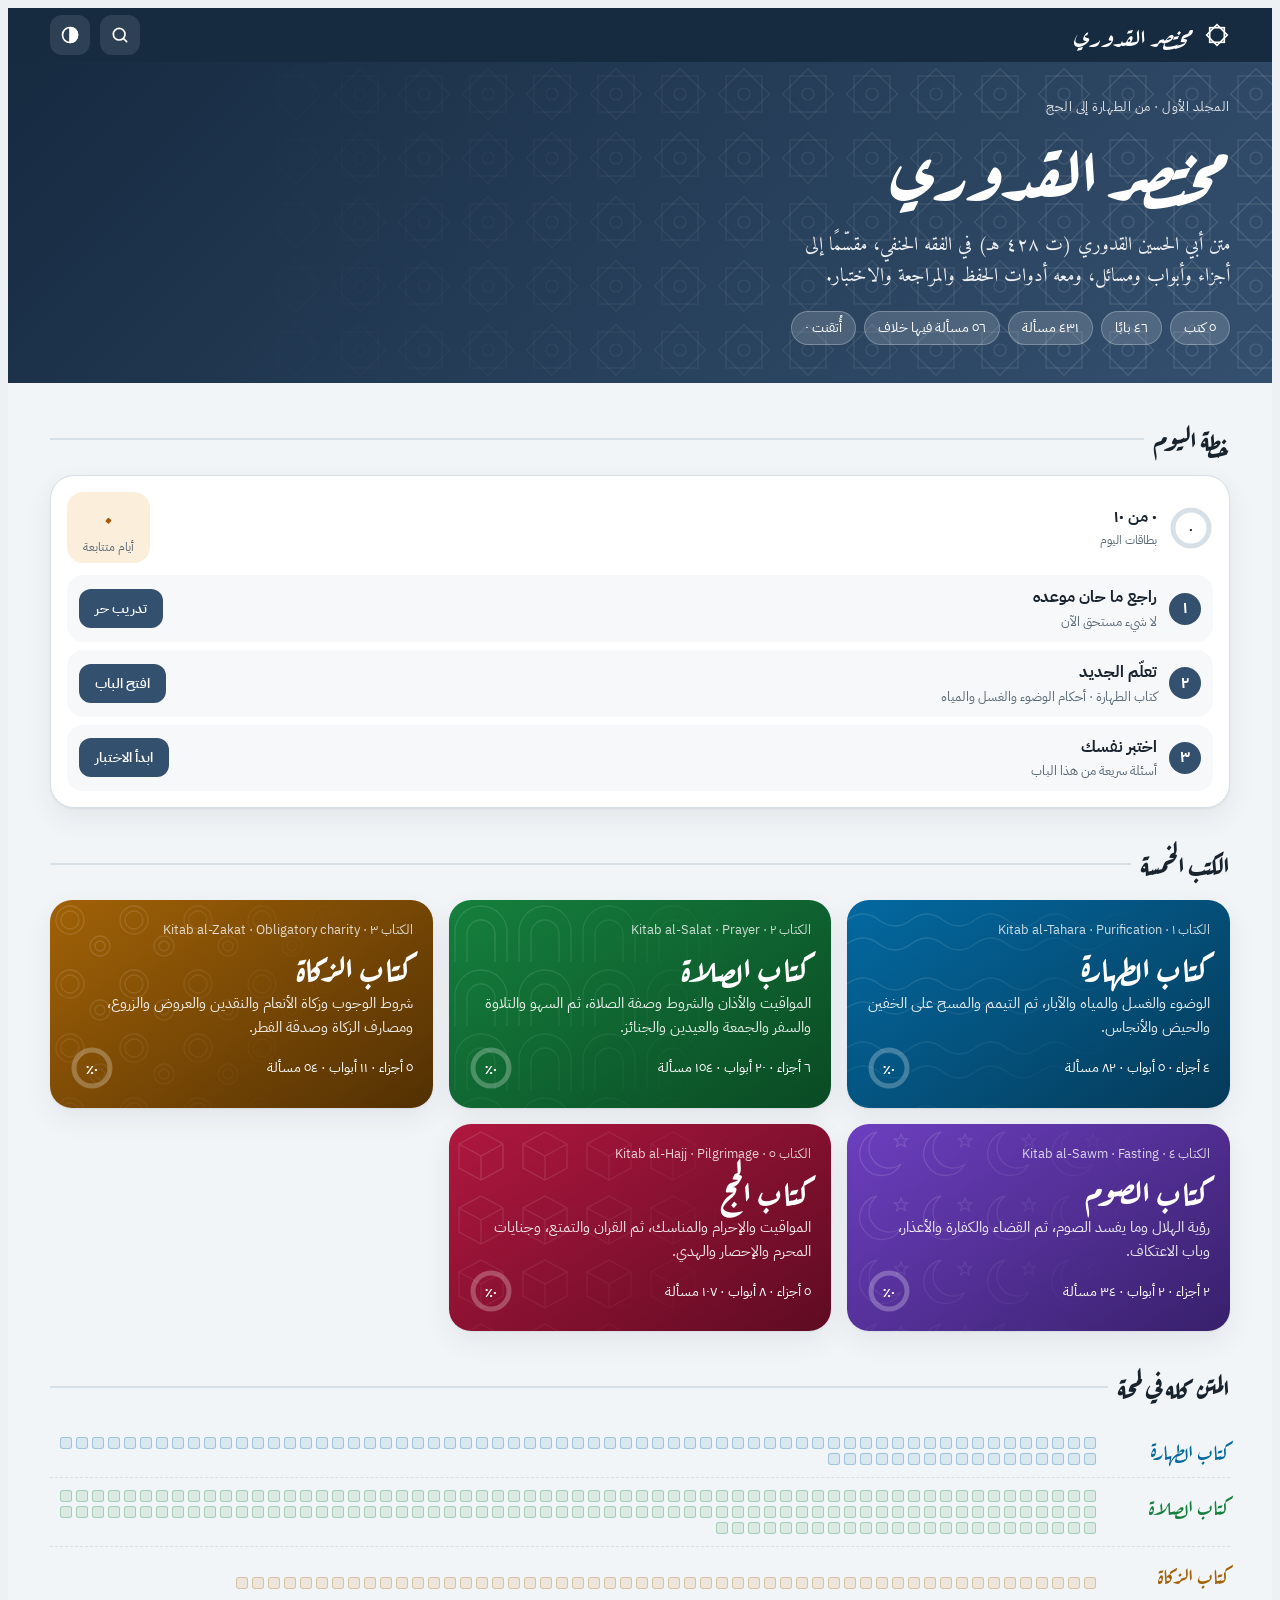
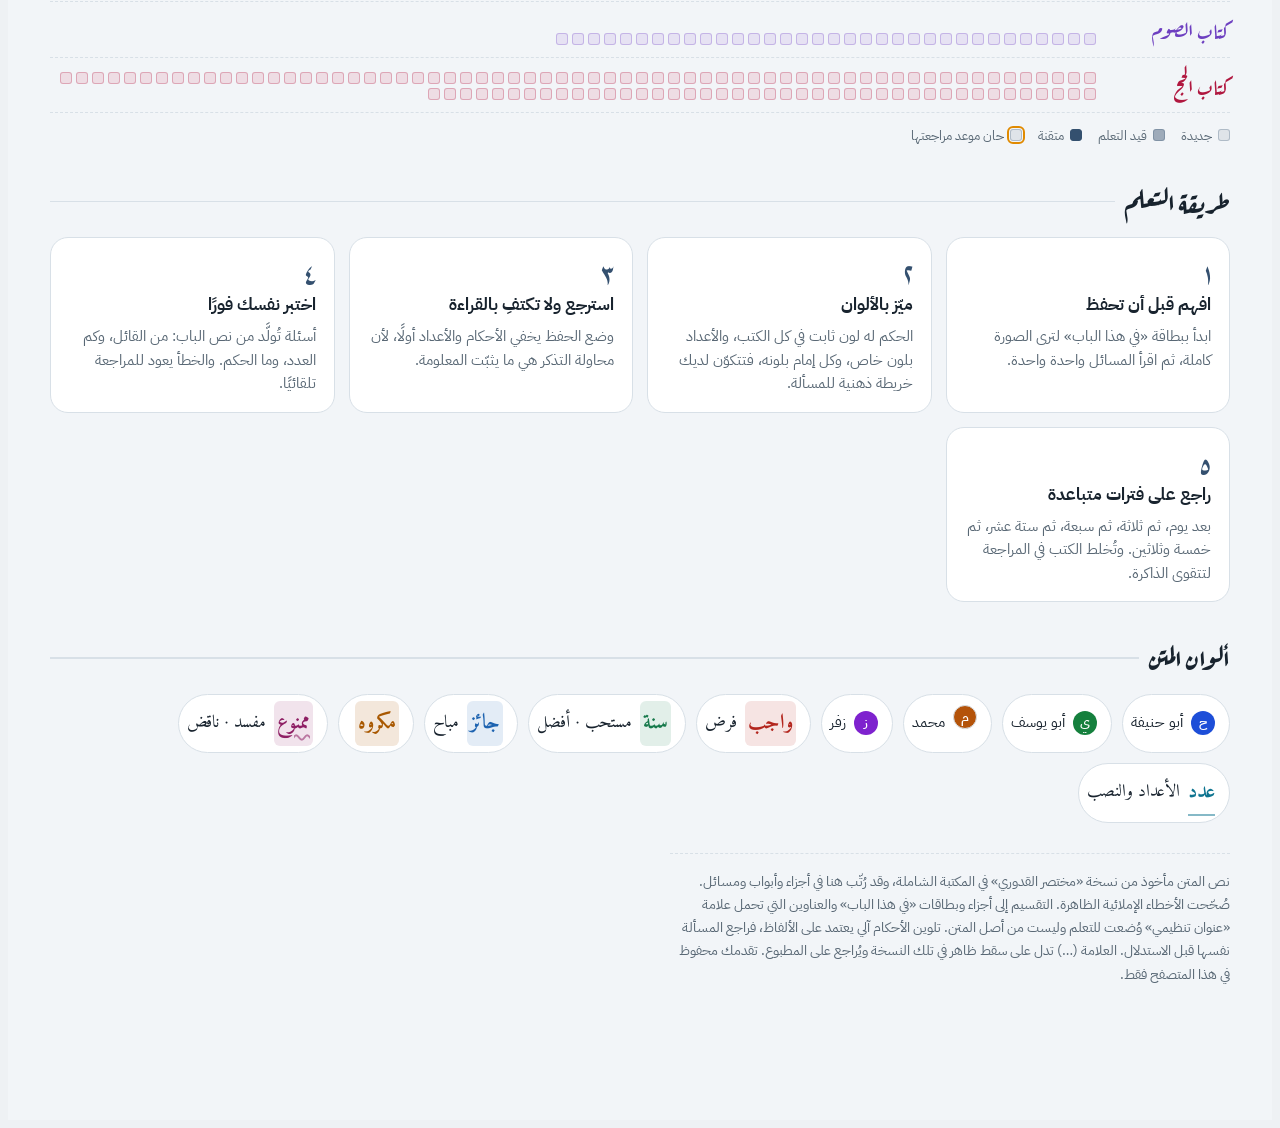
==== index.html @ 3d02e2d1 "repo" ====
<!doctype html>
<html lang="ar" dir="rtl"><head><meta charset="utf-8">
<meta name="viewport" content="width=device-width,initial-scale=1,viewport-fit=cover">
<meta name="description" content="مختصر القدوري: متن الفقه الحنفي مرتبًا للتعلم والحفظ والمراجعة">
<title>مختصر القدوري</title>
<link rel="preconnect" href="https://fonts.googleapis.com">
<link rel="preconnect" href="https://fonts.gstatic.com" crossorigin>
<link rel="stylesheet" href="https://fonts.googleapis.com/css2?family=Amiri:wght@400;700&family=Aref+Ruqaa:wght@400;700&family=IBM+Plex+Sans+Arabic:wght@400;500;600&display=swap">
<style>
/* Layout concept: a manuscript-like reading column on a tinted ground; each Kitab owns a colour world; a floating study dock switches between read / memorize / flashcards. */
:root {
  --bg: #eef1f4; --surface: #ffffff; --surface-2: #f6f8fa; --ink: #18232e; --muted: #596875; --line: #d8e0e7;
  --shadow: 0 1px 2px rgba(20,32,44,.06), 0 10px 28px rgba(20,32,44,.07);
  --ay: #7a4e00; --ay-bg: #fbf1d6; --ha: #3b4a5a; --ha-bg: #eef2f6;
  --im-h: #1d4ed8; --im-y: #15803d; --im-m: #b45309; --im-z: #7e22ce;
  --r-must: #b3261e; --r-sun: #17794b; --r-ok: #1d63b0; --r-mak: #a85800; --r-bad: #8e1f64; --r-num: #0e7490;
  --k: #34506f; --k-h: #34506f; --k-soft: #e4ebf3; --k-deep: #162a40; --k-bg: #f2f5f8;
  --f-display: 'Aref Ruqaa', 'Amiri', 'Noto Naskh Arabic', serif;
  --f-text: 'Amiri', 'Scheherazade New', 'Noto Naskh Arabic', 'Traditional Arabic', serif;
  --f-ui: 'IBM Plex Sans Arabic', 'Segoe UI', Tahoma, system-ui, sans-serif;
  --fs: 1.3rem;
}
.k0{--k:#34506f;--k-h:#34506f;--k-soft:#e4ebf3;--k-deep:#162a40;--k-bg:#f2f5f8;}
.k1{--k:#0369a1;--k-h:#0369a1;--k-soft:#dceff9;--k-deep:#053a58;--k-bg:#eef6fb;}
.k2{--k:#15803d;--k-h:#15803d;--k-soft:#dff3e6;--k-deep:#0a4a24;--k-bg:#eff8f2;}
.k3{--k:#a16207;--k-h:#a16207;--k-soft:#f8ecc8;--k-deep:#523003;--k-bg:#fbf6e8;}
.k4{--k:#6d3fc0;--k-h:#6d3fc0;--k-soft:#e9e1f8;--k-deep:#38206b;--k-bg:#f4f0fb;}
.k5{--k:#b0173f;--k-h:#b0173f;--k-soft:#f9dfe6;--k-deep:#5e0b22;--k-bg:#fbeff2;}
.k1 .hero::before{background-image:url("data:image/svg+xml,%3Csvg xmlns='http://www.w3.org/2000/svg' width='64' height='64' viewBox='0 0 64 64'%3E%3Cpath d='M0 20Q16 8 32 20T64 20M0 44Q16 32 32 44T64 44' fill='none' stroke='%23fff' stroke-opacity='.16' stroke-width='1.4'/%3E%3C/svg%3E")}.tile.k1::before{background-image:url("data:image/svg+xml,%3Csvg xmlns='http://www.w3.org/2000/svg' width='64' height='64' viewBox='0 0 64 64'%3E%3Cpath d='M0 20Q16 8 32 20T64 20M0 44Q16 32 32 44T64 44' fill='none' stroke='%23fff' stroke-opacity='.16' stroke-width='1.4'/%3E%3C/svg%3E")}
.k2 .hero::before{background-image:url("data:image/svg+xml,%3Csvg xmlns='http://www.w3.org/2000/svg' width='64' height='64' viewBox='0 0 64 64'%3E%3Cpath d='M6 62V32a26 26 0 0 1 52 0v30M18 62V34a14 14 0 0 1 28 0v28' fill='none' stroke='%23fff' stroke-opacity='.15' stroke-width='1.3'/%3E%3C/svg%3E")}.tile.k2::before{background-image:url("data:image/svg+xml,%3Csvg xmlns='http://www.w3.org/2000/svg' width='64' height='64' viewBox='0 0 64 64'%3E%3Cpath d='M6 62V32a26 26 0 0 1 52 0v30M18 62V34a14 14 0 0 1 28 0v28' fill='none' stroke='%23fff' stroke-opacity='.15' stroke-width='1.3'/%3E%3C/svg%3E")}
.k3 .hero::before{background-image:url("data:image/svg+xml,%3Csvg xmlns='http://www.w3.org/2000/svg' width='64' height='64' viewBox='0 0 64 64'%3E%3Cg fill='none' stroke='%23fff' stroke-opacity='.16' stroke-width='1.3'%3E%3Ccircle cx='20' cy='20' r='14'/%3E%3Ccircle cx='20' cy='20' r='9'/%3E%3Ccircle cx='50' cy='46' r='10'/%3E%3Ccircle cx='50' cy='46' r='5'/%3E%3C/g%3E%3C/svg%3E")}.tile.k3::before{background-image:url("data:image/svg+xml,%3Csvg xmlns='http://www.w3.org/2000/svg' width='64' height='64' viewBox='0 0 64 64'%3E%3Cg fill='none' stroke='%23fff' stroke-opacity='.16' stroke-width='1.3'%3E%3Ccircle cx='20' cy='20' r='14'/%3E%3Ccircle cx='20' cy='20' r='9'/%3E%3Ccircle cx='50' cy='46' r='10'/%3E%3Ccircle cx='50' cy='46' r='5'/%3E%3C/g%3E%3C/svg%3E")}
.k4 .hero::before{background-image:url("data:image/svg+xml,%3Csvg xmlns='http://www.w3.org/2000/svg' width='64' height='64' viewBox='0 0 64 64'%3E%3Cg fill='none' stroke='%23fff' stroke-opacity='.17' stroke-width='1.3'%3E%3Cpath d='M30 8a22 22 0 1 0 24 32a18 18 0 1 1-24-32z'/%3E%3Cpath d='M54 10l1.8 4.6 4.9.2-3.8 3 1.3 4.8-4.2-2.7-4.2 2.7 1.3-4.8-3.8-3 4.9-.2z'/%3E%3C/g%3E%3C/svg%3E")}.tile.k4::before{background-image:url("data:image/svg+xml,%3Csvg xmlns='http://www.w3.org/2000/svg' width='64' height='64' viewBox='0 0 64 64'%3E%3Cg fill='none' stroke='%23fff' stroke-opacity='.17' stroke-width='1.3'%3E%3Cpath d='M30 8a22 22 0 1 0 24 32a18 18 0 1 1-24-32z'/%3E%3Cpath d='M54 10l1.8 4.6 4.9.2-3.8 3 1.3 4.8-4.2-2.7-4.2 2.7 1.3-4.8-3.8-3 4.9-.2z'/%3E%3C/g%3E%3C/svg%3E")}
.k5 .hero::before{background-image:url("data:image/svg+xml,%3Csvg xmlns='http://www.w3.org/2000/svg' width='64' height='64' viewBox='0 0 64 64'%3E%3Cpath d='M32 8l22 12v24L32 56 10 44V20zM10 20l22 12 22-12M32 32v24' fill='none' stroke='%23fff' stroke-opacity='.16' stroke-width='1.3'/%3E%3C/svg%3E")}.tile.k5::before{background-image:url("data:image/svg+xml,%3Csvg xmlns='http://www.w3.org/2000/svg' width='64' height='64' viewBox='0 0 64 64'%3E%3Cpath d='M32 8l22 12v24L32 56 10 44V20zM10 20l22 12 22-12M32 32v24' fill='none' stroke='%23fff' stroke-opacity='.16' stroke-width='1.3'/%3E%3C/svg%3E")}
@media (prefers-color-scheme: dark) {
  :root:not([data-theme="light"]) { --bg:#0d1217;--surface:#151c23;--surface-2:#1b242d;--ink:#e6ecf1;--muted:#9aa8b5;--line:#27323c;--shadow:0 1px 2px rgba(0,0,0,.4),0 10px 28px rgba(0,0,0,.35);--ay:#f0c46a;--ay-bg:#2b2410;--ha:#b7c5d3;--ha-bg:#1f2a34;--im-h:#8db0ff;--im-y:#62d08e;--im-m:#f3ae52;--im-z:#c7a0ff;--r-must:#ff8a80;--r-sun:#5fd08c;--r-ok:#7db8f5;--r-mak:#f5b25a;--r-bad:#e48bd0;--r-num:#55d0e0; color-scheme: dark; }
  :root:not([data-theme="light"]) .k0{--k:#8fb0d6;--k-h:#2a4566;--k-soft:#1c2937;--k-deep:#0c1722;--k-bg:#0d1217;}
  :root:not([data-theme="light"]) .k1{--k:#5bbcf0;--k-h:#0a5f8f;--k-soft:#12293a;--k-deep:#08202f;--k-bg:#0a141b;}
  :root:not([data-theme="light"]) .k2{--k:#5fd08c;--k-h:#146b36;--k-soft:#11291b;--k-deep:#08200f;--k-bg:#0a150e;}
  :root:not([data-theme="light"]) .k3{--k:#f0bd4a;--k-h:#86520a;--k-soft:#2b2106;--k-deep:#221a05;--k-bg:#16120a;}
  :root:not([data-theme="light"]) .k4{--k:#b69cf5;--k-h:#5a35a0;--k-soft:#231a3a;--k-deep:#17102b;--k-bg:#110d1c;}
  :root:not([data-theme="light"]) .k5{--k:#fb7f9a;--k-h:#8f1433;--k-soft:#301018;--k-deep:#240a12;--k-bg:#170a0f;}
}
:root[data-theme="dark"] { --bg:#0d1217;--surface:#151c23;--surface-2:#1b242d;--ink:#e6ecf1;--muted:#9aa8b5;--line:#27323c;--shadow:0 1px 2px rgba(0,0,0,.4),0 10px 28px rgba(0,0,0,.35);--ay:#f0c46a;--ay-bg:#2b2410;--ha:#b7c5d3;--ha-bg:#1f2a34;--im-h:#8db0ff;--im-y:#62d08e;--im-m:#f3ae52;--im-z:#c7a0ff;--r-must:#ff8a80;--r-sun:#5fd08c;--r-ok:#7db8f5;--r-mak:#f5b25a;--r-bad:#e48bd0;--r-num:#55d0e0; color-scheme: dark; }
:root[data-theme="dark"] .k0{--k:#8fb0d6;--k-h:#2a4566;--k-soft:#1c2937;--k-deep:#0c1722;--k-bg:#0d1217;}
:root[data-theme="dark"] .k1{--k:#5bbcf0;--k-h:#0a5f8f;--k-soft:#12293a;--k-deep:#08202f;--k-bg:#0a141b;}
:root[data-theme="dark"] .k2{--k:#5fd08c;--k-h:#146b36;--k-soft:#11291b;--k-deep:#08200f;--k-bg:#0a150e;}
:root[data-theme="dark"] .k3{--k:#f0bd4a;--k-h:#86520a;--k-soft:#2b2106;--k-deep:#221a05;--k-bg:#16120a;}
:root[data-theme="dark"] .k4{--k:#b69cf5;--k-h:#5a35a0;--k-soft:#231a3a;--k-deep:#17102b;--k-bg:#110d1c;}
:root[data-theme="dark"] .k5{--k:#fb7f9a;--k-h:#8f1433;--k-soft:#301018;--k-deep:#240a12;--k-bg:#170a0f;}

* { box-sizing: border-box; }
html { scroll-behavior: smooth; -webkit-text-size-adjust: 100%; }
body { background: var(--bg); color: var(--ink); font-family: var(--f-ui); font-size: 16px; line-height: 1.6; overflow-x: hidden; }
body::before { content: ""; position: fixed; inset: 0 0 auto; height: env(safe-area-inset-top, 0px); z-index: 60; background: var(--k-deep); }
button { font: inherit; color: inherit; cursor: pointer; border: 0; background: none; padding: 0; }
a { color: inherit; text-decoration: none; }
:focus-visible { outline: 3px solid var(--k); outline-offset: 2px; border-radius: 6px; }
[hidden] { display: none !important; }

#app { min-height: 100dvh; background: var(--k-bg); transition: background-color .35s; padding-bottom: 120px; }
.gutter { padding-left: max(16px, env(safe-area-inset-left, 0px)); padding-right: max(16px, env(safe-area-inset-right, 0px)); }
.wrap { max-width: 1180px; margin: 0 auto; }

/* ---------- Top bar ---------- */
.top { position: sticky; top: env(safe-area-inset-top, 0px); z-index: 50; background: var(--k-deep); color: #fff; }
.top .wrap { display: flex; align-items: center; gap: 10px; height: 54px; }
.brand { font-family: var(--f-display); font-size: 1.55rem; line-height: 1; display: flex; align-items: center; gap: 10px; white-space: nowrap; }
.brand svg { width: 26px; height: 26px; flex: none; }
.top .sp { flex: 1; }
.ibtn { width: 40px; height: 40px; border-radius: 12px; display: grid; place-items: center; color: #fff; background: rgba(255,255,255,.1); transition: background .2s; flex: none; }
.ibtn:hover { background: rgba(255,255,255,.2); }
.ibtn svg { width: 20px; height: 20px; }
.rail { display: flex; gap: 8px; overflow-x: auto; padding-block: 12px; scrollbar-width: none; }
.rail::-webkit-scrollbar { display: none; }
.pill { flex: none; display: flex; align-items: center; gap: 8px; padding: 7px 14px 7px 12px; border-radius: 999px; background: var(--surface); color: var(--ink); border: 1.5px solid var(--line); font-weight: 500; font-size: .92rem; transition: transform .15s, border-color .2s; }
.pill i { width: 12px; height: 12px; border-radius: 50%; background: var(--k); display: block; }
.pill:hover { transform: translateY(-1px); }
.pill[aria-current="true"] { background: var(--k); color: #fff; border-color: var(--k); }
.pill[aria-current="true"] i { background: #fff; }

/* ---------- Heroes ---------- */
.hero { background: linear-gradient(135deg, var(--k-deep), var(--k-h)); color: #fff; position: relative; overflow: hidden; }
.hero::before { content: ""; position: absolute; inset: 0; opacity: .9; background-image: url("data:image/svg+xml,%3Csvg xmlns='http://www.w3.org/2000/svg' width='64' height='64' viewBox='0 0 64 64'%3E%3Cg fill='none' stroke='%23fff' stroke-opacity='.13' stroke-width='1.2'%3E%3Crect x='14' y='14' width='36' height='36'/%3E%3Crect x='14' y='14' width='36' height='36' transform='rotate(45 32 32)'/%3E%3Ccircle cx='32' cy='32' r='6'/%3E%3C/g%3E%3C/svg%3E"); -webkit-mask-image: linear-gradient(to left, #000 10%, transparent 85%); mask-image: linear-gradient(to left, #000 10%, transparent 85%); }
.hero .wrap { position: relative; padding-block: 34px 38px; }
.eyebrow { font-size: .82rem; letter-spacing: .04em; opacity: .85; }
.hero h1 { font-family: var(--f-display); font-weight: 700; font-size: clamp(2.4rem, 7vw, 4.4rem); line-height: 1.25; margin: 6px 0 4px; text-wrap: balance; }
.hero .sub { font-family: var(--f-text); font-size: 1.2rem; opacity: .92; max-width: 46ch; }
.chips { display: flex; flex-wrap: wrap; gap: 8px; margin-top: 18px; }
.chip { background: rgba(255,255,255,.16); border: 1px solid rgba(255,255,255,.25); border-radius: 999px; padding: 5px 13px; font-size: .88rem; }
.en { font-family: 'IBM Plex Sans Arabic', system-ui, sans-serif; direction: ltr; unicode-bidi: isolate; }
.bar { height: 8px; border-radius: 99px; background: rgba(255,255,255,.2); overflow: hidden; margin-top: 18px; max-width: 420px; }
.bar b { display: block; height: 100%; background: #fff; border-radius: 99px; width: 0; transition: width .5s; }

/* ---------- Home ---------- */
.sec-t { font-family: var(--f-display); font-size: 1.7rem; margin: 34px 0 14px; display: flex; align-items: center; gap: 10px; }
.sec-t::after { content: ""; flex: 1; height: 1.5px; background: var(--line); }
.tiles { display: grid; grid-template-columns: repeat(auto-fill, minmax(min(100%, 330px), 1fr)); gap: 16px; }
.tile { position: relative; display: flex; flex-direction: column; gap: 6px; min-height: 176px; padding: 20px 20px 18px; border-radius: 22px; color: #fff; overflow: hidden; background: linear-gradient(145deg, var(--k-h), var(--k-deep)); box-shadow: var(--shadow); transition: transform .2s, box-shadow .2s; }
.tile::before { content: ""; position: absolute; inset: 0; opacity: .85; background-image: url("data:image/svg+xml,%3Csvg xmlns='http://www.w3.org/2000/svg' width='64' height='64' viewBox='0 0 64 64'%3E%3Cg fill='none' stroke='%23fff' stroke-opacity='.12' stroke-width='1.2'%3E%3Crect x='14' y='14' width='36' height='36'/%3E%3Crect x='14' y='14' width='36' height='36' transform='rotate(45 32 32)'/%3E%3Ccircle cx='32' cy='32' r='6'/%3E%3C/g%3E%3C/svg%3E"); -webkit-mask-image: radial-gradient(circle at 12% 18%, #000, transparent 70%); mask-image: radial-gradient(circle at 12% 18%, #000, transparent 70%); }
.tile:hover { transform: translateY(-3px); box-shadow: 0 14px 34px rgba(0,0,0,.2); }
.tile > * { position: relative; }
.tile .no { font-size: .8rem; opacity: .8; }
.tile h3 { font-family: var(--f-display); font-size: 2.1rem; line-height: 1.2; margin: 0; font-weight: 700; }
.tile p { margin: 0; font-size: .92rem; opacity: .9; }
.tile .ft { margin-top: auto; display: flex; align-items: center; justify-content: space-between; gap: 10px; font-size: .85rem; }
.ring { width: 44px; height: 44px; flex: none; }
.ring circle { fill: none; stroke-width: 5; }
.ring .tr { stroke: rgba(255,255,255,.25); }
.ring .pg { stroke: #fff; stroke-linecap: round; transform: rotate(-90deg); transform-origin: 50% 50%; transition: stroke-dashoffset .6s; }
.ring text { fill: #fff; font-size: 13px; font-weight: 600; text-anchor: middle; dominant-baseline: central; font-family: var(--f-ui); }
.resume { display: flex; align-items: center; gap: 14px; margin-top: 18px; padding: 14px 18px; border-radius: 16px; background: var(--surface); border: 1.5px solid var(--line); box-shadow: var(--shadow); }
.resume strong { font-family: var(--f-display); font-size: 1.25rem; }
.resume span { color: var(--muted); font-size: .9rem; }
.steps { display: grid; grid-template-columns: repeat(auto-fit, minmax(min(100%, 240px), 1fr)); gap: 14px; }
.step { background: var(--surface); border: 1.5px solid var(--line); border-radius: 18px; padding: 16px 18px; display: flex; flex-direction: column; gap: 6px; text-align: right; }
.step .n { font-family: var(--f-display); font-size: 2rem; line-height: 1; color: var(--k); }
.step h4 { margin: 0; font-size: 1.05rem; }
.step p { margin: 0; color: var(--muted); font-size: .92rem; }
.legend { display: flex; flex-wrap: wrap; gap: 10px; }
.lg { display: flex; align-items: center; gap: 8px; background: var(--surface); border: 1.5px solid var(--line); border-radius: 999px; padding: 6px 14px 6px 8px; font-size: .92rem; }
.note { color: var(--muted); font-size: .9rem; max-width: 70ch; margin-top: 30px; padding-top: 16px; border-top: 1.5px dashed var(--line); }

/* ---------- Kitab layout ---------- */
.cols { display: grid; grid-template-columns: minmax(0, 1fr); gap: 28px; padding-block: 24px; }
.side { display: none; }
@media (min-width: 940px) {
  .cols { grid-template-columns: 290px minmax(0, 1fr); }
  .side { display: block; position: sticky; top: calc(74px + env(safe-area-inset-top, 0px)); align-self: start; max-height: calc(100dvh - 100px - env(safe-area-inset-top, 0px)); overflow-y: auto; padding-inline-end: 6px; }
}
.toc { display: flex; flex-direction: column; gap: 2px; }
.toc h5 { margin: 0 0 8px; font-family: var(--f-display); font-size: 1.25rem; color: var(--k); }
.toc a { display: flex; align-items: center; justify-content: space-between; gap: 10px; padding: 8px 12px; border-radius: 12px; font-size: .95rem; color: var(--ink); transition: background .15s; }
.toc a:hover { background: var(--k-soft); }
.toc a.on { background: var(--k); color: #fff; }
.toc a small { font-size: .75rem; opacity: .75; font-variant-numeric: tabular-nums; }
.toc a.ed { color: var(--muted); }
.toc a.on.ed { color: #fff; }

.bab { margin-bottom: 38px; scroll-margin-top: 80px; }
.bab-h { display: flex; align-items: baseline; flex-wrap: wrap; gap: 6px 14px; padding: 8px 0 12px; border-bottom: 2.5px solid var(--k); margin-bottom: 18px; }
.bab-h h2 { font-family: var(--f-display); font-size: clamp(1.8rem, 4.6vw, 2.5rem); line-height: 1.3; margin: 0; color: var(--k); font-weight: 700; }
.bab-h .meta { color: var(--muted); font-size: .85rem; }
.bab-h .tag { font-size: .74rem; padding: 2px 10px; border-radius: 99px; background: var(--k-soft); color: var(--k); }
.bab-h .sp { flex: 1; }
.bab-h .mini { font-size: .8rem; color: var(--k); padding: 4px 10px; border-radius: 99px; border: 1.5px solid var(--k); }
.bab-h .mini:hover { background: var(--k); color: #fff; }

.fasl { font-size: 1.02rem; font-weight: 600; margin: 26px 0 10px; display: flex; align-items: center; gap: 10px; color: var(--ink); }
.fasl::before { content: ""; width: 10px; height: 10px; border-radius: 3px; background: var(--k); transform: rotate(45deg); flex: none; }
.fasl::after { content: ""; flex: 1; height: 1px; background: var(--line); }
.lbl { font-family: var(--f-text); font-weight: 700; font-size: calc(var(--fs) * 1.04); color: var(--k); margin: 18px 4px 8px; line-height: 1.7; }
.ayah-q { font-family: var(--f-text); font-size: calc(var(--fs) * 1.1); line-height: 2.1; text-align: center; background: var(--ay-bg); color: var(--ay); border-radius: 18px; padding: 16px 20px; margin: 8px 0 16px; border: 1.5px solid color-mix(in srgb, var(--ay) 22%, transparent); text-wrap: balance; }

.m { position: relative; background: var(--surface); border: 1.5px solid var(--line); border-radius: 18px; padding: 12px 16px 14px; margin-bottom: 12px; box-shadow: 0 1px 0 rgba(0,0,0,.02); transition: border-color .2s, box-shadow .2s, background .3s; scroll-margin-top: 90px; }
.m:hover { border-color: color-mix(in srgb, var(--k) 45%, var(--line)); }
.m.done { border-color: color-mix(in srgb, var(--k) 55%, var(--line)); background: linear-gradient(var(--k-soft), var(--k-soft)) , var(--surface); background-blend-mode: normal; }
.m.hit { box-shadow: 0 0 0 4px color-mix(in srgb, var(--k) 35%, transparent); }
.m-h { display: flex; align-items: center; gap: 8px; margin-bottom: 4px; min-height: 30px; }
.num { min-width: 30px; height: 30px; padding: 0 8px; border-radius: 10px; background: var(--k-soft); color: var(--k); font-weight: 600; font-size: .85rem; display: grid; place-items: center; font-variant-numeric: tabular-nums; }
.term { font-family: var(--f-text); font-weight: 700; font-size: calc(var(--fs) * .9); color: var(--k); background: var(--k-soft); padding: 0 12px; border-radius: 10px; line-height: 1.9; }
.ims { display: flex; gap: 4px; }
.imc { width: 24px; height: 24px; flex: none; border-radius: 50%; font-family: var(--f-ui); font-size: .8rem; line-height: 24px; text-align: center; font-weight: 600; display: block; overflow: hidden; padding: 0; color: #fff; }
.lgm { display: flex; flex-wrap: wrap; align-items: center; gap: 8px 16px; font-size: .88rem; color: var(--muted); margin-bottom: 14px; }
.rv { color: var(--k); background: color-mix(in srgb, var(--k) 12%, transparent); border-radius: 6px; padding: 0 3px; }
.imc.h { background: var(--im-h); } .imc.y { background: var(--im-y); } .imc.m { background: var(--im-m); } .imc.z { background: var(--im-z); }
.m-h .sp { flex: 1; }
.act { width: 34px; height: 34px; border-radius: 10px; display: grid; place-items: center; color: var(--muted); transition: background .15s, color .15s; }
.act:hover { background: var(--k-soft); color: var(--k); }
.act svg { width: 19px; height: 19px; }
.act[aria-pressed="true"] { color: #fff; background: var(--k); }
.act.bm[aria-pressed="true"] { color: var(--k); background: var(--k-soft); }
.act.bm[aria-pressed="true"] svg { fill: currentColor; }
.mt { font-family: var(--f-text); font-size: var(--fs); line-height: 2.15; text-wrap: pretty; }
.mt .ay { color: var(--ay); background: var(--ay-bg); border-radius: 6px; padding: 0 4px; }
.mt .ha { color: var(--ha); background: var(--ha-bg); border-radius: 6px; padding: 0 3px; }
.mt .im { font-weight: 700; border-radius: 6px; padding: 0 3px; }
.mt .im.h { color: var(--im-h); background: color-mix(in srgb, var(--im-h) 13%, transparent); }
.mt .im.y { color: var(--im-y); background: color-mix(in srgb, var(--im-y) 13%, transparent); }
.mt .im.m { color: var(--im-m); background: color-mix(in srgb, var(--im-m) 14%, transparent); }
.mt .im.z { color: var(--im-z); background: color-mix(in srgb, var(--im-z) 13%, transparent); }
.mt .gap { color: var(--muted); border-bottom: 2px dotted var(--muted); cursor: help; padding: 0 4px; }
.dis { margin-top: 6px; padding: 4px 14px 4px 6px; border-inline-start: 4px solid var(--k); background: var(--surface-2); border-radius: 10px; }
.bl { display: inline-block; vertical-align: baseline; min-width: 1.6em; width: calc(var(--n) * .52em + .6em); height: 1.15em; margin: 0 1px; border-radius: 6px; background: color-mix(in srgb, var(--k) 20%, transparent); border-bottom: 2.5px solid var(--k); position: relative; top: .22em; transition: background .15s; }
.bl:hover { background: color-mix(in srgb, var(--k) 34%, transparent); }
.bl.rv { all: unset; color: var(--k); background: color-mix(in srgb, var(--k) 12%, transparent); border-radius: 6px; padding: 0 3px; }
.mode-hint { margin: 0 0 14px; padding: 10px 14px; border-radius: 14px; background: var(--k-soft); color: var(--k); font-size: .92rem; display: flex; align-items: center; gap: 10px; flex-wrap: wrap; }
.mode-hint button { margin-inline-start: auto; background: var(--k); color: #fff; border-radius: 99px; padding: 4px 14px; font-size: .85rem; }
.empty { text-align: center; color: var(--muted); padding: 40px 10px; }

.bab-nav { display: flex; gap: 12px; margin-top: 22px; }
.bab-nav a { flex: 1; border: 1.5px solid var(--line); background: var(--surface); border-radius: 16px; padding: 12px 16px; display: flex; flex-direction: column; gap: 2px; }
.bab-nav a:hover { border-color: var(--k); }
.bab-nav small { color: var(--muted); font-size: .78rem; }
.bab-nav b { font-family: var(--f-display); font-size: 1.2rem; color: var(--k); font-weight: 700; }
.bab-nav .nx { text-align: left; }

/* ---------- Dock, sheets, overlays ---------- */
.dock { position: fixed; z-index: 55; left: 50%; transform: translateX(-50%); bottom: calc(12px + env(safe-area-inset-bottom, 0px)); display: flex; align-items: center; gap: 6px; padding: 6px; background: var(--surface); border: 1.5px solid var(--line); border-radius: 22px; box-shadow: 0 10px 34px rgba(0,0,0,.22); max-width: calc(100vw - 24px); }
.seg { display: flex; gap: 4px; background: var(--surface-2); border-radius: 16px; padding: 3px; }
.seg button { padding: 8px 15px; border-radius: 13px; font-weight: 600; font-size: .92rem; color: var(--muted); white-space: nowrap; transition: background .15s, color .15s; }
.seg button[aria-pressed="true"] { background: var(--k); color: #fff; }
.dock .tbtn { height: 42px; padding: 0 14px; border-radius: 14px; display: flex; align-items: center; gap: 6px; font-weight: 600; font-size: .9rem; color: var(--k); background: var(--k-soft); white-space: nowrap; }
.dock .tbtn svg { width: 18px; height: 18px; }
@media (min-width: 940px) { .dock .tbtn.idx { display: none; } }
.pop { position: fixed; z-index: 56; left: 50%; transform: translateX(-50%); bottom: calc(76px + env(safe-area-inset-bottom, 0px)); width: min(420px, calc(100vw - 24px)); background: var(--surface); border: 1.5px solid var(--line); border-radius: 20px; box-shadow: 0 16px 44px rgba(0,0,0,.28); padding: 16px; display: flex; flex-direction: column; gap: 14px; }
.row { display: flex; align-items: center; justify-content: space-between; gap: 12px; font-size: .95rem; }
.row .seg button { padding: 6px 12px; font-size: .88rem; }
.sw { width: 46px; height: 28px; border-radius: 99px; background: var(--line); position: relative; flex: none; transition: background .2s; }
.sw::after { content: ""; position: absolute; top: 3px; right: 3px; width: 22px; height: 22px; border-radius: 50%; background: #fff; transition: transform .2s; box-shadow: 0 1px 3px rgba(0,0,0,.3); }
.sw[aria-pressed="true"] { background: var(--k); }
.sw[aria-pressed="true"]::after { transform: translateX(-18px); }

.scrim { position: fixed; inset: 0; z-index: 70; background: rgba(8,14,20,.55); display: flex; align-items: flex-end; justify-content: center; backdrop-filter: blur(2px); }
.sheet { background: var(--surface); width: min(640px, 100%); max-height: 86dvh; overflow-y: auto; border-radius: 26px 26px 0 0; padding: 18px max(18px, env(safe-area-inset-left, 0px)) calc(24px + env(safe-area-inset-bottom, 0px)); box-shadow: 0 -10px 40px rgba(0,0,0,.3); }
.sheet h3 { font-family: var(--f-display); font-size: 1.6rem; margin: 0 0 10px; color: var(--k); }
.sheet .grab { width: 44px; height: 5px; border-radius: 9px; background: var(--line); margin: 0 auto 14px; }
@media (min-width: 700px) { .scrim { align-items: center; } .sheet { border-radius: 26px; max-height: 80dvh; } }
.sq { display: flex; gap: 8px; margin-bottom: 14px; }
.sq input { flex: 1; min-width: 0; font: inherit; font-family: var(--f-text); font-size: 1.25rem; padding: 10px 16px; border-radius: 14px; border: 2px solid var(--line); background: var(--surface-2); color: var(--ink); }
.sq input:focus { border-color: var(--k); outline: none; }
.res { display: flex; flex-direction: column; gap: 8px; }
.res a { display: block; padding: 10px 14px; border-radius: 14px; border: 1.5px solid var(--line); background: var(--surface); border-inline-start: 6px solid var(--rk, var(--k)); }
.res a:hover { background: var(--surface-2); }
.res small { color: var(--muted); font-size: .78rem; display: block; }
.res p { font-family: var(--f-text); font-size: 1.12rem; line-height: 1.9; margin: 2px 0 0; }
.res mark { background: color-mix(in srgb, var(--k) 25%, transparent); color: inherit; border-radius: 4px; padding: 0 2px; }

.fc { position: fixed; inset: 0; z-index: 80; background: linear-gradient(160deg, var(--k-deep), var(--k-h)); color: #fff; display: flex; flex-direction: column; padding: calc(14px + env(safe-area-inset-top, 0px)) max(16px, env(safe-area-inset-left, 0px)) calc(18px + env(safe-area-inset-bottom, 0px)); }
.fc-top { display: flex; align-items: center; gap: 12px; }
.fc-top .bar { flex: 1; margin: 0; max-width: none; }
.fc-card { flex: 1; display: grid; place-items: center; padding: 18px 0; min-height: 0; }
.card { width: min(680px, 100%); max-height: 100%; overflow-y: auto; background: var(--surface); color: var(--ink); border-radius: 26px; padding: 26px 24px; box-shadow: 0 18px 50px rgba(0,0,0,.35); text-align: right; }
.card .q { font-family: var(--f-display); font-size: .95rem; color: var(--k); opacity: .9; margin-bottom: 8px; font-family: var(--f-ui); font-weight: 600; }
.card .mt { font-size: calc(var(--fs) * 1.1); }
.card .fade { color: var(--muted); }
.card .tap { margin-top: 16px; color: var(--muted); font-size: .85rem; text-align: center; }
.fc-act { display: flex; gap: 12px; justify-content: center; }
.fc-act button { flex: 1; max-width: 240px; padding: 14px; border-radius: 16px; font-weight: 600; font-size: 1rem; }
.fc-act .no { background: rgba(255,255,255,.16); border: 1.5px solid rgba(255,255,255,.35); }
.fc-act .ok { background: #fff; color: var(--k-deep); }
.fc-done { text-align: center; display: grid; gap: 14px; place-items: center; }
.fc-done h3 { font-family: var(--f-display); font-size: 2.4rem; margin: 0; }

@media (max-width: 520px) {
  .seg button { padding: 8px 11px; font-size: .86rem; }
  .dock .tbtn span { display: none; }
  .dock .tbtn { padding: 0 11px; }
  .m { padding: 10px 12px 12px; }
  .hero .wrap { padding-block: 22px 24px; }
  .hero.kit .sub { display: none; }
  .hero.kit h1 { margin-bottom: 0; }
}
@media (prefers-reduced-motion: reduce) { * { transition: none !important; scroll-behavior: auto !important; } }

/* ================= v2: meaning colours, parts, overviews, review, quizzes ================= */
.r { font-weight: 700; border-radius: 6px; padding: 0 3px; }
.r.must { color: var(--r-must); background: color-mix(in srgb, var(--r-must) 12%, transparent); }
.r.sun { color: var(--r-sun); background: color-mix(in srgb, var(--r-sun) 12%, transparent); }
.r.ok { color: var(--r-ok); background: color-mix(in srgb, var(--r-ok) 12%, transparent); }
.r.mak { color: var(--r-mak); background: color-mix(in srgb, var(--r-mak) 14%, transparent); }
.r.bad { color: var(--r-bad); background: color-mix(in srgb, var(--r-bad) 12%, transparent); text-decoration: underline wavy color-mix(in srgb, var(--r-bad) 55%, transparent) 1.5px; text-underline-offset: 6px; }
.nm { color: var(--r-num); font-weight: 700; border-bottom: 2.5px solid color-mix(in srgb, var(--r-num) 50%, transparent); }
:root[data-rc="off"] .r, :root[data-rc="off"] .nm { color: inherit; background: none; font-weight: inherit; border: 0; padding: 0; text-decoration: none; }
.lgm .mt { font-size: 1.05rem; line-height: 1.5; }
.vsep { width: 1px; height: 18px; background: var(--line); }

.part { position: relative; overflow: hidden; margin: 54px 0 22px; padding: 20px 22px 22px; border-radius: 24px; background: linear-gradient(135deg, var(--k-deep), var(--k-h)); color: #fff; scroll-margin-top: 80px; box-shadow: var(--shadow); }
.part:first-of-type { margin-top: 8px; }
.part .pn { font-size: .8rem; opacity: .85; letter-spacing: .03em; }
.part h2 { font-family: var(--f-display); font-size: clamp(1.9rem, 5vw, 2.8rem); line-height: 1.3; margin: 2px 0; }
.part p { margin: 0; opacity: .92; }
.pb { height: 6px; max-width: 280px; border-radius: 9px; background: rgba(255,255,255,.22); overflow: hidden; margin-top: 14px; }
.pb b { display: block; height: 100%; background: #fff; border-radius: 9px; transition: width .5s; }
.bab-h .bno { width: 34px; height: 34px; flex: none; border-radius: 50%; border: 2px solid var(--k); color: var(--k); display: grid; place-items: center; font-weight: 700; align-self: center; font-size: .95rem; }
.mini { font-size: .8rem; color: var(--k); padding: 4px 12px; border-radius: 99px; border: 1.5px solid var(--k); }
.mini:hover, .mini.fill { background: var(--k); color: #fff; }

.ov { background: var(--surface); border: 1.5px solid var(--line); border-inline-start: 6px solid var(--k); border-radius: 18px; padding: 14px 16px; margin-bottom: 18px; }
.ov .map { margin: 0 0 10px; font-family: var(--f-text); font-size: 1.18rem; line-height: 1.9; }
.ov .map span { display: block; font-family: var(--f-ui); font-size: .74rem; font-weight: 600; color: var(--k); letter-spacing: .04em; }
.ovm { display: flex; flex-wrap: wrap; gap: 10px 14px; align-items: center; justify-content: space-between; }
.rcs, .ova { display: flex; flex-wrap: wrap; gap: 6px; align-items: center; }
.cnt { font-size: .8rem; color: var(--muted); margin-inline-end: 4px; }
.rcc { --c: var(--muted); display: inline-flex; align-items: center; gap: 6px; font-size: .8rem; padding: 2px 10px; border-radius: 99px; background: color-mix(in srgb, var(--c) 12%, transparent); color: var(--c); font-weight: 600; }
.rcc i { width: 8px; height: 8px; border-radius: 50%; background: var(--c); }
.rcc.must { --c: var(--r-must); } .rcc.sun { --c: var(--r-sun); } .rcc.ok { --c: var(--r-ok); } .rcc.mak { --c: var(--r-mak); } .rcc.bad { --c: var(--r-bad); } .rcc.num { --c: var(--r-num); }
.route { list-style: none; margin: 0 0 12px; padding: 2px 0 6px; display: flex; gap: 8px; overflow-x: auto; scrollbar-width: thin; }
.route a { display: flex; align-items: center; gap: 8px; white-space: nowrap; padding: 5px 12px 5px 6px; border-radius: 99px; background: var(--k-soft); color: var(--k); font-size: .9rem; font-weight: 500; }
.route b { width: 22px; height: 22px; border-radius: 50%; background: var(--k); color: #fff; display: grid; place-items: center; font-size: .75rem; }
.route a:hover { background: color-mix(in srgb, var(--k) 22%, var(--surface)); }
@media (min-width: 700px) { .route { flex-wrap: wrap; overflow: visible; } }

.pcards { display: grid; grid-template-columns: repeat(auto-fill, minmax(min(100%, 290px), 1fr)); gap: 14px; }
.pcard { background: var(--surface); border: 1.5px solid var(--line); border-top: 6px solid var(--k); border-radius: 20px; padding: 14px 14px 16px; display: flex; flex-direction: column; gap: 10px; }
.ph { display: flex; gap: 12px; align-items: flex-start; }
.pn2 { width: 38px; height: 38px; border-radius: 12px; background: var(--k); color: #fff; font-family: var(--f-display); font-size: 1.5rem; display: grid; place-items: center; flex: none; line-height: 1; }
.ph h3 { margin: 0; font-family: var(--f-display); font-size: 1.45rem; line-height: 1.3; color: var(--k); }
.ph p { margin: 2px 0 0; color: var(--muted); font-size: .85rem; }
.pcard ul { list-style: none; margin: 0; padding: 0; }
.pcard li a { display: flex; justify-content: space-between; gap: 8px; padding: 5px 8px; border-radius: 9px; font-size: .92rem; }
.pcard li a:hover { background: var(--k-soft); }
.pcard li small { color: var(--muted); }
.mp { display: flex; flex-wrap: wrap; gap: 4px; margin-top: auto; }
.sq2 { width: 12px; height: 12px; border-radius: 3px; display: block; background: color-mix(in srgb, var(--k) 12%, var(--surface-2)); border: 1px solid color-mix(in srgb, var(--k) 28%, transparent); }
.sq2.l { background: color-mix(in srgb, var(--k) 48%, var(--surface)); }
.sq2.k { background: var(--k); border-color: var(--k); }
.sq2.d { outline: 2px solid #e08a00; outline-offset: 1px; }
.mpl { display: flex; flex-wrap: wrap; gap: 6px 16px; margin-top: 12px; font-size: .82rem; color: var(--muted); }
.mpl span { display: flex; align-items: center; gap: 6px; }
.hm { display: flex; gap: 14px; align-items: flex-start; padding: 12px 0; border-bottom: 1px dashed var(--line); }
.hn { width: 120px; flex: none; font-family: var(--f-display); font-size: 1.35rem; color: var(--k); line-height: 1.4; }
@media (max-width: 520px) { .hm { flex-direction: column; gap: 6px; } }

.plan { background: var(--surface); border: 1.5px solid var(--line); border-radius: 24px; box-shadow: var(--shadow); padding: 16px; }
.pl-top { display: flex; gap: 14px; justify-content: space-between; align-items: center; margin-bottom: 12px; }
.goal { display: flex; align-items: center; gap: 12px; }
.plan .ring .tr { stroke: var(--line); } .plan .ring .pg { stroke: var(--k); } .plan .ring text { fill: var(--ink); }
.goal small, .strk small { display: block; color: var(--muted); font-size: .78rem; }
.strk { text-align: center; padding: 6px 16px; border-radius: 16px; background: color-mix(in srgb, #e08a00 14%, transparent); }
.strk b { font-family: var(--f-display); font-size: 1.9rem; line-height: 1.1; color: var(--r-mak); }
.pl-steps { list-style: none; margin: 0; padding: 0; display: flex; flex-direction: column; gap: 8px; }
.pl-steps li { display: flex; align-items: center; gap: 12px; padding: 10px 12px; border-radius: 16px; background: var(--surface-2); }
.pl-steps .n { width: 32px; height: 32px; border-radius: 50%; background: var(--k); color: #fff; display: grid; place-items: center; font-weight: 700; flex: none; }
.pl-steps div { flex: 1; min-width: 0; }
.pl-steps small { display: block; color: var(--muted); font-size: .82rem; }
.go { background: var(--k); color: #fff; border-radius: 12px; padding: 8px 16px; font-weight: 600; font-size: .9rem; white-space: nowrap; }

.toc a.tp { margin-top: 12px; font-family: var(--f-display); font-size: 1.12rem; font-weight: 700; color: var(--k); justify-content: flex-start; gap: 8px; }
.toc a.tp:first-of-type { margin-top: 0; }
.pn3 { width: 22px; height: 22px; border-radius: 7px; background: var(--k); color: #fff; font: 600 .75rem var(--f-ui); display: grid; place-items: center; flex: none; }
.toc a.sb { padding: 3px 10px; margin-inline-start: 16px; font-size: .82rem; color: var(--muted); border-inline-start: 2px solid var(--line); border-radius: 0 8px 8px 0; }
.toc a.sb:hover { color: var(--k); border-color: var(--k); }

.card .q { display: flex; justify-content: space-between; align-items: center; gap: 8px; }
.bdg { font-style: normal; font-size: .74rem; padding: 2px 10px; border-radius: 99px; font-weight: 600; white-space: nowrap; }
.bdg.nw { background: var(--k-soft); color: var(--k); }
.bdg.rv2 { background: color-mix(in srgb, #e08a00 18%, transparent); color: var(--r-mak); }
.fc-act .mid { background: rgba(255,255,255,.26); color: #fff; border: 1.5px solid rgba(255,255,255,.5); }
.fc-act { gap: 10px; }
.fc-act button { max-width: 200px; }
.fc-btns { display: flex; flex-wrap: wrap; gap: 10px; justify-content: center; }
.fc-btns button { padding: 12px 22px; border-radius: 14px; font-weight: 600; }
.fc-btns .ok { background: #fff; color: var(--k-deep); }
.fc-btns .no { background: rgba(255,255,255,.16); border: 1.5px solid rgba(255,255,255,.35); }
.fc-done p { margin: 0; opacity: .95; }
.qctx { font-family: var(--f-text); color: var(--muted); font-size: calc(var(--fs) * .82); border-inline-start: 3px solid var(--line); padding-inline-start: 10px; margin-bottom: 8px; line-height: 1.9; }
.blank { display: inline-block; min-width: 3.2em; text-align: center; color: var(--k); background: var(--k-soft); border-radius: 8px; border-bottom: 2.5px solid var(--k); padding: 0 6px; }
.opts { display: grid; grid-template-columns: 1fr 1fr; gap: 10px; margin-top: 16px; }
.opts.col { grid-template-columns: 1fr; }
.opt { min-height: 52px; padding: 10px 14px; border-radius: 14px; border: 2px solid var(--line); background: var(--surface-2); display: flex; align-items: center; justify-content: center; gap: 10px; font-family: var(--f-text); font-size: 1.15rem; color: var(--ink); transition: border-color .15s, background .15s; }
.opt:hover:not(:disabled) { border-color: var(--k); }
.opt:disabled { cursor: default; }
.opt.right { border-color: #1a9150; background: color-mix(in srgb, #1a9150 18%, transparent); }
.opt.wrong { border-color: #c62828; background: color-mix(in srgb, #c62828 14%, transparent); }
.opt.dim { opacity: .5; }
.expl { margin-top: 16px; padding: 12px 14px; border-radius: 14px; background: var(--k-soft); }
.expl > b { color: var(--k); font-size: .9rem; }
.qres { display: flex; flex-direction: column; gap: 6px; width: min(420px, 100%); max-height: 28vh; overflow: auto; }
.qres a { background: rgba(255,255,255,.14); padding: 8px 14px; border-radius: 12px; font-size: .9rem; }
@media (max-width: 520px) { .opts { grid-template-columns: 1fr; } .part { padding: 16px 16px 18px; border-radius: 20px; } .fc-act button { padding: 12px 6px; } }
@media (max-width: 400px) { .dock { gap: 3px; padding: 5px; } .dock .tbtn { padding: 0 9px; } .seg button { padding: 8px 9px; } }

</style>
</head><body>
<div id="app" class="k0" dir="rtl" lang="ar"></div>
<script>
(function () {
'use strict';
const D = [{"n":1,"title":"كتاب الطهارة","babs":[{"t":"أحكام الوضوء والغسل والمياه","ed":true,"items":[["f","فرائض الوضوء وسننه ومستحباته"],["q","﴿يا أيها الذين آمنوا إذا قمتم إلى الصلاة فاغسلوا وجوهكم وأيديكم إلى المرافق وامسحوا برؤوسكم وأرجلكم إلى الكعبين﴾"],["l","ففرض الطهارة:"],["m","غسل الأعضاء الثلاثة ومسح الرأس والمرفقان والكعبان يدخلان في الغسل والمفروض في مسح الرأس مقدار الناصية لما روى المغيرة بن شعبة [أن النبي ﷺ أتى سباطة قوم فبال وتوضأ ومسح على ناصيته وخفيه]"],["l","وسنن الطهارة:"],["m","وغسل اليدين قبل إدخالها إذا استيقظ المتوضئ من نومه وتسمية الله تعالى في ابتداء الوضوء"],["m","والسواك والمضمضة والاستنشاق ومسح الأذنين وتخليل اللحية والأصابع وتكرار الغسل إلى الثلاث"],["m","ويستحب للمتوضئ أن ينوي الطهارة ويستوعب رأسه بالمسح ويرتب الوضوء فيبدأ بما بدأ الله تعالى بذكره وبالميامن"],["f","نواقض الوضوء"],["l","والمعاني الناقضة للوضوء:"],["m","كل ما خرج من السبيلين والدم والقيح والصديد إذا خرج من البدن فتجاوز إلى موضع يلحقه حكم التطهير والقيء إذا كان ملء الفم والنوم مضطجعا أو متكئا أو مستندا إلى شيء لو أزيل عنه لسقط والغلبة على العقل بالإغماء والجنون والقهقهة في كل صلاة ذات ركوع وسجود"],["f","الغسل: فرضه وسنته وموجباته"],["m","وفرض الغسل: المضمضة والاستنشاق وغسل سائر البدن"],["l","وسنة الغسل:"],["m","أن يبدأ المغتسل يديه وفرجه ويزيل النجاسة إن كانت على بدنه ثم يتوضأ وضوءه للصلاة إلا رجليه ثم يفيض الماء على رأسه وسائر جسده ثلاثا ثم يتنحى عن ذلك المكان فيغتسل رجليه"],["m","وليس على المرأة أن تنقض ضفائرها في الغسل إذا بلغ الماء أصول الشعر"],["l","والمعاني الموجبة للغسل:"],["m","إنزال المني على وجه الدفق والشهوة من الرجل والمرأة والتقاء الختانين من غير إنزال والحيض والنفاس"],["m","وسن رسول الله ﷺ الغسل للجمعة والعيدين والإحرام"],["m","وليس في المذي والودي غسل وفيهما الوضوء"],["f","المياه التي تجوز بها الطهارة وما لا تجوز"],["m","والطهارة من الأحداث جائزة بماء السماء والأودية والعيون والآبار وماء البحار ولا تجوز بما اعتصر من الشجر والثمر ولا بماء غلب عليه غيره وأخرجه عن طبع الماء كالأشربة والخل وماء الورد وماء الباقلاء والمرق وماء الزردج"],["m","وتجوز الطهارة بماء خالطه شيء طاهر فغير أحد أوصافه كماء المد والماء الذي يختلط به الأشنان والصابون والزعفران"],["m","وكل ماء وقعت فيه نجاسة لم يجز الوضوء به قليلا أو كثيرا [لأن النبي ﷺ أمر بحفظ الماء من النجاسة فقال لا يبولن أحدكم في الماء الدائم ولا يغتسلن فيه من الجنابة] و [قال ﷺ: إذا استيقظ أحدكم من منامه فلا يغمسن يده في الإناء حتى يغسلها ثلاثا فإنه لا يدري أين باتت يده]"],["m","وأما الماء الجاري إذا وقعت فيه نجاسة جاز الوضوء منه إذا لم ير لها أثر لا تستقر مع جريان الماء"],["m","والغدير العظيم الذي لا يتحرك أحد طرفيه بتحريك الطرف الآخر إذا وقعت نجاسة في أحد جانبيه جاز الوضوء من الجانب الآخر لأن الظاهر أن النجاسة لا تصل إليه"],["m","وموت ما ليس له نفس سائلة في الماء لا ينجسه كالبق والذباب والزنابير والعقارب وموت ما يعيش في الماء فيه لا يفسده كالسمك والضفدع والسرطان"],["m","والماء المستعمل لا يجوز استعماله في طهارة الأحداث"],["m","والمستعمل: كل ماء أزيل به حدث أو استعمل في البدن على وجه القربة"],["f","الدباغ والأجزاء الطاهرة من الميتة"],["m","وكل إهاب دبغ فقد طهر وجازت الصلاة فيه والوضوء منه إلا جلد الخنزير والآدمي"],["m","وشعر الميتة وعظمها وعصبها وحافرها وقرنها طاهر"],["f","أحكام الآبار"],["m","وإذا وقعت في البئر نجاسة نزحت وكان نزح ما فيها من الماء طهارة لها"],["m","فإن ماتت فيها فأرة أو عصفورة أو صعوة أو سوادنية أو سام أبرص نزح منها ما بين عشرين دلوا إلى ثلاثين دلوا بحسب كبر الحيوان وصغره"],["m","وإن ماتت فيها حمامة أو دجاجة أو سنور نزح منها ما بين أربعين دلوا إلى ستين"],["m","وإن مات فيها كلب أو شاة أو آدمي نزح جميع ما فيها من الماء"],["m","وإن انتفخ الحيوان فيها أو تفسخ نزح جميع ما فيها من الماء صغر الحيوان أو كبر"],["m","وعدد الدلاء يعتبر بالدلو الوسط المستعمل للآبار في البلدان فإن نزح منها بدلو عظيم قدر ما يسع عشرين دلوا من الدلو الوسط احتسب به"],["m","وإن كانت البئر معينا لا تنزح ما فيها من الماء أخرجوا مقدار ما كان فيها من الماء وقد روي عن محمد بن الحسن رحمه الله أنه قال: ينزح منها مائتا دلو إلى ثلاثمائة دلو"],["m","وإذا وجد في البئر أو غيرها ولا يدرون متى وقعت ولم تنتفخ ولم تتفسخ أعادوا صلاة يوم وليلة إذا كانوا توضئوا منها وغسلوا كل شيء أصابه ماؤها"],["m","وإن كانت انتفخت أو تفسخت أعادوا صلاة ثلاثة أيام ولياليها في قول أبي حنيفة رحمه الله وقال أبو يوسف ومحمد رحمهما الله: ليس عليهم إعادة شيء حتى يتحققوا متى وقعت"],["f","الأسآر"],["m","وسؤر الآدمي وما يؤكل لحمه طاهر وسؤر الكلب والخنزير وسباع البهائم نجس وسؤر الهرة والدجاجة المخلاة وسباع الطير وما يسكن في البيوت مثل الحية والفأرة مكروه"],["m","وسؤر الحمار والبغل مشكوك فيهما فإن لم يجد غيرهما توضأ بهما وتيمم بأيهما بدأ جاز"]]},{"t":"باب التيمم","ed":false,"items":[["m","ومن لم يجد الماء وهو مسافر أو خارج المصر بينه وبين المصر نحو الميل أو أكثر أو كان يجد الماء إلا أنه مريض فخاف إن استعمل الماء اشتد مرضه أو خاف الجنب إن غسل بالماء أن يقتله البرد أو يمرضه فإنه يتيمم بالصعيد"],["l","والتيمم ضربتان:"],["m","يمسح بإحداهما وجهه وبالأخرى يديه إلى المرفقين والتيمم من الجنابة والحدث سواء"],["m","ويجوز التيمم عند أبي حنيفة ومحمد بكل ما كان من جنس الأرض كالتراب والرمل والحجر والجص والنورة والكحل والزرنيخ"],["m","وقال أبو يوسف رحمه الله: لا يجوز إلا بالتراب والرمل خاصة"],["m","والنية فرض في التيمم مستحبة في الوضوء"],["m","وينقض التيمم كل شيء ينقض الوضوء وينقضه أيضا رؤية الماء إذا قدر على استعماله ولا يجوز التيمم إلا بصعيد طاهر"],["m","ويستحب لمن لا يجد الماء وهو يرجو أن يجده في آخر الوقت أن يؤخر الصلاة إلى آخر الوقت فإن وجد الماء توضأ به وصلى وإلا تيمم"],["m","ويصلي بتيممه ما شاء من الفرائض والنوافل"],["m","ويجوز التيمم للصحيح في المصر إذا حضرت جنازة والولي غيره فخاف إن اشتغل بالطهارة أن تفوته الصلاة فإنه يتيمم ويصلي وكذلك من حضر العيد فخاف إن اشتغل بالطهارة أن تفوته صلاة العيدين فإنه يتيمم ويصلي"],["m","وإن خاف من شهد الجمعة إن اشتغل بالطهارة أن تفوته صلاة الجمعة لم يتيمم ولكنه يتوضأ فإن أدرك الجمعة صلاها وإلا صلى الظهر أربعا"],["m","وكذلك إذا ضاق الوقت فخشي إن توضأ فات الوقت لم يتيمم ولكنه يتوضأ ويصلي فائتة"],["m","والمسافر إذا نسي الماء في رحله فتيمم وصلى ثم ذكر الماء في الوقت لم يعد الصلاة عند أبي حنيفة ومحمد رحمهما الله"],["m","وقال أبو يوسف: يعيدها"],["m","وليس على المتيمم إذا لم يغلب على ظنه أن بقربه ماء أن يطلب الماء فإن غلب على ظنه أن هناك ماء لم يجز له أن يتيمم حتى يطلبه وإن كان مع رفيقه ماء طلبه منه قبل أن يتيمم فإن منعه منه تيمم وصلى"]]},{"t":"باب المسح على الخفين","ed":false,"items":[["m","المسح على الخفين جائز بالسنة من كل حدث موجب للوضوء إذا لبس الخفين على طهارة كاملة ثم أحدث"],["m","فإن كان مقيما مسح يوما وليلة وإن كان مسافرا مسح ثلاثة أيام ولياليها وابتداؤها عقيب الحدث"],["m","والمسح على الخفين على ظاهرهما خطوطا بالأصابع يبدأ من رؤوس أصابع الرجل إلى الساق"],["m","وفرض ذلك مقدار ثلاث أصابع من أصغر أصابع اليد"],["m","ولا يجوز المسح على خف فيه خرق كبير يبين منه مقدار ثلاث أصابع من أصابع الرجل وإن كان أقل من ذلك جاز"],["m","ولا يجوز المسح على الخفين لمن وجب عليه الغسل"],["m","ونقض المسح ما ينقض الوضوء وينقضه أيضا نزع الخف ومضي المدة فإذا مضت المدة نزع خفيه وغسل رجليه وصلى وليس عليه إعادة بقية الوضوء"],["m","ومن ابتدأ المسح وهو مقيم فسافر قبل تمام يوم وليلة مسح ثلاثة أيام ولياليها ومن ابتدأ المسح وهو مسافر ثم أقام فإن كان مسح يوما وليلة أو أكثر لزمه نزع خفيه وغسل رجليه وإن كان مسح أقل من يوم وليلة تمم مسح يوم وليلة"],["m","ومن لبس الجرموق فوق الخف مسح عليه"],["m","ولا يجوز المسح على الجوربين عند أبي حنيفة رحمه الله إلا أن يكونا منعلين أو مجلدين وقال أبو يوسف ومحمد رحمهما الله: يجوز المسح على الجوربين إذا كانا ثخينين لا يشفان الماء"],["m","ولا يجوز المسح على العمامة والقلنسوة والبرقع والقفازين"],["m","ويجوز المسح على الجبائر وإن شدها على غير وضوء فإن سقطت عن غير برء لم يبطل المسح وإن سقطت عن برء بطل المسح"]]},{"t":"باب الحيض","ed":false,"items":[["f","مدة الحيض وألوانه وأحكامه"],["m","أقل الحيض ثلاثة أيام ولياليها وما نقص عن ذلك فليس بحيض وهو استحاضة"],["m","وأكثر الحيض عشرة أيام ولياليها وما زاد على ذلك فهو استحاضة"],["m","وما تراه المرأة من الحمرة والصفرة والكدرة في أيام الحيض فهو حيض حتى ترى البياض الخالص"],["m","والحيض يسقط عن الحائض الصلاة ويحرم عليها الصوم وتقضي الصوم ولا تقضي الصلاة ولا تدخل المسجد ولا تطوف بالبيت ولا يأتيها زوجها"],["m","ولا يجوز لحائض ولا جنب قراءة القرآن"],["m","ولا يجوز لمحدث مس المصحف إلا أن يأخذه بغلافه"],["m","وإذا انقطع دم الحيض لأقل من عشرة أيام لم يجز وطؤها حتى تغتسل أو يمضي عليها وقت صلاة كامل فإن انقطع دمها لعشرة أيام جاز وطؤها قبل الغسل"],["m","والطهر إذا تخلل بين الدمين في مدة الحيض فهو كالدم الجاري"],["m","وأقل الطهر خمسة عشر يوما ولا غاية لأكثره"],["f","الاستحاضة"],["m","ودم الاستحاضة هو ما تراه المرأة أقل من ثلاثة أيام أو أكثر من عشرة أيام فحكمه حكم الرعاف الدائم: لا يمنع الصوم ولا الصلاة ولا الوطء"],["m","وإذا زاد الدم على عشرة أيام وللمرأة عادة معروفة ردت إلى أيام عادتها وما زاد على ذلك فهو استحاضة وإن ابتدأت مع البلوغ مستحاضة فحيضها عشرة أيام من كل شهر والباقي استحاضة"],["m","والمستحاضة ومن به سلس البول والرعاف الدائم والجرح الذي لا يرقأ يتوضئون لوقت كل صلاة فيصلون بذلك الوضوء في الوقت ما شاءوا من الفرائض والنوافل فإذا خرج الوقت بطل وضوءهم وكان عليهم استئناف الوضوء لصلاة أخرى"],["f","النفاس"],["m","والنفاس: هو الدم الخارج عقيب الولادة والدم الذي تراه الحامل وما تراه المرأة في حال ولادتها قبل خروج الولد استحاضة"],["m","وأقل النفاس لا حد له وأكثره أربعون يوما وما زاد على ذلك فهو استحاضة وإذا تجاوز الدم الأربعين وقد كانت هذه المرأة ولدت قبل ذلك ولها عادة في النفاس ردت إلى أيام عادتها وإن لم تكن لها عادة فابتداء نفاسها أربعون يوما"],["m","ومن ولدت ولدين في بطن واحد فنفاسها ما خرج من الدم عقيب الولد الأول عند أبي حنيفة وأبي يوسف وقال محمد وزفر: نفاسها ما خرج من الدم عقيب الولد الثاني"]]},{"t":"باب الأنجاس","ed":false,"items":[["m","تطهير النجاسة واجب من بدن المصلي وثوبه والمكان الذي يصلي عليه"],["m","ويجوز تطهير النجاسة بالماء وبكل مائع طاهر يمكن إزالتها به كالخل وماء الورد"],["m","وإذا أصابت الخف نجاسة ولها جرم فجفت فدلكه بالأرض جاز"],["m","والمني نجس يجب غسل رطبه فإذا جف على الثوب أجزأ فيه الفرك"],["m","والنجاسة إذا أصابت المرآة أو السيف اكتفي بمسحهما"],["m","وإذا أصابت الأرض نجاسة فجفت بالشمس وذهب أثرها جازت الصلاة بمكانها ولا يجوز التيمم منها"],["m","ومن أصابه من النجاسة المغلظة كالدم والبول والغائط والخمر مقدار الدرهم فما دونه جازت الصلاة معه فإن زاد لم تجز وإن أصابته نجاسة مخففة كبول ما يؤكل لحمه جازت الصلاة معه ما لم يبلغ ربع الثوب"],["l","وتطهير النجاسة التي يجب غسلها على وجهين:"],["m","فما كان له منها عين مرئية فطهارتها زوال عينها إلا أن يبقى من أثرها ما يشق إزالته وما ليس له عين مرئية فطهارتها أن يغسل حتى يغلب على ظن الغاسل أنه قد طهر"],["m","والاستنجاء سنة يجزئ فيه الحجر وما يقوم مقامه يمسحه حتى ينقيه وليس فيه عدد مسنون وغسله بالماء أفضل فإن تجاوزت النجاسة مخرجها لم يجز فيه إلا الماء ولا يستنجي بعظم ولا بروث ولا بطعام ولا بيمينه إلا بعذر"]]}]},{"n":2,"title":"كتاب الصلاة","babs":[{"t":"أوقات الصلاة","ed":true,"items":[["f","الأوقات الخمسة والوتر"],["m","أول وقت الصبح إذا طلع الفجر الثاني وهو البياض المعترض في الأفق وآخر وقتها ما لم تطلع الشمس"],["m","وأول وقت الظهر إذا زالت الشمس وآخر وقتها عند أبي حنيفة إذا صار ظل كل شيء مثليه سوى فيء الزوال وقال أبو يوسف ومحمد: إذا صار ظل كل شيء مثله"],["m","وأول وقت العصر إذا خرج وقت الظهر على القولين وآخر وقتها ما لم تغرب الشمس"],["m","وأول وقت المغرب إذا غربت الشمس وآخر وقتها ما لم يغب الشفق وهو البياض الذي في الأفق بعد الحمرة عند أبي حنيفة وقال أبو يوسف ومحمد: هو الحمرة"],["m","وأول وقت العشاء إذا غاب الشفق وآخر وقتها ما لم يطلع الفجر وأول وقت الوتر بعد العشاء وآخر وقتها ما لم يطلع الفجر"],["f","الأوقات المستحبة"],["m","ويستحب الإسفار بالفجر"],["m","والإبراد بالظهر في الصيف وتقديمها في الشتاء وتأخير العصر ما لم تتغير الشمس وتعجيل المغرب وتأخير العشاء إلى ما قبل ثلث الليل ويستحب في الوتر لمن يألف صلاة الليل أن يؤخر الوتر إلى آخر الليل فإن لم يثق بالانتباه أوتر قبل النوم"]]},{"t":"باب الأذان","ed":false,"items":[["m","الأذان سنة للصلوات الخمس والجمعة دون ما سواها"],["m","وصفة الأذان: أن يقول: الله أكبر الله أكبر - إلى آخره ولا ترجيع فيه ويزيد في أذان الفجر بعد الفلاح: الصلاة خير من النوم مرتين"],["m","والإقامة مثل الأذان إلا أنه يزيد فيها بعد الفلاح: قد قامت الصلاة مرتين"],["m","ويترسل في الأذان ويحدر في الإقامة ويستقبل بهما القبلة فإذا بلغ إلى الصلاة والفلاح حول وجهه يمينا وشمالا"],["m","ويؤذن للفائتة ويقيم فإن فاتته صلوات أذن للأولى وأقام وكان مخيرا في الباقية: إن شاء أذن وأقام وإن شاء اقتصر على الإقامة"],["m","وينبغي أن يؤذن ويقيم على طهر فإن أذن على غير وضوء جاز ويكره أن يقيم على غير وضوء أو يؤذن وهو جنب ولا يؤذن لصلاة قبل دخول وقتها"]]},{"t":"باب شروط الصلاة التي تتقدمها","ed":false,"items":[["m","يجب على المصلي أن يقدم الطهارة من الأحداث والأنجاس على ما قدمناه ويستر عورته والعورة من الرجل: ما تحت السرة إلى الركبة والركبة من العورة"],["m","وبدن المرأة الحرة كله عورة إلا وجهها وكفيها وقدميها وما كان عورة من الرجل فهو عورة من الأمة وبطنها وظهرها عورة وما سوى ذلك من بدنها فليس بعورة"],["m","ومن لم يجد ما يزيل به النجاسة صلى معها ولم يعد الصلاة"],["m","ومن لم يجد ثوبا صلى عريانا قاعدا يومئ بالركوع والسجود فإن صلى قائما أجزأه والأول أفضل"],["m","وينوي الصلاة التي يدخل فيها بنية لا يفصل بينها وبين التحريمة بعمل"],["m","ويستقبل القبلة إلا أن يكون خائفا فيصلي إلى أي جهة قدر فإن اشتبهت عليه القبلة وليس بحضرته من يسأله عنها اجتهد وصلى"],["m","فإن علم أنه أخطأ بعد ما صلى فلا إعادة عليه وإن علم ذلك وهو في الصلاة استدار إلى القبلة وبنى عليها"]]},{"t":"باب صفة الصلاة","ed":false,"items":[["f","فرائض الصلاة"],["l","فرائض الصلاة ستة:"],["m","التحريمة والقيام والقراءة والركوع والسجود والقعدة الأخيرة مقدار التشهد"],["m","وما زاد على ذلك فهو سنة"],["f","كيفية الصلاة: من التكبير إلى السلام"],["m","فإذا دخل الرجل في الصلاة كبر ورفع يديه مع التكبير حتى يحاذي بإبهاميه شحمتي أذنيه فإن قال بدلا من التكبير: الله أجل أو أعظم أو الرحمن أكبر أجزأه عند أبي حنيفة ومحمد وقال أبو يوسف: لا يجزئه إلا بلفظ التكبير"],["m","ويعتمد بيده اليمنى على اليسرى ويضعهما تحت سرته ثم يقول: سبحانك اللهم وبحمدك وتبارك اسمك وتعالى جدك ولا إله غيرك ويستعيذ بالله من الشيطان الرجيم ويقرأ بسم الله الرحمن الرحيم ويسر بهما"],["m","ثم يقرأ فاتحة الكتاب وسورة معها أو ثلاث آيات من أي سورة شاء وإذا قال الإمام ﴿ولا الضالين﴾ قال: آمين ويقولها ويخفونها ثم يكبر ويركع"],["m","ويعتمد بيديه على ركبتيه ويفرج أصابعه ويبسط ظهره ولا يرفع رأسه ولا ينكسه ويقول في ركوعه: سبحان ربي العظيم ثلاثا وذلك أدناه ثم يرفع رأسه …"],["m","وسجد واعتمد بيديه على الأرض ووضع وجهه بين كفيه وسجد على أنفه وجبهته فإن اقتصر على أحدهما جاز عند أبي حنيفة وقال أبو يوسف ومحمد: لا يجوز الاقتصار على الأنف إلا من عذر وإن سجد على كور عمامته أو فاضل ثوبه جاز"],["m","ويبدي ضبعيه ويجافي بطنه عن فخذيه ويوجه أصابع رجليه نحو القبلة ويقول في سجوده: سبحان ربي الأعلى ثلاثا وذلك أدناه ثم يرفع رأسه ويكبر فإذا اطمأن جالسا كبر وسجد فإذا اطمأن ساجدا كبر واستوى قائما على صدور قدميه ولا يقعد ولا يعتمد بيديه على الأرض"],["m","ويفعل في الركعة الثانية مثل ما فعل في الأولى إلا أنه لا يستفتح ولا يتعوذ ولا يرفع يديه إلا في التكبيرة الأولى"],["m","فإذا رفع رأسه من السجدة الثانية في الركعة الثانية افترش رجله اليسرى فجلس عليها ونصب اليمنى نصبا ووجه أصابعه نحو القبلة ووضع يديه على فخذيه وبسط أصابعه وتشهد"],["l","والتشهد أن يقول:"],["m","التحيات لله والصلوات والطيبات السلام عليك أيها النبي ورحمة الله وبركاته السلام علينا وعلى عباد الله الصالحين أشهد أن لا إله إلا الله وأشهد أن محمدا عبده ورسوله ولا يزيد على هذا في القعدة الأولى"],["m","ويقرأ في الركعتين الأخريين بفاتحة الكتاب خاصة فإذا جلس في آخر الصلاة جلس كما في الأولى وتشهد وصلى على النبي ﷺ ودعا بما شاء بما يشبه ألفاظ القرآن والأدعية المأثورة ولا يدعو بما يشبه كلام الناس ثم يسلم عن يمينه فيقول: السلام عليكم ورحمة الله وعن يساره مثل ذلك"],["f","الجهر والإسرار بالقراءة"],["m","ويجهر بالقراءة في الفجر والركعتين الأوليين من المغرب والعشاء إن كان إماما ويخفي القراءة فيما بعد الأوليين وإن كان منفردا فهو مخير: إن شاء جهر وأسمع نفسه وإن شاء خافت ويخفي الإمام القراءة في الظهر والعصر"],["f","الوتر"],["l","والوتر:"],["m","ثلاث ركعات لا يفصل بينها بسلام"],["m","ويقنت في الثالثة قبل الركوع في جميع السنة ويقرأ في كل ركعة من الوتر بفاتحة الكتاب وسورة معها فإذا أراد أن يقنت كبر ورفع يديه ثم قنت"],["m","ولا يقنت في صلاة غيرها"],["f","القراءة في الصلاة"],["m","وليس في شيء من الصلوات قراءة سورة بعينها لا يجزئ غيرها ويكره أن يتخذ سورة بعينها لصلاة لا يقرأ فيها غيرها"],["m","وأدنى ما يجزئ من القراءة في الصلاة ما يتناوله اسم القرآن عند أبي حنيفة وقال أبو يوسف ومحمد: لا يجزئ أقل من ثلاث آيات قصار أو آية طويلة"],["m","ولا يقرأ المؤتم خلف الإمام"],["f","الجماعة والإمامة"],["m","ومن أراد الدخول في صلاة غيره يحتاج إلى نيتين: نية الصلاة ونية المتابعة"],["l","والجماعة:"],["m","سنة مؤكدة"],["m","وأولى الناس بالإمامة أعلمهم بالسنة فإن تساووا فأقرؤهم فإن تساووا فأورعهم فإن تساووا فأسنهم"],["m","ويكره تقديم العبد والأعرابي والفاسق والأعمى وولد الزنا فإن تقدموا جاز"],["m","وينبغي للإمام أن لا يطول بهم الصلاة"],["m","ويكره للنساء أن يصلين وحدهن جماعة فإن فعلن وقفت الإمام وسطهن"],["m","ومن صلى مع واحد أقامه عن يمينه فإن كان اثنين تقدم عليهما"],["m","ولا يجوز للرجال أن يقتدوا بامرأة أو صبي"],["m","ويصف الرجال ثم الصبيان ثم النساء"],["m","فإن قامت امرأة إلى جنب رجل وهما مشتركان في صلاة واحدة فسدت صلاته"],["m","ويكره للنساء حضور الجماعة ولا بأس بأن تخرج العجوز في الفجر والمغرب والعشاء عند أبي حنيفة وقال أبو يوسف ومحمد: يجوز خروج العجوز في كل صلاة"],["m","ولا يصلي الطاهر خلف من به سلس البول ولا الطاهرات خلف المستحاضة ولا القارئ خلف الأمي ولا المكتسي خلف العريان"],["m","ويجوز أن يؤم المتيمم المتوضئين والماسح على الخفين الغاسلين ويصلي القائم خلف القاعد ولا يصلي الذي يركع ويسجد خلف المومئ ولا يصلي المفترض خلف المتنفل ولا من يصلي فرضا خلف من يصلي فرضا آخر ويصلي المتنفل خلف المفترض"],["m","ومن اقتدى بإمام ثم علم أنه على غير وضوء أعاد الصلاة"],["f","مكروهات الصلاة"],["m","ويكره للمصلي أن يعبث بثوبه أو بجسده ولا يقلب الحصى إلا أن لا يمكنه السجود فيسويه مرة واحدة ولا يفرقع أصابعه ولا يتخصر ولا يسدل ثوبه ولا يعقص شعره ولا يكف ثوبه ولا يلتفت ولا يقعي ولا يرد السلام بلسانه ولا بيده ولا يتربع إلا من عذر ولا يأكل ولا يشرب"],["f","الحدث في الصلاة ومفسدات الصلاة"],["m","فإن سبقه الحدث انصرف فإن كان إماما استخلف وتوضأ وبنى على صلاته والاستئناف أفضل"],["m","وإن نام فاحتلم أو جن أو أغمي عليه أو قهقه استأنف الوضوء والصلاة"],["m","وإن تكلم في صلاته عامدا أو ساهيا بطلت صلاته"],["m","وإن سبقه الحدث بعد التشهد توضأ وسلم وإن تعمد الحدث في هذه الحالة أو تكلم أو عمل عملا ينافي الصلاة تمت صلاته"],["m","وإن رأى المتيمم الماء في صلاته بطلت صلاته"],["m","وإن رآه بعدما قعد قدر التشهد أو كان ماسحا على الخفين فانقضت مدة مسحه أو خلع خفيه بعمل يسير أو كان أميا فتعلم سورة أو عريانا فوجد ثوبا أو موميا فقدر على الركوع والسجود أو تذكر أن عليه صلاة قبل هذه الصلاة أو وقت العصر في الجمعة أو كان ماسحا على الجبيرة فسقطت عن برء أو كان صاحب عذر فانقطع عذره بطلت صلاته في قول أبي حنيفة وقال أبو يوسف ومحمد: تمت صلاته"]]},{"t":"باب قضاء الفوائت","ed":false,"items":[["m","ومن فاتته الصلاة قضاها إذا ذكرها وقدمها لزوما على صلاة الوقت إلا أن يخاف فوات صلاة الوقت فيقدم صلاة الوقت ثم يقضيها فإن فاتته صلوات رتبها في القضاء كما وجبت في الأصل إلا أن تزيد الفوائت على ست صلوات فيسقط الترتيب فيها"]]},{"t":"باب الأوقات التي تكره فيها الصلاة","ed":false,"items":[["m","لا تجوز الصلاة عند طلوع الشمس ولا عند قيامها في الظهيرة ولا عند غروبها ولا يصلى على جنازة ولا يسجد للتلاوة إلا عصر يومه عند غروب الشمس"],["m","ويكره أن يتنفل بعد صلاة الفجر حتى تطلع الشمس وبعد صلاة العصر حتى تغرب الشمس ولا بأس بأن يصلي في هذين الوقتين الفوائت ويسجد للتلاوة ويصلي على الجنازة"],["m","ولا يصلي ركعتي الطواف"],["m","ويكره أن يتنفل بعد طلوع الفجر بأكثر من ركعتي الفجر ولا يتنفل قبل المغرب"]]},{"t":"باب النوافل","ed":false,"items":[["m","السنة في الصلاة أن يصلي ركعتين بعد طلوع الفجر وأربعا قبل الظهر وركعتين بعدها وأربعا قبل العصر وإن شاء ركعتين وركعتين بعد المغرب وأربعا قبل العشاء وأربعا بعدها وإن شاء ركعتين"],["m","ونوافل النهار إن شاء صلى ركعتين بتسليمة واحدة وإن شاء أربعا وتكره الزيادة على ذلك"],["m","فأما نافلة الليل فقال أبو حنيفة: إن صلى ثماني ركعات بتسليمة واحدة جاز وتكره الزيادة على ذلك وقال أبو يوسف ومحمد: لا يزيد بالليل على ركعتين بتسليمة واحدة"],["m","والقراءة في الفرض واجبة في الركعتين الأوليين وهو مخير في الأخريين إن شاء قرأ وإن شاء سبح وإن شاء سكت"],["m","والقراءة واجبة في جميع ركعات النفل وفي جميع الوتر ومن دخل في صلاة النفل ثم أفسدها قضاها"],["m","فإن صلى أربع ركعات وقعد في الأوليين ثم أفسد الأخريين قضى ركعتين"],["m","ويصلي النافلة قاعدا مع القدرة على القيام وإن افتتحها قائما ثم قعد جاز عند أبي حنيفة وقال أبو يوسف ومحمد: لا يجوز إلا من عذر"],["m","ومن كان خارج المصر يجوز أن يتنفل على دابته إلى أي جهة توجهت يومئ إيماء"]]},{"t":"باب سجود السهو","ed":false,"items":[["m","سجود السهو واجب في الزيادة والنقصان بعد السلام يسجد سجدتين ثم يتشهد ويسلم"],["m","والسهو يلزم إذا زاد في صلاته فعلا من جنسها ليس منها أو ترك فعلا مسنونا أو ترك قراءة فاتحة الكتاب أو القنوت أو التشهد أو تكبيرات العيدين أو جهر الإمام فيما يخافت أو خافت فيما يجهر"],["m","وسهو الإمام يوجب على المؤتم السجود فإن لم يسجد الإمام لم يسجد المؤتم وإن سها المؤتم لم يلزم الإمام ولا المؤتم السجود"],["m","ومن سها عن القعدة الأولى ثم تذكر وهو إلى حال القعود أقرب عاد فجلس وتشهد وإن كان إلى حال القيام أقرب لم يعد ويسجد للسهو"],["m","ومن سها عن القعدة الأخيرة فقام إلى الخامسة رجع إلى القعدة ما لم يسجد وألغى الخامسة ويسجد للسهو وإن قيد الخامسة بسجدة بطل فرضه وتحولت صلاته نفلا وكان عليه أن يضم إليها ركعة سادسة"],["m","وإن قعد في الرابعة قدر التشهد ثم قام ولم يسلم يظنها القعدة الأولى عاد إلى القعود ما لم يسجد في الخامسة ويسلم وإن قيد الخامسة بسجدة ضم إليها ركعة أخرى ويسجد للسهو وقد تمت صلاته والركعتان له نافلة"],["m","ومن شك في صلاته فلم يدر أثلاثا صلى أم أربعا وكان ذلك أول ما عرض له استأنف الصلاة فإن كان الشك يعرض له كثيرا بنى على غالب ظنه إن كان له ظن فإن لم يكن له ظن بنى على اليقين"]]},{"t":"باب صلاة المريض","ed":false,"items":[["m","إذا تعذر على المريض القيام صلى قاعدا يركع ويسجد فإن لم يستطع الركوع والسجود أومأ إيماء برأسه وجعل السجود أخفض من الركوع"],["m","ولا يرفع إلى وجهه شيئا يسجد عليه"],["m","فإن لم يستطع القعود استلقى على ظهره وجعل رجليه إلى القبلة وأومأ بالركوع والسجود وإن استلقى على جنبه ووجهه إلى القبلة وأومأ جاز فإن لم يستطع الإيماء برأسه أخر الصلاة ولا يومئ بعينه ولا بقلبه ولا بحاجبيه"],["m","فإن قدر على القيام ولم يقدر على الركوع والسجود لم يلزمه القيام وجاز أن يصلي قاعدا يومئ إيماء"],["m","فإن صلى الصحيح بعض صلاته قائما ثم حدث به مرض أتمها قاعدا يركع ويسجد أو يومئ إن لم يستطع الركوع والسجود أو مستلقيا إن لم يستطع القعود فإن صلى بإيماء ثم قدر على الركوع والسجود استأنف الصلاة"],["m","ومن أغمي عليه خمس صلوات فما دونها قضاها إذا صح فإن فاتته بالإغماء أكثر من ذلك لم يقض"]]},{"t":"باب سجود التلاوة","ed":false,"items":[["m","سجود التلاوة في القرآن أربعة عشر: في آخر الأعراف وفي الرعد والنحل وبني إسرائيل ومريم والأولى من الحج والفرقان والنمل و ﴿الم * تنزيل﴾ وص ﴿حم﴾ السجدة و ﴿إذا السماء انشقت﴾ و ﴿اقرأ باسم ربك﴾"],["m","والسجود واجب في هذه المواضع كلها على التالي والسامع سواء قصد سماع القرآن أو لم يقصد وإذا تلا الإمام آية السجدة سجدها وسجد المأموم معه وإن تلا المأموم لم يسجد الإمام ولا المأموم"],["m","وإن سمعوا وهم في الصلاة آية سجدة من رجل ليس معهم في الصلاة لم يسجدوها في الصلاة وسجدوها بعد الصلاة فإن سجدوها في الصلاة لم تجزهم ولم تفسد صلاتهم"],["m","ومن تلا آية سجدة فلم يسجدها حتى دخل في الصلاة فتلاها وسجد لها أجزأته السجدة عن التلاوتين وإن تلاها في غير الصلاة فسجد لها ثم دخل في الصلاة فتلاها سجد لها ولم تجزه السجدة الأولى ومن كرر تلاوة سجدة واحدة في مجلس واحد أجزأته سجدة واحدة"],["m","ومن أراد السجود كبر ولم يرفع يديه وسجد ثم كبر ورفع رأسه ولا تشهد عليه ولا سلام"]]},{"t":"باب صلاة المسافر","ed":false,"items":[["l","السفر الذي تتغير به الأحكام:"],["m","أن يقصد الإنسان موضعا بينه وبين ذلك الموضع مسيرة ثلاثة أيام ولياليها بسير الإبل ومشي الأقدام ولا يعتبر ذلك بالسير في الماء"],["m","وفرض المسافر عندنا: في كل صلاة رباعية ركعتان لا تجوز له الزيادة عليهما فإن صلى أربعا وقد قعد في الثانية مقدار التشهد أجزأته ركعتان عن فرضه وكانت الأخريان له نافلة وإن لم يقعد مقدار التشهد في الركعتين الأوليين بطلت صلاته"],["m","ومن خرج مسافرا صلى ركعتين إذا فارق بيوت المصر ولا يزال على حكم السفر حتى ينوي الإقامة في بلد خمسة عشر يوما فصاعدا فيلزمه الإتمام وإن نوى الإقامة أقل من ذلك لم يتم"],["m","ومن دخل بلدا ولم ينو أن يقيم فيه خمسة عشر يوما وإنما يقول غدا أخرج أو بعد غد أخرج حتى بقي على ذلك سنين صلى ركعتين"],["m","وإذا دخل العسكر أرض الحرب فنووا الإقامة بها خمسة عشر يوما لم يتموا الصلاة"],["m","وإذا دخل المسافر في صلاة المقيم مع بقاء الوقت أتم الصلاة وإن دخل معه في فائتة لم تجز صلاته خلفه"],["m","وإذا صلى المسافر بالمقيمين ركعتين سلم ثم أتم المقيمون صلاتهم ويستحب له إذا سلم أن يقول: أتموا صلاتكم فإنا قوم سفر"],["m","وإذا دخل المسافر مصره أتم الصلاة وإن لم ينو الإقامة فيه"],["m","ومن كان له وطن فانتقل عنه واستوطن غيره ثم سافر فدخل وطنه الأول لم يتم الصلاة وإذا نوى المسافر أن يقيم بمكة ومنى خمسة عشر يوما لم يتم الصلاة"],["m","ومن فاتته صلاة في السفر قضاها في الحضر ركعتين"],["m","ومن فاتته صلاة في الحضر قضاها في السفر أربعا"],["m","والعاصي والمطيع في السفر في الرخصة سواء"]]},{"t":"باب صلاة الجمعة","ed":false,"items":[["f","شروط الجمعة"],["m","لا تصح الجمعة إلا بمصر جامع أو في مصلى المصر ولا تجوز في القرى ولا تجوز إقامتها إلا بالسلطان أو من أمره السلطان"],["m","ومن شرائطها: الوقت فتصح في الوقت ولا تصح بعده"],["m","ومن شرائطها الخطبة قبل الصلاة يخطب الإمام خطبتين يفصل بينهما بقعدة ويخطب قائما على طهارة فإن اقتصر على ذكر الله تعالى جاز عند أبي حنيفة وقال أبو يوسف ومحمد: لا بد من ذكر طويل يسمى خطبة"],["m","وإن خطب قاعدا أو على غير طهارة جاز ويكره"],["m","ومن شرائطها: الجماعة وأقلهم عند أبي حنيفة ثلاثة سوى الإمام وقال أبو يوسف ومحمد: اثنان سوى الإمام"],["m","ويجهر الإمام بالقراءة في الركعتين وليس فيهما قراءة سورة بعينها"],["f","من تجب عليهم الجمعة ومن لا تجب"],["m","ولا تجب الجمعة على مسافر ولا امرأة ولا مريض ولا عبد ولا أعمى فإن حضروا وصلوا مع الناس أجزأهم عن فرض الوقت"],["m","ويجوز للمسافر والعبد والمريض ونحوهم أن يؤم في الجمعة"],["m","ومن صلى الظهر في منزله يوم الجمعة قبل صلاة الإمام ولا عذر له كره له ذلك وجازت صلاته فإن بدا له أن يحضر الجمعة فتوجه إليها بطلت صلاة الظهر عند أبي حنيفة بالسعي وقال أبو يوسف ومحمد: لا تبطل حتى يدخل مع الإمام"],["m","ويكره أن يصلي المعذورون الظهر بجماعة يوم الجمعة وكذلك أهل السجن"],["m","ومن أدرك الإمام يوم الجمعة صلى معه ما أدرك وبنى عليها الجمعة وإن أدركه في التشهد أو في سجود السهو بنى عليها الجمعة عند أبي حنيفة وأبي يوسف وقال محمد: إن أدرك معه أكثر الركعة الثانية بنى عليها الجمعة وإن أدرك أقلها بنى عليها الظهر"],["f","آداب يوم الجمعة"],["m","وإذا خرج الإمام على المنبر يوم الجمعة ترك الناس الصلاة والكلام حتى يفرغ من خطبته وإذا أذن المؤذنون يوم الجمعة الأذان الأول ترك الناس البيع والشراء وتوجهوا إلى صلاة الجمعة"],["m","فإذا صعد الإمام المنبر جلس وأذن المؤذنون بين يدي المنبر فإذا فرغ من خطبته أقاموا الصلاة وصلوا"]]},{"t":"باب صلاة العيدين","ed":false,"items":[["f","يوم الفطر"],["m","ويستحب في يوم الفطر: أن يطعم الإنسان قبل الخروج إلى المصلى ويغتسل ويتطيب ويتوجه إلى المصلى ولا يكبر في طريق المصلى عند أبي حنيفة وعندهما يكبر"],["m","ولا يتنفل في المصلى قبل صلاة العيد فإذا حلت الصلاة من ارتفاع الشمس دخل وقتها إلى الزوال فإذا زالت الشمس خرج وقتها"],["m","ويصلي الإمام بالناس ركعتين: يكبر في الأولى تكبيرة الافتتاح وثلاثا بعدها ثم يقرأ فاتحة الكتاب وسورة معها ثم يكبر تكبيرة يركع بها ثم يبتدئ في الركعة الثانية بالقراءة كبر ثلاث تكبيرات وكبر تكبيرة رابعة يركع بها ويرفع يديه في تكبيرات العيدين ثم يخطب بعد الصلاة خطبتين يعلم الناس فيها صدقة الفطر وأحكامها"],["m","ومن فاتته صلاة العيد مع الإمام لم يقضها"],["m","فإن غم الهلال على الناس فشهدوا عند الإمام برؤية الهلال بعد الزوال صلى العيد من الغد فإن حدث عذر منع الناس من الصلاة في اليوم الثاني لم يصلها بعده"],["f","يوم الأضحى وتكبير التشريق"],["m","ويستحب في يوم الأضحى: أن يغتسل ويتطيب ويؤخر الأكل حتى يفرغ من الصلاة ويتوجه إلى المصلى وهو يكبر"],["m","ويصلي الأضحى ركعتين كصلاة الفطر ويخطب بعدها خطبتين يعلم الناس فيهما الأضحية وتكبيرات التشريق فإن حدث عذر منع الناس من الصلاة في يوم الأضحى صلاها من الغد وبعد الغد ولا يصليها بعد ذلك"],["m","وتكبير التشريق أوله عقيب صلاة الفجر من يوم عرفة وآخره عقيب صلاة العصر من يوم النحر عند أبي حنيفة وقال أبو يوسف ومحمد: إلى صلاة العصر من آخر أيام التشريق"],["m","والتكبير عقيب الصلوات المفروضات وهو أن يقول: الله أكبر الله أكبر لا إله إلا الله والله أكبر الله أكبر ولله الحمد"]]},{"t":"باب صلاة الكسوف","ed":false,"items":[["m","إذا انكسفت الشمس صلى الإمام بالناس ركعتين كهيئة النافلة في كل ركعة ركوع واحد ويطول القراءة فيهما ويخفي عند أبي حنيفة وقال أبو يوسف ومحمد: يجهر ثم يدعو بعدها حتى تنجلي الشمس"],["m","ويصلي بالناس الإمام الذي يصلي بهم الجمعة فإن لم يجمع صلاها الناس فرادى"],["m","وليس في خسوف القمر جماعة وإنما يصلي كل واحد بنفسه وليس في الكسوف خطبة"]]},{"t":"باب الاستسقاء","ed":false,"items":[["m","قال أبو حنيفة رحمه الله: ليس في الاستسقاء صلاة مسنونة في جماعة فإن صلى الناس وحدانا جاز وإنما الاستسقاء الدعاء والاستغفار"],["m","وقال أبو يوسف ومحمد: يصلي الإمام بالناس ركعتين يجهر فيهما بالقراءة ثم يخطب ويستقبل القبلة بالدعاء ويقلب الإمام رداءه ولا يقلب القوم أرديتهم ولا يحضر أهل الذمة الاستسقاء"]]},{"t":"باب قيام شهر رمضان","ed":false,"items":[["m","يستحب أن يجتمع الناس في شهر رمضان بعد العشاء فيصلي بهم إمامهم خمس ترويحات في كل ترويحة تسليمتان ويجلس بين كل ترويحتين مقدار ترويحة ثم يوتر بهم ولا يصلي الوتر بجماعة في غير شهر رمضان"]]},{"t":"باب صلاة الخوف","ed":false,"items":[["m","إذا اشتد الخوف جعل الإمام الناس طائفتين: طائفة في وجه العدو وطائفة خلفه فيصلي بهذه الطائفة ركعة وسجدتين فإذا رفع رأسه من السجدة الثانية مضت هذه الطائفة إلى وجه العدو وجاءت تلك الطائفة فيصلي بهم الإمام ركعة وسجدتين وتشهد وسلم ولم يسلموا وذهبوا إلى وجه العدو وجاءت الطائفة الأولى فصلوا وحدانا ركعة وسجدتين بغير قراءة وتشهدوا وسلموا ومضوا إلى وجه العدو وجاءت الطائفة الأخرى فصلوا ركعة وسجدتين بقراءة وتشهدوا وسلموا"],["m","فإن كان الإمام مقيما صلى بالطائفة الأولى ركعتين وبالثانية ركعتين ويصلي بالطائفة الأولى ركعتين من المغرب وبالثانية ركعة"],["m","ولا يقاتلون في حال الصلاة فإن فعلوا ذلك بطلت صلاتهم وإن اشتد الخوف صلوا ركبانا وحدانا يومئون بالركوع والسجود إلى أي جهة شاءوا إذا لم يقدروا على التوجه إلى القبلة"]]},{"t":"باب صلاة الجنائز","ed":false,"items":[["f","الاحتضار والغسل"],["m","إذا احتضر الرجل وجه إلى القبلة على شقه الأيمن ولقن الشهادتين فإذا مات شدوا لحييه وغمضوا عينيه وإذا أرادوا غسله وضعوه على سرير وجعلوا على عورته خرقة ونزعوا ثيابه ووضئوه ولا يمضمض ولا يستنشق ثم يفيضون الماء عليه ويجمر سريره وترا ويغلى الماء بالسدر أو بالحرض فإن لم يكن فالماء القراح ويغسل رأسه ولحيته بالخطمي"],["m","ثم يضجع على شقه الأيسر فيغسل بالماء والسدر حتى يرى أن الماء قد وصل إلى ما يلي التخت منه ثم يضجع على شقه الأيمن فيغسل بالماء والسدر حتى يرى أن الماء قد وصل إلى ما يلي التخت منه"],["m","ثم يجلسه ويسنده إليه ويمسح بطنه مسحا رفيقا فإن خرج منه شيء غسله ولا يعيد غسله"],["m","ثم ينشفه بثوب ويجعله في أكفانه ويجعل الحنوط على رأسه ولحيته والكافور على مساجده"],["f","التكفين"],["l","والسنة أن يكفن الرجل في ثلاثة أثواب:"],["m","إزار وقميص ولفافة فإن اقتصروا على ثوبين جاز"],["m","وإذا أرادوا لف اللفافة عليه ابتدءوا بالجانب الأيسر فألقوه عليه ثم بالأيمن فإن خافوا أن ينتشر الكفن عنه عقدوه"],["m","وتكفن المرأة في خمسة أثواب: إزار وقميص وخمار وخرقة يربط بها ثدياها ولفافة فإن اقتصروا على ثلاثة أثواب جاز ويكون الخمار فوق القميص تحت اللفافة ويجعل شعرها على صدرها ولا يسرح شعر الميت ولا لحيته ولا يقص ظفره ولا يعقص شعره وتجمر الأكفان قبل أن يدرج فيها وترا"],["f","الصلاة على الميت"],["m","فإذا فرغوا منه صلوا عليه وأولى الناس بالصلاة عليه السلطان إن حضر فإن لم يحضر فيستحب تقديم إمام الحي ثم الولي"],["m","فإن صلى عليه غير الولي والسلطان أعاد الولي وإن صلى الولي لم يجز لأحد أن يصلي بعده فإن دفن ولم يصل عليه صلي على قبره"],["m","والصلاة: أن يكبر تكبيرة يحمد الله تعالى عقيبها ثم يكبر تكبيرة ويصلي على النبي ﷺ ثم يكبر تكبيرة يدعو فيها لنفسه وللميت وللمسلمين ثم يكبر تكبيرة رابعة ويسلم ولا يصلى على ميت في مسجد جماعة"],["f","الحمل والدفن"],["m","فإذا حملوه على سريره أخذوا بقوائمه الأربع ويمشون به مسرعين دون الخبب فإذا بلغوا إلى قبره كره للناس أن يجلسوا قبل أن يوضع عن أعناق الرجال ويحفر القبر ويلحد ويدخل الميت مما يلي القبلة فإذا وضع في لحده قال الذي يضعه: باسم الله وعلى ملة رسول الله ويوجهه إلى القبلة ويحل العقدة ويسوي اللبن عليه ويكره الآجر والخشب ولا بأس بالقصب ثم ينهال التراب عليه ويسنم القبر ولا يسطح"],["m","ومن استهل بعد الولادة سمي وغسل وصلي عليه وإن لم يستهل أدرج في خرقة ولم يصل عليه"]]},{"t":"باب الشهيد","ed":false,"items":[["m","الشهيد: من قتله المشركون أو وجد في المعركة وبه أثر الجراحة أو قتله المسلمون ظلما ولم تجب بقتله دية فيكفن ويصلى عليه ولا يغسل"],["m","وإذا استشهد الجنب غسل عند أبي حنيفة وكذلك الصبي وقال أبو يوسف ومحمد: لا يغسلان"],["m","ولا يغسل عن الشهيد دمه ولا ينزع عنه ثيابه وينزع عنه الفرو والخف والحشو والسلاح"],["m","ومن ارتث غسل والارتثاث: أن يأكل أو يشرب أو يداوى أو يبقى حيا حتى يمضي عليه وقت صلاة وهو يعقل أو ينقل من المعركة حيا"],["m","ومن قتل في حد أو قصاص غسل وصلي عليه ومن قتل من البغاة أو قطاع الطريق لم يصل عليه"]]},{"t":"باب الصلاة في الكعبة وحولها","ed":false,"items":[["m","الصلاة في الكعبة جائزة فرضها ونفلها فإن صلى الإمام بجماعة فجعل بعضهم ظهره إلى ظهر الإمام جاز ومن جعل منهم ظهره إلى وجه الإمام لم تجز صلاته"],["m","وإذا صلى الإمام في المسجد الحرام تحلق الناس حول الكعبة وصلوا بصلاة الإمام فمن كان منهم أقرب إلى الكعبة من الإمام جازت صلاته إذا لم يكن في جانب الإمام"],["m","ومن صلى على ظهر الكعبة جازت صلاته"]]}]},{"n":3,"title":"كتاب الزكاة","babs":[{"t":"شروط وجوب الزكاة","ed":true,"items":[["m","الزكاة: واجبة على الحر المسلم البالغ العاقل إذا ملك نصابا ملكا تاما وحال عليه الحول وليس على صبي ولا مجنون ولا مكاتب زكاة"],["m","ومن كان عليه دين يحيط بماله فلا زكاة عليه"],["m","وإن كان ماله أكثر من الدين زكى الفاضل إذا بلغ نصابا وليس في دور السكنى وثياب البدن وأثاث المنازل ودواب الركوب وعبيد الخدمة وسلاح الاستعمال زكاة"],["m","ولا يجوز أداء الزكاة إلا بنية مقارنة للأداء أو مقارنة لعزل مقدار الواجب"],["m","ومن تصدق بجميع ماله ولم ينو الزكاة سقط فرضها عنه"]]},{"t":"باب زكاة الإبل","ed":false,"items":[["m","ليس في أقل من خمس ذود من الإبل صدقة فإذا بلغت خمسا سائمة وحال عليها الحول ففيها شاة إلى تسع فإذا كانت عشرا ففيها شاتان إلى أربع عشرة فإذا كانت خمس عشرة ففيها ثلاث شياه إلى تسع عشرة فإذا كانت عشرين ففيها أربع شياه إلى أربع وعشرين فإذا كانت خمسا وعشرين ففيها بنت مخاض إلى خمس وثلاثين فإذا كانت ستا وثلاثين ففيها بنت لبون إلى خمس وأربعين فإذا كانت ستا وأربعين ففيها حقة إلى ستين فإذا كانت إحدى وستين ففيها جذعة إلى خمس وسبعين فإذا كانت ستا وسبعين ففيها بنتا لبون إلى تسعين فإذا كانت إحدى وتسعين ففيها حقتان إلى مائة وعشرين"],["m","ثم تستأنف الفريضة فيكون في الخمس شاة مع الحقتين وفي العشر شاتان وفي خمس عشرة ثلاث شياه وفي عشرين أربع شياه وفي خمس وعشرين بنت مخاض إلى مائة وخمسين فيكون فيها ثلاث حقاق ثم تستأنف الفريضة فيكون في الخمس شاة وفي العشر شاتان وفي خمس عشرة ثلاث شياه وفي عشرين أربع شياه وفي خمس وعشرين بنت مخاض وفي ست وثلاثين بنت لبون فإذا بلغت مائة وستا وتسعين ففيها أربع حقاق إلى مائتين ثم تستأنف الفريضة أبدا كما استؤنفت في الخمسين التي بعد المائة والخمسين"],["m","والبخت والعراب سواء"]]},{"t":"باب صدقة البقر","ed":false,"items":[["m","ليس في أقل من ثلاثين من البقر صدقة فإذا كانت ثلاثين سائمة وحال عليها الحول ففيها تبيع أو تبيعة وفي أربعين مسنة أو مسن فإذا زادت على الأربعين وجب في الزيادة بقدر ذلك إلى ستين عند أبي حنيفة ففي الواحدة ربع عشر مسنة وفي الاثنين نصف عشر مسنة وفي الثلاثة ثلاثة أرباع عشر مسنة وفي الأربع عشر"],["m","وقال أبو يوسف ومحمد: لا شيء في الزيادة حتى تبلغ ستين فيكون فيها تبيعان أو تبيعتان وفي سبعين مسنة وتبيع وفي ثمانين مسنتان وفي تسعين ثلاثة أتبعة وفي مائة تبيعان ومسنة"],["m","والجواميس والبقر سواء"]]},{"t":"باب صدقة الغنم","ed":false,"items":[["m","ليس في أقل من أربعين شاة صدقة فإذا كانت أربعين سائمة وحال عليها الحول ففيها شاة إلى مائة وعشرين فإذا زادت واحدة ففيها شاتان إلى مائتين فإذا زادت واحدة ففيها ثلاث شياه فإذا بلغت أربعمائة ففيها أربع شياه ثم في كل مائة شاة"],["m","والضأن والمعز سواء"]]},{"t":"باب زكاة الخيل","ed":false,"items":[["m","إذا كانت الخيل سائمة ذكورا وإناثا فصاحبها بالخيار: إن شاء أعطى عن كل فرس دينارا وإن شاء قومها وأعطى عن كل مائتي درهم خمسة دراهم وليس في ذكورها منفردة زكاة"],["m","وقال أبو يوسف ومحمد: لا زكاة في الخيل"],["m","ولا في شيء من البغال والحمير إلا أن تكون للتجارة"],["m","وليس في الفصلان والحملان والعجاجيل صدقة عند أبي حنيفة ومحمد إلا أن يكون معها كبار وقال أبو يوسف: فيها واحدة منها"],["m","ومن وجب عليه سن فلم توجد عنده أخذ المصدق أعلى منها ورد الفضل أو أخذ دونها وأخذ الفضل"],["m","ويجوز دفع القيم في الزكاة وليس في العوامل والعلوفة صدقة"],["m","ولا يأخذ المصدق خيار المال ولا رذالته ويأخذ الوسط منه ومن كان له نصاب فاستفاد في أثناء الحول من جنسه ضمه إلى ماله وزكاه به"],["l","والسائمة هي:"],["m","التي تكتفي بالرعي في أكثر حولها فإن علفها نصف الحول أو أكثر فلا زكاة فيها"],["m","والزكاة عند أبي حنيفة وأبي يوسف في النصاب دون العفو وقال محمد: فيهما وإذا هلك المال بعد وجوب الزكاة سقطت فإن قدم الزكاة على الحول وهو مالك للنصاب جاز"]]},{"t":"باب زكاة الفضة","ed":false,"items":[["m","ليس فيما دون مائتي درهم صدقة فإذا كانت مائتي درهم وحال عليها الحول ففيها خمسة دراهم ولا شيء في الزيادة حتى تبلغ أربعين درهما فيكون فيها درهم ثم في كل أربعين درهما درهم وقال أبو يوسف ومحمد: ما زاد على المائتين فزكاته بحسابه"],["m","وإذا كان الغالب على الورق الفضة فهي في حكم الفضة وإن كان الغالب عليها الغش فهي في حكم العروض ويعتبر أن تبلغ قيمتها نصابا"]]},{"t":"باب زكاة الذهب","ed":false,"items":[["m","ليس فيما دون عشرين مثقالا من الذهب صدقة فإذا كانت عشرين مثقالا وحال عليها الحول ففيها نصف مثقال ثم في كل أربعة مثاقيل قيراطان وليس فيما دون أربعة مثاقيل صدقة عند أبي حنيفة"],["m","وفي تبر الذهب والفضة وحليهما والآنية منهما الزكاة"]]},{"t":"باب زكاة العروض","ed":false,"items":[["m","الزكاة واجبة في عروض التجارة كائنة ما كانت إذا بلغت قيمتها نصابا من الذهب أو الورق يقومها بما هو أنفع للفقراء والمساكين منهما"],["m","وإذا كان النصاب كاملا في طرفي الحول فنقصانه فيما بين ذلك لا يسقط الزكاة"],["m","وتضم قيمة العروض إلى الذهب والفضة وكذلك يضم الذهب إلى الفضة بالقيمة حتى يتم النصاب عند أبي حنيفة وقال أبو يوسف ومحمد: لا يضم الذهب إلى الفضة بالقيمة ويضم بالأجزاء"]]},{"t":"باب زكاة الزروع والثمار","ed":false,"items":[["m","قال أبو حنيفة رحمه الله تعالى: في قليل ما أخرجته الأرض وكثيره العشر سواء سقي سيحا أو سقته السماء إلا الحطب والقصب والحشيش"],["m","وقال أبو يوسف ومحمد: لا يجب العشر إلا فيما له ثمرة باقية إذا بلغ خمسة أوسق"],["m","والوسق: ستون صاعا بصاع النبي ﷺ وليس في الخضروات عندهما عشر"],["m","وما سقي بغرب أو دالية أو سانية ففيه نصف العشر في القولين"],["m","وقال أبو يوسف فيما لا يوسق كالزعفران والقطن يجب فيه العشر إذا بلغت قيمته خمسة أوسق من أدنى ما يدخل تحت الوسق"],["m","وقال محمد: يجب العشر إذا بلغ الخارج خمسة أمثال من أعلى ما يقدر به نوعه فاعتبر في القطن خمسة أحمال وفي الزعفران خمسة أمناء"],["m","وفي العسل العشر إذا أخذ من أرض العشر قل أو أكثر وقال أبو يوسف: لا شيء فيه حتى يبلغ عشرة أزقاق وقال محمد: خمسة أفراق"],["m","وليس في الخارج من أرض الخراج عشر"]]},{"t":"باب من يجوز دفع الصدقة إليه ومن لا يجوز","ed":false,"items":[["f","مصارف الزكاة"],["q","قال الله تعالى: ﴿إنما الصدقات للفقراء والمساكين﴾ الآية"],["m","فهذه ثمانية أصناف قد سقطت منها المؤلفة قلوبهم لأن الله تعالى أعز الإسلام وأغنى عنهم"],["m","والفقير: من له أدنى شيء والمسكين: من لا شيء له والعامل: يدفع إليه الإمام بقدر عمله إن عمل وفي الرقاب: يعان المكاتبون في فك رقابهم والغارم: من لزمه دين وفي سبيل الله: منقطع الغزاة وابن السبيل: من كان له مال في وطنه وهو في مكان لا شيء له فيه فهذه جهات الزكاة"],["m","وللمالك أن يدفع إلى كل واحد منهم وله أن يقتصر على صنف واحد"],["f","من لا يجوز الدفع إليه"],["m","ولا يجوز أن يدفع الزكاة إلى ذمي"],["m","ولا يبنى بها مسجد ولا يكفن بها ميت ولا يشترى بها رقبة تعتق ولا تدفع إلى غني ولا يدفع المزكي زكاته إلى أبيه وجده وإن علا ولا إلى ولده وولد ولده وإن سفل ولا إلى امرأته ولا تدفع المرأة إلى زوجها عند أبي حنيفة وقال أبو يوسف ومحمد: تدفع إليه"],["m","ولا يدفع إلى مكاتبه ولا مملوكه ولا مملوك غني ولا ولد غني إذا كان صغيرا ولا تدفع إلى بني هاشم وهم: آل علي وآل عباس وآل جعفر وآل عقيل وآل حارث بن عبد المطلب ومواليهم"],["m","وقال أبو حنيفة ومحمد: إذا دفع الزكاة إلى رجل يظنه فقيرا ثم بان أنه غني أو هاشمي أو كافر أو دفع في ظلمة إلى فقير ثم بان أنه أبوه أو ابنه فلا إعادة عليه"],["m","وقال أبو يوسف: عليه الإعادة"],["m","ولو دفع إلى شخص ثم علم أنه عبده أو مكاتبه لم يجز في قولهم جميعا"],["m","ولا يجوز دفع الزكاة إلى من يملك نصابا من أي مال كان ويجوز دفعها إلى من يملك أقل من ذلك وإن كان صحيحا مكتسبا"],["m","ويكره نقل الزكاة من بلد إلى بلد آخر وإنما تفرق صدقة كل قوم فيهم إلا أن ينقلها الإنسان إلى قرابته أو إلى قوم هم أحوج من أهل بلده"]]},{"t":"باب صدقة الفطر","ed":false,"items":[["m","صدقة الفطر واجبة على الحر المسلم إذا كان مالكا لمقدار النصاب فاضلا عن مسكنه وثيابه وأثاثه وفرسه وسلاحه وعبيده للخدمة يخرج ذلك عن نفسه وعن أولاده الصغار وعن مماليكه ولا يؤدي عن زوجته ولا عن أولاده الكبار وإن كانوا في عياله"],["m","ولا يخرج عن مكاتبه ولا عن مماليكه للتجارة والعبد بين شريكين لا فطرة على واحد منهما ويؤدي المولى المسلم الفطرة عن عبده الكافر"],["l","والفطرة:"],["m","نصف صاع من بر أو صاع من تمر أو زبيب أو شعير"],["m","والصاع عند أبي حنيفة ومحمد ثمانية أرطال بالعراقي وقال أبو يوسف: خمسة أرطال وثلث رطل"],["m","ووجوب الفطرة يتعلق بطلوع الفجر من يوم الفطر فمن مات قبل ذلك لم تجب فطرته ومن أسلم أو ولد بعد طلوع الفجر لم تجب فطرته"],["m","ويستحب للناس أن يخرجوا الفطرة يوم الفطر قبل الخروج إلى المصلى فإن قدموها قبل يوم الفطر جاز وإن أخروها عن يوم الفطر لم تسقط وكان عليهم إخراجها"]]}]},{"n":4,"title":"كتاب الصوم","babs":[{"t":"أحكام الصوم","ed":true,"items":[["f","أنواع الصوم ونيته"],["l","الصوم ضربان: واجب ونفل"],["m","فالواجب ضربان: منه ما يتعلق بزمان بعينه كصوم رمضان والنذر المعين فيجوز صومه بنية من الليل فإن لم ينو حتى أصبح …"],["m","والضرب الثاني: ما يثبت في الذمة كقضاء رمضان والنذر المطلق والكفارات فلا يجوز إلا بنية من الليل"],["m","والنفل كله يجوز بنية قبل الزوال"],["f","رؤية الهلال"],["m","وينبغي للناس أن يلتمسوا الهلال في اليوم التاسع والعشرين من شعبان فإن رأوه صاموا وإن غم عليهم أكملوا عدة شعبان ثلاثين يوما ثم صاموا"],["m","ومن رأى هلال رمضان وحده صام وإن لم يقبل الإمام شهادته"],["m","وإذا كان بالسماء علة قبل الإمام شهادة الواحد العدل في رؤية الهلال رجلا أو امرأة حرا كان أو عبدا فإن لم يكن بالسماء علة لم تقبل شهادته حتى يراه جمع كثير يقع العلم بخبرهم"],["f","حقيقة الصوم وما يفسده وما لا يفسده"],["m","ووقت الصوم من طلوع الفجر الثاني إلى غروب الشمس"],["m","والصوم هو: الإمساك عن الأكل والشرب والجماع نهارا مع النية"],["m","فإن أكل الصائم أو شرب أو جامع ناسيا لم يفطر وإن نام فاحتلم أو نظر إلى امرأة فأنزل أو ادهن أو احتجم أو اكتحل أو قبل لم يفطره فإن أنزل بقبلة أو لمس فعليه القضاء"],["m","ولا بأس بالقبلة إذا أمن على نفسه ويكره إن لم يأمن"],["m","وإن ذرعه القيء لم يفطر وإن استقاء عامدا ملء فيه فعليه القضاء ومن ابتلع الحصاة أو الحديد أفطر"],["f","القضاء والكفارة"],["m","ومن جامع عامدا في أحد السبيلين أو أكل أو شرب ما يتغذى به أو يتداوى به فعليه القضاء والكفارة مثل كفارة الظهار"],["m","ومن جامع فيما دون الفرج فأنزل فعليه القضاء ولا كفارة عليه"],["m","وليس في إفساد الصوم في غير رمضان كفارة"],["m","ومن احتقن أو استعط أو قطر في أذنيه أو داوى جائفة أو آمة بدواء فوصل إلى جوفه أو دماغه أفطر وإن قطر في إحليله لم يفطر عند أبي حنيفة وقال أبو يوسف: يفطر"],["m","ومن ذاق شيئا بفمه لم يفطر ويكره له ذلك ويكره للمرأة أن تمضغ لصبيها الطعام إذا كان لها منه بد"],["m","ومضغ العلك لا يفطر الصائم ويكره"],["f","أعذار الإفطار والقضاء والفدية"],["m","ومن كان مريضا في رمضان فخاف إن صام زاد مرضه أفطر وقضى وإن كان مسافرا لا يستضر بالصوم فصومه أفضل وإن أفطر وقضى جاز"],["m","وإن مات المريض أو المسافر وهما على حالهما لم يلزمهما القضاء وإن صح المريض أو أقام المسافر ثم ماتا لزمهما القضاء بقدر الصحة والإقامة"],["m","وقضاء رمضان إن شاء فرقه وإن شاء تابعه فإن أخره حتى دخل رمضان آخر صام رمضان الثاني وقضى الأول بعده ولا فدية عليه"],["m","والحامل والمرضع إذا خافتا على ولديهما أفطرتا وقضتا ولا فدية عليهما"],["m","والشيخ الفاني الذي لا يقدر على الصيام يفطر ويطعم لكل يوم مسكينا كما يطعم في الكفارات"],["m","ومن مات وعليه قضاء رمضان فأوصى به أطعم عنه وليه لكل يوم مسكينا نصف صاع من بر أو صاعا من تمر أو صاعا من شعير"],["f","مسائل متفرقة"],["m","ومن دخل في صوم التطوع أو صلاة التطوع ثم أفسده قضاه"],["m","وإذا بلغ الصبي أو أسلم الكافر في رمضان أمسكا بقية يومهما وصاما ما بعده ولم يقضيا ما مضى"],["m","ومن أغمي عليه في رمضان لم يقض اليوم الذي حدث فيه الإغماء وقضى ما بعده وإذا أفاق المجنون في بعض رمضان قضى ما مضى منه"],["m","وإذا حاضت المرأة أفطرت وقضت وإذا قدم المسافر أو طهرت الحائض في بعض النهار أمسكا عن الطعام والشراب بقية يومهما"],["m","ومن تسحر وهو يظن أن الفجر لم يطلع أو أفطر وهو يرى أن الشمس قد غربت ثم تبين أن الفجر كان قد طلع أو أن الشمس لم تغرب قضى ذلك اليوم ولا كفارة عليه"],["m","ومن رأى هلال الفطر وحده لم يفطر"],["m","وإذا كان بالسماء علة لم تقبل في هلال الفطر إلا شهادة رجلين أو رجل وامرأتين وإن لم يكن بالسماء علة لم تقبل إلا شهادة جمع كثير يقع العلم بخبرهم"]]},{"t":"باب الاعتكاف","ed":false,"items":[["m","الاعتكاف مستحب وهو اللبث في المسجد مع الصوم ونية الاعتكاف"],["m","ويحرم على المعتكف: الوطء واللمس والقبلة ولا يخرج من المسجد إلا لحاجة الإنسان أو الجمعة ولا بأس بأن يبيع ويبتاع في المسجد من غير أن يحضر السلعة"],["m","ولا يتكلم إلا بخير ويكره له الصمت فإن جامع المعتكف ليلا أو نهارا بطل اعتكافه"],["m","ومن أوجب على نفسه اعتكاف أيام لزمه اعتكافها بلياليها وكانت متتابعة وإن لم يشترط التتابع"]]}]},{"n":5,"title":"كتاب الحج","babs":[{"t":"شروط الحج والمواقيت","ed":true,"items":[["m","الحج: واجب على الأحرار البالغين العقلاء الأصحاء إذا قدروا على الزاد والراحلة فاضلا عن مسكنه وما لا بد منه وعن نفقة عياله إلى حين عوده وكان الطريق آمنا"],["m","ويعتبر في المرأة أن يكون لها محرم يحج بها أو زوج ولا يجوز لها أن تحج بغيرهما إذا كان بينها وبين مكة مسيرة ثلاثة أيام ولياليها"],["m","وإذا بلغ الصبي بعد ما أحرم أو أعتق العبد فمضيا على ذلك لم يجزئهما عن حجة الإسلام"]]},{"t":"باب تحديد المواقيت","ed":false,"items":[["m","والمواقيت التي لا يجوز أن يتجاوزها الإنسان إلا محرما: لأهل المدينة ذو الحليفة ولأهل العراق ذات عرق ولأهل الشام الجحفة ولأهل نجد قرن المنازل ولأهل اليمن يلملم فإن قدم الإحرام على هذه المواقيت جاز"],["m","ومن كان منزله بعد المواقيت فميقاته الحل ومن كان بمكة فميقاته في الحج الحرم وفي العمرة الحل"],["f","الإحرام والتلبية"],["m","وإذا أراد الإحرام اغتسل أو توضأ - والغسل أفضل - ولبس ثوبين جديدين أو غسيلين إزارا ورداء ومس طيبا إن كان له طيب وصلى ركعتين وقال: اللهم إني أريد الحج فيسره لي وتقبله مني"],["m","ثم يلبي عقيب صلاته"],["m","فإن كان مفردا بالحج نوى بتلبيته الحج والتلبية أن يقول: لبيك اللهم لبيك لبيك لا شريك لك لبيك إن الحمد والنعمة لك والملك لا شريك لك ولا ينبغي أن يخل بشيء من هذه الكلمات فإن زاد فيها جاز"],["f","محظورات الإحرام"],["m","فإذا لبى فقد أحرم فليتق ما نهى الله عنه من الرفث والفسوق والجدال ولا يقتل صيدا ولا يشير إليه ولا يدل عليه ولا يلبس قميصا ولا سراويل ولا عمامة ولا قلنسوة ولا قباء ولا خفين إلا أن لا يجد النعلين فيقطعهما أسفل الكعبين ولا يغطي رأسه ولا وجهه ولا يمس طيبا ولا يحلق رأسه ولا شعر بدنه ولا يقص من لحيته ولا من ظفره ولا يلبس ثوبا مصبوغا بورس ولا زعفران ولا عصفر إلا أن يكون غسيلا لا ينفض"],["m","ولا بأس أن يغتسل ويدخل الحمام ويستظل بالبيت والمحمل ويشد في وسطه الهميان"],["m","ولا يغسل رأسه ولا لحيته بالخطمي ويكثر من التلبية عقب الصلوات وكلما علا شرفا أو هبط واديا أو لقي ركبانا وبالأسحار"],["f","دخول مكة والطواف والسعي"],["m","فإذا دخل مكة ابتدأ بالمسجد الحرام فإذا عاين البيت كبر وهلل ثم ابتدأ بالحجر الأسود فاستقبله وكبر ورفع يديه واستلمه وقبله إن استطاع من غير أن يؤذي مسلما ثم أخذ عن يمينه مما يلي الباب وقد اضطبع رداءه قبل ذلك فيطوف بالبيت سبعة أشواط"],["m","ويجعل طوافه من وراء الحطيم ويرمل في الأشواط الثلاثة الأول ويمشي فيما بقي على هينته ويستلم الحجر كلما مر به إن استطاع ويختم الطواف بالاستلام"],["m","ثم يأتي المقام فيصلي عنده ركعتين أو حيث تيسر من المسجد"],["m","وهذا الطواف طواف القدوم وهو سنة وليس بواجب وليس على أهل مكة طواف القدوم"],["m","ثم يخرج إلى الصفا فيصعد عليه ويستقبل البيت ويكبر ويهلل ويصلي على النبي ﷺ ويدعو الله تعالى بحاجته"],["m","ثم ينحط نحو المروة ويمشي على هينته فإذا بلغ إلى بطن الوادي سعى بين الميلين الأخضرين سعيا حتى يأتي المروة فيصعد عليها ويفعل كما فعل على الصفا وهذا شوط فيطوف سبعة أشواط يبدأ بالصفا ويختم بالمروة"],["f","من يوم التروية إلى عرفة"],["m","ثم يقيم بمكة حراما يطوف بالبيت كلما بدا له فإذا كان قبل يوم التروية بيوم خطب الإمام خطبة يعلم الناس فيها الخروج إلى منى والصلاة بعرفات والوقوف والإفاضة فإذا صلى الفجر يوم التروية بمكة خرج إلى منى فأقام بها حتى يصلي الفجر يوم عرفة"],["m","ثم يتوجه إلى عرفات فيقيم بها"],["m","فإذا زالت الشمس من يوم عرفة صلى الإمام بالناس الظهر والعصر ثم يبتدئ فيخطب خطبتين قبل الصلاة يعلم الناس فيها الصلاة والوقوف بعرفة والمزدلفة ورمي الجمار والنحر والحلق وطواف الزيارة ويصلي بهم الظهر والعصر في وقت الظهر بأذان وإقامتين ومن صلى في رحله وحده صلى كل واحدة منهما في وقتها عند أبي حنيفة رحمه الله تعالى وقال أبو يوسف ومحمد رحمهما الله: يجمع بينهما المنفرد"],["f","الوقوف بعرفة والمزدلفة"],["m","ثم يتوجه إلى الموقف فيقف بقرب الجبل وعرفات كلها موقف إلا بطن عرنة"],["m","وينبغي للإمام أن يقف بعرفة على راحلته ويدعو ويعلم الناس المناسك ويستحب أن يغتسل قبل الوقوف ويجتهد في الدعاء"],["m","فإذا غربت الشمس أفاض الإمام والناس معه على هينتهم حتى يأتوا المزدلفة فينزلوا بها والمستحب أن ينزل بقرب الجبل الذي عليه الميقدة يقال له قزح ويصلي الإمام بالناس المغرب والعشاء بأذان وإقامة ومن صلى المغرب في الطريق لم يجز عند أبي حنيفة ومحمد"],["m","فإذا طلع الفجر صلى الإمام بالناس الفجر بغلس ثم وقف ووقف الناس معه فدعا والمزدلفة كلها موقف إلا بطن محسر"],["f","منى: الرمي والنحر والحلق"],["m","ثم أفاض الإمام والناس معه قبل طلوع الشمس حتى يأتوا منى فيبتدئ بجمرة العقبة فيرميها من بطن الوادي بسبع حصيات مثل الخذف ويكبر مع كل حصاة ولا يقف عندها ويقطع التلبية مع أول حصاة"],["m","ثم يذبح إن أحب ثم يحلق أو يقصر والحلق أفضل وقد حل له كل شيء إلا النساء"],["f","طواف الزيارة"],["m","ثم يأتي مكة من يومه ذلك أو من الغد أو من بعد الغد فيطوف بالبيت طواف الزيارة سبعة أشواط فإن كان سعى بين الصفا والمروة عقيب طواف القدوم لم يرمل في هذا الطواف ولا سعي عليه وإن لم يكن قدم السعي رمل في هذا الطواف وسعى بعده على ما قدمناه وقد حل له النساء"],["m","وهذا الطواف هو المفروض في الحج ويكره تأخيره عن هذه الأيام فإن أخره عنها لزمه دم عند أبي حنيفة"],["f","أيام التشريق ورمي الجمار"],["m","ثم يعود إلى منى فيقيم بها فإذا زالت الشمس من اليوم الثاني من النحر رمى الجمار الثلاث يبتدئ بالتي تلي المسجد فيرميها بسبع حصيات يكبر مع كل حصاة ويقف ويدعو عندها ثم يرمي التي تليها مثل ذلك ويقف عندها ثم يرمي جمرة العقبة كذلك ولا يقف عندها فإذا كان من الغد رمى الجمار الثلاث بعد زوال الشمس كذلك فإذا أراد أن يتعجل النفر نفر إلى مكة وإن أراد أن يقيم رمى الجمار الثلاث في اليوم الرابع بعد زوال الشمس فإن قدم الرمي في هذا اليوم قبل الزوال بعد طلوع الفجر جاز عند أبي حنيفة رحمه الله"],["m","ويكره أن يقدم الإنسان ثقله إلى مكة ويقيم بها حتى يرمي فإذا نفر إلى مكة نزل بالمحصب ثم طاف بالبيت سبعة أشواط لا يرمل فيها وهذا طواف الصدر وهو واجب إلا على أهل مكة ثم يعود إلى أهله"],["f","مسائل متفرقة في أعمال الحج"],["m","فإن لم يدخل المحرم مكة وتوجه إلى عرفات ووقف بها على ما قدمناه فقد سقط عنه طواف القدوم ولا شيء عليه لتركه"],["m","ومن أدرك الوقوف بعرفة ما بين زوال الشمس من يوم عرفة إلى طلوع الفجر من يوم النحر فقد أدرك الحج"],["m","ومن اجتاز بعرفة وهو نائم أو مغمى عليه أو لم يعلم أنها عرفة أجزأه ذلك عن الوقوف"],["m","والمرأة في جميع ذلك كالرجل غير أنها لا تكشف رأسها وتكشف وجهها ولا ترفع صوتها بالتلبية ولا ترمل في الطواف ولا تسعى بين الميلين ولا تحلق رأسها ولكن تقصر"]]},{"t":"باب القران","ed":false,"items":[["m","القران أفضل عندنا من التمتع والإفراد"],["l","وصفة القران:"],["m","أن يهل بالعمرة والحج معا من الميقات ويقول عقيب صلاته: اللهم إني أريد الحج والعمرة فيسرهما لي وتقبلهما مني فإذا دخل مكة ابتدأ فطاف بالبيت سبعة أشواط يرمل في الثلاث الأول منها ويسعى بعدها بين الصفا والمروة وهذه أفعال العمرة"],["m","ثم يطوف بعد السعي طواف القدوم ويسعى بين الصفا والمروة كما بينا في المفرد فإذا رمى الجمرة يوم النحر ذبح شاة أو بقرة أو بدنة أو سبع بدنة فهذا دم القران"],["m","فإن لم يكن له ما يذبح صام ثلاثة أيام في الحج وآخرها يوم عرفة فإن فاته الصوم حتى جاء يوم النحر لم يجزه إلا الدم ثم يصوم سبعة أيام إذا رجع إلى أهله وإن صامها بمكة بعد فراغه من الحج جاز"],["m","وإن لم يدخل القارن مكة وتوجه إلى عرفات فقد صار رافضا لعمرته بالوقوف وبطل عنه دم القران وعليه دم لرفض عمرته وعليه قضاؤها"]]},{"t":"باب التمتع","ed":false,"items":[["m","التمتع أفضل من الإفراد عندنا"],["l","والتمتع على وجهين:"],["m","متمتع يسوق الهدي ومتمتع لا يسوق الهدي"],["l","وصفة التمتع:"],["m","أن يبتدئ من الميقات فيحرم بعمرة ويدخل مكة فيطوف لها ويسعى ويحلق أو يقصر وقد حل من عمرته"],["m","ويقطع التلبية إذا ابتدأ بالطواف ويقيم بمكة حلالا فإذا كان يوم التروية أحرم بالحج من المسجد وفعل ما يفعله الحاج المفرد وعليه دم التمتع فإن لم يجد صام ثلاثة أيام في الحج وسبعة إذا رجع"],["m","وإذا أراد المتمتع أن يسوق الهدي أحرم وساق هديه فإن كانت بدنة قلدها بمزادة أو نعل وأشعر البدنة عند أبي يوسف ومحمد وهو: أن يشق سنامها من الجانب الأيمن ولا يشعرها عند أبي حنيفة"],["m","فإذا دخل مكة طاف وسعى ولم يتحلل حتى يحرم بالحج يوم التروية وإن قدم الإحرام قبله جاز وعليه دم فإذا حلق يوم النحر فقد حل من الإحرامين"],["m","وليس لأهل مكة تمتع ولا قران وإنما لهم الإفراد خاصة"],["m","وإذا عاد المتمتع إلى أهله بعد فراغه من العمرة ولم يكن ساق الهدي بطل تمتعه"],["m","ومن أحرم بالعمرة قبل أشهر الحج فطاف لها أقل من أربعة أشواط ثم دخلت أشهر الحج فتممها وأحرم بالحج كان متمتعا"],["m","وإن طاف لعمرته قبل أشهر الحج أربعة أشواط فصاعدا ثم حج من عامه ذلك لم يكن متمتعا"],["l","وأشهر الحج:"],["m","شوال وذو القعدة وعشر من ذي الحجة فإن قدم الإحرام بالحج عليها جاز إحرامه وانعقد حجا"],["m","وإذا حاضت المرأة عند الإحرام اغتسلت وأحرمت وصنعت كما يصنعه الحاج غير أنها لا تطوف بالبيت حتى تطهر وإن حاضت بعد الوقوف وطواف الزيارة انصرفت من مكة ولا شيء عليها لترك طواف الصدر"]]},{"t":"باب جنايات المحرم","ed":false,"items":[["f","جنايات الطيب واللبس والحلق والتقليم"],["m","إذا تطيب المحرم فعليه الكفارة فإذا طيب عضوا كاملا فما زاد فعليه دم وإن طيب أقل من عضو فعليه صدقة"],["m","وإن لبس ثوبا مخيطا أو غطى رأسه يوما كاملا فعليه دم وإن كان أقل من ذلك فعليه صدقة وإن حلق ربع رأسه فصاعدا فعليه دم وإن حلق أقل من الربع فعليه صدقة"],["m","وإن حلق مواضع المحاجم فعليه دم عند أبي حنيفة وقال أبو يوسف ومحمد: عليه صدقة وإن قص أظافير يديه ورجليه فعليه دم"],["m","وإن قص يدا أو رجلا فعليه دم وإن قص أقل من خمسة أظافير متفرقة من يديه ورجليه فعليه صدقة عند أبي حنيفة وأبي يوسف وقال محمد: عليه دم"],["m","وإن تطيب أو حلق أو لبس من عذر فهو مخير: إن شاء ذبح شاة وإن شاء تصدق على ستة مساكين بثلاثة أصواع من طعام وإن شاء صام ثلاثة أيام"],["f","جنايات الجماع"],["m","وإن قبل أو لمس بشهوة فعليه دم"],["m","ومن جامع في أحد السبيلين قبل الوقوف بعرفة فسد حجه وعليه شاة ويمضي في الحج كما يمضي من لم يفسد حجه وعليه القضاء وليس عليه أن يفارق امرأته إذا حج بها في القضاء"],["m","ومن جامع بعد الوقوف بعرفة لم يفسد حجه وعليه بدنة فإن جامع بعد الحلق فعليه شاة"],["m","ومن جامع في العمرة قبل أن يطوف أربعة أشواط أفسدها ومضى فيها وقضاها وعليه شاة وإن وطئ بعدما طاف أربعة أشواط فعليه شاة ولا تفسد عمرته ولا يلزمه قضاؤها"],["m","ومن جامع ناسيا كمن جامع عامدا"],["f","جنايات الطواف والسعي والوقوف والرمي"],["m","ومن طاف طواف القدوم محدثا فعليه صدقة وإن طاف جنبا فعليه شاة ومن طاف طواف الزيارة محدثا فعليه شاة وإن كان جنبا فعليه بدنة والأفضل أن يعيد الطواف ما دام بمكة ولا ذبح عليه"],["m","ومن طاف طواف الصدر محدثا فعليه صدقة وإن طاف جنبا فعليه شاة"],["m","ومن ترك من طواف الزيارة ثلاثة أشواط فما دونها فعليه شاة وإن ترك أربعة أشواط بقي محرما أبدا حتى يطوفها ومن ترك ثلاثة أشواط من طواف الصدر فعليه صدقة وإن ترك طواف الصدر أو أربعة أشواط منه فعليه شاة"],["m","ومن ترك السعي بين الصفا والمروة فعليه شاة وحجه تام"],["m","ومن أفاض من عرفة قبل الإمام فعليه دم"],["m","ومن ترك الوقوف بالمزدلفة فعليه دم"],["m","ومن ترك رمي الجمار في الأيام كلها فعليه دم وإن ترك رمي يوم واحد فعليه دم وإن ترك رمي إحدى الجمار الثلاث فعليه صدقة وإن ترك رمي جمرة العقبة في يوم النحر فعليه دم"],["m","ومن أخر الحلق حتى مضت أيام النحر فعليه دم عند أبي حنيفة وكذلك لو أخر طواف الزيارة عند أبي حنيفة رحمه الله"],["f","جزاء الصيد"],["m","وإذا قتل المحرم صيدا أو دل عليه من قتله فعليه الجزاء يستوي في ذلك العامد والناسي والمبتدئ والعائد"],["m","والجزاء عند أبي حنيفة وأبي يوسف أن يقوم الصيد في المكان الذي قتله فيه أو في أقرب المواضع منه إن كان في برية يقومه ذوا عدل ثم هو مخير في القيمة إن شاء ابتاع بها هديا وإن شاء اشترى بها طعاما فتصدق به على كل مسكين نصف صاع من بر أو صاعا من تمر أو شعير وإن شاء صام عن كل نصف صاع من بر يوما وعن كل صاع من شعير يوما فإن فضل من الطعام أقل من نصف صاع فهو مخير: إن شاء تصدق به وإن شاء صام عنه يوما كاملا"],["m","وقال محمد: يجب في الصيد النظير فيما له نظير ففي الظبي شاة وفي الضبع شاة وفي الأرنب عناق وفي النعامة بدنة وفي اليربوع جفرة"],["m","ومن جرح صيدا أو نتف شعره أو قطع عضوا منه ضمن ما نقصه وإن نتف ريش طائر أو قطع قوائم صيد فخرج من حيز الامتناع فعليه قيمته كاملة"],["m","ومن كسر بيض صيد فعليه قيمته فإن خرج من البيض فرخ ميت فعليه قيمته حيا"],["m","وليس في قتل الغراب والحدأة والذئب والحية والعقرب والفأرة جزاء"],["m","وليس في قتل البعوض والبراغيث والقراد شيء"],["m","ومن قتل قملة تصدق بما شاء ومن قتل جرادة تصدق بما شاء وتمرة خير من جرادة"],["m","ومن قتل ما لا يؤكل لحمه من الصيد كالسباع ونحوها فعليه الجزاء ولا يتجاوز بقيمتها شاة"],["m","وإن صال السبع على محرم فقتله فلا شيء عليه"],["m","وإن اضطر المحرم إلى أكل لحم الصيد فقتله فعليه الجزاء"],["m","ولا بأس أن يذبح المحرم الشاة والبقرة والبعير والدجاج والبط الكسكري وإن قتل حماما مسرولا أو ظبيا مستأنسا فعليه الجزاء"],["m","وإن ذبح المحرم صيدا فذبيحته ميتة لا يحل أكلها ولا بأس أن يأكل المحرم لحم صيد اصطاده حلال أو ذبحه إذا لم يدله المحرم عليه ولا أمره بصيده"],["m","وفي صيد الحرم إذا ذبحه الحلال فعليه الجزاء وإن قطع حشيش الحرم أو شجره الذي ليس بمملوك ولا هو مما ينبته الناس فعليه قيمته"],["f","أحكام متفرقة"],["m","وكل شيء فعله القارن مما ذكرنا أن فيه على المفرد دما فعليه دمان: دم لحجته ودم لعمرته إلا أن يتجاوز الميقات من غير إحرام ثم يحرم بالعمرة والحج فيلزمه دم واحد"],["m","وإذا اشترك المحرمان في قتل صيد فعلى كل واحد منهما الجزاء كاملا وإذا اشترك الحلالان في قتل صيد الحرم فعليهما جزاء واحد"],["m","وإذا باع المحرم صيدا أو ابتاعه فالبيع باطل"]]},{"t":"باب الإحصار","ed":false,"items":[["m","إذا أحصر المحرم بعدو أو أصابه مرض منعه من المضي جاز له التحلل وقيل له: ابعث شاة تذبح في الحرم وواعد من يحملها يوما بعينه يذبحها فيه ثم تحلل وإن كان قارنا بعث بدمين"],["m","ولا يجوز ذبح دم الإحصار إلا في الحرم ويجوز ذبحه قبل يوم النحر عند أبي حنيفة وقال أبو يوسف ومحمد رحمهما الله: لا يجوز الذبح للمحصر بالحج إلا في يوم النحر"],["m","ويجوز للمحصر بالعمرة أن يذبح متى شاء"],["m","والمحصر بالحج إذا تحلل فعليه حجة وعمرة وعلى المحصر بالعمرة القضاء وعلى القارن حجة وعمرتان"],["m","وإذا بعث المحصر هديا وواعدهم أن يذبحوه في يوم بعينه ثم زال الإحصار فإن قدر على إدراك الهدي والحج لم يجز له التحلل ولزمه المضي وإن قدر على إدراك الهدي دون الحج تحلل وإن قدر على إدراك الحج دون الهدي جاز له التحلل استحسانا"],["m","ومن أحصر بمكة وهو ممنوع من الوقوف والطواف كان محصرا وإن قدر على أحدهما فليس بمحصر"]]},{"t":"باب الفوات","ed":false,"items":[["m","ومن أحرم بالحج ففاته الوقوف بعرفة حتى طلع الفجر من يوم النحر فقد فاته الحج وعليه أن يطوف ويسعى ويتحلل ويقضي الحج من قابل ولا دم عليه"],["m","والعمرة لا تفوت وهي جائزة في جميع السنة إلا خمسة أيام يكره فعلها فيها: يوم عرفة ويوم النحر وأيام التشريق"],["m","والعمرة سنة وهي: الإحرام والطواف والسعي والحلق أو التقصير"]]},{"t":"باب الهدي","ed":false,"items":[["m","الهدي: أدناه شاة"],["m","وهو من ثلاثة أنواع: الإبل والبقر والغنم يجزئ في ذلك الثني فصاعدا إلا من الضأن فإن الجذع منه يجزئ"],["m","ولا يجوز في الهدي مقطوع الأذن أو أكثرها ولا مقطوع الذنب ولا اليد ولا الرجل ولا الذاهبة العين ولا العجفاء ولا العرجاء التي لا تمشي إلى المنسك"],["m","والشاة جائزة في كل شيء إلا في موضعين: من طاف طواف الزيارة جنبا ومن جامع بعد الوقوف بعرفة فإنه لا يجوز إلا بدنة"],["m","والبدنة والبقرة تجزئ كل واحدة منهما عن سبعة إذا كان كل واحد من الشركاء يريد القربة فإن أراد أحدهم بنصيبه اللحم لم يجزئ عن الباقين"],["m","ويجوز الأكل من هدي التطوع والمتعة والقران ولا يجوز الأكل من بقية الهدايا"],["m","ولا يجوز ذبح هدي التطوع والمتعة والقران إلا في يوم النحر ويجوز ذبح بقية الهدايا أي وقت شاء ولا يجوز ذبح الهدايا إلا في الحرم ويجوز أن يتصدق بها على مساكين الحرم وغيرهم ولا يجب التعريف بالهدايا"],["m","والأفضل في البدن النحر وفي البقر والغنم الذبح والأولى أن يتولى الإنسان ذبحها بنفسه إذا كان يحسن ذلك ويتصدق بجلالها وخطامها ولا يعطي أجرة الجزار منها"],["m","ومن ساق بدنة فاضطر إلى ركوبها ركبها وإن استغنى عن ذلك لم يركبها وإن كان لها لبن لم يحلبها وينضح ضرعها بالماء البارد حتى ينقطع اللبن"],["m","ومن ساق هديا فعطب فإن كان تطوعا فليس عليه غيره وإن كان عن واجب فعليه أن يقيم غيره مقامه وإن أصابه عيب كبير أقام غيره مقامه وصنع بالمعيب ما شاء"],["m","وإذا عطبت البدنة في الطريق فإن كان تطوعا نحرها وصبغ نعلها بدمها وضرب بها صفحتها ولا يأكل منها هو ولا غيره من الأغنياء وإن كانت واجبة أقام غيرها مقامها وصنع بها ما شاء"],["m","ويقلد هدي التطوع والمتعة والقران ولا يقلد دم الإحصار ولا دم الجنايات"]]}]}];
const PLAN = {
"1":{"parts":[
 {"t":"الأصل: الوضوء والغسل والماء","d":"ما تتحقق به الطهارة الصغرى والكبرى، وبماذا يُتطهر","b":[0]},
 {"t":"الرخص والأبدال","d":"إذا تعذر الماء أو شقّ غسل الرجلين","b":[1,2]},
 {"t":"طهارة المرأة","d":"الحيض والاستحاضة والنفاس","b":[3]},
 {"t":"إزالة النجاسة","d":"ما يُطهَّر به الثوب والبدن والمكان","b":[4]}],
 "maps":["فرائض الوضوء وسننه، ونواقضه، وموجبات الغسل، والمياه التي يصح بها التطهير، والآبار والأسآر.","بدل الطهارة بالماء عند العجز: متى يصح وكيف يُؤدّى وما ينقضه.","رخصة المسح على الخفين: مدته وشروطه وما ينقضه.","أقل الحيض وأكثره والطهر المتخلل، ثم الاستحاضة والنفاس.","النجاسات وكيفية تطهيرها، والاستنجاء، وقدر المعفو عنه."]},
"2":{"parts":[
 {"t":"مدخل الصلاة","d":"الوقت والأذان وما يسبق الدخول فيها","b":[0,1,2]},
 {"t":"أداء الصلاة","d":"الفرائض والكيفية والجماعة والمفسدات","b":[3]},
 {"t":"الفوائت والكراهة والنوافل","d":"قضاء ما فات وما يُتطوع به","b":[4,5,6]},
 {"t":"جبر الخلل والأعذار","d":"السهو والمرض والتلاوة والسفر","b":[7,8,9,10]},
 {"t":"الصلوات الجامعة","d":"الجمعة والعيدان والكسوف والاستسقاء والتراويح","b":[11,12,13,14,15]},
 {"t":"الخوف والجنائز والكعبة","d":"أحوال خاصة ختم بها الكتاب","b":[16,17,18,19]}],
 "maps":["أول الأوقات الخمسة وآخرها، ووقت الوتر، وما يُستحب تأخيره أو تعجيله.","ألفاظ الأذان والإقامة، ومن يؤذن ومتى، وما يُكره فيهما.","الطهارة وستر العورة واستقبال القبلة والنية ودخول الوقت.","فرائض الصلاة وسننها من التكبير إلى السلام، والقراءة، والجماعة والإمامة، والمكروهات والمفسدات.","ترتيب قضاء ما فات من الصلوات.","الأوقات التي لا تصح فيها بعض الصلوات أو تُكره.","السنن الرواتب وصلاة التطوع وأحكامها.","متى يجب سجود السهو وكيف يؤدى.","صلاة من عجز عن القيام أو الركوع أو السجود.","مواضع سجود التلاوة وكيفيته.","شروط السفر والقصر ونية الإقامة.","شروط الجمعة وخطبتها وما يتعلق بها.","صلاة العيد وتكبيرات التشريق.","صلاة الكسوف.","صلاة الاستسقاء.","التراويح في رمضان.","صلاة الخوف وكيفيتها.","غسل الميت وتكفينه والصلاة عليه وحمله ودفنه.","حكم الشهيد في الغسل والصلاة.","الصلاة داخل الكعبة وحولها."]},
"3":{"parts":[
 {"t":"أصول الزكاة","d":"من تجب عليه، وفي أي مال، وبأي شرط","b":[0]},
 {"t":"زكاة الأنعام","d":"الإبل والبقر والغنم وأحكام السائمة","b":[1,2,3,4]},
 {"t":"زكاة الأثمان والتجارة","d":"الفضة والذهب وعروض التجارة","b":[5,6,7]},
 {"t":"زكاة الزروع والثمار","d":"العشر ونصف العشر","b":[8]},
 {"t":"المصارف والفطرة","d":"لمن تُدفع الزكاة، وصدقة الفطر","b":[9,10]}],
 "maps":["الشروط والحول والنية والدين المانع، وما يتصل بأداء الزكاة.","نصب الإبل وما يجب في كل نصاب.","نصب البقر وما يجب فيها.","نصب الغنم وما يجب فيها.","زكاة الخيل، والسائمة والعوامل، وأحكام عامة في أخذ المصدّق.","نصاب الفضة ومقدار الواجب.","نصاب الذهب ومقدار الواجب.","تقويم عروض التجارة وإخراج زكاتها.","العشر ونصف العشر فيما تخرجه الأرض.","الأصناف الثمانية ومن لا يجوز الدفع إليه.","على من تجب صدقة الفطر، ومقدارها ووقتها."]},
"4":{"parts":[
 {"t":"أحكام الصوم","d":"النية والهلال والمفسدات والقضاء والأعذار","b":[0]},
 {"t":"الاعتكاف","d":"لزوم المسجد بنية القربة","b":[1]}],
 "maps":["أنواع الصوم ونيته، ورؤية الهلال، وما يفسد الصوم وما لا يفسده، والقضاء والكفارة، وأعذار الإفطار والفدية.","شروط الاعتكاف وما يبطله وما يباح فيه."]},
"5":{"parts":[
 {"t":"شروط الحج","d":"من يجب عليه الحج","b":[0]},
 {"t":"أعمال الحج بالترتيب","d":"من الميقات إلى طواف الصدر","b":[1]},
 {"t":"أنواع النسك","d":"القران والتمتع","b":[2,3]},
 {"t":"المخالفات والعوارض","d":"الجنايات والإحصار والفوات","b":[4,5,6]},
 {"t":"الهدي","d":"أنواعه وأحكام ذبحه","b":[7]}],
 "maps":["شروط وجوب الحج على الرجل والمرأة، وحكم من بلغ أو أُعتق أثناءه.","المواقيت، ثم الإحرام والطواف والسعي والوقوف والرمي والحلق، على ترتيب الأيام.","الجمع بين الحج والعمرة بإحرام واحد وصفته.","التمتع بالعمرة قبل الحج وصفته وأشهر الحج.","ما يجب من دم أو صدقة بارتكاب محظور من محظورات الإحرام.","من منعه عدو أو مرض من إتمام النسك.","من فاته الوقوف بعرفة وما يلزمه.","أنواع الهدي ومحل ذبحه وما يؤكل منه."]}
}
;
const KEY = 'quduri-matn-v1';
const app = document.getElementById('app');
const $ = (s, r) => (r || document).querySelector(s);
const $$ = (s, r) => Array.from((r || document).querySelectorAll(s));
const esc = s => s.replace(/[&<>"]/g, c => ({ '&': '&amp;', '<': '&lt;', '>': '&gt;', '"': '&quot;' }[c]));
const ad = n => String(n).replace(/\d/g, d => '٠١٢٣٤٥٦٧٨٩'[d]);
const norm = s => s.replace(/[ً-ْٰـ]/g, '').replace(/[أإآٱ]/g, 'ا').replace(/ى/g, 'ي').replace(/ة/g, 'ه');
const FS = [0.85, 1, 1.15, 1.3, 1.5];
const P = [0.25, 0.45, 0.7];
const IM = { h: ['أبو حنيفة', 'ح'], y: ['أبو يوسف', 'ي'], m: ['محمد', 'م'], z: ['زفر', 'ز'] };
const STOP = new Set(['في', 'من', 'على', 'الى', 'إلى', 'عن', 'ما', 'لا', 'أو', 'ثم', 'إن', 'إذا', 'لم', 'أن', 'كل', 'هو', 'التي', 'الذي', 'قد', 'لو', 'بعد', 'قبل', 'ذلك', 'مع', 'هذا', 'حتى', 'إلا', 'قال', 'عند', 'وهو', 'كان', 'ولا']);
const RC = { must: 'واجب / فرض', sun: 'سنة / مستحب / أفضل', ok: 'جائز / مباح', mak: 'مكروه', bad: 'ممنوع / مفسد / ناقض' };
const rn = w => norm(w).replace(/[^ء-ي]/g, '');
const RW = {}; const NUMS = new Set();
Object.entries({ must: 'فرض واجب واجبة يجب تجب وجب لزمه لزم يلزمه تلزمه يلزم تلزم افترض فرضا واجبا', sun: 'سنة مسنون يستحب مستحب أفضل أولى ينبغي يندب مندوب سنن', mak: 'يكره تكره مكروه كره مكروها يكرهه', ok: 'جاز يجوز تجوز جائز يباح مباح جازت', bad: 'يفسد تفسد أفسد فسد فسدت ينقض تنقض نقض يبطل تبطل بطل بطلت' }).forEach(([c, l]) => l.split(' ').forEach(w => { RW[rn(w)] = c; }));
'واحد واحدة اثنان اثنين اثنتين اثنتي ثلاث ثلاثة ثلاثا أربع أربعة أربعا خمس خمسة خمسا ست ستة ستا سبع سبعة سبعا ثمان ثمانية تسع تسعة عشر عشرة عشرا عشرين ثلاثين أربعين خمسين ستين سبعين ثمانين تسعين مائة مئة مائتين مئتين ألف نصف ثلث ثلثا ثلثي ربع ركعتين مرتين مرة'.split(' ').forEach(w => NUMS.add(rn(w)));
const NEGBAD = new Set(['يجوز', 'تجوز', 'يصح', 'تصح', 'يحل', 'تحل', 'يجزئ', 'تجزئ', 'يجزئه', 'تجزئه', 'يجزيه', 'تجزيه', 'يقبل', 'تقبل', 'يجز', 'تجز', 'يجزئهما'].map(rn));
const NEGOK = new Set(['يكره', 'تكره', 'يفسد', 'تفسد', 'ينقض', 'تنقض', 'يبطل', 'تبطل', 'يجب', 'تجب', 'يلزم', 'تلزم', 'يلزمه', 'تلزمه', 'يجبر'].map(rn));
const META = [
  null,
  { en: 'Kitab al-Tahara · Purification', d: 'الوضوء والغسل والمياه والآبار، ثم التيمم والمسح على الخفين والحيض والأنجاس.' },
  { en: 'Kitab al-Salat · Prayer', d: 'المواقيت والأذان والشروط وصفة الصلاة، ثم السهو والتلاوة والسفر والجمعة والعيدين والجنائز.' },
  { en: 'Kitab al-Zakat · Obligatory charity', d: 'شروط الوجوب وزكاة الأنعام والنقدين والعروض والزروع، ومصارف الزكاة وصدقة الفطر.' },
  { en: 'Kitab al-Sawm · Fasting', d: 'رؤية الهلال وما يفسد الصوم، ثم القضاء والكفارة والأعذار، وباب الاعتكاف.' },
  { en: 'Kitab al-Hajj · Pilgrimage', d: 'المواقيت والإحرام والمناسك، ثم القران والتمتع، وجنايات المحرم والإحصار والهدي.' }
];

/* ---------- state ---------- */
let S = { srs: {}, bm: {}, fs: 1, mode: 'read', lvl: 1, theme: 'auto', khilaf: false, last: null, rc: true, day: { d: 0, n: 0 }, st: { last: 0, n: 0 } };
try { const r = localStorage.getItem(KEY); if (r) Object.assign(S, JSON.parse(r)); } catch (e) {}
const today = () => { const d = new Date(); return Math.floor((d.getTime() - d.getTimezoneOffset() * 6e4) / 864e5); };
if (S.learned) { Object.keys(S.learned).forEach(id => { if (!S.srs[id]) S.srs[id] = { b: 1, d: today() }; }); delete S.learned; }
const INT = [0, 1, 3, 7, 16, 35], GOAL = 10;
const isL = id => !!S.srs[id] && S.srs[id].b >= 1;
const isDue = id => !!S.srs[id] && S.srs[id].d <= today();
function grade(id, g) {
  const t = today(), c = S.srs[id] || { b: 0, d: t };
  if (g === 0) { c.b = 0; c.d = t; }
  else if (g === 1) { c.b = Math.max(1, c.b); c.d = t + 1; }
  else { c.b = Math.min(5, c.b + 1); c.d = t + INT[c.b]; }
  S.srs[id] = c;
  if (g > 0) {
    if (S.day.d !== t) S.day = { d: t, n: 0 };
    S.day.n++;
    if (S.st.last !== t) { S.st = { last: t, n: S.st.last === t - 1 ? S.st.n + 1 : 1 }; }
  }
  save();
}
const doneToday = () => S.day.d === today() ? S.day.n : 0;
const streak = () => { const t = today(); return (S.st.last === t || S.st.last === t - 1) ? S.st.n : 0; };
let saveT = 0;
const save = () => { clearTimeout(saveT); saveT = setTimeout(() => { try { localStorage.setItem(KEY, JSON.stringify(S)); } catch (e) {} }, 150); };
let cur = 0, revealed = false, io = null, fc = null, qz = null;

/* ---------- text analysis ---------- */
function analyze(text) {
  const raw = text.split(/\s+/).filter(Boolean);
  let inAy = false, inHa = false;
  const out = [];
  for (const w0 of raw) {
    const o = { w: w0, ay: false, ha: false, im: null, gap: false };
    if (w0 === '…') { o.gap = true; out.push(o); continue; }
    if (w0.includes('﴿')) inAy = true;
    if (w0.startsWith('[')) inHa = true;
    o.ay = inAy; o.ha = inHa;
    if (w0.includes('﴾')) inAy = false;
    if (/\]\W*$/.test(w0)) inHa = false;
    o.w = w0.replace(/^\[/, '').replace(/\]([^\]]*)$/, '$1');
    out.push(o);
  }
  for (let i = 0; i < out.length; i++) {
    const b = out[i].w.replace(/[:،.]/g, '').replace(/^و/, '');
    if ((b === 'أبو' || b === 'أبي') && out[i + 1]) {
      const n = out[i + 1].w.replace(/[:،.]/g, '');
      if (n === 'حنيفة') { out[i].im = out[i + 1].im = 'h'; i++; continue; }
      if (n === 'يوسف') { out[i].im = out[i + 1].im = 'y'; i++; continue; }
    }
    if (b === 'محمد') out[i].im = 'm';
    else if (b === 'زفر') out[i].im = 'z';
  }
  return out;
}
function tagRules(t, k) {
  const core = x => rn(x.w).replace(/^[وف]/, '');
  for (let i = 0; i < t.length; i++) {
    const x = t[i]; if (x.gap || x.ay || x.ha || x.im) continue;
    const c = core(x), c2 = c.replace(/^ال/, '');
    const prev = i ? t[i - 1] : null, pc = prev ? core(prev) : '';
    if ((pc === 'لا' || pc === 'لم') && !prev.ay) {
      if (NEGBAD.has(c)) { x.r = prev.r = 'bad'; prev.rp = 1; continue; }
      if (NEGOK.has(c)) { x.r = prev.r = 'ok'; prev.rp = 1; continue; }
    }
    if (pc === 'لا' && c === rn('بأس')) { x.r = prev.r = 'ok'; prev.rp = 1; continue; }
    const r = RW[c] || RW[c2];
    if (r && !(k === 3 && /^سنه$/.test(c2))) { x.r = r; continue; }
    const raw = rn(x.w);
    for (let j = 0; j <= 4 && j < raw.length - 1; j++) {
      if (NUMS.has(raw.slice(j))) {
        const pre = raw.slice(0, j);
        if (j === 0 || /^(?:و|ف|ب|ل|ك|ال|وال|بال|لل|وب|ول|فال|فب)$/.test(pre)) { x.n = 1; break; }
      }
    }
  }
}
function prep(m) {
  const t = analyze(m.text); m.t = t; tagRules(t, m.k);
  const cuts = [0];
  for (let i = 1; i < t.length; i++) {
    const b = t[i].w.replace(/[:،.]/g, '').replace(/^و/, '');
    if (b === 'قال' && t[i + 1] && t[i + 1].im) cuts.push(i);
  }
  cuts.push(t.length);
  m.segs = [];
  for (let i = 0; i < cuts.length - 1; i++) m.segs.push([cuts[i], cuts[i + 1]]);
  m.term = null; m.ts = 0;
  const first = t[0] ? t[0].w.replace(/^و/, '') : '';
  if (first !== 'قال') {
    for (let k = 0; k < 3 && k < m.segs[0][1] - 1; k++) {
      if (t[k].im) break;
      if (t[k].w.endsWith(':')) { m.term = t.slice(0, k + 1).map(x => x.w).join(' ').replace(/:$/, ''); m.ts = k + 1; break; }
    }
  }
  m.imams = Array.from(new Set(t.filter(x => x.im).map(x => x.im)));
  m.khilaf = m.imams.length > 0;
  m.nt = norm(m.text);
}
let nK = 0;
D.forEach((K, ki) => {
  K.n = ki + 1; K.ms = []; let mi = 0;
  const pl = PLAN[K.n];
  K.babs.forEach((B, bi) => {
    B.id = 'k' + K.n + '-b' + bi; B.ms = []; B.k = K.n; B.i = bi; B.map = pl.maps[bi] || ''; B.fs = []; B.rc = { must: 0, sun: 0, ok: 0, mak: 0, bad: 0, n: 0 };
    B.items.forEach(it => {
      if (it[0] === 'm') {
        mi++;
        const m = { id: 'k' + K.n + '-m' + mi, k: K.n, no: mi, bi, text: it[1] };
        prep(m); it[2] = m; K.ms.push(m); B.ms.push(m);
        m.t.forEach(x => { if (x.r && !x.rp) B.rc[x.r]++; if (x.n) B.rc.n++; });
      } else if (it[0] === 'f') { it[2] = B.id + '-f' + B.fs.length; B.fs.push({ id: it[2], t: it[1] }); }
    });
  });
  K.parts = pl.parts.map((p, pi) => ({ id: 'k' + K.n + '-p' + pi, i: pi, t: p.t, d: p.d, bs: p.b.map(i => K.babs[i]) }));
  K.parts.forEach(p => p.bs.forEach(B => { B.part = p; }));
  K.kh = K.ms.filter(m => m.khilaf).length;
  nK += K.ms.length;
});
const allM = []; D.forEach(K => K.ms.forEach(m => allM.push(m)));
const byId = {}; allM.forEach(m => { byId[m.id] = m; });

function hash(s) { let h = 2166136261; for (let i = 0; i < s.length; i++) { h ^= s.charCodeAt(i); h = Math.imul(h, 16777619); } return h >>> 0; }
function rng(a) { return function () { a |= 0; a = a + 0x6D2B79F5 | 0; let t = Math.imul(a ^ a >>> 15, 1 | a); t = t + Math.imul(t ^ t >>> 7, 61 | t) ^ t; return ((t ^ t >>> 14) >>> 0) / 4294967296; }; }
function mask(m) {
  const r = rng(hash(m.id) + S.lvl * 7919), p = P[S.lvl];
  return m.t.map((x, i) => {
    const v = r();
    if (i <= m.ts || x.gap || x.im) return false;
    const b = x.w.replace(/[^ء-ي]/g, '').replace(/^[وف]/, '');
    if (b.length < 3 || STOP.has(b)) return false;
    return v < ((x.r || x.n) ? Math.min(.95, p * 2.1 + .1) : p);
  });
}

/* ---------- icons ---------- */
const ic = (d, f) => '<svg viewBox="0 0 24 24" fill="' + (f || 'none') + '" stroke="currentColor" stroke-width="2" stroke-linecap="round" stroke-linejoin="round" aria-hidden="true">' + d + '</svg>';
const I = {
  search: ic('<circle cx="11" cy="11" r="7"/><path d="m20 20-3.5-3.5"/>'),
  theme: ic('<circle cx="12" cy="12" r="9"/><path d="M12 3a9 9 0 0 1 0 18z" fill="currentColor"/>'),
  check: ic('<path d="m5 12.5 4.5 4.5L19 7.5"/>'),
  bm: ic('<path d="M6 4h12v17l-6-4-6 4z"/>'),
  eye: ic('<path d="M2 12s3.6-7 10-7 10 7 10 7-3.6 7-10 7S2 12 2 12z"/><circle cx="12" cy="12" r="3"/>'),
  gear: ic('<path d="M4 7h10M18 7h2M4 17h2M10 17h10"/><circle cx="16" cy="7" r="2"/><circle cx="8" cy="17" r="2"/>'),
  list: ic('<path d="M4 6h16M4 12h16M4 18h10"/>'),
  cards: ic('<rect x="3" y="7" width="14" height="12" rx="2"/><path d="M7 4h12a2 2 0 0 1 2 2v9"/>'),
  quiz: ic('<circle cx="12" cy="12" r="9"/><path d="M9.5 9.5a2.5 2.5 0 1 1 3.6 2.2c-.7.4-1.1 1-1.1 1.8M12 17h.01"/>'),
  close: ic('<path d="M6 6l12 12M18 6 6 18"/>'),
  star: '<svg viewBox="0 0 32 32" fill="none" stroke="currentColor" stroke-width="2" aria-hidden="true"><rect x="7" y="7" width="18" height="18"/><rect x="7" y="7" width="18" height="18" transform="rotate(45 16 16)"/></svg>'
};

/* ---------- rendering pieces ---------- */
function piece(m, x, i) {
  if (x.gap) return '<span class="gap" title="موضع ناقص في نسخة الشاملة، يُراجع على المطبوع">…</span>';
  const w = esc(x.w);
  if (m.mk && m.mk[i]) return '<button class="bl" data-a="blank" data-w="' + w + '" style="--n:' + x.w.length + '" aria-label="كلمة مخفية، اضغط لإظهارها"></button>';
  if (x.im) return '<span class="im ' + x.im + '">' + w + '</span>';
  if (x.r) return '<span class="r ' + x.r + '" title="' + RC[x.r] + '">' + w + '</span>';
  if (x.n) return '<span class="nm">' + w + '</span>';
  return w;
}
function segHtml(m, from, to) {
  let html = '', cur2 = '';
  for (let i = from; i < to; i++) {
    const x = m.t[i];
    const c = x.ay ? 'ay' : x.ha ? 'ha' : '';
    if (c !== cur2) { if (cur2) html += '</span>'; if (c) html += '<span class="' + c + '">'; cur2 = c; }
    html += piece(m, x, i) + ' ';
  }
  if (cur2) html += '</span>';
  return html;
}
const shuf = a => { for (let i = a.length - 1; i > 0; i--) { const j = Math.floor(Math.random() * (i + 1)); [a[i], a[j]] = [a[j], a[i]]; } return a; };
const learnedIn = K => K.ms.reduce((a, m) => a + (isL(m.id) ? 1 : 0), 0);
const findBab = id => { const m = /^k(\d)-b(\d+)$/.exec(id); return m ? D[m[1] - 1].babs[+m[2]] : null; };

function mHtml(m, mode) {
  m.mk = (mode === 'mem' && !revealed) ? mask(m) : null;
  const done = isL(m.id), bm = !!S.bm[m.id];
  let h = '<article class="m' + (done ? ' done' : '') + '" id="' + m.id + '" data-id="' + m.id + '"><div class="m-h"><span class="num">' + ad(m.no) + '</span>';
  if (m.term) h += '<span class="term">' + esc(m.term) + '</span>';
  if (m.imams.length) h += '<span class="ims">' + m.imams.map(k => '<span class="imc ' + k + '" title="' + IM[k][0] + '">' + IM[k][1] + '</span>').join('') + '</span>';
  h += '<span class="sp"></span>';
  h += '<button class="act bm" data-a="bm" aria-pressed="' + bm + '" aria-label="حفظ للمراجعة لاحقًا">' + I.bm + '</button>';
  h += '<button class="act" data-a="ok" aria-pressed="' + done + '" aria-label="أتقنت هذه المسألة">' + I.check + '</button></div>';
  h += '<div class="mt">' + segHtml(m, m.ts, m.segs[0][1]) + '</div>';
  for (let s = 1; s < m.segs.length; s++) h += '<div class="dis"><div class="mt">' + segHtml(m, m.segs[s][0], m.segs[s][1]) + '</div></div>';
  return h + '</article>';
}
const RK = ['must', 'sun', 'ok', 'mak', 'bad'];
function rcChips(B) {
  return RK.filter(c => B.rc[c]).map(c => '<span class="rcc ' + c + '"><i></i>' + RC[c].split(' / ')[0] + ' <b>' + ad(B.rc[c]) + '</b></span>').join('') + (B.rc.n ? '<span class="rcc num"><i></i>أعداد <b>' + ad(B.rc.n) + '</b></span>' : '');
}
function fasStrip(B) {
  if (B.fs.length < 3) return '';
  return '<ol class="route" aria-label="مسار الباب">' + B.fs.map((f, i) => '<li><a href="#' + f.id + '"><b>' + ad(i + 1) + '</b><span>' + esc(f.t) + '</span></a></li>').join('') + '</ol>';
}
function ovHtml(B) {
  const l = B.ms.filter(m => isL(m.id)).length;
  return '<div class="ov"><p class="map"><span>في هذا الباب</span>' + esc(B.map) + '</p>' + fasStrip(B) +
    '<div class="ovm"><div class="rcs">' + rcChips(B) + '</div><div class="ova"><span class="cnt">' + ad(l) + ' / ' + ad(B.ms.length) + ' أُتقنت</span>' +
    '<button class="mini" data-a="babcards" data-b="' + B.id + '">بطاقات الباب</button><button class="mini fill" data-a="quiz" data-b="' + B.id + '">اختبر نفسك</button></div></div></div>';
}
function babHtml(K, B, mode, filt) {
  if (filt && !B.ms.some(m => m.khilaf)) return '';
  let h = '<section class="bab" id="' + B.id + '"><div class="bab-h"><span class="bno">' + ad(B.i + 1) + '</span><h2>' + esc(B.t) + '</h2>' + (B.ed ? '<span class="tag">عنوان تنظيمي</span>' : '') + '<span class="meta">' + ad(B.ms.length) + ' مسألة</span><span class="sp"></span><button class="mini" data-a="babok" data-b="' + B.id + '">أتقنت الباب</button></div>';
  if (!filt) h += ovHtml(B);
  for (const it of B.items) {
    if (it[0] === 'm') { if (!filt || it[2].khilaf) h += mHtml(it[2], mode); }
    else if (filt) continue;
    else if (it[0] === 'f') h += '<h3 class="fasl" id="' + it[2] + '">' + esc(it[1]) + '</h3>';
    else if (it[0] === 'l') h += '<div class="lbl">' + esc(it[1]) + '</div>';
    else if (it[0] === 'q') h += '<div class="ayah-q">' + esc(it[1]) + '</div>';
  }
  const pv = K.babs[B.i - 1], nx = K.babs[B.i + 1];
  if (!filt) {
    h += '<nav class="bab-nav" aria-label="التنقل بين الأبواب">';
    h += pv ? '<a class="pv" href="#' + pv.id + '"><small>السابق</small><b>' + esc(pv.t) + '</b></a>' : '<span style="flex:1"></span>';
    h += nx ? '<a class="nx" href="#' + nx.id + '"><small>التالي</small><b>' + esc(nx.t) + '</b></a>' : '<span style="flex:1"></span>';
    h += '</nav>';
  }
  return h + '</section>';
}
function partHtml(K, P) {
  const n = P.bs.reduce((a, B) => a + B.ms.length, 0), l = P.bs.reduce((a, B) => a + B.ms.filter(m => isL(m.id)).length, 0);
  return '<div class="part" id="' + P.id + '"><span class="pn">الجزء ' + ad(P.i + 1) + ' من ' + ad(K.parts.length) + '</span><h2>' + esc(P.t) + '</h2><p>' + esc(P.d) + '</p><div class="pb" title="أُتقنت ' + ad(l) + ' من ' + ad(n) + '"><b style="width:' + (n ? Math.round(l / n * 100) : 0) + '%"></b></div></div>';
}
function legendHtml() {
  return '<div class="lgm"><b>الرموز:</b>' + Object.keys(IM).map(k => '<span style="display:inline-flex;align-items:center;gap:6px"><span class="imc ' + k + '">' + IM[k][1] + '</span>' + IM[k][0] + '</span>').join('') +
    '<span class="vsep"></span>' + RK.map(c => '<span class="mt lgr"><span class="r ' + c + '">' + RC[c].split(' / ')[0] + '</span></span>').join('') + '<span class="mt lgr"><span class="nm">عدد</span></span></div>';
}
function babsHtml(K) {
  const mode = S.mode, filt = S.khilaf;
  let h = legendHtml();
  if (mode === 'mem') h += '<div class="mode-hint"><b>وضع الحفظ</b><span>تُخفى الأحكام والأعداد أولًا لأنها موضع الاسترجاع. اضغط الفراغ لتظهر الكلمة.</span><button data-a="reveal">' + (revealed ? 'أعد الإخفاء' : 'أظهر الكل') + '</button></div>';
  if (filt) h += '<div class="mode-hint"><b>مسائل الخلاف فقط</b><span>' + ad(K.kh) + ' مسألة فيها قول لأحد الأئمة</span><button data-a="khoff">عرض الكل</button></div>';
  let body = '';
  K.parts.forEach(P => {
    const bh = P.bs.map(B => babHtml(K, B, mode, filt)).join('');
    if (bh) body += partHtml(K, P) + bh;
  });
  return h + (body || '<div class="empty">لا توجد مسائل خلاف في هذا الكتاب.</div>');
}
function sqs(ms) {
  const t = today();
  return ms.map(m => { const c = S.srs[m.id]; return '<a class="sq2 ' + (!c ? 'n' : c.b >= 2 ? 'k' : 'l') + (c && c.d <= t ? ' d' : '') + '" href="#' + m.id + '" aria-label="مسألة ' + ad(m.no) + '"></a>'; }).join('');
}
const mapLegend = '<div class="mpl"><span><i class="sq2 n"></i>جديدة</span><span><i class="sq2 l"></i>قيد التعلم</span><span><i class="sq2 k"></i>متقنة</span><span><i class="sq2 n d"></i>حان موعد مراجعتها</span></div>';
function kmapHtml(K) {
  return '<section class="kmap"><h2 class="sec-t">خريطة الكتاب</h2><div class="pcards">' + K.parts.map(P => {
    const ms = P.bs.reduce((a, B) => a.concat(B.ms), []);
    return '<div class="pcard"><a class="ph" href="#' + P.id + '"><span class="pn2">' + ad(P.i + 1) + '</span><div><h3>' + esc(P.t) + '</h3><p>' + esc(P.d) + '</p></div></a><ul>' +
      P.bs.map(B => '<li><a href="#' + B.id + '"><span>' + esc(B.t) + '</span><small>' + ad(B.ms.length) + '</small></a></li>').join('') + '</ul><div class="mp">' + sqs(ms) + '</div></div>';
  }).join('') + '</div>' + mapLegend + '</section>';
}

function topHtml() {
  return '<header class="top"><div class="gutter"><div class="wrap"><a class="brand" href="#home">' + I.star + '<span>مختصر القدوري</span></a><span class="sp"></span>' +
    '<button class="ibtn" data-a="search" aria-label="بحث في المتن">' + I.search + '</button>' +
    '<button class="ibtn" data-a="theme" aria-label="تبديل المظهر">' + I.theme + '</button></div></div></header>';
}
function railHtml(n) {
  return '<nav class="rail" aria-label="كتب المتن">' + D.map(K => '<a class="pill k' + K.n + '" href="#k' + K.n + '"' + (K.n === n ? ' aria-current="true"' : '') + '><i></i>' + esc(K.title) + '</a>').join('') + '</nav>';
}
function tocHtml(K) {
  return '<div class="toc"><h5>فهرس ' + esc(K.title) + '</h5>' + K.parts.map(P => '<a class="tp" href="#' + P.id + '"><span class="pn3">' + ad(P.i + 1) + '</span><span>' + esc(P.t) + '</span></a>' +
    P.bs.map(B => '<a href="#' + B.id + '" data-b="' + B.id + '" class="' + (B.ed ? 'ed' : '') + '"><span>' + esc(B.t) + '</span><small>' + ad(B.ms.length) + '</small></a>' +
      (B.fs.length > 1 ? B.fs.map(f => '<a class="sb" href="#' + f.id + '"><span>' + esc(f.t) + '</span></a>').join('') : '')).join('')).join('') + '</div>';
}
function dockHtml() {
  return '<div class="dock" role="toolbar" aria-label="أدوات الدراسة">' +
    '<button class="tbtn idx" data-a="toc" aria-label="فهرس الأبواب">' + I.list + '<span>الفهرس</span></button>' +
    '<div class="seg"><button data-a="mode" data-v="read" aria-pressed="' + (S.mode === 'read') + '">قراءة</button><button data-a="mode" data-v="mem" aria-pressed="' + (S.mode === 'mem') + '">حفظ</button></div>' +
    '<button class="tbtn" data-a="cards" aria-label="مراجعة بالبطاقات">' + I.cards + '<span>مراجعة</span></button>' +
    '<button class="tbtn" data-a="kquiz" aria-label="اختبار">' + I.quiz + '<span>اختبار</span></button>' +
    '<button class="tbtn" data-a="set" aria-label="الإعدادات">' + I.gear + '</button></div>';
}

/* ---------- views ---------- */
function applyTheme() { const r = document.documentElement; if (S.theme === 'auto') r.removeAttribute('data-theme'); else r.setAttribute('data-theme', S.theme); r.setAttribute('data-rc', S.rc ? 'on' : 'off'); }
function applyFs() { document.documentElement.style.setProperty('--fs', (1.3 * FS[S.fs]).toFixed(3) + 'rem'); }
function closeOverlays() { $$('.scrim,.pop,.fc').forEach(e => e.remove()); fc = null; qz = null; }
function nextBab() { for (const K of D) for (const B of K.babs) if (B.ms.some(m => !isL(m.id))) return B; return null; }
function ringSvg(p, c) { const C = 2 * Math.PI * 18; return '<svg class="ring" viewBox="0 0 44 44" role="img" aria-label="' + ad(Math.round(p * 100)) + '٪"><circle class="tr" cx="22" cy="22" r="18"/><circle class="pg" cx="22" cy="22" r="18" stroke-dasharray="' + C.toFixed(1) + '" stroke-dashoffset="' + (C * (1 - Math.min(1, p))).toFixed(1) + '"/><text x="22" y="23">' + (c || ad(Math.round(p * 100)) + '٪') + '</text></svg>'; }

function planHtml() {
  const due = allM.filter(m => isDue(m.id)).length, nb = nextBab(), dn = doneToday(), sk = streak();
  const K = nb ? D[nb.k - 1] : null;
  return '<h2 class="sec-t">خطة اليوم</h2><div class="plan"><div class="pl-top"><div class="goal">' + ringSvg(dn / GOAL, ad(dn)) + '<div><b>' + ad(dn) + ' من ' + ad(GOAL) + '</b><small>بطاقات اليوم</small></div></div><div class="strk"><b>' + ad(sk) + '</b><small>' + (sk === 1 ? 'يوم متتابع' : 'أيام متتابعة') + '</small></div></div>' +
    '<ol class="pl-steps">' +
    '<li><span class="n">١</span><div><b>راجع ما حان موعده</b><small>' + (due ? ad(due) + ' مسألة مستحقة للمراجعة' : 'لا شيء مستحق الآن') + '</small></div><button class="go" data-a="rev">' + (due ? 'ابدأ المراجعة' : 'تدريب حر') + '</button></li>' +
    (nb ? '<li><span class="n">٢</span><div><b>تعلّم الجديد</b><small>' + esc(K.title) + ' · ' + esc(nb.t) + '</small></div><a class="go" href="#' + nb.id + '">افتح الباب</a></li>' +
      '<li><span class="n">٣</span><div><b>اختبر نفسك</b><small>أسئلة سريعة من هذا الباب</small></div><button class="go" data-a="quiz" data-b="' + nb.id + '">ابدأ الاختبار</button></li>' : '<li><span class="n">٢</span><div><b>أتقنت كل المتن</b><small>داوِم على المراجعة المتباعدة</small></div><button class="go" data-a="allquiz">اختبار شامل</button></li>') +
    '</ol></div>';
}
function home() {
  cur = 0; closeOverlays(); app.className = 'k0';
  const totM = nK, totB = D.reduce((a, K) => a + K.babs.length, 0), totKh = D.reduce((a, K) => a + K.kh, 0), totL = allM.filter(m => isL(m.id)).length;
  let h = topHtml();
  h += '<section class="hero"><div class="gutter"><div class="wrap"><div class="eyebrow">المجلد الأول · من الطهارة إلى الحج</div><h1>مختصر القدوري</h1><p class="sub">متن أبي الحسين القدوري (ت ٤٢٨ هـ) في الفقه الحنفي، مقسّمًا إلى أجزاء وأبواب ومسائل، ومعه أدوات الحفظ والمراجعة والاختبار.</p>' +
    '<div class="chips"><span class="chip">' + ad(D.length) + ' كتب</span><span class="chip">' + ad(totB) + ' بابًا</span><span class="chip">' + ad(totM) + ' مسألة</span><span class="chip">' + ad(totKh) + ' مسألة فيها خلاف</span><span class="chip">أُتقنت ' + ad(totL) + '</span></div></div></div></section>';
  h += '<div class="gutter"><div class="wrap">';
  h += planHtml();
  if (S.last && S.last.b) {
    const K = D[S.last.k - 1], B = K && K.babs.find(b => b.id === S.last.b);
    if (B) h += '<a class="resume" href="#' + B.id + '"><div style="flex:1"><span>تابع من حيث توقفت</span><br><strong>' + esc(K.title) + ' · ' + esc(B.t) + '</strong></div><span>←</span></a>';
  }
  h += '<h2 class="sec-t">الكتب الخمسة</h2><div class="tiles">';
  D.forEach(K => {
    const l = learnedIn(K), pc = K.ms.length ? l / K.ms.length : 0;
    h += '<a class="tile k' + K.n + '" href="#k' + K.n + '"><span class="no">الكتاب ' + ad(K.n) + ' · <span class="en">' + esc(META[K.n].en) + '</span></span><h3>' + esc(K.title) + '</h3><p>' + esc(META[K.n].d) + '</p>' +
      '<div class="ft"><span>' + ad(K.parts.length) + ' أجزاء · ' + ad(K.babs.length) + ' أبواب · ' + ad(K.ms.length) + ' مسألة</span>' + ringSvg(pc) + '</div></a>';
  });
  h += '</div><h2 class="sec-t">المتن كله في لمحة</h2><div class="hmap">' + D.map(K => '<div class="hm k' + K.n + '"><a class="hn" href="#k' + K.n + '">' + esc(K.title) + '</a><div class="mp">' + sqs(K.ms) + '</div></div>').join('') + '</div>' + mapLegend +
    '<h2 class="sec-t">طريقة التعلم</h2><div class="steps">' +
    '<div class="step"><span class="n">١</span><h4>افهم قبل أن تحفظ</h4><p>ابدأ ببطاقة «في هذا الباب» لترى الصورة كاملة، ثم اقرأ المسائل واحدة واحدة.</p></div>' +
    '<div class="step"><span class="n">٢</span><h4>ميّز بالألوان</h4><p>الحكم له لون ثابت في كل الكتب، والأعداد بلون خاص، وكل إمام بلونه، فتتكوّن لديك خريطة ذهنية للمسألة.</p></div>' +
    '<div class="step"><span class="n">٣</span><h4>استرجع ولا تكتفِ بالقراءة</h4><p>وضع الحفظ يخفي الأحكام والأعداد أولًا، لأن محاولة التذكر هي ما يثبّت المعلومة.</p></div>' +
    '<div class="step"><span class="n">٤</span><h4>اختبر نفسك فورًا</h4><p>أسئلة تُولَّد من نص الباب: من القائل، وكم العدد، وما الحكم. والخطأ يعود للمراجعة تلقائيًا.</p></div>' +
    '<div class="step"><span class="n">٥</span><h4>راجع على فترات متباعدة</h4><p>بعد يوم، ثم ثلاثة، ثم سبعة، ثم ستة عشر، ثم خمسة وثلاثين. وتُخلط الكتب في المراجعة لتتقوى الذاكرة.</p></div></div>' +
    '<h2 class="sec-t">ألوان المتن</h2><div class="legend">' + Object.keys(IM).map(k => '<span class="lg"><span class="imc ' + k + '">' + IM[k][1] + '</span>' + IM[k][0] + '</span>').join('') + RK.map(c => '<span class="lg mt"><span class="r ' + c + '">' + RC[c].split(' / ')[0] + '</span><small>' + RC[c].split(' / ').slice(1).join(' · ') + '</small></span>').join('') + '<span class="lg mt"><span class="nm">عدد</span><small>الأعداد والنصب</small></span></div>' +
    '<p class="note">نص المتن مأخوذ من نسخة «مختصر القدوري» في المكتبة الشاملة، وقد رُتّب هنا في أجزاء وأبواب ومسائل. صُحّحت الأخطاء الإملائية الظاهرة. التقسيم إلى أجزاء وبطاقات «في هذا الباب» والعناوين التي تحمل علامة «عنوان تنظيمي» وُضعت للتعلم وليست من أصل المتن. تلوين الأحكام آلي يعتمد على الألفاظ، فراجع المسألة نفسها قبل الاستدلال. العلامة (…) تدل على سقط ظاهر في تلك النسخة ويُراجع على المطبوع. تقدمك محفوظ في هذا المتصفح فقط.</p></div></div>';
  app.innerHTML = h; window.scrollTo(0, 0); document.title = 'مختصر القدوري';
}

function kitab(n, anchor) {
  const K = D[n - 1]; cur = n; closeOverlays(); app.className = 'k' + n; revealed = false;
  const l = learnedIn(K), pc = K.ms.length ? Math.round(l / K.ms.length * 100) : 0;
  let h = topHtml();
  h += '<section class="hero kit"><div class="gutter"><div class="wrap">' + railHtml(n) + '<div class="eyebrow">الكتاب ' + ad(n) + ' من ' + ad(D.length) + ' · <span class="en">' + esc(META[n].en) + '</span></div><h1>' + esc(K.title) + '</h1><p class="sub">' + esc(META[n].d) + '</p>' +
    '<div class="chips"><span class="chip">' + ad(K.parts.length) + ' أجزاء</span><span class="chip">' + ad(K.babs.length) + ' أبواب</span><span class="chip">' + ad(K.ms.length) + ' مسألة</span><span class="chip">' + ad(K.kh) + ' فيها خلاف</span><span class="chip" id="prtxt">أتقنت ' + ad(l) + ' من ' + ad(K.ms.length) + '</span></div><div class="bar"><b id="prbar" style="width:' + pc + '%"></b></div></div></div></section>';
  h += '<div class="gutter"><div class="wrap" id="kmapw">' + kmapHtml(K) + '</div></div>';
  h += '<div class="gutter"><div class="wrap cols"><aside class="side" id="side">' + tocHtml(K) + '</aside><main id="babs" style="min-width:0">' + babsHtml(K) + '</main></div></div>' + dockHtml();
  app.innerHTML = h; document.title = K.title + ' · مختصر القدوري';
  observe(); goAnchor(anchor, true);
}
function goAnchor(a, instant) {
  if (!a) { window.scrollTo(0, 0); return; }
  const el = document.getElementById('k' + cur + '-' + a.replace(/^k\d-/, '')) || document.getElementById(a);
  if (!el) return;
  el.scrollIntoView({ behavior: instant ? 'instant' : 'smooth', block: 'start' });
  if (el.classList.contains('m')) { el.classList.add('hit'); setTimeout(() => el.classList.remove('hit'), 2200); }
}
function observe() {
  if (io) io.disconnect();
  if (!('IntersectionObserver' in window)) return;
  io = new IntersectionObserver(es => es.forEach(en => { if (en.isIntersecting) setOn(en.target.id); }), { rootMargin: '-15% 0px -75% 0px' });
  $$('.bab').forEach(b => io.observe(b));
}
function setOn(id) {
  $$('.toc a[data-b]').forEach(a => { const on = a.dataset.b === id; a.classList.toggle('on', on); if (on) { const sd = $('#side'); if (sd && sd.offsetParent && sd.scrollHeight > sd.clientHeight) { const r = a.getBoundingClientRect(), sr = sd.getBoundingClientRect(); if (r.top < sr.top || r.bottom > sr.bottom) a.scrollIntoView({ block: 'nearest' }); } } });
  S.last = { k: cur, b: id }; save();
}
function refresh() {
  const y = window.scrollY, K = D[cur - 1];
  $('#babs').innerHTML = babsHtml(K);
  const kw = $('#kmapw'); if (kw) kw.innerHTML = kmapHtml(K);
  $$('.dock .seg button').forEach(b => b.setAttribute('aria-pressed', String(b.dataset.v === S.mode)));
  observe(); window.scrollTo(0, y);
}
function updProgress() {
  const K = D[cur - 1]; if (!K) return;
  const l = learnedIn(K), pc = K.ms.length ? Math.round(l / K.ms.length * 100) : 0;
  const t = $('#prtxt'), b = $('#prbar'); if (t) t.textContent = 'أتقنت ' + ad(l) + ' من ' + ad(K.ms.length); if (b) b.style.width = pc + '%';
  const kw = $('#kmapw'); if (kw) kw.innerHTML = kmapHtml(K);
  K.babs.forEach(B => { const c = document.querySelector('#' + B.id + ' .cnt'); if (c) c.textContent = ad(B.ms.filter(m => isL(m.id)).length) + ' / ' + ad(B.ms.length) + ' أُتقنت'; });
  K.parts.forEach(P => { const el = document.getElementById(P.id); if (el) el.outerHTML = partHtml(K, P); });
}

/* ---------- overlays ---------- */
function sheet(inner) {
  closeOverlays();
  const sc = document.createElement('div'); sc.className = 'scrim'; sc.innerHTML = '<div class="sheet" role="dialog" aria-modal="true"><div class="grab"></div>' + inner + '</div>';
  sc.addEventListener('click', e => { if (e.target === sc) closeOverlays(); });
  app.appendChild(sc); return sc;
}
function openToc() { sheet('<div data-close>' + tocHtml(D[cur - 1]) + '</div>'); }
function openSettings() {
  const ex = $('.pop'); if (ex) { ex.remove(); return; }
  const p = document.createElement('div'); p.className = 'pop'; p.setAttribute('role', 'dialog'); p.setAttribute('aria-label', 'الإعدادات');
  p.innerHTML = '<div class="row"><span>حجم الخط</span><div class="seg"><button data-a="fs" data-v="-1" aria-label="تصغير الخط">أ−</button><button data-a="fs" data-v="1" aria-label="تكبير الخط">أ+</button></div></div>' +
    '<div class="row"><span>مستوى الإخفاء في الحفظ</span><div class="seg">' + [0, 1, 2].map(i => '<button data-a="lvl" data-v="' + i + '" aria-pressed="' + (S.lvl === i) + '">' + ad(i + 1) + '</button>').join('') + '</div></div>' +
    '<div class="row"><span>تلوين الأحكام والأعداد</span><button class="sw" data-a="rc" aria-pressed="' + S.rc + '" aria-label="تلوين الأحكام والأعداد"></button></div>' +
    '<div class="row"><span>مسائل الخلاف فقط</span><button class="sw" data-a="kh" aria-pressed="' + S.khilaf + '" aria-label="مسائل الخلاف فقط"></button></div>' +
    '<div class="row"><span>المظهر</span><div class="seg">' + [['auto', 'تلقائي'], ['light', 'فاتح'], ['dark', 'داكن']].map(x => '<button data-a="th" data-v="' + x[0] + '" aria-pressed="' + (S.theme === x[0]) + '">' + x[1] + '</button>').join('') + '</div></div>' +
    '<div class="row"><span>مسح التقدم والعلامات</span><button class="mini" style="border:1.5px solid var(--line);padding:4px 12px;border-radius:99px" data-a="reset">مسح</button></div>';
  app.appendChild(p);
}
function hl(orig, ns, toks) {
  if (norm(orig).length !== orig.length) return esc(orig);
  const r = [];
  toks.forEach(t => { let i = ns.indexOf(t); while (i >= 0) { r.push([i, i + t.length]); i = ns.indexOf(t, i + t.length); } });
  r.sort((a, b) => a[0] - b[0]);
  let out = '', p = 0;
  r.forEach(([s, e]) => { if (s < p) return; out += esc(orig.slice(p, s)) + '<mark>' + esc(orig.slice(s, e)) + '</mark>'; p = e; });
  return out + esc(orig.slice(p));
}
function openSearch() {
  const sc = sheet('<h3>البحث في المتن</h3><div class="sq"><input id="q" type="search" placeholder="اكتب كلمة أو أكثر…" autocomplete="off" aria-label="بحث"><button class="tbtn" style="height:auto;padding:0 14px;border-radius:14px;background:var(--k-soft);color:var(--k);font-weight:600" data-a="bmlist">المحفوظة (' + ad(Object.keys(S.bm).length) + ')</button></div><div class="res" id="res" data-close><div class="empty">ابحث بكلمة من المسألة، أو باسم إمام، أو بمصطلح مثل «النفاس».</div></div>');
  const q = $('#q', sc), res = $('#res', sc); q.focus();
  let t = 0;
  q.addEventListener('input', () => { clearTimeout(t); t = setTimeout(() => {
    const toks = norm(q.value.trim()).split(/\s+/).filter(Boolean);
    if (!toks.length) { res.innerHTML = '<div class="empty">ابحث بكلمة من المسألة، أو باسم إمام، أو بمصطلح مثل «النفاس».</div>'; return; }
    const out = [];
    allM.forEach(m => { let ok = true, sc2 = 0; for (const x of toks) { const i = m.nt.indexOf(x); if (i < 0) { ok = false; break; } sc2 += 1 / (1 + i / 200); } if (ok) out.push([sc2, m]); });
    out.sort((a, b) => b[0] - a[0]);
    res.innerHTML = out.length ? out.slice(0, 50).map(([, m]) => resItem(m, toks)).join('') + (out.length > 50 ? '<div class="empty">وغيرها… ضيّق البحث لتظهر نتائج أدق.</div>' : '') : '<div class="empty">لا نتائج. جرّب كلمة أقصر.</div>';
  }, 120); });
}
function resItem(m, toks) {
  const K = D[m.k - 1], B = K.babs[m.bi];
  let i = toks ? m.nt.indexOf(toks[0]) : 0; if (i < 0) i = 0;
  const s = Math.max(0, i - 60), e = Math.min(m.text.length, s + 190);
  const piece2 = m.text.slice(s, e), ns = m.nt.slice(s, e);
  return '<a class="k' + m.k + '" href="#' + m.id + '"><small>' + esc(K.title) + ' · ' + esc(B.t) + ' · مسألة ' + ad(m.no) + '</small><p>' + (s ? '… ' : '') + (toks ? hl(piece2, ns, toks) : esc(piece2)) + (e < m.text.length ? ' …' : '') + '</p></a>';
}
function bmList(sc) {
  const res = $('#res', sc), all = allM.filter(m => S.bm[m.id]);
  res.innerHTML = all.length ? all.map(m => resItem(m, null)).join('') : '<div class="empty">لم تحفظ مسائل بعد. اضغط على أيقونة العلامة في أي مسألة.</div>';
}

/* ---------- review cards (spaced repetition) ---------- */
function buildDeck(scope, id) {
  if (scope === 'b') return { deck: findBab(id).ms.slice(), nw: new Set(findBab(id).ms.filter(m => !S.srs[m.id]).map(m => m.id)), title: findBab(id).t };
  const pool = scope === 'k' ? D[id - 1].ms : allM;
  const due = shuf(pool.filter(m => isDue(m.id))).slice(0, 25);
  const fresh = pool.filter(m => !S.srs[m.id]).slice(0, scope === 'k' ? 10 : 6);
  let deck = due.concat(fresh), free = false;
  if (!deck.length) { deck = shuf(pool.slice()).slice(0, 10); free = true; }
  else shuf(deck);
  return { deck, nw: new Set(fresh.map(m => m.id)), free, title: scope === 'k' ? D[id - 1].title : 'مراجعة مختلطة' };
}
function openCards(scope, id) {
  const d = buildDeck(scope, id);
  closeOverlays(); fc = { deck: d.deck, nw: d.nw, free: d.free, title: d.title, flip: false, total: d.deck.length, done: 0 };
  const el = document.createElement('div'); el.className = 'fc'; el.setAttribute('role', 'dialog'); el.setAttribute('aria-label', 'بطاقات المراجعة');
  app.appendChild(el); drawCard();
}
function drawCard() {
  const el = $('.fc'); if (!el || !fc) return;
  const dn = doneToday();
  const top = '<div class="fc-top"><button class="ibtn" data-a="fcclose" aria-label="إغلاق">' + I.close + '</button><div class="bar"><b style="width:' + Math.round(fc.done / Math.max(1, fc.total) * 100) + '%"></b></div><span>' + ad(fc.done) + '/' + ad(fc.total) + '</span></div>';
  if (!fc.deck.length) {
    el.className = 'fc k' + (cur || 0);
    el.innerHTML = top + '<div class="fc-card"><div class="fc-done"><h3>أحسنت</h3><p>' + esc(fc.title) + ': أنهيت ' + ad(fc.total) + ' بطاقة.<br>بطاقات اليوم ' + ad(dn) + ' من ' + ad(GOAL) + (streak() ? ' · ' + ad(streak()) + ' يوم متتابع' : '') + '</p><div class="fc-btns"><button class="ok" data-a="fcquiz">اختبر نفسك الآن</button><button class="no" data-a="fcclose">رجوع</button></div></div></div>';
    return;
  }
  const m = fc.deck[0], B = D[m.k - 1].babs[m.bi];
  el.className = 'fc k' + m.k;
  const isNew = fc.nw.has(m.id), c = S.srs[m.id];
  const head = '<div class="q"><span>' + esc(D[m.k - 1].title) + ' · ' + esc(B.t) + ' · مسألة ' + ad(m.no) + '</span><em class="bdg ' + (isNew ? 'nw' : 'rv2') + '">' + (isNew ? 'جديدة' : c && c.d < today() ? 'متأخرة' : 'مراجعة') + '</em></div>';
  const n = Math.min(m.t.length, m.ts + 5);
  let body;
  m.mk = null;
  if (!fc.flip) body = '<div class="mt">' + segHtml(m, m.ts, n) + '<span class="fade">…</span></div><div class="tap">أكمل المسألة بصوتك أو في ذهنك، ثم اقلب البطاقة</div>';
  else body = '<div class="mt">' + segHtml(m, m.ts, m.segs[0][1]) + '</div>' + m.segs.slice(1).map(s => '<div class="dis"><div class="mt">' + segHtml(m, s[0], s[1]) + '</div></div>').join('');
  el.innerHTML = top + '<div class="fc-card"><div class="card" data-a="flip" tabindex="0" role="button" aria-label="اقلب البطاقة">' + head + body + '</div></div><div class="fc-act">' +
    (fc.flip ? '<button class="no" data-a="g0">نسيتها</button><button class="mid" data-a="g1">بصعوبة</button><button class="ok" data-a="g2">أتقنتها</button>' : '<button class="ok" data-a="flip">أظهر المسألة</button>') + '</div>';
}

/* ---------- self-test quizzes (auto-generated from the text) ---------- */
const PRE = /^(?:و|ف|ب|ل|ك|ال|وال|بال|لل|وب|ول|فال|فب)$/;
const FRAC = new Set(['نصف', 'ثلث', 'ثلثا', 'ثلثي', 'ربع'].map(rn)), TIMES = new Set(['ركعتين', 'مرتين', 'مرة'].map(rn));
const grp = r => FRAC.has(r) ? 'f' : TIMES.has(r) ? 't' : 'c';
let numPool = null;
function numParts(raw) {
  for (let j = 0; j <= 4 && j < raw.length - 1; j++) {
    const core = raw.slice(j), r = rn(core);
    if (NUMS.has(r) && (j === 0 || PRE.test(rn(raw.slice(0, j))))) {
      const lead = raw.slice(0, j), mm = /^(.*?[ء-ْ])([^ء-ْ]*)$/.exec(core);
      return { pre: lead, w: mm ? mm[1] : core, tail: mm ? mm[2] : '', r };
    }
  }
  return null;
}
function getPool() {
  if (numPool) return numPool;
  numPool = new Map();
  allM.forEach(m => m.t.forEach(x => { if (x.n) { const p = numParts(x.w); if (p && !numPool.has(p.r)) numPool.set(p.r, p.w.replace(/[ً-ٟ]/g, '')); } }));
  return numPool;
}
function snippet(m, a, b, blank) {
  const from = Math.max(m.ts, a - 9), to = Math.min(m.t.length, b + 9);
  let out = (from > m.ts ? '… ' : '');
  for (let i = from; i < to; i++) {
    if (i >= a && i <= b) { if (i === a) out += blank + ' '; continue; }
    const x = m.t[i]; out += (x.im ? '<span class="im ' + x.im + '">' + esc(x.w) + '</span>' : esc(x.w)) + ' ';
  }
  return out + (to < m.t.length ? '…' : '');
}
function qWho(m) {
  if (m.segs.length < 2) return null;
  const si = 1 + Math.floor(Math.random() * (m.segs.length - 1)), [a, b] = m.segs[si];
  const ims = Array.from(new Set(m.t.slice(a, b).filter(x => x.im).map(x => x.im)));
  if (ims.length !== 1) return null;
  let txt = '', prevBlank = false;
  for (let i = a; i < b; i++) { const x = m.t[i]; if (x.im) { if (!prevBlank) txt += '<span class="blank">﹍﹍﹍</span> '; prevBlank = true; } else { txt += esc(x.w) + ' '; prevBlank = false; } }
  const head = m.t.slice(m.segs[0][0], Math.min(m.segs[0][1], m.segs[0][0] + 22)).map(x => x.w).join(' ');
  return { type: 'who', m, label: 'من صاحب هذا القول؟', ctx: head + ' …', text: txt, opts: ['h', 'y', 'm', 'z'].map(k => ({ v: k, h: '<span class="imc ' + k + '">' + IM[k][1] + '</span>' + IM[k][0] })), ans: ims[0] };
}
function qNum(m) {
  const ix = []; m.t.forEach((x, i) => { if (x.n && !x.ay && !x.ha && i >= m.ts) ix.push(i); });
  if (!ix.length) return null;
  const i = ix[Math.floor(Math.random() * ix.length)], p = numParts(m.t[i].w); if (!p) return null;
  const pool = getPool(), g = grp(p.r), ends = p.w.endsWith('ة');
  let cands = Array.from(pool.entries()).filter(([r, w]) => r !== p.r && grp(r) === g);
  const same = cands.filter(([r, w]) => w.endsWith('ة') === ends);
  if (same.length >= 3) cands = same;
  const picks = shuf(cands).slice(0, 3).map(([, w]) => w);
  if (picks.length < 2) return null;
  const ans = p.w.replace(/[ً-ٟ]/g, '');
  return { type: 'num', m, label: 'أكمل بالعدد الصحيح', text: snippet(m, i, i, (p.pre ? esc(p.pre) : '') + '<span class="blank">﹍﹍﹍</span>' + esc(p.tail)), opts: shuf([ans].concat(picks)).map(w => ({ v: w, h: esc(w) })), ans };
}
function qRule(m) {
  const ix = []; m.t.forEach((x, i) => { if (x.r && !x.rp && i >= m.ts) ix.push(i); });
  if (!ix.length) return null;
  const i = ix[Math.floor(Math.random() * ix.length)], x = m.t[i], a = x.r && m.t[i - 1] && m.t[i - 1].rp ? i - 1 : i;
  return { type: 'rule', m, label: 'ما حكم الكلمة المحجوبة؟', text: snippet(m, a, i, '<span class="blank">﹍﹍﹍</span>'), opts: RK.map(c => ({ v: c, h: '<span class="r ' + c + '">' + RC[c] + '</span>' })), ans: x.r };
}
function genQuiz(ms, N) {
  const by = { who: [], num: [], rule: [] };
  shuf(ms.slice()).forEach(m => { [qWho, qNum, qRule].forEach(f => { const q = f(m); if (q) by[q.type].push(q); }); });
  const out = [], seen = {};
  for (let pass = 0; pass < 2 && out.length < N; pass++) {
    let more = true;
    while (out.length < N && more) {
      more = false;
      for (const t of ['who', 'rule', 'num']) {
        const q = by[t].find(q => !(pass === 0 && seen[q.m.id]) && !out.includes(q));
        if (q && out.length < N) { out.push(q); seen[q.m.id] = 1; more = true; }
      }
    }
  }
  return shuf(out);
}
function openQuiz(scope, id) {
  let ms, title, k = 0;
  if (scope === 'b') { const B = findBab(id); ms = B.ms; title = B.t; k = B.k; }
  else if (scope === 'k') { ms = D[id - 1].ms; title = D[id - 1].title; k = id; }
  else { ms = allM; title = 'اختبار شامل'; }
  let qs = genQuiz(ms, scope === 'b' ? 8 : 12), note = '';
  if (qs.length < 4 && scope === 'b') { const B = findBab(id), pm = B.part.bs.reduce((a, x) => a.concat(x.ms), []); qs = genQuiz(pm, 8); note = 'وُسّع الاختبار ليشمل الجزء كله لقلة مسائل الباب.'; title = B.part.t; }
  if (!qs.length) { sheet('<h3>لا أسئلة بعد</h3><p>لا تحتوي هذه المسائل على أقوال أئمة أو أحكام أو أعداد يمكن توليد أسئلة منها.</p>'); return; }
  closeOverlays(); qz = { qs, i: 0, score: 0, wrong: [], title, note, scope, id, picked: null };
  const el = document.createElement('div'); el.className = 'fc qz k' + (k || qs[0].m.k); el.setAttribute('role', 'dialog'); el.setAttribute('aria-label', 'اختبار');
  app.appendChild(el); drawQ();
}
function drawQ() {
  const el = $('.qz'); if (!el || !qz) return;
  const top = '<div class="fc-top"><button class="ibtn" data-a="fcclose" aria-label="إغلاق">' + I.close + '</button><div class="bar"><b style="width:' + Math.round(qz.i / qz.qs.length * 100) + '%"></b></div><span>' + ad(Math.min(qz.i + 1, qz.qs.length)) + '/' + ad(qz.qs.length) + '</span></div>';
  if (qz.i >= qz.qs.length) {
    const pc = qz.score / qz.qs.length, msg = pc === 1 ? 'ممتاز، أتقنت هذه الأسئلة' : pc >= .7 ? 'جيد، راجع ما أخطأت فيه' : 'الخطأ بداية الحفظ، وقد أُضيفت هذه المسائل إلى مراجعتك';
    el.className = 'fc qz k' + qz.qs[0].m.k;
    el.innerHTML = top + '<div class="fc-card"><div class="fc-done"><h3>' + ad(qz.score) + ' من ' + ad(qz.qs.length) + '</h3><p>' + msg + '</p>' +
      (qz.wrong.length ? '<div class="qres" data-close>' + qz.wrong.map(m => '<a href="#' + m.id + '">' + esc(D[m.k - 1].babs[m.bi].t) + ' · مسألة ' + ad(m.no) + '</a>').join('') + '</div>' : '') +
      '<div class="fc-btns">' + (qz.wrong.length ? '<button class="ok" data-a="qwrong">راجع الأخطاء بالبطاقات</button>' : '') + '<button class="' + (qz.wrong.length ? 'no' : 'ok') + '" data-a="qretry">اختبار جديد</button><button class="no" data-a="fcclose">رجوع</button></div></div></div>';
    return;
  }
  const q = qz.qs[qz.i], m = q.m;
  el.className = 'fc qz k' + m.k;
  const picked = qz.picked;
  let h = top + '<div class="fc-card"><div class="card"><div class="q"><span>' + esc(D[m.k - 1].babs[m.bi].t) + ' · مسألة ' + ad(m.no) + '</span><em class="bdg nw">' + q.label + '</em></div>';
  if (q.ctx) h += '<div class="qctx">' + esc(q.ctx) + '</div>';
  h += '<div class="mt qtx">' + q.text + '</div><div class="opts' + (q.type === 'rule' ? ' col' : '') + '">';
  q.opts.forEach(o => {
    let c = 'opt';
    if (picked !== null) { if (o.v === q.ans) c += ' right'; else if (o.v === picked) c += ' wrong'; else c += ' dim'; }
    h += '<button class="' + c + '" data-a="opt" data-v="' + esc(String(o.v)) + '"' + (picked !== null ? ' disabled' : '') + '>' + o.h + '</button>';
  });
  h += '</div>';
  if (picked !== null) { m.mk = null; h += '<div class="expl"><b>' + (picked === q.ans ? 'أصبت' : 'الصواب مبيّن بالأخضر') + '</b><div class="mt">' + segHtml(m, m.ts, m.segs[0][1]) + m.segs.slice(1).map(s => '<div class="dis"><div class="mt">' + segHtml(m, s[0], s[1]) + '</div></div>').join('') + '</div></div>'; }
  h += '</div></div><div class="fc-act">' + (picked !== null ? '<button class="ok" data-a="qnext">' + (qz.i + 1 >= qz.qs.length ? 'النتيجة' : 'التالي') + '</button>' : '') + '</div>';
  el.innerHTML = h;
}

/* ---------- events ---------- */
function afterClose() { closeOverlays(); if (cur) { updProgress(); refresh(); } else home(); }
app.addEventListener('click', e => {
  const b = e.target.closest('[data-a]');
  if (!b) { if (e.target.closest('[data-close] a')) closeOverlays(); return; }
  const a = b.dataset.a, v = b.dataset.v;
  if (!['set', 'fs', 'lvl', 'kh', 'th', 'reset', 'rc'].includes(a) && !b.closest('.pop')) { const p = $('.pop'); if (p) p.remove(); }
  switch (a) {
    case 'blank': { const s = document.createElement('span'); s.className = 'rv'; s.textContent = b.dataset.w; b.replaceWith(s); break; }
    case 'ok': { const art = b.closest('.m'), id = art.dataset.id; if (isL(id)) delete S.srs[id]; else S.srs[id] = { b: 1, d: today() + 1 }; save(); art.classList.toggle('done', isL(id)); b.setAttribute('aria-pressed', String(isL(id))); updProgress(); break; }
    case 'bm': { const id = b.closest('.m').dataset.id; if (S.bm[id]) delete S.bm[id]; else S.bm[id] = 1; save(); b.setAttribute('aria-pressed', String(!!S.bm[id])); break; }
    case 'babok': { const B = findBab(b.dataset.b), all = B.ms.every(m => isL(m.id)); B.ms.forEach(m => { if (all) delete S.srs[m.id]; else if (!isL(m.id)) S.srs[m.id] = { b: 1, d: today() + 1 }; const art = document.getElementById(m.id); if (art) { art.classList.toggle('done', !all); const ok = $('[data-a="ok"]', art); if (ok) ok.setAttribute('aria-pressed', String(!all)); } }); save(); updProgress(); break; }
    case 'mode': S.mode = v; revealed = false; save(); refresh(); break;
    case 'reveal': revealed = !revealed; refresh(); break;
    case 'khoff': S.khilaf = false; save(); refresh(); break;
    case 'toc': openToc(); break;
    case 'set': openSettings(); break;
    case 'fs': S.fs = Math.max(0, Math.min(FS.length - 1, S.fs + (+v))); applyFs(); save(); break;
    case 'lvl': S.lvl = +v; save(); $$('.pop [data-a="lvl"]').forEach(x => x.setAttribute('aria-pressed', String(+x.dataset.v === S.lvl))); if (S.mode === 'mem') refresh(); break;
    case 'rc': S.rc = !S.rc; applyTheme(); save(); b.setAttribute('aria-pressed', String(S.rc)); break;
    case 'kh': S.khilaf = !S.khilaf; save(); b.setAttribute('aria-pressed', String(S.khilaf)); refresh(); break;
    case 'th': S.theme = v; applyTheme(); save(); $$('.pop [data-a="th"]').forEach(x => x.setAttribute('aria-pressed', String(x.dataset.v === S.theme))); break;
    case 'theme': S.theme = S.theme === 'auto' ? 'dark' : S.theme === 'dark' ? 'light' : 'auto'; applyTheme(); save(); break;
    case 'reset': if (b.dataset.sure) { S.srs = {}; S.bm = {}; S.last = null; S.day = { d: 0, n: 0 }; S.st = { last: 0, n: 0 }; save(); const p = $('.pop'); if (p) p.remove(); cur ? kitab(cur) : home(); } else { b.dataset.sure = '1'; b.textContent = 'تأكيد المسح'; } break;
    case 'search': openSearch(); break;
    case 'bmlist': bmList(b.closest('.scrim')); break;
    case 'cards': openCards('k', cur); break;
    case 'rev': openCards('all'); break;
    case 'babcards': openCards('b', b.dataset.b); break;
    case 'fcclose': afterClose(); break;
    case 'flip': if (fc) { fc.flip = !fc.flip; drawCard(); } break;
    case 'g0': case 'g1': case 'g2': { const m = fc.deck.shift(), g = +a[1]; grade(m.id, g); if (g === 0) fc.deck.push(m); else fc.done++; fc.flip = false; drawCard(); break; }
    case 'fcquiz': { const m = fc.deck.length ? null : null; const k = cur; closeOverlays(); k ? openQuiz('k', k) : openQuiz('all'); break; }
    case 'quiz': openQuiz('b', b.dataset.b); break;
    case 'kquiz': openQuiz('k', cur); break;
    case 'allquiz': openQuiz('all'); break;
    case 'opt': { if (!qz || qz.picked !== null) break; const q = qz.qs[qz.i]; qz.picked = v; if (v === q.ans) qz.score++; else { qz.wrong.push(q.m); const c = S.srs[q.m.id]; S.srs[q.m.id] = { b: 0, d: today() }; save(); } drawQ(); const ex = $('.qz .expl'); if (ex) ex.scrollIntoView({ block: 'nearest', behavior: 'smooth' }); break; }
    case 'qnext': qz.i++; qz.picked = null; drawQ(); break;
    case 'qretry': { const s = qz.scope, id = qz.id; openQuiz(s, id); break; }
    case 'qwrong': { const ms = Array.from(new Set(qz.wrong)); closeOverlays(); fc = { deck: ms, nw: new Set(), title: 'مراجعة الأخطاء', flip: false, total: ms.length, done: 0 }; const el = document.createElement('div'); el.className = 'fc'; app.appendChild(el); drawCard(); break; }
  }
});
document.addEventListener('keydown', e => {
  if (e.key === 'Escape') { if ($('.fc')) afterClose(); else closeOverlays(); }
  if (fc && (e.key === ' ' || e.key === 'Enter') && !e.target.closest('button')) { e.preventDefault(); fc.flip = !fc.flip; drawCard(); }
});

/* ---------- routing ---------- */
function route() {
  const h = location.hash.slice(1), m = h.match(/^k([1-5])(?:-((?:[bm]\d+(?:-f\d+)?)|p\d+))?$/);
  if (!m) { home(); return; }
  const n = +m[1];
  if (cur === n && app.querySelector('#babs')) { closeOverlays(); goAnchor(m[2] ? 'k' + n + '-' + m[2] : null); }
  else kitab(n, m[2] ? 'k' + n + '-' + m[2] : null);
}
window.addEventListener('hashchange', route);
document.documentElement.lang = 'ar'; document.documentElement.dir = 'rtl';
applyTheme(); applyFs(); route();
})();

</script>
</body></html>
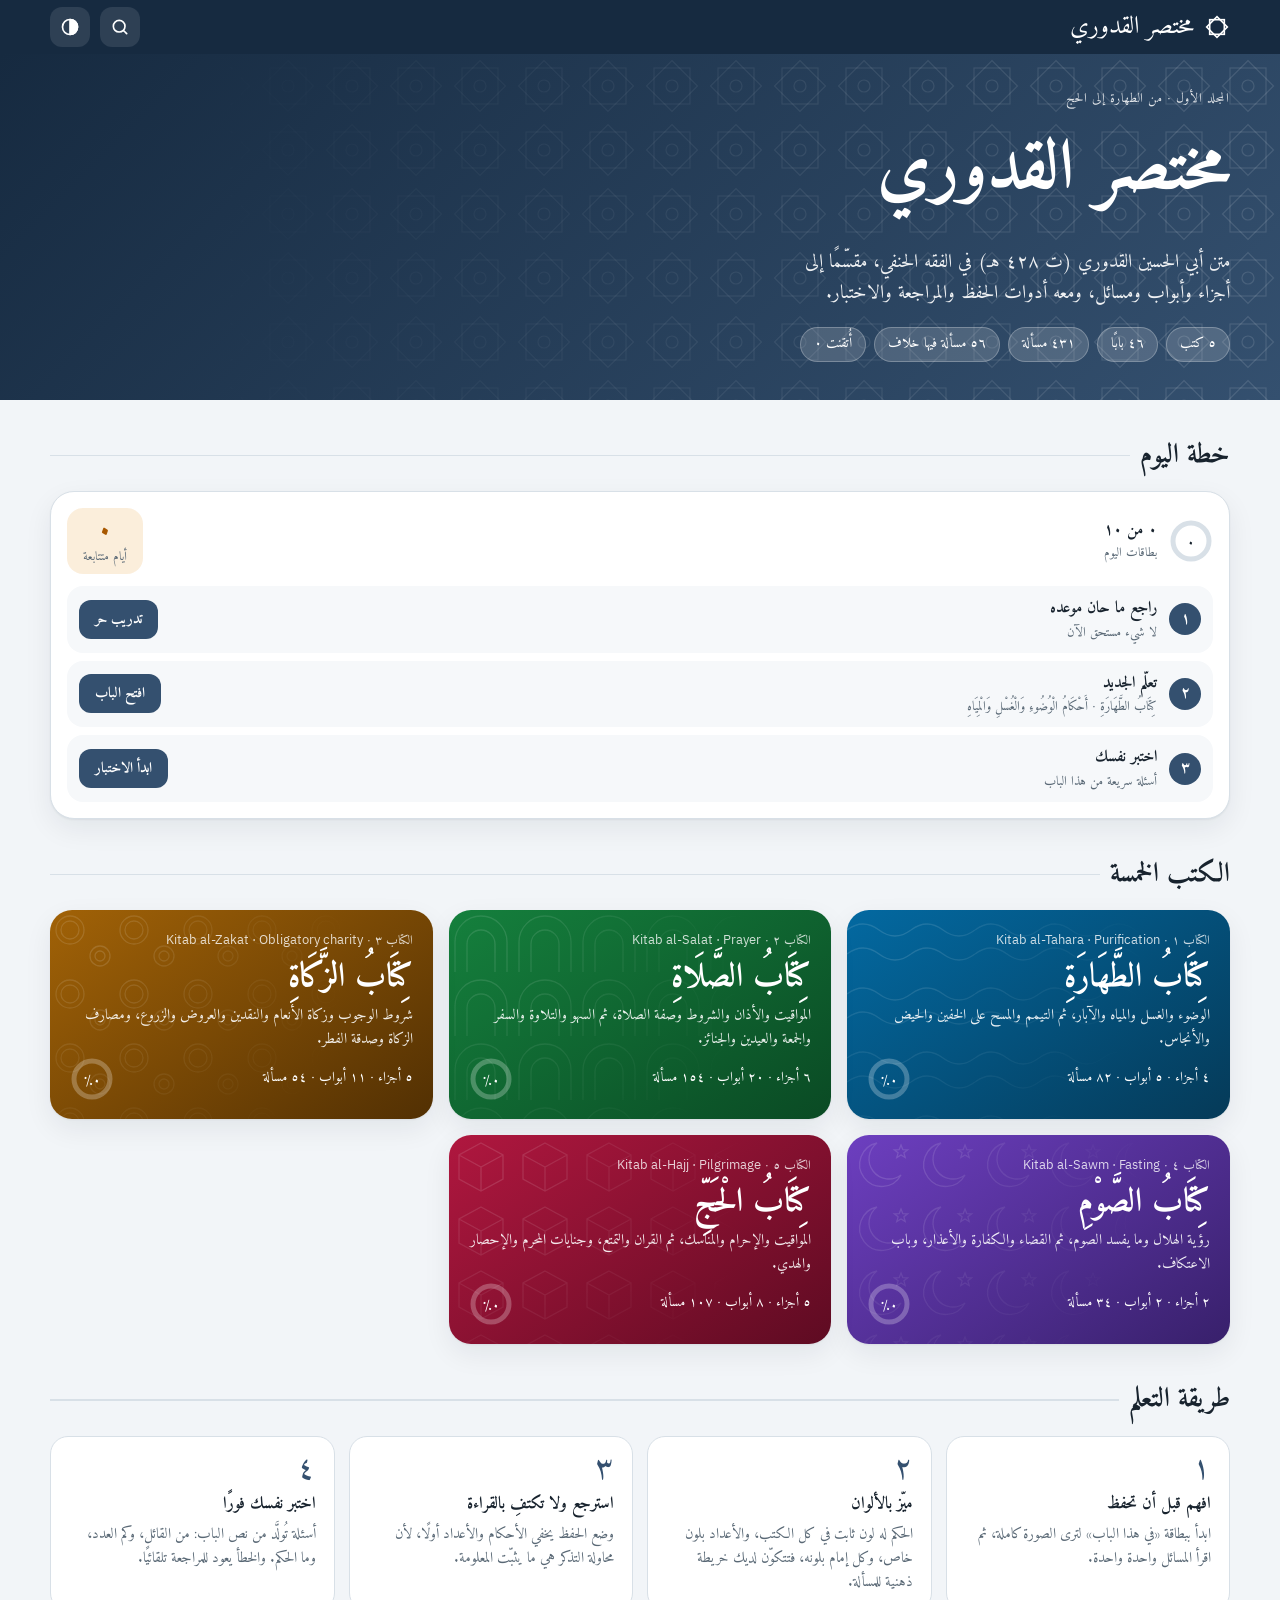
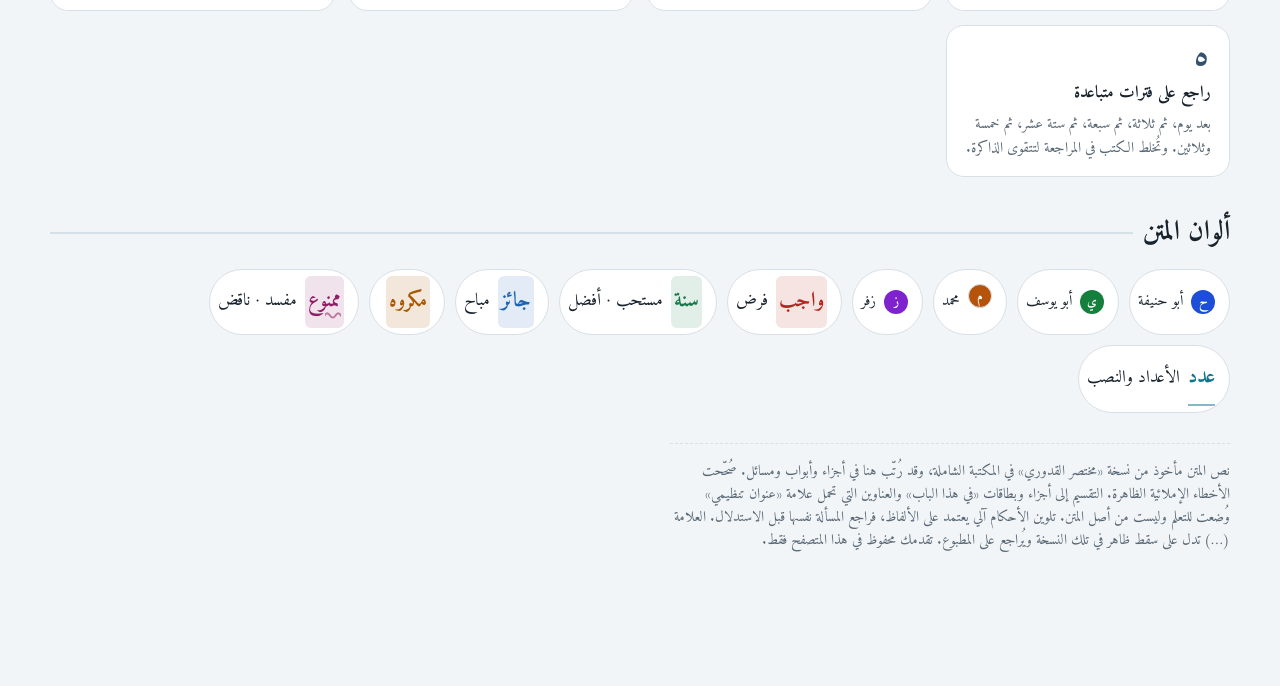
==== commit f1c0693a: "updated" ====
--- a/index.html
+++ b/index.html
@@ -1,8 +1,5 @@
-<!doctype html>
-<html lang="ar" dir="rtl"><head><meta charset="utf-8">
-<meta name="viewport" content="width=device-width,initial-scale=1,viewport-fit=cover">
-<meta name="description" content="مختصر القدوري: متن الفقه الحنفي مرتبًا للتعلم والحفظ والمراجعة">
-<title>مختصر القدوري</title>
+<!doctype html><html lang="ar" dir="rtl"><head><meta charset="utf-8"><meta name="viewport" content="width=device-width,initial-scale=1,viewport-fit=cover"><title>مختصر القدوري</title><style>:root{color-scheme:light;padding-top:env(safe-area-inset-top,0px);padding-bottom:env(safe-area-inset-bottom,0px)}body{margin:0;font:14px system-ui}[hidden]{display:none!important}</style></head><body><title>مختصر القدوري</title>
+<meta name="claude:viewport-fit-sides" content="cover">
 <link rel="preconnect" href="https://fonts.googleapis.com">
 <link rel="preconnect" href="https://fonts.gstatic.com" crossorigin>
 <link rel="stylesheet" href="https://fonts.googleapis.com/css2?family=Amiri:wght@400;700&family=Aref+Ruqaa:wght@400;700&family=IBM+Plex+Sans+Arabic:wght@400;500;600&display=swap">
@@ -15,9 +12,9 @@
   --im-h: #1d4ed8; --im-y: #15803d; --im-m: #b45309; --im-z: #7e22ce;
   --r-must: #b3261e; --r-sun: #17794b; --r-ok: #1d63b0; --r-mak: #a85800; --r-bad: #8e1f64; --r-num: #0e7490;
   --k: #34506f; --k-h: #34506f; --k-soft: #e4ebf3; --k-deep: #162a40; --k-bg: #f2f5f8;
-  --f-display: 'Aref Ruqaa', 'Amiri', 'Noto Naskh Arabic', serif;
+  --f-display: 'Amiri', 'Noto Naskh Arabic', serif;
   --f-text: 'Amiri', 'Scheherazade New', 'Noto Naskh Arabic', 'Traditional Arabic', serif;
-  --f-ui: 'IBM Plex Sans Arabic', 'Segoe UI', Tahoma, system-ui, sans-serif;
+  --f-ui: 'Amiri', 'IBM Plex Sans Arabic', 'Segoe UI', Tahoma, system-ui, sans-serif;
   --fs: 1.3rem;
 }
 .k0{--k:#34506f;--k-h:#34506f;--k-soft:#e4ebf3;--k-deep:#162a40;--k-bg:#f2f5f8;}
@@ -360,13 +357,15 @@
 @media (max-width: 520px) { .opts { grid-template-columns: 1fr; } .part { padding: 16px 16px 18px; border-radius: 20px; } .fc-act button { padding: 12px 6px; } }
 @media (max-width: 400px) { .dock { gap: 3px; padding: 5px; } .dock .tbtn { padding: 0 9px; } .seg button { padding: 8px 9px; } }
 
+.pgl{display:flex;align-items:center;gap:10px;margin-top:10px}.pgb{flex:1;height:6px;border-radius:6px;background:color-mix(in srgb,var(--ink) 12%,transparent);overflow:hidden}.pgb b{display:block;height:100%;background:var(--ac,var(--accent,#2a7))}.pgl small{opacity:.7}
+.mt{line-height:2.5}.hero h1{line-height:1.6}h1,h2,h3{line-height:1.6}
+
 </style>
-</head><body>
 <div id="app" class="k0" dir="rtl" lang="ar"></div>
 <script>
 (function () {
 'use strict';
-const D = [{"n":1,"title":"كتاب الطهارة","babs":[{"t":"أحكام الوضوء والغسل والمياه","ed":true,"items":[["f","فرائض الوضوء وسننه ومستحباته"],["q","﴿يا أيها الذين آمنوا إذا قمتم إلى الصلاة فاغسلوا وجوهكم وأيديكم إلى المرافق وامسحوا برؤوسكم وأرجلكم إلى الكعبين﴾"],["l","ففرض الطهارة:"],["m","غسل الأعضاء الثلاثة ومسح الرأس والمرفقان والكعبان يدخلان في الغسل والمفروض في مسح الرأس مقدار الناصية لما روى المغيرة بن شعبة [أن النبي ﷺ أتى سباطة قوم فبال وتوضأ ومسح على ناصيته وخفيه]"],["l","وسنن الطهارة:"],["m","وغسل اليدين قبل إدخالها إذا استيقظ المتوضئ من نومه وتسمية الله تعالى في ابتداء الوضوء"],["m","والسواك والمضمضة والاستنشاق ومسح الأذنين وتخليل اللحية والأصابع وتكرار الغسل إلى الثلاث"],["m","ويستحب للمتوضئ أن ينوي الطهارة ويستوعب رأسه بالمسح ويرتب الوضوء فيبدأ بما بدأ الله تعالى بذكره وبالميامن"],["f","نواقض الوضوء"],["l","والمعاني الناقضة للوضوء:"],["m","كل ما خرج من السبيلين والدم والقيح والصديد إذا خرج من البدن فتجاوز إلى موضع يلحقه حكم التطهير والقيء إذا كان ملء الفم والنوم مضطجعا أو متكئا أو مستندا إلى شيء لو أزيل عنه لسقط والغلبة على العقل بالإغماء والجنون والقهقهة في كل صلاة ذات ركوع وسجود"],["f","الغسل: فرضه وسنته وموجباته"],["m","وفرض الغسل: المضمضة والاستنشاق وغسل سائر البدن"],["l","وسنة الغسل:"],["m","أن يبدأ المغتسل يديه وفرجه ويزيل النجاسة إن كانت على بدنه ثم يتوضأ وضوءه للصلاة إلا رجليه ثم يفيض الماء على رأسه وسائر جسده ثلاثا ثم يتنحى عن ذلك المكان فيغتسل رجليه"],["m","وليس على المرأة أن تنقض ضفائرها في الغسل إذا بلغ الماء أصول الشعر"],["l","والمعاني الموجبة للغسل:"],["m","إنزال المني على وجه الدفق والشهوة من الرجل والمرأة والتقاء الختانين من غير إنزال والحيض والنفاس"],["m","وسن رسول الله ﷺ الغسل للجمعة والعيدين والإحرام"],["m","وليس في المذي والودي غسل وفيهما الوضوء"],["f","المياه التي تجوز بها الطهارة وما لا تجوز"],["m","والطهارة من الأحداث جائزة بماء السماء والأودية والعيون والآبار وماء البحار ولا تجوز بما اعتصر من الشجر والثمر ولا بماء غلب عليه غيره وأخرجه عن طبع الماء كالأشربة والخل وماء الورد وماء الباقلاء والمرق وماء الزردج"],["m","وتجوز الطهارة بماء خالطه شيء طاهر فغير أحد أوصافه كماء المد والماء الذي يختلط به الأشنان والصابون والزعفران"],["m","وكل ماء وقعت فيه نجاسة لم يجز الوضوء به قليلا أو كثيرا [لأن النبي ﷺ أمر بحفظ الماء من النجاسة فقال لا يبولن أحدكم في الماء الدائم ولا يغتسلن فيه من الجنابة] و [قال ﷺ: إذا استيقظ أحدكم من منامه فلا يغمسن يده في الإناء حتى يغسلها ثلاثا فإنه لا يدري أين باتت يده]"],["m","وأما الماء الجاري إذا وقعت فيه نجاسة جاز الوضوء منه إذا لم ير لها أثر لا تستقر مع جريان الماء"],["m","والغدير العظيم الذي لا يتحرك أحد طرفيه بتحريك الطرف الآخر إذا وقعت نجاسة في أحد جانبيه جاز الوضوء من الجانب الآخر لأن الظاهر أن النجاسة لا تصل إليه"],["m","وموت ما ليس له نفس سائلة في الماء لا ينجسه كالبق والذباب والزنابير والعقارب وموت ما يعيش في الماء فيه لا يفسده كالسمك والضفدع والسرطان"],["m","والماء المستعمل لا يجوز استعماله في طهارة الأحداث"],["m","والمستعمل: كل ماء أزيل به حدث أو استعمل في البدن على وجه القربة"],["f","الدباغ والأجزاء الطاهرة من الميتة"],["m","وكل إهاب دبغ فقد طهر وجازت الصلاة فيه والوضوء منه إلا جلد الخنزير والآدمي"],["m","وشعر الميتة وعظمها وعصبها وحافرها وقرنها طاهر"],["f","أحكام الآبار"],["m","وإذا وقعت في البئر نجاسة نزحت وكان نزح ما فيها من الماء طهارة لها"],["m","فإن ماتت فيها فأرة أو عصفورة أو صعوة أو سوادنية أو سام أبرص نزح منها ما بين عشرين دلوا إلى ثلاثين دلوا بحسب كبر الحيوان وصغره"],["m","وإن ماتت فيها حمامة أو دجاجة أو سنور نزح منها ما بين أربعين دلوا إلى ستين"],["m","وإن مات فيها كلب أو شاة أو آدمي نزح جميع ما فيها من الماء"],["m","وإن انتفخ الحيوان فيها أو تفسخ نزح جميع ما فيها من الماء صغر الحيوان أو كبر"],["m","وعدد الدلاء يعتبر بالدلو الوسط المستعمل للآبار في البلدان فإن نزح منها بدلو عظيم قدر ما يسع عشرين دلوا من الدلو الوسط احتسب به"],["m","وإن كانت البئر معينا لا تنزح ما فيها من الماء أخرجوا مقدار ما كان فيها من الماء وقد روي عن محمد بن الحسن رحمه الله أنه قال: ينزح منها مائتا دلو إلى ثلاثمائة دلو"],["m","وإذا وجد في البئر أو غيرها ولا يدرون متى وقعت ولم تنتفخ ولم تتفسخ أعادوا صلاة يوم وليلة إذا كانوا توضئوا منها وغسلوا كل شيء أصابه ماؤها"],["m","وإن كانت انتفخت أو تفسخت أعادوا صلاة ثلاثة أيام ولياليها في قول أبي حنيفة رحمه الله وقال أبو يوسف ومحمد رحمهما الله: ليس عليهم إعادة شيء حتى يتحققوا متى وقعت"],["f","الأسآر"],["m","وسؤر الآدمي وما يؤكل لحمه طاهر وسؤر الكلب والخنزير وسباع البهائم نجس وسؤر الهرة والدجاجة المخلاة وسباع الطير وما يسكن في البيوت مثل الحية والفأرة مكروه"],["m","وسؤر الحمار والبغل مشكوك فيهما فإن لم يجد غيرهما توضأ بهما وتيمم بأيهما بدأ جاز"]]},{"t":"باب التيمم","ed":false,"items":[["m","ومن لم يجد الماء وهو مسافر أو خارج المصر بينه وبين المصر نحو الميل أو أكثر أو كان يجد الماء إلا أنه مريض فخاف إن استعمل الماء اشتد مرضه أو خاف الجنب إن غسل بالماء أن يقتله البرد أو يمرضه فإنه يتيمم بالصعيد"],["l","والتيمم ضربتان:"],["m","يمسح بإحداهما وجهه وبالأخرى يديه إلى المرفقين والتيمم من الجنابة والحدث سواء"],["m","ويجوز التيمم عند أبي حنيفة ومحمد بكل ما كان من جنس الأرض كالتراب والرمل والحجر والجص والنورة والكحل والزرنيخ"],["m","وقال أبو يوسف رحمه الله: لا يجوز إلا بالتراب والرمل خاصة"],["m","والنية فرض في التيمم مستحبة في الوضوء"],["m","وينقض التيمم كل شيء ينقض الوضوء وينقضه أيضا رؤية الماء إذا قدر على استعماله ولا يجوز التيمم إلا بصعيد طاهر"],["m","ويستحب لمن لا يجد الماء وهو يرجو أن يجده في آخر الوقت أن يؤخر الصلاة إلى آخر الوقت فإن وجد الماء توضأ به وصلى وإلا تيمم"],["m","ويصلي بتيممه ما شاء من الفرائض والنوافل"],["m","ويجوز التيمم للصحيح في المصر إذا حضرت جنازة والولي غيره فخاف إن اشتغل بالطهارة أن تفوته الصلاة فإنه يتيمم ويصلي وكذلك من حضر العيد فخاف إن اشتغل بالطهارة أن تفوته صلاة العيدين فإنه يتيمم ويصلي"],["m","وإن خاف من شهد الجمعة إن اشتغل بالطهارة أن تفوته صلاة الجمعة لم يتيمم ولكنه يتوضأ فإن أدرك الجمعة صلاها وإلا صلى الظهر أربعا"],["m","وكذلك إذا ضاق الوقت فخشي إن توضأ فات الوقت لم يتيمم ولكنه يتوضأ ويصلي فائتة"],["m","والمسافر إذا نسي الماء في رحله فتيمم وصلى ثم ذكر الماء في الوقت لم يعد الصلاة عند أبي حنيفة ومحمد رحمهما الله"],["m","وقال أبو يوسف: يعيدها"],["m","وليس على المتيمم إذا لم يغلب على ظنه أن بقربه ماء أن يطلب الماء فإن غلب على ظنه أن هناك ماء لم يجز له أن يتيمم حتى يطلبه وإن كان مع رفيقه ماء طلبه منه قبل أن يتيمم فإن منعه منه تيمم وصلى"]]},{"t":"باب المسح على الخفين","ed":false,"items":[["m","المسح على الخفين جائز بالسنة من كل حدث موجب للوضوء إذا لبس الخفين على طهارة كاملة ثم أحدث"],["m","فإن كان مقيما مسح يوما وليلة وإن كان مسافرا مسح ثلاثة أيام ولياليها وابتداؤها عقيب الحدث"],["m","والمسح على الخفين على ظاهرهما خطوطا بالأصابع يبدأ من رؤوس أصابع الرجل إلى الساق"],["m","وفرض ذلك مقدار ثلاث أصابع من أصغر أصابع اليد"],["m","ولا يجوز المسح على خف فيه خرق كبير يبين منه مقدار ثلاث أصابع من أصابع الرجل وإن كان أقل من ذلك جاز"],["m","ولا يجوز المسح على الخفين لمن وجب عليه الغسل"],["m","ونقض المسح ما ينقض الوضوء وينقضه أيضا نزع الخف ومضي المدة فإذا مضت المدة نزع خفيه وغسل رجليه وصلى وليس عليه إعادة بقية الوضوء"],["m","ومن ابتدأ المسح وهو مقيم فسافر قبل تمام يوم وليلة مسح ثلاثة أيام ولياليها ومن ابتدأ المسح وهو مسافر ثم أقام فإن كان مسح يوما وليلة أو أكثر لزمه نزع خفيه وغسل رجليه وإن كان مسح أقل من يوم وليلة تمم مسح يوم وليلة"],["m","ومن لبس الجرموق فوق الخف مسح عليه"],["m","ولا يجوز المسح على الجوربين عند أبي حنيفة رحمه الله إلا أن يكونا منعلين أو مجلدين وقال أبو يوسف ومحمد رحمهما الله: يجوز المسح على الجوربين إذا كانا ثخينين لا يشفان الماء"],["m","ولا يجوز المسح على العمامة والقلنسوة والبرقع والقفازين"],["m","ويجوز المسح على الجبائر وإن شدها على غير وضوء فإن سقطت عن غير برء لم يبطل المسح وإن سقطت عن برء بطل المسح"]]},{"t":"باب الحيض","ed":false,"items":[["f","مدة الحيض وألوانه وأحكامه"],["m","أقل الحيض ثلاثة أيام ولياليها وما نقص عن ذلك فليس بحيض وهو استحاضة"],["m","وأكثر الحيض عشرة أيام ولياليها وما زاد على ذلك فهو استحاضة"],["m","وما تراه المرأة من الحمرة والصفرة والكدرة في أيام الحيض فهو حيض حتى ترى البياض الخالص"],["m","والحيض يسقط عن الحائض الصلاة ويحرم عليها الصوم وتقضي الصوم ولا تقضي الصلاة ولا تدخل المسجد ولا تطوف بالبيت ولا يأتيها زوجها"],["m","ولا يجوز لحائض ولا جنب قراءة القرآن"],["m","ولا يجوز لمحدث مس المصحف إلا أن يأخذه بغلافه"],["m","وإذا انقطع دم الحيض لأقل من عشرة أيام لم يجز وطؤها حتى تغتسل أو يمضي عليها وقت صلاة كامل فإن انقطع دمها لعشرة أيام جاز وطؤها قبل الغسل"],["m","والطهر إذا تخلل بين الدمين في مدة الحيض فهو كالدم الجاري"],["m","وأقل الطهر خمسة عشر يوما ولا غاية لأكثره"],["f","الاستحاضة"],["m","ودم الاستحاضة هو ما تراه المرأة أقل من ثلاثة أيام أو أكثر من عشرة أيام فحكمه حكم الرعاف الدائم: لا يمنع الصوم ولا الصلاة ولا الوطء"],["m","وإذا زاد الدم على عشرة أيام وللمرأة عادة معروفة ردت إلى أيام عادتها وما زاد على ذلك فهو استحاضة وإن ابتدأت مع البلوغ مستحاضة فحيضها عشرة أيام من كل شهر والباقي استحاضة"],["m","والمستحاضة ومن به سلس البول والرعاف الدائم والجرح الذي لا يرقأ يتوضئون لوقت كل صلاة فيصلون بذلك الوضوء في الوقت ما شاءوا من الفرائض والنوافل فإذا خرج الوقت بطل وضوءهم وكان عليهم استئناف الوضوء لصلاة أخرى"],["f","النفاس"],["m","والنفاس: هو الدم الخارج عقيب الولادة والدم الذي تراه الحامل وما تراه المرأة في حال ولادتها قبل خروج الولد استحاضة"],["m","وأقل النفاس لا حد له وأكثره أربعون يوما وما زاد على ذلك فهو استحاضة وإذا تجاوز الدم الأربعين وقد كانت هذه المرأة ولدت قبل ذلك ولها عادة في النفاس ردت إلى أيام عادتها وإن لم تكن لها عادة فابتداء نفاسها أربعون يوما"],["m","ومن ولدت ولدين في بطن واحد فنفاسها ما خرج من الدم عقيب الولد الأول عند أبي حنيفة وأبي يوسف وقال محمد وزفر: نفاسها ما خرج من الدم عقيب الولد الثاني"]]},{"t":"باب الأنجاس","ed":false,"items":[["m","تطهير النجاسة واجب من بدن المصلي وثوبه والمكان الذي يصلي عليه"],["m","ويجوز تطهير النجاسة بالماء وبكل مائع طاهر يمكن إزالتها به كالخل وماء الورد"],["m","وإذا أصابت الخف نجاسة ولها جرم فجفت فدلكه بالأرض جاز"],["m","والمني نجس يجب غسل رطبه فإذا جف على الثوب أجزأ فيه الفرك"],["m","والنجاسة إذا أصابت المرآة أو السيف اكتفي بمسحهما"],["m","وإذا أصابت الأرض نجاسة فجفت بالشمس وذهب أثرها جازت الصلاة بمكانها ولا يجوز التيمم منها"],["m","ومن أصابه من النجاسة المغلظة كالدم والبول والغائط والخمر مقدار الدرهم فما دونه جازت الصلاة معه فإن زاد لم تجز وإن أصابته نجاسة مخففة كبول ما يؤكل لحمه جازت الصلاة معه ما لم يبلغ ربع الثوب"],["l","وتطهير النجاسة التي يجب غسلها على وجهين:"],["m","فما كان له منها عين مرئية فطهارتها زوال عينها إلا أن يبقى من أثرها ما يشق إزالته وما ليس له عين مرئية فطهارتها أن يغسل حتى يغلب على ظن الغاسل أنه قد طهر"],["m","والاستنجاء سنة يجزئ فيه الحجر وما يقوم مقامه يمسحه حتى ينقيه وليس فيه عدد مسنون وغسله بالماء أفضل فإن تجاوزت النجاسة مخرجها لم يجز فيه إلا الماء ولا يستنجي بعظم ولا بروث ولا بطعام ولا بيمينه إلا بعذر"]]}]},{"n":2,"title":"كتاب الصلاة","babs":[{"t":"أوقات الصلاة","ed":true,"items":[["f","الأوقات الخمسة والوتر"],["m","أول وقت الصبح إذا طلع الفجر الثاني وهو البياض المعترض في الأفق وآخر وقتها ما لم تطلع الشمس"],["m","وأول وقت الظهر إذا زالت الشمس وآخر وقتها عند أبي حنيفة إذا صار ظل كل شيء مثليه سوى فيء الزوال وقال أبو يوسف ومحمد: إذا صار ظل كل شيء مثله"],["m","وأول وقت العصر إذا خرج وقت الظهر على القولين وآخر وقتها ما لم تغرب الشمس"],["m","وأول وقت المغرب إذا غربت الشمس وآخر وقتها ما لم يغب الشفق وهو البياض الذي في الأفق بعد الحمرة عند أبي حنيفة وقال أبو يوسف ومحمد: هو الحمرة"],["m","وأول وقت العشاء إذا غاب الشفق وآخر وقتها ما لم يطلع الفجر وأول وقت الوتر بعد العشاء وآخر وقتها ما لم يطلع الفجر"],["f","الأوقات المستحبة"],["m","ويستحب الإسفار بالفجر"],["m","والإبراد بالظهر في الصيف وتقديمها في الشتاء وتأخير العصر ما لم تتغير الشمس وتعجيل المغرب وتأخير العشاء إلى ما قبل ثلث الليل ويستحب في الوتر لمن يألف صلاة الليل أن يؤخر الوتر إلى آخر الليل فإن لم يثق بالانتباه أوتر قبل النوم"]]},{"t":"باب الأذان","ed":false,"items":[["m","الأذان سنة للصلوات الخمس والجمعة دون ما سواها"],["m","وصفة الأذان: أن يقول: الله أكبر الله أكبر - إلى آخره ولا ترجيع فيه ويزيد في أذان الفجر بعد الفلاح: الصلاة خير من النوم مرتين"],["m","والإقامة مثل الأذان إلا أنه يزيد فيها بعد الفلاح: قد قامت الصلاة مرتين"],["m","ويترسل في الأذان ويحدر في الإقامة ويستقبل بهما القبلة فإذا بلغ إلى الصلاة والفلاح حول وجهه يمينا وشمالا"],["m","ويؤذن للفائتة ويقيم فإن فاتته صلوات أذن للأولى وأقام وكان مخيرا في الباقية: إن شاء أذن وأقام وإن شاء اقتصر على الإقامة"],["m","وينبغي أن يؤذن ويقيم على طهر فإن أذن على غير وضوء جاز ويكره أن يقيم على غير وضوء أو يؤذن وهو جنب ولا يؤذن لصلاة قبل دخول وقتها"]]},{"t":"باب شروط الصلاة التي تتقدمها","ed":false,"items":[["m","يجب على المصلي أن يقدم الطهارة من الأحداث والأنجاس على ما قدمناه ويستر عورته والعورة من الرجل: ما تحت السرة إلى الركبة والركبة من العورة"],["m","وبدن المرأة الحرة كله عورة إلا وجهها وكفيها وقدميها وما كان عورة من الرجل فهو عورة من الأمة وبطنها وظهرها عورة وما سوى ذلك من بدنها فليس بعورة"],["m","ومن لم يجد ما يزيل به النجاسة صلى معها ولم يعد الصلاة"],["m","ومن لم يجد ثوبا صلى عريانا قاعدا يومئ بالركوع والسجود فإن صلى قائما أجزأه والأول أفضل"],["m","وينوي الصلاة التي يدخل فيها بنية لا يفصل بينها وبين التحريمة بعمل"],["m","ويستقبل القبلة إلا أن يكون خائفا فيصلي إلى أي جهة قدر فإن اشتبهت عليه القبلة وليس بحضرته من يسأله عنها اجتهد وصلى"],["m","فإن علم أنه أخطأ بعد ما صلى فلا إعادة عليه وإن علم ذلك وهو في الصلاة استدار إلى القبلة وبنى عليها"]]},{"t":"باب صفة الصلاة","ed":false,"items":[["f","فرائض الصلاة"],["l","فرائض الصلاة ستة:"],["m","التحريمة والقيام والقراءة والركوع والسجود والقعدة الأخيرة مقدار التشهد"],["m","وما زاد على ذلك فهو سنة"],["f","كيفية الصلاة: من التكبير إلى السلام"],["m","فإذا دخل الرجل في الصلاة كبر ورفع يديه مع التكبير حتى يحاذي بإبهاميه شحمتي أذنيه فإن قال بدلا من التكبير: الله أجل أو أعظم أو الرحمن أكبر أجزأه عند أبي حنيفة ومحمد وقال أبو يوسف: لا يجزئه إلا بلفظ التكبير"],["m","ويعتمد بيده اليمنى على اليسرى ويضعهما تحت سرته ثم يقول: سبحانك اللهم وبحمدك وتبارك اسمك وتعالى جدك ولا إله غيرك ويستعيذ بالله من الشيطان الرجيم ويقرأ بسم الله الرحمن الرحيم ويسر بهما"],["m","ثم يقرأ فاتحة الكتاب وسورة معها أو ثلاث آيات من أي سورة شاء وإذا قال الإمام ﴿ولا الضالين﴾ قال: آمين ويقولها ويخفونها ثم يكبر ويركع"],["m","ويعتمد بيديه على ركبتيه ويفرج أصابعه ويبسط ظهره ولا يرفع رأسه ولا ينكسه ويقول في ركوعه: سبحان ربي العظيم ثلاثا وذلك أدناه ثم يرفع رأسه …"],["m","وسجد واعتمد بيديه على الأرض ووضع وجهه بين كفيه وسجد على أنفه وجبهته فإن اقتصر على أحدهما جاز عند أبي حنيفة وقال أبو يوسف ومحمد: لا يجوز الاقتصار على الأنف إلا من عذر وإن سجد على كور عمامته أو فاضل ثوبه جاز"],["m","ويبدي ضبعيه ويجافي بطنه عن فخذيه ويوجه أصابع رجليه نحو القبلة ويقول في سجوده: سبحان ربي الأعلى ثلاثا وذلك أدناه ثم يرفع رأسه ويكبر فإذا اطمأن جالسا كبر وسجد فإذا اطمأن ساجدا كبر واستوى قائما على صدور قدميه ولا يقعد ولا يعتمد بيديه على الأرض"],["m","ويفعل في الركعة الثانية مثل ما فعل في الأولى إلا أنه لا يستفتح ولا يتعوذ ولا يرفع يديه إلا في التكبيرة الأولى"],["m","فإذا رفع رأسه من السجدة الثانية في الركعة الثانية افترش رجله اليسرى فجلس عليها ونصب اليمنى نصبا ووجه أصابعه نحو القبلة ووضع يديه على فخذيه وبسط أصابعه وتشهد"],["l","والتشهد أن يقول:"],["m","التحيات لله والصلوات والطيبات السلام عليك أيها النبي ورحمة الله وبركاته السلام علينا وعلى عباد الله الصالحين أشهد أن لا إله إلا الله وأشهد أن محمدا عبده ورسوله ولا يزيد على هذا في القعدة الأولى"],["m","ويقرأ في الركعتين الأخريين بفاتحة الكتاب خاصة فإذا جلس في آخر الصلاة جلس كما في الأولى وتشهد وصلى على النبي ﷺ ودعا بما شاء بما يشبه ألفاظ القرآن والأدعية المأثورة ولا يدعو بما يشبه كلام الناس ثم يسلم عن يمينه فيقول: السلام عليكم ورحمة الله وعن يساره مثل ذلك"],["f","الجهر والإسرار بالقراءة"],["m","ويجهر بالقراءة في الفجر والركعتين الأوليين من المغرب والعشاء إن كان إماما ويخفي القراءة فيما بعد الأوليين وإن كان منفردا فهو مخير: إن شاء جهر وأسمع نفسه وإن شاء خافت ويخفي الإمام القراءة في الظهر والعصر"],["f","الوتر"],["l","والوتر:"],["m","ثلاث ركعات لا يفصل بينها بسلام"],["m","ويقنت في الثالثة قبل الركوع في جميع السنة ويقرأ في كل ركعة من الوتر بفاتحة الكتاب وسورة معها فإذا أراد أن يقنت كبر ورفع يديه ثم قنت"],["m","ولا يقنت في صلاة غيرها"],["f","القراءة في الصلاة"],["m","وليس في شيء من الصلوات قراءة سورة بعينها لا يجزئ غيرها ويكره أن يتخذ سورة بعينها لصلاة لا يقرأ فيها غيرها"],["m","وأدنى ما يجزئ من القراءة في الصلاة ما يتناوله اسم القرآن عند أبي حنيفة وقال أبو يوسف ومحمد: لا يجزئ أقل من ثلاث آيات قصار أو آية طويلة"],["m","ولا يقرأ المؤتم خلف الإمام"],["f","الجماعة والإمامة"],["m","ومن أراد الدخول في صلاة غيره يحتاج إلى نيتين: نية الصلاة ونية المتابعة"],["l","والجماعة:"],["m","سنة مؤكدة"],["m","وأولى الناس بالإمامة أعلمهم بالسنة فإن تساووا فأقرؤهم فإن تساووا فأورعهم فإن تساووا فأسنهم"],["m","ويكره تقديم العبد والأعرابي والفاسق والأعمى وولد الزنا فإن تقدموا جاز"],["m","وينبغي للإمام أن لا يطول بهم الصلاة"],["m","ويكره للنساء أن يصلين وحدهن جماعة فإن فعلن وقفت الإمام وسطهن"],["m","ومن صلى مع واحد أقامه عن يمينه فإن كان اثنين تقدم عليهما"],["m","ولا يجوز للرجال أن يقتدوا بامرأة أو صبي"],["m","ويصف الرجال ثم الصبيان ثم النساء"],["m","فإن قامت امرأة إلى جنب رجل وهما مشتركان في صلاة واحدة فسدت صلاته"],["m","ويكره للنساء حضور الجماعة ولا بأس بأن تخرج العجوز في الفجر والمغرب والعشاء عند أبي حنيفة وقال أبو يوسف ومحمد: يجوز خروج العجوز في كل صلاة"],["m","ولا يصلي الطاهر خلف من به سلس البول ولا الطاهرات خلف المستحاضة ولا القارئ خلف الأمي ولا المكتسي خلف العريان"],["m","ويجوز أن يؤم المتيمم المتوضئين والماسح على الخفين الغاسلين ويصلي القائم خلف القاعد ولا يصلي الذي يركع ويسجد خلف المومئ ولا يصلي المفترض خلف المتنفل ولا من يصلي فرضا خلف من يصلي فرضا آخر ويصلي المتنفل خلف المفترض"],["m","ومن اقتدى بإمام ثم علم أنه على غير وضوء أعاد الصلاة"],["f","مكروهات الصلاة"],["m","ويكره للمصلي أن يعبث بثوبه أو بجسده ولا يقلب الحصى إلا أن لا يمكنه السجود فيسويه مرة واحدة ولا يفرقع أصابعه ولا يتخصر ولا يسدل ثوبه ولا يعقص شعره ولا يكف ثوبه ولا يلتفت ولا يقعي ولا يرد السلام بلسانه ولا بيده ولا يتربع إلا من عذر ولا يأكل ولا يشرب"],["f","الحدث في الصلاة ومفسدات الصلاة"],["m","فإن سبقه الحدث انصرف فإن كان إماما استخلف وتوضأ وبنى على صلاته والاستئناف أفضل"],["m","وإن نام فاحتلم أو جن أو أغمي عليه أو قهقه استأنف الوضوء والصلاة"],["m","وإن تكلم في صلاته عامدا أو ساهيا بطلت صلاته"],["m","وإن سبقه الحدث بعد التشهد توضأ وسلم وإن تعمد الحدث في هذه الحالة أو تكلم أو عمل عملا ينافي الصلاة تمت صلاته"],["m","وإن رأى المتيمم الماء في صلاته بطلت صلاته"],["m","وإن رآه بعدما قعد قدر التشهد أو كان ماسحا على الخفين فانقضت مدة مسحه أو خلع خفيه بعمل يسير أو كان أميا فتعلم سورة أو عريانا فوجد ثوبا أو موميا فقدر على الركوع والسجود أو تذكر أن عليه صلاة قبل هذه الصلاة أو وقت العصر في الجمعة أو كان ماسحا على الجبيرة فسقطت عن برء أو كان صاحب عذر فانقطع عذره بطلت صلاته في قول أبي حنيفة وقال أبو يوسف ومحمد: تمت صلاته"]]},{"t":"باب قضاء الفوائت","ed":false,"items":[["m","ومن فاتته الصلاة قضاها إذا ذكرها وقدمها لزوما على صلاة الوقت إلا أن يخاف فوات صلاة الوقت فيقدم صلاة الوقت ثم يقضيها فإن فاتته صلوات رتبها في القضاء كما وجبت في الأصل إلا أن تزيد الفوائت على ست صلوات فيسقط الترتيب فيها"]]},{"t":"باب الأوقات التي تكره فيها الصلاة","ed":false,"items":[["m","لا تجوز الصلاة عند طلوع الشمس ولا عند قيامها في الظهيرة ولا عند غروبها ولا يصلى على جنازة ولا يسجد للتلاوة إلا عصر يومه عند غروب الشمس"],["m","ويكره أن يتنفل بعد صلاة الفجر حتى تطلع الشمس وبعد صلاة العصر حتى تغرب الشمس ولا بأس بأن يصلي في هذين الوقتين الفوائت ويسجد للتلاوة ويصلي على الجنازة"],["m","ولا يصلي ركعتي الطواف"],["m","ويكره أن يتنفل بعد طلوع الفجر بأكثر من ركعتي الفجر ولا يتنفل قبل المغرب"]]},{"t":"باب النوافل","ed":false,"items":[["m","السنة في الصلاة أن يصلي ركعتين بعد طلوع الفجر وأربعا قبل الظهر وركعتين بعدها وأربعا قبل العصر وإن شاء ركعتين وركعتين بعد المغرب وأربعا قبل العشاء وأربعا بعدها وإن شاء ركعتين"],["m","ونوافل النهار إن شاء صلى ركعتين بتسليمة واحدة وإن شاء أربعا وتكره الزيادة على ذلك"],["m","فأما نافلة الليل فقال أبو حنيفة: إن صلى ثماني ركعات بتسليمة واحدة جاز وتكره الزيادة على ذلك وقال أبو يوسف ومحمد: لا يزيد بالليل على ركعتين بتسليمة واحدة"],["m","والقراءة في الفرض واجبة في الركعتين الأوليين وهو مخير في الأخريين إن شاء قرأ وإن شاء سبح وإن شاء سكت"],["m","والقراءة واجبة في جميع ركعات النفل وفي جميع الوتر ومن دخل في صلاة النفل ثم أفسدها قضاها"],["m","فإن صلى أربع ركعات وقعد في الأوليين ثم أفسد الأخريين قضى ركعتين"],["m","ويصلي النافلة قاعدا مع القدرة على القيام وإن افتتحها قائما ثم قعد جاز عند أبي حنيفة وقال أبو يوسف ومحمد: لا يجوز إلا من عذر"],["m","ومن كان خارج المصر يجوز أن يتنفل على دابته إلى أي جهة توجهت يومئ إيماء"]]},{"t":"باب سجود السهو","ed":false,"items":[["m","سجود السهو واجب في الزيادة والنقصان بعد السلام يسجد سجدتين ثم يتشهد ويسلم"],["m","والسهو يلزم إذا زاد في صلاته فعلا من جنسها ليس منها أو ترك فعلا مسنونا أو ترك قراءة فاتحة الكتاب أو القنوت أو التشهد أو تكبيرات العيدين أو جهر الإمام فيما يخافت أو خافت فيما يجهر"],["m","وسهو الإمام يوجب على المؤتم السجود فإن لم يسجد الإمام لم يسجد المؤتم وإن سها المؤتم لم يلزم الإمام ولا المؤتم السجود"],["m","ومن سها عن القعدة الأولى ثم تذكر وهو إلى حال القعود أقرب عاد فجلس وتشهد وإن كان إلى حال القيام أقرب لم يعد ويسجد للسهو"],["m","ومن سها عن القعدة الأخيرة فقام إلى الخامسة رجع إلى القعدة ما لم يسجد وألغى الخامسة ويسجد للسهو وإن قيد الخامسة بسجدة بطل فرضه وتحولت صلاته نفلا وكان عليه أن يضم إليها ركعة سادسة"],["m","وإن قعد في الرابعة قدر التشهد ثم قام ولم يسلم يظنها القعدة الأولى عاد إلى القعود ما لم يسجد في الخامسة ويسلم وإن قيد الخامسة بسجدة ضم إليها ركعة أخرى ويسجد للسهو وقد تمت صلاته والركعتان له نافلة"],["m","ومن شك في صلاته فلم يدر أثلاثا صلى أم أربعا وكان ذلك أول ما عرض له استأنف الصلاة فإن كان الشك يعرض له كثيرا بنى على غالب ظنه إن كان له ظن فإن لم يكن له ظن بنى على اليقين"]]},{"t":"باب صلاة المريض","ed":false,"items":[["m","إذا تعذر على المريض القيام صلى قاعدا يركع ويسجد فإن لم يستطع الركوع والسجود أومأ إيماء برأسه وجعل السجود أخفض من الركوع"],["m","ولا يرفع إلى وجهه شيئا يسجد عليه"],["m","فإن لم يستطع القعود استلقى على ظهره وجعل رجليه إلى القبلة وأومأ بالركوع والسجود وإن استلقى على جنبه ووجهه إلى القبلة وأومأ جاز فإن لم يستطع الإيماء برأسه أخر الصلاة ولا يومئ بعينه ولا بقلبه ولا بحاجبيه"],["m","فإن قدر على القيام ولم يقدر على الركوع والسجود لم يلزمه القيام وجاز أن يصلي قاعدا يومئ إيماء"],["m","فإن صلى الصحيح بعض صلاته قائما ثم حدث به مرض أتمها قاعدا يركع ويسجد أو يومئ إن لم يستطع الركوع والسجود أو مستلقيا إن لم يستطع القعود فإن صلى بإيماء ثم قدر على الركوع والسجود استأنف الصلاة"],["m","ومن أغمي عليه خمس صلوات فما دونها قضاها إذا صح فإن فاتته بالإغماء أكثر من ذلك لم يقض"]]},{"t":"باب سجود التلاوة","ed":false,"items":[["m","سجود التلاوة في القرآن أربعة عشر: في آخر الأعراف وفي الرعد والنحل وبني إسرائيل ومريم والأولى من الحج والفرقان والنمل و ﴿الم * تنزيل﴾ وص ﴿حم﴾ السجدة و ﴿إذا السماء انشقت﴾ و ﴿اقرأ باسم ربك﴾"],["m","والسجود واجب في هذه المواضع كلها على التالي والسامع سواء قصد سماع القرآن أو لم يقصد وإذا تلا الإمام آية السجدة سجدها وسجد المأموم معه وإن تلا المأموم لم يسجد الإمام ولا المأموم"],["m","وإن سمعوا وهم في الصلاة آية سجدة من رجل ليس معهم في الصلاة لم يسجدوها في الصلاة وسجدوها بعد الصلاة فإن سجدوها في الصلاة لم تجزهم ولم تفسد صلاتهم"],["m","ومن تلا آية سجدة فلم يسجدها حتى دخل في الصلاة فتلاها وسجد لها أجزأته السجدة عن التلاوتين وإن تلاها في غير الصلاة فسجد لها ثم دخل في الصلاة فتلاها سجد لها ولم تجزه السجدة الأولى ومن كرر تلاوة سجدة واحدة في مجلس واحد أجزأته سجدة واحدة"],["m","ومن أراد السجود كبر ولم يرفع يديه وسجد ثم كبر ورفع رأسه ولا تشهد عليه ولا سلام"]]},{"t":"باب صلاة المسافر","ed":false,"items":[["l","السفر الذي تتغير به الأحكام:"],["m","أن يقصد الإنسان موضعا بينه وبين ذلك الموضع مسيرة ثلاثة أيام ولياليها بسير الإبل ومشي الأقدام ولا يعتبر ذلك بالسير في الماء"],["m","وفرض المسافر عندنا: في كل صلاة رباعية ركعتان لا تجوز له الزيادة عليهما فإن صلى أربعا وقد قعد في الثانية مقدار التشهد أجزأته ركعتان عن فرضه وكانت الأخريان له نافلة وإن لم يقعد مقدار التشهد في الركعتين الأوليين بطلت صلاته"],["m","ومن خرج مسافرا صلى ركعتين إذا فارق بيوت المصر ولا يزال على حكم السفر حتى ينوي الإقامة في بلد خمسة عشر يوما فصاعدا فيلزمه الإتمام وإن نوى الإقامة أقل من ذلك لم يتم"],["m","ومن دخل بلدا ولم ينو أن يقيم فيه خمسة عشر يوما وإنما يقول غدا أخرج أو بعد غد أخرج حتى بقي على ذلك سنين صلى ركعتين"],["m","وإذا دخل العسكر أرض الحرب فنووا الإقامة بها خمسة عشر يوما لم يتموا الصلاة"],["m","وإذا دخل المسافر في صلاة المقيم مع بقاء الوقت أتم الصلاة وإن دخل معه في فائتة لم تجز صلاته خلفه"],["m","وإذا صلى المسافر بالمقيمين ركعتين سلم ثم أتم المقيمون صلاتهم ويستحب له إذا سلم أن يقول: أتموا صلاتكم فإنا قوم سفر"],["m","وإذا دخل المسافر مصره أتم الصلاة وإن لم ينو الإقامة فيه"],["m","ومن كان له وطن فانتقل عنه واستوطن غيره ثم سافر فدخل وطنه الأول لم يتم الصلاة وإذا نوى المسافر أن يقيم بمكة ومنى خمسة عشر يوما لم يتم الصلاة"],["m","ومن فاتته صلاة في السفر قضاها في الحضر ركعتين"],["m","ومن فاتته صلاة في الحضر قضاها في السفر أربعا"],["m","والعاصي والمطيع في السفر في الرخصة سواء"]]},{"t":"باب صلاة الجمعة","ed":false,"items":[["f","شروط الجمعة"],["m","لا تصح الجمعة إلا بمصر جامع أو في مصلى المصر ولا تجوز في القرى ولا تجوز إقامتها إلا بالسلطان أو من أمره السلطان"],["m","ومن شرائطها: الوقت فتصح في الوقت ولا تصح بعده"],["m","ومن شرائطها الخطبة قبل الصلاة يخطب الإمام خطبتين يفصل بينهما بقعدة ويخطب قائما على طهارة فإن اقتصر على ذكر الله تعالى جاز عند أبي حنيفة وقال أبو يوسف ومحمد: لا بد من ذكر طويل يسمى خطبة"],["m","وإن خطب قاعدا أو على غير طهارة جاز ويكره"],["m","ومن شرائطها: الجماعة وأقلهم عند أبي حنيفة ثلاثة سوى الإمام وقال أبو يوسف ومحمد: اثنان سوى الإمام"],["m","ويجهر الإمام بالقراءة في الركعتين وليس فيهما قراءة سورة بعينها"],["f","من تجب عليهم الجمعة ومن لا تجب"],["m","ولا تجب الجمعة على مسافر ولا امرأة ولا مريض ولا عبد ولا أعمى فإن حضروا وصلوا مع الناس أجزأهم عن فرض الوقت"],["m","ويجوز للمسافر والعبد والمريض ونحوهم أن يؤم في الجمعة"],["m","ومن صلى الظهر في منزله يوم الجمعة قبل صلاة الإمام ولا عذر له كره له ذلك وجازت صلاته فإن بدا له أن يحضر الجمعة فتوجه إليها بطلت صلاة الظهر عند أبي حنيفة بالسعي وقال أبو يوسف ومحمد: لا تبطل حتى يدخل مع الإمام"],["m","ويكره أن يصلي المعذورون الظهر بجماعة يوم الجمعة وكذلك أهل السجن"],["m","ومن أدرك الإمام يوم الجمعة صلى معه ما أدرك وبنى عليها الجمعة وإن أدركه في التشهد أو في سجود السهو بنى عليها الجمعة عند أبي حنيفة وأبي يوسف وقال محمد: إن أدرك معه أكثر الركعة الثانية بنى عليها الجمعة وإن أدرك أقلها بنى عليها الظهر"],["f","آداب يوم الجمعة"],["m","وإذا خرج الإمام على المنبر يوم الجمعة ترك الناس الصلاة والكلام حتى يفرغ من خطبته وإذا أذن المؤذنون يوم الجمعة الأذان الأول ترك الناس البيع والشراء وتوجهوا إلى صلاة الجمعة"],["m","فإذا صعد الإمام المنبر جلس وأذن المؤذنون بين يدي المنبر فإذا فرغ من خطبته أقاموا الصلاة وصلوا"]]},{"t":"باب صلاة العيدين","ed":false,"items":[["f","يوم الفطر"],["m","ويستحب في يوم الفطر: أن يطعم الإنسان قبل الخروج إلى المصلى ويغتسل ويتطيب ويتوجه إلى المصلى ولا يكبر في طريق المصلى عند أبي حنيفة وعندهما يكبر"],["m","ولا يتنفل في المصلى قبل صلاة العيد فإذا حلت الصلاة من ارتفاع الشمس دخل وقتها إلى الزوال فإذا زالت الشمس خرج وقتها"],["m","ويصلي الإمام بالناس ركعتين: يكبر في الأولى تكبيرة الافتتاح وثلاثا بعدها ثم يقرأ فاتحة الكتاب وسورة معها ثم يكبر تكبيرة يركع بها ثم يبتدئ في الركعة الثانية بالقراءة كبر ثلاث تكبيرات وكبر تكبيرة رابعة يركع بها ويرفع يديه في تكبيرات العيدين ثم يخطب بعد الصلاة خطبتين يعلم الناس فيها صدقة الفطر وأحكامها"],["m","ومن فاتته صلاة العيد مع الإمام لم يقضها"],["m","فإن غم الهلال على الناس فشهدوا عند الإمام برؤية الهلال بعد الزوال صلى العيد من الغد فإن حدث عذر منع الناس من الصلاة في اليوم الثاني لم يصلها بعده"],["f","يوم الأضحى وتكبير التشريق"],["m","ويستحب في يوم الأضحى: أن يغتسل ويتطيب ويؤخر الأكل حتى يفرغ من الصلاة ويتوجه إلى المصلى وهو يكبر"],["m","ويصلي الأضحى ركعتين كصلاة الفطر ويخطب بعدها خطبتين يعلم الناس فيهما الأضحية وتكبيرات التشريق فإن حدث عذر منع الناس من الصلاة في يوم الأضحى صلاها من الغد وبعد الغد ولا يصليها بعد ذلك"],["m","وتكبير التشريق أوله عقيب صلاة الفجر من يوم عرفة وآخره عقيب صلاة العصر من يوم النحر عند أبي حنيفة وقال أبو يوسف ومحمد: إلى صلاة العصر من آخر أيام التشريق"],["m","والتكبير عقيب الصلوات المفروضات وهو أن يقول: الله أكبر الله أكبر لا إله إلا الله والله أكبر الله أكبر ولله الحمد"]]},{"t":"باب صلاة الكسوف","ed":false,"items":[["m","إذا انكسفت الشمس صلى الإمام بالناس ركعتين كهيئة النافلة في كل ركعة ركوع واحد ويطول القراءة فيهما ويخفي عند أبي حنيفة وقال أبو يوسف ومحمد: يجهر ثم يدعو بعدها حتى تنجلي الشمس"],["m","ويصلي بالناس الإمام الذي يصلي بهم الجمعة فإن لم يجمع صلاها الناس فرادى"],["m","وليس في خسوف القمر جماعة وإنما يصلي كل واحد بنفسه وليس في الكسوف خطبة"]]},{"t":"باب الاستسقاء","ed":false,"items":[["m","قال أبو حنيفة رحمه الله: ليس في الاستسقاء صلاة مسنونة في جماعة فإن صلى الناس وحدانا جاز وإنما الاستسقاء الدعاء والاستغفار"],["m","وقال أبو يوسف ومحمد: يصلي الإمام بالناس ركعتين يجهر فيهما بالقراءة ثم يخطب ويستقبل القبلة بالدعاء ويقلب الإمام رداءه ولا يقلب القوم أرديتهم ولا يحضر أهل الذمة الاستسقاء"]]},{"t":"باب قيام شهر رمضان","ed":false,"items":[["m","يستحب أن يجتمع الناس في شهر رمضان بعد العشاء فيصلي بهم إمامهم خمس ترويحات في كل ترويحة تسليمتان ويجلس بين كل ترويحتين مقدار ترويحة ثم يوتر بهم ولا يصلي الوتر بجماعة في غير شهر رمضان"]]},{"t":"باب صلاة الخوف","ed":false,"items":[["m","إذا اشتد الخوف جعل الإمام الناس طائفتين: طائفة في وجه العدو وطائفة خلفه فيصلي بهذه الطائفة ركعة وسجدتين فإذا رفع رأسه من السجدة الثانية مضت هذه الطائفة إلى وجه العدو وجاءت تلك الطائفة فيصلي بهم الإمام ركعة وسجدتين وتشهد وسلم ولم يسلموا وذهبوا إلى وجه العدو وجاءت الطائفة الأولى فصلوا وحدانا ركعة وسجدتين بغير قراءة وتشهدوا وسلموا ومضوا إلى وجه العدو وجاءت الطائفة الأخرى فصلوا ركعة وسجدتين بقراءة وتشهدوا وسلموا"],["m","فإن كان الإمام مقيما صلى بالطائفة الأولى ركعتين وبالثانية ركعتين ويصلي بالطائفة الأولى ركعتين من المغرب وبالثانية ركعة"],["m","ولا يقاتلون في حال الصلاة فإن فعلوا ذلك بطلت صلاتهم وإن اشتد الخوف صلوا ركبانا وحدانا يومئون بالركوع والسجود إلى أي جهة شاءوا إذا لم يقدروا على التوجه إلى القبلة"]]},{"t":"باب صلاة الجنائز","ed":false,"items":[["f","الاحتضار والغسل"],["m","إذا احتضر الرجل وجه إلى القبلة على شقه الأيمن ولقن الشهادتين فإذا مات شدوا لحييه وغمضوا عينيه وإذا أرادوا غسله وضعوه على سرير وجعلوا على عورته خرقة ونزعوا ثيابه ووضئوه ولا يمضمض ولا يستنشق ثم يفيضون الماء عليه ويجمر سريره وترا ويغلى الماء بالسدر أو بالحرض فإن لم يكن فالماء القراح ويغسل رأسه ولحيته بالخطمي"],["m","ثم يضجع على شقه الأيسر فيغسل بالماء والسدر حتى يرى أن الماء قد وصل إلى ما يلي التخت منه ثم يضجع على شقه الأيمن فيغسل بالماء والسدر حتى يرى أن الماء قد وصل إلى ما يلي التخت منه"],["m","ثم يجلسه ويسنده إليه ويمسح بطنه مسحا رفيقا فإن خرج منه شيء غسله ولا يعيد غسله"],["m","ثم ينشفه بثوب ويجعله في أكفانه ويجعل الحنوط على رأسه ولحيته والكافور على مساجده"],["f","التكفين"],["l","والسنة أن يكفن الرجل في ثلاثة أثواب:"],["m","إزار وقميص ولفافة فإن اقتصروا على ثوبين جاز"],["m","وإذا أرادوا لف اللفافة عليه ابتدءوا بالجانب الأيسر فألقوه عليه ثم بالأيمن فإن خافوا أن ينتشر الكفن عنه عقدوه"],["m","وتكفن المرأة في خمسة أثواب: إزار وقميص وخمار وخرقة يربط بها ثدياها ولفافة فإن اقتصروا على ثلاثة أثواب جاز ويكون الخمار فوق القميص تحت اللفافة ويجعل شعرها على صدرها ولا يسرح شعر الميت ولا لحيته ولا يقص ظفره ولا يعقص شعره وتجمر الأكفان قبل أن يدرج فيها وترا"],["f","الصلاة على الميت"],["m","فإذا فرغوا منه صلوا عليه وأولى الناس بالصلاة عليه السلطان إن حضر فإن لم يحضر فيستحب تقديم إمام الحي ثم الولي"],["m","فإن صلى عليه غير الولي والسلطان أعاد الولي وإن صلى الولي لم يجز لأحد أن يصلي بعده فإن دفن ولم يصل عليه صلي على قبره"],["m","والصلاة: أن يكبر تكبيرة يحمد الله تعالى عقيبها ثم يكبر تكبيرة ويصلي على النبي ﷺ ثم يكبر تكبيرة يدعو فيها لنفسه وللميت وللمسلمين ثم يكبر تكبيرة رابعة ويسلم ولا يصلى على ميت في مسجد جماعة"],["f","الحمل والدفن"],["m","فإذا حملوه على سريره أخذوا بقوائمه الأربع ويمشون به مسرعين دون الخبب فإذا بلغوا إلى قبره كره للناس أن يجلسوا قبل أن يوضع عن أعناق الرجال ويحفر القبر ويلحد ويدخل الميت مما يلي القبلة فإذا وضع في لحده قال الذي يضعه: باسم الله وعلى ملة رسول الله ويوجهه إلى القبلة ويحل العقدة ويسوي اللبن عليه ويكره الآجر والخشب ولا بأس بالقصب ثم ينهال التراب عليه ويسنم القبر ولا يسطح"],["m","ومن استهل بعد الولادة سمي وغسل وصلي عليه وإن لم يستهل أدرج في خرقة ولم يصل عليه"]]},{"t":"باب الشهيد","ed":false,"items":[["m","الشهيد: من قتله المشركون أو وجد في المعركة وبه أثر الجراحة أو قتله المسلمون ظلما ولم تجب بقتله دية فيكفن ويصلى عليه ولا يغسل"],["m","وإذا استشهد الجنب غسل عند أبي حنيفة وكذلك الصبي وقال أبو يوسف ومحمد: لا يغسلان"],["m","ولا يغسل عن الشهيد دمه ولا ينزع عنه ثيابه وينزع عنه الفرو والخف والحشو والسلاح"],["m","ومن ارتث غسل والارتثاث: أن يأكل أو يشرب أو يداوى أو يبقى حيا حتى يمضي عليه وقت صلاة وهو يعقل أو ينقل من المعركة حيا"],["m","ومن قتل في حد أو قصاص غسل وصلي عليه ومن قتل من البغاة أو قطاع الطريق لم يصل عليه"]]},{"t":"باب الصلاة في الكعبة وحولها","ed":false,"items":[["m","الصلاة في الكعبة جائزة فرضها ونفلها فإن صلى الإمام بجماعة فجعل بعضهم ظهره إلى ظهر الإمام جاز ومن جعل منهم ظهره إلى وجه الإمام لم تجز صلاته"],["m","وإذا صلى الإمام في المسجد الحرام تحلق الناس حول الكعبة وصلوا بصلاة الإمام فمن كان منهم أقرب إلى الكعبة من الإمام جازت صلاته إذا لم يكن في جانب الإمام"],["m","ومن صلى على ظهر الكعبة جازت صلاته"]]}]},{"n":3,"title":"كتاب الزكاة","babs":[{"t":"شروط وجوب الزكاة","ed":true,"items":[["m","الزكاة: واجبة على الحر المسلم البالغ العاقل إذا ملك نصابا ملكا تاما وحال عليه الحول وليس على صبي ولا مجنون ولا مكاتب زكاة"],["m","ومن كان عليه دين يحيط بماله فلا زكاة عليه"],["m","وإن كان ماله أكثر من الدين زكى الفاضل إذا بلغ نصابا وليس في دور السكنى وثياب البدن وأثاث المنازل ودواب الركوب وعبيد الخدمة وسلاح الاستعمال زكاة"],["m","ولا يجوز أداء الزكاة إلا بنية مقارنة للأداء أو مقارنة لعزل مقدار الواجب"],["m","ومن تصدق بجميع ماله ولم ينو الزكاة سقط فرضها عنه"]]},{"t":"باب زكاة الإبل","ed":false,"items":[["m","ليس في أقل من خمس ذود من الإبل صدقة فإذا بلغت خمسا سائمة وحال عليها الحول ففيها شاة إلى تسع فإذا كانت عشرا ففيها شاتان إلى أربع عشرة فإذا كانت خمس عشرة ففيها ثلاث شياه إلى تسع عشرة فإذا كانت عشرين ففيها أربع شياه إلى أربع وعشرين فإذا كانت خمسا وعشرين ففيها بنت مخاض إلى خمس وثلاثين فإذا كانت ستا وثلاثين ففيها بنت لبون إلى خمس وأربعين فإذا كانت ستا وأربعين ففيها حقة إلى ستين فإذا كانت إحدى وستين ففيها جذعة إلى خمس وسبعين فإذا كانت ستا وسبعين ففيها بنتا لبون إلى تسعين فإذا كانت إحدى وتسعين ففيها حقتان إلى مائة وعشرين"],["m","ثم تستأنف الفريضة فيكون في الخمس شاة مع الحقتين وفي العشر شاتان وفي خمس عشرة ثلاث شياه وفي عشرين أربع شياه وفي خمس وعشرين بنت مخاض إلى مائة وخمسين فيكون فيها ثلاث حقاق ثم تستأنف الفريضة فيكون في الخمس شاة وفي العشر شاتان وفي خمس عشرة ثلاث شياه وفي عشرين أربع شياه وفي خمس وعشرين بنت مخاض وفي ست وثلاثين بنت لبون فإذا بلغت مائة وستا وتسعين ففيها أربع حقاق إلى مائتين ثم تستأنف الفريضة أبدا كما استؤنفت في الخمسين التي بعد المائة والخمسين"],["m","والبخت والعراب سواء"]]},{"t":"باب صدقة البقر","ed":false,"items":[["m","ليس في أقل من ثلاثين من البقر صدقة فإذا كانت ثلاثين سائمة وحال عليها الحول ففيها تبيع أو تبيعة وفي أربعين مسنة أو مسن فإذا زادت على الأربعين وجب في الزيادة بقدر ذلك إلى ستين عند أبي حنيفة ففي الواحدة ربع عشر مسنة وفي الاثنين نصف عشر مسنة وفي الثلاثة ثلاثة أرباع عشر مسنة وفي الأربع عشر"],["m","وقال أبو يوسف ومحمد: لا شيء في الزيادة حتى تبلغ ستين فيكون فيها تبيعان أو تبيعتان وفي سبعين مسنة وتبيع وفي ثمانين مسنتان وفي تسعين ثلاثة أتبعة وفي مائة تبيعان ومسنة"],["m","والجواميس والبقر سواء"]]},{"t":"باب صدقة الغنم","ed":false,"items":[["m","ليس في أقل من أربعين شاة صدقة فإذا كانت أربعين سائمة وحال عليها الحول ففيها شاة إلى مائة وعشرين فإذا زادت واحدة ففيها شاتان إلى مائتين فإذا زادت واحدة ففيها ثلاث شياه فإذا بلغت أربعمائة ففيها أربع شياه ثم في كل مائة شاة"],["m","والضأن والمعز سواء"]]},{"t":"باب زكاة الخيل","ed":false,"items":[["m","إذا كانت الخيل سائمة ذكورا وإناثا فصاحبها بالخيار: إن شاء أعطى عن كل فرس دينارا وإن شاء قومها وأعطى عن كل مائتي درهم خمسة دراهم وليس في ذكورها منفردة زكاة"],["m","وقال أبو يوسف ومحمد: لا زكاة في الخيل"],["m","ولا في شيء من البغال والحمير إلا أن تكون للتجارة"],["m","وليس في الفصلان والحملان والعجاجيل صدقة عند أبي حنيفة ومحمد إلا أن يكون معها كبار وقال أبو يوسف: فيها واحدة منها"],["m","ومن وجب عليه سن فلم توجد عنده أخذ المصدق أعلى منها ورد الفضل أو أخذ دونها وأخذ الفضل"],["m","ويجوز دفع القيم في الزكاة وليس في العوامل والعلوفة صدقة"],["m","ولا يأخذ المصدق خيار المال ولا رذالته ويأخذ الوسط منه ومن كان له نصاب فاستفاد في أثناء الحول من جنسه ضمه إلى ماله وزكاه به"],["l","والسائمة هي:"],["m","التي تكتفي بالرعي في أكثر حولها فإن علفها نصف الحول أو أكثر فلا زكاة فيها"],["m","والزكاة عند أبي حنيفة وأبي يوسف في النصاب دون العفو وقال محمد: فيهما وإذا هلك المال بعد وجوب الزكاة سقطت فإن قدم الزكاة على الحول وهو مالك للنصاب جاز"]]},{"t":"باب زكاة الفضة","ed":false,"items":[["m","ليس فيما دون مائتي درهم صدقة فإذا كانت مائتي درهم وحال عليها الحول ففيها خمسة دراهم ولا شيء في الزيادة حتى تبلغ أربعين درهما فيكون فيها درهم ثم في كل أربعين درهما درهم وقال أبو يوسف ومحمد: ما زاد على المائتين فزكاته بحسابه"],["m","وإذا كان الغالب على الورق الفضة فهي في حكم الفضة وإن كان الغالب عليها الغش فهي في حكم العروض ويعتبر أن تبلغ قيمتها نصابا"]]},{"t":"باب زكاة الذهب","ed":false,"items":[["m","ليس فيما دون عشرين مثقالا من الذهب صدقة فإذا كانت عشرين مثقالا وحال عليها الحول ففيها نصف مثقال ثم في كل أربعة مثاقيل قيراطان وليس فيما دون أربعة مثاقيل صدقة عند أبي حنيفة"],["m","وفي تبر الذهب والفضة وحليهما والآنية منهما الزكاة"]]},{"t":"باب زكاة العروض","ed":false,"items":[["m","الزكاة واجبة في عروض التجارة كائنة ما كانت إذا بلغت قيمتها نصابا من الذهب أو الورق يقومها بما هو أنفع للفقراء والمساكين منهما"],["m","وإذا كان النصاب كاملا في طرفي الحول فنقصانه فيما بين ذلك لا يسقط الزكاة"],["m","وتضم قيمة العروض إلى الذهب والفضة وكذلك يضم الذهب إلى الفضة بالقيمة حتى يتم النصاب عند أبي حنيفة وقال أبو يوسف ومحمد: لا يضم الذهب إلى الفضة بالقيمة ويضم بالأجزاء"]]},{"t":"باب زكاة الزروع والثمار","ed":false,"items":[["m","قال أبو حنيفة رحمه الله تعالى: في قليل ما أخرجته الأرض وكثيره العشر سواء سقي سيحا أو سقته السماء إلا الحطب والقصب والحشيش"],["m","وقال أبو يوسف ومحمد: لا يجب العشر إلا فيما له ثمرة باقية إذا بلغ خمسة أوسق"],["m","والوسق: ستون صاعا بصاع النبي ﷺ وليس في الخضروات عندهما عشر"],["m","وما سقي بغرب أو دالية أو سانية ففيه نصف العشر في القولين"],["m","وقال أبو يوسف فيما لا يوسق كالزعفران والقطن يجب فيه العشر إذا بلغت قيمته خمسة أوسق من أدنى ما يدخل تحت الوسق"],["m","وقال محمد: يجب العشر إذا بلغ الخارج خمسة أمثال من أعلى ما يقدر به نوعه فاعتبر في القطن خمسة أحمال وفي الزعفران خمسة أمناء"],["m","وفي العسل العشر إذا أخذ من أرض العشر قل أو أكثر وقال أبو يوسف: لا شيء فيه حتى يبلغ عشرة أزقاق وقال محمد: خمسة أفراق"],["m","وليس في الخارج من أرض الخراج عشر"]]},{"t":"باب من يجوز دفع الصدقة إليه ومن لا يجوز","ed":false,"items":[["f","مصارف الزكاة"],["q","قال الله تعالى: ﴿إنما الصدقات للفقراء والمساكين﴾ الآية"],["m","فهذه ثمانية أصناف قد سقطت منها المؤلفة قلوبهم لأن الله تعالى أعز الإسلام وأغنى عنهم"],["m","والفقير: من له أدنى شيء والمسكين: من لا شيء له والعامل: يدفع إليه الإمام بقدر عمله إن عمل وفي الرقاب: يعان المكاتبون في فك رقابهم والغارم: من لزمه دين وفي سبيل الله: منقطع الغزاة وابن السبيل: من كان له مال في وطنه وهو في مكان لا شيء له فيه فهذه جهات الزكاة"],["m","وللمالك أن يدفع إلى كل واحد منهم وله أن يقتصر على صنف واحد"],["f","من لا يجوز الدفع إليه"],["m","ولا يجوز أن يدفع الزكاة إلى ذمي"],["m","ولا يبنى بها مسجد ولا يكفن بها ميت ولا يشترى بها رقبة تعتق ولا تدفع إلى غني ولا يدفع المزكي زكاته إلى أبيه وجده وإن علا ولا إلى ولده وولد ولده وإن سفل ولا إلى امرأته ولا تدفع المرأة إلى زوجها عند أبي حنيفة وقال أبو يوسف ومحمد: تدفع إليه"],["m","ولا يدفع إلى مكاتبه ولا مملوكه ولا مملوك غني ولا ولد غني إذا كان صغيرا ولا تدفع إلى بني هاشم وهم: آل علي وآل عباس وآل جعفر وآل عقيل وآل حارث بن عبد المطلب ومواليهم"],["m","وقال أبو حنيفة ومحمد: إذا دفع الزكاة إلى رجل يظنه فقيرا ثم بان أنه غني أو هاشمي أو كافر أو دفع في ظلمة إلى فقير ثم بان أنه أبوه أو ابنه فلا إعادة عليه"],["m","وقال أبو يوسف: عليه الإعادة"],["m","ولو دفع إلى شخص ثم علم أنه عبده أو مكاتبه لم يجز في قولهم جميعا"],["m","ولا يجوز دفع الزكاة إلى من يملك نصابا من أي مال كان ويجوز دفعها إلى من يملك أقل من ذلك وإن كان صحيحا مكتسبا"],["m","ويكره نقل الزكاة من بلد إلى بلد آخر وإنما تفرق صدقة كل قوم فيهم إلا أن ينقلها الإنسان إلى قرابته أو إلى قوم هم أحوج من أهل بلده"]]},{"t":"باب صدقة الفطر","ed":false,"items":[["m","صدقة الفطر واجبة على الحر المسلم إذا كان مالكا لمقدار النصاب فاضلا عن مسكنه وثيابه وأثاثه وفرسه وسلاحه وعبيده للخدمة يخرج ذلك عن نفسه وعن أولاده الصغار وعن مماليكه ولا يؤدي عن زوجته ولا عن أولاده الكبار وإن كانوا في عياله"],["m","ولا يخرج عن مكاتبه ولا عن مماليكه للتجارة والعبد بين شريكين لا فطرة على واحد منهما ويؤدي المولى المسلم الفطرة عن عبده الكافر"],["l","والفطرة:"],["m","نصف صاع من بر أو صاع من تمر أو زبيب أو شعير"],["m","والصاع عند أبي حنيفة ومحمد ثمانية أرطال بالعراقي وقال أبو يوسف: خمسة أرطال وثلث رطل"],["m","ووجوب الفطرة يتعلق بطلوع الفجر من يوم الفطر فمن مات قبل ذلك لم تجب فطرته ومن أسلم أو ولد بعد طلوع الفجر لم تجب فطرته"],["m","ويستحب للناس أن يخرجوا الفطرة يوم الفطر قبل الخروج إلى المصلى فإن قدموها قبل يوم الفطر جاز وإن أخروها عن يوم الفطر لم تسقط وكان عليهم إخراجها"]]}]},{"n":4,"title":"كتاب الصوم","babs":[{"t":"أحكام الصوم","ed":true,"items":[["f","أنواع الصوم ونيته"],["l","الصوم ضربان: واجب ونفل"],["m","فالواجب ضربان: منه ما يتعلق بزمان بعينه كصوم رمضان والنذر المعين فيجوز صومه بنية من الليل فإن لم ينو حتى أصبح …"],["m","والضرب الثاني: ما يثبت في الذمة كقضاء رمضان والنذر المطلق والكفارات فلا يجوز إلا بنية من الليل"],["m","والنفل كله يجوز بنية قبل الزوال"],["f","رؤية الهلال"],["m","وينبغي للناس أن يلتمسوا الهلال في اليوم التاسع والعشرين من شعبان فإن رأوه صاموا وإن غم عليهم أكملوا عدة شعبان ثلاثين يوما ثم صاموا"],["m","ومن رأى هلال رمضان وحده صام وإن لم يقبل الإمام شهادته"],["m","وإذا كان بالسماء علة قبل الإمام شهادة الواحد العدل في رؤية الهلال رجلا أو امرأة حرا كان أو عبدا فإن لم يكن بالسماء علة لم تقبل شهادته حتى يراه جمع كثير يقع العلم بخبرهم"],["f","حقيقة الصوم وما يفسده وما لا يفسده"],["m","ووقت الصوم من طلوع الفجر الثاني إلى غروب الشمس"],["m","والصوم هو: الإمساك عن الأكل والشرب والجماع نهارا مع النية"],["m","فإن أكل الصائم أو شرب أو جامع ناسيا لم يفطر وإن نام فاحتلم أو نظر إلى امرأة فأنزل أو ادهن أو احتجم أو اكتحل أو قبل لم يفطره فإن أنزل بقبلة أو لمس فعليه القضاء"],["m","ولا بأس بالقبلة إذا أمن على نفسه ويكره إن لم يأمن"],["m","وإن ذرعه القيء لم يفطر وإن استقاء عامدا ملء فيه فعليه القضاء ومن ابتلع الحصاة أو الحديد أفطر"],["f","القضاء والكفارة"],["m","ومن جامع عامدا في أحد السبيلين أو أكل أو شرب ما يتغذى به أو يتداوى به فعليه القضاء والكفارة مثل كفارة الظهار"],["m","ومن جامع فيما دون الفرج فأنزل فعليه القضاء ولا كفارة عليه"],["m","وليس في إفساد الصوم في غير رمضان كفارة"],["m","ومن احتقن أو استعط أو قطر في أذنيه أو داوى جائفة أو آمة بدواء فوصل إلى جوفه أو دماغه أفطر وإن قطر في إحليله لم يفطر عند أبي حنيفة وقال أبو يوسف: يفطر"],["m","ومن ذاق شيئا بفمه لم يفطر ويكره له ذلك ويكره للمرأة أن تمضغ لصبيها الطعام إذا كان لها منه بد"],["m","ومضغ العلك لا يفطر الصائم ويكره"],["f","أعذار الإفطار والقضاء والفدية"],["m","ومن كان مريضا في رمضان فخاف إن صام زاد مرضه أفطر وقضى وإن كان مسافرا لا يستضر بالصوم فصومه أفضل وإن أفطر وقضى جاز"],["m","وإن مات المريض أو المسافر وهما على حالهما لم يلزمهما القضاء وإن صح المريض أو أقام المسافر ثم ماتا لزمهما القضاء بقدر الصحة والإقامة"],["m","وقضاء رمضان إن شاء فرقه وإن شاء تابعه فإن أخره حتى دخل رمضان آخر صام رمضان الثاني وقضى الأول بعده ولا فدية عليه"],["m","والحامل والمرضع إذا خافتا على ولديهما أفطرتا وقضتا ولا فدية عليهما"],["m","والشيخ الفاني الذي لا يقدر على الصيام يفطر ويطعم لكل يوم مسكينا كما يطعم في الكفارات"],["m","ومن مات وعليه قضاء رمضان فأوصى به أطعم عنه وليه لكل يوم مسكينا نصف صاع من بر أو صاعا من تمر أو صاعا من شعير"],["f","مسائل متفرقة"],["m","ومن دخل في صوم التطوع أو صلاة التطوع ثم أفسده قضاه"],["m","وإذا بلغ الصبي أو أسلم الكافر في رمضان أمسكا بقية يومهما وصاما ما بعده ولم يقضيا ما مضى"],["m","ومن أغمي عليه في رمضان لم يقض اليوم الذي حدث فيه الإغماء وقضى ما بعده وإذا أفاق المجنون في بعض رمضان قضى ما مضى منه"],["m","وإذا حاضت المرأة أفطرت وقضت وإذا قدم المسافر أو طهرت الحائض في بعض النهار أمسكا عن الطعام والشراب بقية يومهما"],["m","ومن تسحر وهو يظن أن الفجر لم يطلع أو أفطر وهو يرى أن الشمس قد غربت ثم تبين أن الفجر كان قد طلع أو أن الشمس لم تغرب قضى ذلك اليوم ولا كفارة عليه"],["m","ومن رأى هلال الفطر وحده لم يفطر"],["m","وإذا كان بالسماء علة لم تقبل في هلال الفطر إلا شهادة رجلين أو رجل وامرأتين وإن لم يكن بالسماء علة لم تقبل إلا شهادة جمع كثير يقع العلم بخبرهم"]]},{"t":"باب الاعتكاف","ed":false,"items":[["m","الاعتكاف مستحب وهو اللبث في المسجد مع الصوم ونية الاعتكاف"],["m","ويحرم على المعتكف: الوطء واللمس والقبلة ولا يخرج من المسجد إلا لحاجة الإنسان أو الجمعة ولا بأس بأن يبيع ويبتاع في المسجد من غير أن يحضر السلعة"],["m","ولا يتكلم إلا بخير ويكره له الصمت فإن جامع المعتكف ليلا أو نهارا بطل اعتكافه"],["m","ومن أوجب على نفسه اعتكاف أيام لزمه اعتكافها بلياليها وكانت متتابعة وإن لم يشترط التتابع"]]}]},{"n":5,"title":"كتاب الحج","babs":[{"t":"شروط الحج والمواقيت","ed":true,"items":[["m","الحج: واجب على الأحرار البالغين العقلاء الأصحاء إذا قدروا على الزاد والراحلة فاضلا عن مسكنه وما لا بد منه وعن نفقة عياله إلى حين عوده وكان الطريق آمنا"],["m","ويعتبر في المرأة أن يكون لها محرم يحج بها أو زوج ولا يجوز لها أن تحج بغيرهما إذا كان بينها وبين مكة مسيرة ثلاثة أيام ولياليها"],["m","وإذا بلغ الصبي بعد ما أحرم أو أعتق العبد فمضيا على ذلك لم يجزئهما عن حجة الإسلام"]]},{"t":"باب تحديد المواقيت","ed":false,"items":[["m","والمواقيت التي لا يجوز أن يتجاوزها الإنسان إلا محرما: لأهل المدينة ذو الحليفة ولأهل العراق ذات عرق ولأهل الشام الجحفة ولأهل نجد قرن المنازل ولأهل اليمن يلملم فإن قدم الإحرام على هذه المواقيت جاز"],["m","ومن كان منزله بعد المواقيت فميقاته الحل ومن كان بمكة فميقاته في الحج الحرم وفي العمرة الحل"],["f","الإحرام والتلبية"],["m","وإذا أراد الإحرام اغتسل أو توضأ - والغسل أفضل - ولبس ثوبين جديدين أو غسيلين إزارا ورداء ومس طيبا إن كان له طيب وصلى ركعتين وقال: اللهم إني أريد الحج فيسره لي وتقبله مني"],["m","ثم يلبي عقيب صلاته"],["m","فإن كان مفردا بالحج نوى بتلبيته الحج والتلبية أن يقول: لبيك اللهم لبيك لبيك لا شريك لك لبيك إن الحمد والنعمة لك والملك لا شريك لك ولا ينبغي أن يخل بشيء من هذه الكلمات فإن زاد فيها جاز"],["f","محظورات الإحرام"],["m","فإذا لبى فقد أحرم فليتق ما نهى الله عنه من الرفث والفسوق والجدال ولا يقتل صيدا ولا يشير إليه ولا يدل عليه ولا يلبس قميصا ولا سراويل ولا عمامة ولا قلنسوة ولا قباء ولا خفين إلا أن لا يجد النعلين فيقطعهما أسفل الكعبين ولا يغطي رأسه ولا وجهه ولا يمس طيبا ولا يحلق رأسه ولا شعر بدنه ولا يقص من لحيته ولا من ظفره ولا يلبس ثوبا مصبوغا بورس ولا زعفران ولا عصفر إلا أن يكون غسيلا لا ينفض"],["m","ولا بأس أن يغتسل ويدخل الحمام ويستظل بالبيت والمحمل ويشد في وسطه الهميان"],["m","ولا يغسل رأسه ولا لحيته بالخطمي ويكثر من التلبية عقب الصلوات وكلما علا شرفا أو هبط واديا أو لقي ركبانا وبالأسحار"],["f","دخول مكة والطواف والسعي"],["m","فإذا دخل مكة ابتدأ بالمسجد الحرام فإذا عاين البيت كبر وهلل ثم ابتدأ بالحجر الأسود فاستقبله وكبر ورفع يديه واستلمه وقبله إن استطاع من غير أن يؤذي مسلما ثم أخذ عن يمينه مما يلي الباب وقد اضطبع رداءه قبل ذلك فيطوف بالبيت سبعة أشواط"],["m","ويجعل طوافه من وراء الحطيم ويرمل في الأشواط الثلاثة الأول ويمشي فيما بقي على هينته ويستلم الحجر كلما مر به إن استطاع ويختم الطواف بالاستلام"],["m","ثم يأتي المقام فيصلي عنده ركعتين أو حيث تيسر من المسجد"],["m","وهذا الطواف طواف القدوم وهو سنة وليس بواجب وليس على أهل مكة طواف القدوم"],["m","ثم يخرج إلى الصفا فيصعد عليه ويستقبل البيت ويكبر ويهلل ويصلي على النبي ﷺ ويدعو الله تعالى بحاجته"],["m","ثم ينحط نحو المروة ويمشي على هينته فإذا بلغ إلى بطن الوادي سعى بين الميلين الأخضرين سعيا حتى يأتي المروة فيصعد عليها ويفعل كما فعل على الصفا وهذا شوط فيطوف سبعة أشواط يبدأ بالصفا ويختم بالمروة"],["f","من يوم التروية إلى عرفة"],["m","ثم يقيم بمكة حراما يطوف بالبيت كلما بدا له فإذا كان قبل يوم التروية بيوم خطب الإمام خطبة يعلم الناس فيها الخروج إلى منى والصلاة بعرفات والوقوف والإفاضة فإذا صلى الفجر يوم التروية بمكة خرج إلى منى فأقام بها حتى يصلي الفجر يوم عرفة"],["m","ثم يتوجه إلى عرفات فيقيم بها"],["m","فإذا زالت الشمس من يوم عرفة صلى الإمام بالناس الظهر والعصر ثم يبتدئ فيخطب خطبتين قبل الصلاة يعلم الناس فيها الصلاة والوقوف بعرفة والمزدلفة ورمي الجمار والنحر والحلق وطواف الزيارة ويصلي بهم الظهر والعصر في وقت الظهر بأذان وإقامتين ومن صلى في رحله وحده صلى كل واحدة منهما في وقتها عند أبي حنيفة رحمه الله تعالى وقال أبو يوسف ومحمد رحمهما الله: يجمع بينهما المنفرد"],["f","الوقوف بعرفة والمزدلفة"],["m","ثم يتوجه إلى الموقف فيقف بقرب الجبل وعرفات كلها موقف إلا بطن عرنة"],["m","وينبغي للإمام أن يقف بعرفة على راحلته ويدعو ويعلم الناس المناسك ويستحب أن يغتسل قبل الوقوف ويجتهد في الدعاء"],["m","فإذا غربت الشمس أفاض الإمام والناس معه على هينتهم حتى يأتوا المزدلفة فينزلوا بها والمستحب أن ينزل بقرب الجبل الذي عليه الميقدة يقال له قزح ويصلي الإمام بالناس المغرب والعشاء بأذان وإقامة ومن صلى المغرب في الطريق لم يجز عند أبي حنيفة ومحمد"],["m","فإذا طلع الفجر صلى الإمام بالناس الفجر بغلس ثم وقف ووقف الناس معه فدعا والمزدلفة كلها موقف إلا بطن محسر"],["f","منى: الرمي والنحر والحلق"],["m","ثم أفاض الإمام والناس معه قبل طلوع الشمس حتى يأتوا منى فيبتدئ بجمرة العقبة فيرميها من بطن الوادي بسبع حصيات مثل الخذف ويكبر مع كل حصاة ولا يقف عندها ويقطع التلبية مع أول حصاة"],["m","ثم يذبح إن أحب ثم يحلق أو يقصر والحلق أفضل وقد حل له كل شيء إلا النساء"],["f","طواف الزيارة"],["m","ثم يأتي مكة من يومه ذلك أو من الغد أو من بعد الغد فيطوف بالبيت طواف الزيارة سبعة أشواط فإن كان سعى بين الصفا والمروة عقيب طواف القدوم لم يرمل في هذا الطواف ولا سعي عليه وإن لم يكن قدم السعي رمل في هذا الطواف وسعى بعده على ما قدمناه وقد حل له النساء"],["m","وهذا الطواف هو المفروض في الحج ويكره تأخيره عن هذه الأيام فإن أخره عنها لزمه دم عند أبي حنيفة"],["f","أيام التشريق ورمي الجمار"],["m","ثم يعود إلى منى فيقيم بها فإذا زالت الشمس من اليوم الثاني من النحر رمى الجمار الثلاث يبتدئ بالتي تلي المسجد فيرميها بسبع حصيات يكبر مع كل حصاة ويقف ويدعو عندها ثم يرمي التي تليها مثل ذلك ويقف عندها ثم يرمي جمرة العقبة كذلك ولا يقف عندها فإذا كان من الغد رمى الجمار الثلاث بعد زوال الشمس كذلك فإذا أراد أن يتعجل النفر نفر إلى مكة وإن أراد أن يقيم رمى الجمار الثلاث في اليوم الرابع بعد زوال الشمس فإن قدم الرمي في هذا اليوم قبل الزوال بعد طلوع الفجر جاز عند أبي حنيفة رحمه الله"],["m","ويكره أن يقدم الإنسان ثقله إلى مكة ويقيم بها حتى يرمي فإذا نفر إلى مكة نزل بالمحصب ثم طاف بالبيت سبعة أشواط لا يرمل فيها وهذا طواف الصدر وهو واجب إلا على أهل مكة ثم يعود إلى أهله"],["f","مسائل متفرقة في أعمال الحج"],["m","فإن لم يدخل المحرم مكة وتوجه إلى عرفات ووقف بها على ما قدمناه فقد سقط عنه طواف القدوم ولا شيء عليه لتركه"],["m","ومن أدرك الوقوف بعرفة ما بين زوال الشمس من يوم عرفة إلى طلوع الفجر من يوم النحر فقد أدرك الحج"],["m","ومن اجتاز بعرفة وهو نائم أو مغمى عليه أو لم يعلم أنها عرفة أجزأه ذلك عن الوقوف"],["m","والمرأة في جميع ذلك كالرجل غير أنها لا تكشف رأسها وتكشف وجهها ولا ترفع صوتها بالتلبية ولا ترمل في الطواف ولا تسعى بين الميلين ولا تحلق رأسها ولكن تقصر"]]},{"t":"باب القران","ed":false,"items":[["m","القران أفضل عندنا من التمتع والإفراد"],["l","وصفة القران:"],["m","أن يهل بالعمرة والحج معا من الميقات ويقول عقيب صلاته: اللهم إني أريد الحج والعمرة فيسرهما لي وتقبلهما مني فإذا دخل مكة ابتدأ فطاف بالبيت سبعة أشواط يرمل في الثلاث الأول منها ويسعى بعدها بين الصفا والمروة وهذه أفعال العمرة"],["m","ثم يطوف بعد السعي طواف القدوم ويسعى بين الصفا والمروة كما بينا في المفرد فإذا رمى الجمرة يوم النحر ذبح شاة أو بقرة أو بدنة أو سبع بدنة فهذا دم القران"],["m","فإن لم يكن له ما يذبح صام ثلاثة أيام في الحج وآخرها يوم عرفة فإن فاته الصوم حتى جاء يوم النحر لم يجزه إلا الدم ثم يصوم سبعة أيام إذا رجع إلى أهله وإن صامها بمكة بعد فراغه من الحج جاز"],["m","وإن لم يدخل القارن مكة وتوجه إلى عرفات فقد صار رافضا لعمرته بالوقوف وبطل عنه دم القران وعليه دم لرفض عمرته وعليه قضاؤها"]]},{"t":"باب التمتع","ed":false,"items":[["m","التمتع أفضل من الإفراد عندنا"],["l","والتمتع على وجهين:"],["m","متمتع يسوق الهدي ومتمتع لا يسوق الهدي"],["l","وصفة التمتع:"],["m","أن يبتدئ من الميقات فيحرم بعمرة ويدخل مكة فيطوف لها ويسعى ويحلق أو يقصر وقد حل من عمرته"],["m","ويقطع التلبية إذا ابتدأ بالطواف ويقيم بمكة حلالا فإذا كان يوم التروية أحرم بالحج من المسجد وفعل ما يفعله الحاج المفرد وعليه دم التمتع فإن لم يجد صام ثلاثة أيام في الحج وسبعة إذا رجع"],["m","وإذا أراد المتمتع أن يسوق الهدي أحرم وساق هديه فإن كانت بدنة قلدها بمزادة أو نعل وأشعر البدنة عند أبي يوسف ومحمد وهو: أن يشق سنامها من الجانب الأيمن ولا يشعرها عند أبي حنيفة"],["m","فإذا دخل مكة طاف وسعى ولم يتحلل حتى يحرم بالحج يوم التروية وإن قدم الإحرام قبله جاز وعليه دم فإذا حلق يوم النحر فقد حل من الإحرامين"],["m","وليس لأهل مكة تمتع ولا قران وإنما لهم الإفراد خاصة"],["m","وإذا عاد المتمتع إلى أهله بعد فراغه من العمرة ولم يكن ساق الهدي بطل تمتعه"],["m","ومن أحرم بالعمرة قبل أشهر الحج فطاف لها أقل من أربعة أشواط ثم دخلت أشهر الحج فتممها وأحرم بالحج كان متمتعا"],["m","وإن طاف لعمرته قبل أشهر الحج أربعة أشواط فصاعدا ثم حج من عامه ذلك لم يكن متمتعا"],["l","وأشهر الحج:"],["m","شوال وذو القعدة وعشر من ذي الحجة فإن قدم الإحرام بالحج عليها جاز إحرامه وانعقد حجا"],["m","وإذا حاضت المرأة عند الإحرام اغتسلت وأحرمت وصنعت كما يصنعه الحاج غير أنها لا تطوف بالبيت حتى تطهر وإن حاضت بعد الوقوف وطواف الزيارة انصرفت من مكة ولا شيء عليها لترك طواف الصدر"]]},{"t":"باب جنايات المحرم","ed":false,"items":[["f","جنايات الطيب واللبس والحلق والتقليم"],["m","إذا تطيب المحرم فعليه الكفارة فإذا طيب عضوا كاملا فما زاد فعليه دم وإن طيب أقل من عضو فعليه صدقة"],["m","وإن لبس ثوبا مخيطا أو غطى رأسه يوما كاملا فعليه دم وإن كان أقل من ذلك فعليه صدقة وإن حلق ربع رأسه فصاعدا فعليه دم وإن حلق أقل من الربع فعليه صدقة"],["m","وإن حلق مواضع المحاجم فعليه دم عند أبي حنيفة وقال أبو يوسف ومحمد: عليه صدقة وإن قص أظافير يديه ورجليه فعليه دم"],["m","وإن قص يدا أو رجلا فعليه دم وإن قص أقل من خمسة أظافير متفرقة من يديه ورجليه فعليه صدقة عند أبي حنيفة وأبي يوسف وقال محمد: عليه دم"],["m","وإن تطيب أو حلق أو لبس من عذر فهو مخير: إن شاء ذبح شاة وإن شاء تصدق على ستة مساكين بثلاثة أصواع من طعام وإن شاء صام ثلاثة أيام"],["f","جنايات الجماع"],["m","وإن قبل أو لمس بشهوة فعليه دم"],["m","ومن جامع في أحد السبيلين قبل الوقوف بعرفة فسد حجه وعليه شاة ويمضي في الحج كما يمضي من لم يفسد حجه وعليه القضاء وليس عليه أن يفارق امرأته إذا حج بها في القضاء"],["m","ومن جامع بعد الوقوف بعرفة لم يفسد حجه وعليه بدنة فإن جامع بعد الحلق فعليه شاة"],["m","ومن جامع في العمرة قبل أن يطوف أربعة أشواط أفسدها ومضى فيها وقضاها وعليه شاة وإن وطئ بعدما طاف أربعة أشواط فعليه شاة ولا تفسد عمرته ولا يلزمه قضاؤها"],["m","ومن جامع ناسيا كمن جامع عامدا"],["f","جنايات الطواف والسعي والوقوف والرمي"],["m","ومن طاف طواف القدوم محدثا فعليه صدقة وإن طاف جنبا فعليه شاة ومن طاف طواف الزيارة محدثا فعليه شاة وإن كان جنبا فعليه بدنة والأفضل أن يعيد الطواف ما دام بمكة ولا ذبح عليه"],["m","ومن طاف طواف الصدر محدثا فعليه صدقة وإن طاف جنبا فعليه شاة"],["m","ومن ترك من طواف الزيارة ثلاثة أشواط فما دونها فعليه شاة وإن ترك أربعة أشواط بقي محرما أبدا حتى يطوفها ومن ترك ثلاثة أشواط من طواف الصدر فعليه صدقة وإن ترك طواف الصدر أو أربعة أشواط منه فعليه شاة"],["m","ومن ترك السعي بين الصفا والمروة فعليه شاة وحجه تام"],["m","ومن أفاض من عرفة قبل الإمام فعليه دم"],["m","ومن ترك الوقوف بالمزدلفة فعليه دم"],["m","ومن ترك رمي الجمار في الأيام كلها فعليه دم وإن ترك رمي يوم واحد فعليه دم وإن ترك رمي إحدى الجمار الثلاث فعليه صدقة وإن ترك رمي جمرة العقبة في يوم النحر فعليه دم"],["m","ومن أخر الحلق حتى مضت أيام النحر فعليه دم عند أبي حنيفة وكذلك لو أخر طواف الزيارة عند أبي حنيفة رحمه الله"],["f","جزاء الصيد"],["m","وإذا قتل المحرم صيدا أو دل عليه من قتله فعليه الجزاء يستوي في ذلك العامد والناسي والمبتدئ والعائد"],["m","والجزاء عند أبي حنيفة وأبي يوسف أن يقوم الصيد في المكان الذي قتله فيه أو في أقرب المواضع منه إن كان في برية يقومه ذوا عدل ثم هو مخير في القيمة إن شاء ابتاع بها هديا وإن شاء اشترى بها طعاما فتصدق به على كل مسكين نصف صاع من بر أو صاعا من تمر أو شعير وإن شاء صام عن كل نصف صاع من بر يوما وعن كل صاع من شعير يوما فإن فضل من الطعام أقل من نصف صاع فهو مخير: إن شاء تصدق به وإن شاء صام عنه يوما كاملا"],["m","وقال محمد: يجب في الصيد النظير فيما له نظير ففي الظبي شاة وفي الضبع شاة وفي الأرنب عناق وفي النعامة بدنة وفي اليربوع جفرة"],["m","ومن جرح صيدا أو نتف شعره أو قطع عضوا منه ضمن ما نقصه وإن نتف ريش طائر أو قطع قوائم صيد فخرج من حيز الامتناع فعليه قيمته كاملة"],["m","ومن كسر بيض صيد فعليه قيمته فإن خرج من البيض فرخ ميت فعليه قيمته حيا"],["m","وليس في قتل الغراب والحدأة والذئب والحية والعقرب والفأرة جزاء"],["m","وليس في قتل البعوض والبراغيث والقراد شيء"],["m","ومن قتل قملة تصدق بما شاء ومن قتل جرادة تصدق بما شاء وتمرة خير من جرادة"],["m","ومن قتل ما لا يؤكل لحمه من الصيد كالسباع ونحوها فعليه الجزاء ولا يتجاوز بقيمتها شاة"],["m","وإن صال السبع على محرم فقتله فلا شيء عليه"],["m","وإن اضطر المحرم إلى أكل لحم الصيد فقتله فعليه الجزاء"],["m","ولا بأس أن يذبح المحرم الشاة والبقرة والبعير والدجاج والبط الكسكري وإن قتل حماما مسرولا أو ظبيا مستأنسا فعليه الجزاء"],["m","وإن ذبح المحرم صيدا فذبيحته ميتة لا يحل أكلها ولا بأس أن يأكل المحرم لحم صيد اصطاده حلال أو ذبحه إذا لم يدله المحرم عليه ولا أمره بصيده"],["m","وفي صيد الحرم إذا ذبحه الحلال فعليه الجزاء وإن قطع حشيش الحرم أو شجره الذي ليس بمملوك ولا هو مما ينبته الناس فعليه قيمته"],["f","أحكام متفرقة"],["m","وكل شيء فعله القارن مما ذكرنا أن فيه على المفرد دما فعليه دمان: دم لحجته ودم لعمرته إلا أن يتجاوز الميقات من غير إحرام ثم يحرم بالعمرة والحج فيلزمه دم واحد"],["m","وإذا اشترك المحرمان في قتل صيد فعلى كل واحد منهما الجزاء كاملا وإذا اشترك الحلالان في قتل صيد الحرم فعليهما جزاء واحد"],["m","وإذا باع المحرم صيدا أو ابتاعه فالبيع باطل"]]},{"t":"باب الإحصار","ed":false,"items":[["m","إذا أحصر المحرم بعدو أو أصابه مرض منعه من المضي جاز له التحلل وقيل له: ابعث شاة تذبح في الحرم وواعد من يحملها يوما بعينه يذبحها فيه ثم تحلل وإن كان قارنا بعث بدمين"],["m","ولا يجوز ذبح دم الإحصار إلا في الحرم ويجوز ذبحه قبل يوم النحر عند أبي حنيفة وقال أبو يوسف ومحمد رحمهما الله: لا يجوز الذبح للمحصر بالحج إلا في يوم النحر"],["m","ويجوز للمحصر بالعمرة أن يذبح متى شاء"],["m","والمحصر بالحج إذا تحلل فعليه حجة وعمرة وعلى المحصر بالعمرة القضاء وعلى القارن حجة وعمرتان"],["m","وإذا بعث المحصر هديا وواعدهم أن يذبحوه في يوم بعينه ثم زال الإحصار فإن قدر على إدراك الهدي والحج لم يجز له التحلل ولزمه المضي وإن قدر على إدراك الهدي دون الحج تحلل وإن قدر على إدراك الحج دون الهدي جاز له التحلل استحسانا"],["m","ومن أحصر بمكة وهو ممنوع من الوقوف والطواف كان محصرا وإن قدر على أحدهما فليس بمحصر"]]},{"t":"باب الفوات","ed":false,"items":[["m","ومن أحرم بالحج ففاته الوقوف بعرفة حتى طلع الفجر من يوم النحر فقد فاته الحج وعليه أن يطوف ويسعى ويتحلل ويقضي الحج من قابل ولا دم عليه"],["m","والعمرة لا تفوت وهي جائزة في جميع السنة إلا خمسة أيام يكره فعلها فيها: يوم عرفة ويوم النحر وأيام التشريق"],["m","والعمرة سنة وهي: الإحرام والطواف والسعي والحلق أو التقصير"]]},{"t":"باب الهدي","ed":false,"items":[["m","الهدي: أدناه شاة"],["m","وهو من ثلاثة أنواع: الإبل والبقر والغنم يجزئ في ذلك الثني فصاعدا إلا من الضأن فإن الجذع منه يجزئ"],["m","ولا يجوز في الهدي مقطوع الأذن أو أكثرها ولا مقطوع الذنب ولا اليد ولا الرجل ولا الذاهبة العين ولا العجفاء ولا العرجاء التي لا تمشي إلى المنسك"],["m","والشاة جائزة في كل شيء إلا في موضعين: من طاف طواف الزيارة جنبا ومن جامع بعد الوقوف بعرفة فإنه لا يجوز إلا بدنة"],["m","والبدنة والبقرة تجزئ كل واحدة منهما عن سبعة إذا كان كل واحد من الشركاء يريد القربة فإن أراد أحدهم بنصيبه اللحم لم يجزئ عن الباقين"],["m","ويجوز الأكل من هدي التطوع والمتعة والقران ولا يجوز الأكل من بقية الهدايا"],["m","ولا يجوز ذبح هدي التطوع والمتعة والقران إلا في يوم النحر ويجوز ذبح بقية الهدايا أي وقت شاء ولا يجوز ذبح الهدايا إلا في الحرم ويجوز أن يتصدق بها على مساكين الحرم وغيرهم ولا يجب التعريف بالهدايا"],["m","والأفضل في البدن النحر وفي البقر والغنم الذبح والأولى أن يتولى الإنسان ذبحها بنفسه إذا كان يحسن ذلك ويتصدق بجلالها وخطامها ولا يعطي أجرة الجزار منها"],["m","ومن ساق بدنة فاضطر إلى ركوبها ركبها وإن استغنى عن ذلك لم يركبها وإن كان لها لبن لم يحلبها وينضح ضرعها بالماء البارد حتى ينقطع اللبن"],["m","ومن ساق هديا فعطب فإن كان تطوعا فليس عليه غيره وإن كان عن واجب فعليه أن يقيم غيره مقامه وإن أصابه عيب كبير أقام غيره مقامه وصنع بالمعيب ما شاء"],["m","وإذا عطبت البدنة في الطريق فإن كان تطوعا نحرها وصبغ نعلها بدمها وضرب بها صفحتها ولا يأكل منها هو ولا غيره من الأغنياء وإن كانت واجبة أقام غيرها مقامها وصنع بها ما شاء"],["m","ويقلد هدي التطوع والمتعة والقران ولا يقلد دم الإحصار ولا دم الجنايات"]]}]}];
+const D = [{"n":1,"title":"كِتَابُ الطَّهَارَةِ","babs":[{"t":"أَحْكَامُ الْوُضُوءِ وَالْغُسْلِ وَالْمِيَاهِ","ed":true,"items":[["f","فَرَائِضُ الْوُضُوءِ وَسُنَنُهُ وَمُسْتَحَبَّاتُهُ"],["q","﴿يَا أَيُّهَا الَّذِينَ آمَنُوا إِذَا قُمْتُمْ إِلَى الصَّلَاةِ فَاغْسِلُوا وُجُوهَكُمْ وَأَيْدِيَكُمْ إِلَى الْمَرَافِقِ وَامْسَحُوا بِرُؤُوسِكُمْ وَأَرْجُلَكُمْ إِلَى الْكَعْبَيْنِ﴾"],["l","فَفَرْضُ الطَّهَارَةِ:"],["m","غَسْلُ الْأَعْضَاءِ الثَّلَاثَةِ وَمَسْحُ الرَّأْسِ وَالْمِرْفَقَانِ وَالْكَعْبَانِ يَدْخُلَانِ فِي الْغَسْلِ وَالْمَفْرُوضُ فِي مَسْحِ الرَّأْسِ مِقْدَارُ النَّاصِيَةِ لِمَا رَوَى الْمُغِيرَةُ بْنُ شُعْبَةَ [أَنَّ النَّبِيَّ ﷺ أَتَى سُبَاطَةَ قَوْمٍ فَبَالَ وَتَوَضَّأَ وَمَسَحَ عَلَى نَاصِيَتِهِ وَخُفَّيْهِ]"],["l","وَسُنَنُ الطَّهَارَةِ:"],["m","وَغَسْلُ الْيَدَيْنِ قَبْلَ إِدْخَالِهَا إِذَا اسْتَيْقَظَ الْمُتَوَضِّئُ مِنْ نَوْمِهِ وَتَسْمِيَةُ اللهِ تَعَالَى فِي ابْتِدَاءِ الْوُضُوءِ"],["m","وَالسِّوَاكُ وَالْمَضْمَضَةُ وَالِاسْتِنْشَاقُ وَمَسْحُ الْأُذُنَيْنِ وَتَخْلِيلُ اللِّحْيَةِ وَالْأَصَابِعِ وَتَكْرَارُ الْغَسْلِ إِلَى الثَّلَاثِ"],["m","وَيُسْتَحَبُّ لِلْمُتَوَضِّئِ أَنْ يَنْوِيَ الطَّهَارَةَ وَيَسْتَوْعِبَ رَأْسَهُ بِالْمَسْحِ وَيُرَتِّبَ الْوُضُوءَ فَيَبْدَأَ بِمَا بَدَأَ اللهُ تَعَالَى بِذِكْرِهِ وَبِالْمَيَامِنِ"],["f","نَوَاقِضُ الْوُضُوءِ"],["l","وَالْمَعَانِي النَّاقِضَةُ لِلْوُضُوءِ:"],["m","كُلُّ مَا خَرَجَ مِنَ السَّبِيلَيْنِ وَالدَّمُ وَالْقَيْحُ وَالصَّدِيدُ إِذَا خَرَجَ مِنَ الْبَدَنِ فَتَجَاوَزَ إِلَى مَوْضِعٍ يَلْحَقُهُ حُكْمُ التَّطْهِيرِ وَالْقَيْءُ إِذَا كَانَ مِلْءَ الْفَمِ وَالنَّوْمُ مُضْطَجِعًا أَوْ مُتَّكِئًا أَوْ مُسْتَنِدًا إِلَى شَيْءٍ لَوْ أُزِيلَ عَنْهُ لَسَقَطَ وَالْغَلَبَةُ عَلَى الْعَقْلِ بِالْإِغْمَاءِ وَالْجُنُونِ وَالْقَهْقَهَةُ فِي كُلِّ صَلَاةٍ ذَاتِ رُكُوعٍ وَسُجُودٍ"],["f","الْغُسْلُ: فَرْضُهُ وَسُنَّتُهُ وَمُوجِبَاتُهُ"],["m","وَفَرْضُ الْغُسْلِ: الْمَضْمَضَةُ وَالِاسْتِنْشَاقُ وَغَسْلُ سَائِرِ الْبَدَنِ"],["l","وَسُنَّةُ الْغُسْلِ:"],["m","أَنْ يَبْدَأَ الْمُغْتَسِلُ يَدَيْهِ وَفَرْجَهُ وَيُزِيلَ النَّجَاسَةَ إِنْ كَانَتْ عَلَى بَدَنِهِ ثُمَّ يَتَوَضَّأَ وُضُوءَهُ لِلصَّلَاةِ إِلَّا رِجْلَيْهِ ثُمَّ يُفِيضَ الْمَاءَ عَلَى رَأْسِهِ وَسَائِرِ جَسَدِهِ ثَلَاثًا ثُمَّ يَتَنَحَّى عَنْ ذَلِكَ الْمَكَانِ فَيَغْسِلَ رِجْلَيْهِ"],["m","وَلَيْسَ عَلَى الْمَرْأَةِ أَنْ تَنْقُضَ ضَفَائِرَهَا فِي الْغُسْلِ إِذَا بَلَغَ الْمَاءُ أُصُولَ الشَّعْرِ"],["l","وَالْمَعَانِي الْمُوجِبَةُ لِلْغُسْلِ:"],["m","إِنْزَالُ الْمَنِيِّ عَلَى وَجْهِ الدَّفْقِ وَالشَّهْوَةِ مِنَ الرَّجُلِ وَالْمَرْأَةِ وَالْتِقَاءُ الْخِتَانَيْنِ مِنْ غَيْرِ إِنْزَالٍ وَالْحَيْضُ وَالنِّفَاسُ"],["m","وَسَنَّ رَسُولُ اللهِ ﷺ الْغُسْلَ لِلْجُمُعَةِ وَالْعِيدَيْنِ وَالْإِحْرَامِ"],["m","وَلَيْسَ فِي الْمَذْيِ وَالْوَدْيِ غُسْلٌ وَفِيهِمَا الْوُضُوءُ"],["f","الْمِيَاهُ الَّتِي تَجُوزُ بِهَا الطَّهَارَةُ وَمَا لَا تَجُوزُ"],["m","وَالطَّهَارَةُ مِنَ الْأَحْدَاثِ جَائِزَةٌ بِمَاءِ السَّمَاءِ وَالْأَوْدِيَةِ وَالْعُيُونِ وَالْآبَارِ وَمَاءِ الْبِحَارِ وَلَا تَجُوزُ بِمَا اعْتُصِرَ مِنَ الشَّجَرِ وَالثَّمَرِ وَلَا بِمَاءٍ غَلَبَ عَلَيْهِ غَيْرُهُ وَأَخْرَجَهُ عَنْ طَبْعِ الْمَاءِ كَالْأَشْرِبَةِ وَالْخَلِّ وَمَاءِ الْوَرْدِ وَمَاءِ الْبَاقِلَاءِ وَالْمَرَقِ وَمَاءِ الزَّرْدَجِ"],["m","وَتَجُوزُ الطَّهَارَةُ بِمَاءٍ خَالَطَهُ شَيْءٌ طَاهِرٌ فَغَيَّرَ أَحَدَ أَوْصَافِهِ كَمَاءِ الْمَدِّ وَالْمَاءِ الَّذِي يَخْتَلِطُ بِهِ الْأُشْنَانُ وَالصَّابُونُ وَالزَّعْفَرَانُ"],["m","وَكُلُّ مَاءٍ وَقَعَتْ فِيهِ نَجَاسَةٌ لَمْ يَجُزِ الْوُضُوءُ بِهِ قَلِيلًا أَوْ كَثِيرًا [لِأَنَّ النَّبِيَّ ﷺ أَمَرَ بِحِفْظِ الْمَاءِ مِنَ النَّجَاسَةِ فَقَالَ لَا يَبُولَنَّ أَحَدُكُمْ فِي الْمَاءِ الدَّائِمِ وَلَا يَغْتَسِلَنَّ فِيهِ مِنَ الْجَنَابَةِ] وَ [قَالَ ﷺ: إِذَا اسْتَيْقَظَ أَحَدُكُمْ مِنْ مَنَامِهِ فَلَا يَغْمِسَنَّ يَدَهُ فِي الْإِنَاءِ حَتَّى يَغْسِلَهَا ثَلَاثًا فَإِنَّهُ لَا يَدْرِي أَيْنَ بَاتَتْ يَدُهُ]"],["m","وَأَمَّا الْمَاءُ الْجَارِي إِذَا وَقَعَتْ فِيهِ نَجَاسَةٌ جَازَ الْوُضُوءُ مِنْهُ إِذَا لَمْ يُرَ لَهَا أَثَرٌ لَا تَسْتَقِرُّ مَعَ جَرَيَانِ الْمَاءِ"],["m","وَالْغَدِيرُ الْعَظِيمُ الَّذِي لَا يَتَحَرَّكُ أَحَدُ طَرَفَيْهِ بِتَحْرِيكِ الطَّرَفِ الْآخَرِ إِذَا وَقَعَتْ نَجَاسَةٌ فِي أَحَدِ جَانِبَيْهِ جَازَ الْوُضُوءُ مِنَ الْجَانِبِ الْآخَرِ لِأَنَّ الظَّاهِرَ أَنَّ النَّجَاسَةَ لَا تَصِلُ إِلَيْهِ"],["m","وَمَوْتُ مَا لَيْسَ لَهُ نَفْسٌ سَائِلَةٌ فِي الْمَاءِ لَا يُنَجِّسُهُ كَالْبَقِّ وَالذُّبَابِ وَالزَّنَابِيرِ وَالْعَقَارِبِ وَمَوْتُ مَا يَعِيشُ فِي الْمَاءِ فِيهِ لَا يُفْسِدُهُ كَالسَّمَكِ وَالضِّفْدَعِ وَالسَّرَطَانِ"],["m","وَالْمَاءُ الْمُسْتَعْمَلُ لَا يَجُوزُ اسْتِعْمَالُهُ فِي طَهَارَةِ الْأَحْدَاثِ"],["m","وَالْمُسْتَعْمَلُ: كُلُّ مَاءٍ أُزِيلَ بِهِ حَدَثٌ أَوِ اسْتُعْمِلَ فِي الْبَدَنِ عَلَى وَجْهِ الْقُرْبَةِ"],["f","الدِّبَاغُ وَالْأَجْزَاءُ الطَّاهِرَةُ مِنَ الْمَيْتَةِ"],["m","وَكُلُّ إِهَابٍ دُبِغَ فَقَدْ طَهُرَ وَجَازَتِ الصَّلَاةُ فِيهِ وَالْوُضُوءُ مِنْهُ إِلَّا جِلْدَ الْخِنْزِيرِ وَالْآدَمِيِّ"],["m","وَشَعْرُ الْمَيْتَةِ وَعَظْمُهَا وَعَصَبُهَا وَحَافِرُهَا وَقَرْنُهَا طَاهِرٌ"],["f","أَحْكَامُ الْآبَارِ"],["m","وَإِذَا وَقَعَتْ فِي الْبِئْرِ نَجَاسَةٌ نُزِحَتْ وَكَانَ نَزْحُ مَا فِيهَا مِنَ الْمَاءِ طَهَارَةً لَهَا"],["m","فَإِنْ مَاتَتْ فِيهَا فَأْرَةٌ أَوْ عُصْفُورَةٌ أَوْ صَعْوَةٌ أَوْ سُوَادِنِيَّةٌ أَوْ سَامُّ أَبْرَصَ نُزِحَ مِنْهَا مَا بَيْنَ عِشْرِينَ دَلْوًا إِلَى ثَلَاثِينَ دَلْوًا بِحَسَبِ كِبَرِ الْحَيَوَانِ وَصِغَرِهِ"],["m","وَإِنْ مَاتَتْ فِيهَا حَمَامَةٌ أَوْ دَجَاجَةٌ أَوْ سِنَّوْرٌ نُزِحَ مِنْهَا مَا بَيْنَ أَرْبَعِينَ دَلْوًا إِلَى سِتِّينَ"],["m","وَإِنْ مَاتَ فِيهَا كَلْبٌ أَوْ شَاةٌ أَوْ آدَمِيٌّ نُزِحَ جَمِيعُ مَا فِيهَا مِنَ الْمَاءِ"],["m","وَإِنِ انْتَفَخَ الْحَيَوَانُ فِيهَا أَوْ تَفَسَّخَ نُزِحَ جَمِيعُ مَا فِيهَا مِنَ الْمَاءِ صَغُرَ الْحَيَوَانُ أَوْ كَبُرَ"],["m","وَعَدَدُ الدِّلَاءِ يُعْتَبَرُ بِالدَّلْوِ الْوَسَطِ الْمُسْتَعْمَلِ لِلْآبَارِ فِي الْبُلْدَانِ فَإِنْ نُزِحَ مِنْهَا بِدَلْوٍ عَظِيمٍ قَدْرَ مَا يَسَعُ عِشْرِينَ دَلْوًا مِنَ الدَّلْوِ الْوَسَطِ احْتُسِبَ بِهِ"],["m","وَإِنْ كَانَتِ الْبِئْرُ مَعِينًا لَا تُنْزَحُ مَا فِيهَا مِنَ الْمَاءِ أَخْرَجُوا مِقْدَارَ مَا كَانَ فِيهَا مِنَ الْمَاءِ وَقَدْ رُوِيَ عَنْ مُحَمَّدِ بْنِ الْحَسَنِ رَحِمَهُ اللهُ أَنَّهُ قَالَ: يُنْزَحُ مِنْهَا مِائَتَا دَلْوٍ إِلَى ثَلَاثِمِائَةِ دَلْوٍ"],["m","وَإِذَا وُجِدَ فِي الْبِئْرِ أَوْ غَيْرِهَا وَلَا يَدْرُونَ مَتَى وَقَعَتْ وَلَمْ تَنْتَفِخْ وَلَمْ تَتَفَسَّخْ أَعَادُوا صَلَاةَ يَوْمٍ وَلَيْلَةٍ إِذَا كَانُوا تَوَضَّئُوا مِنْهَا وَغَسَلُوا كُلَّ شَيْءٍ أَصَابَهُ مَاؤُهَا"],["m","وَإِنْ كَانَتِ انْتَفَخَتْ أَوْ تَفَسَّخَتْ أَعَادُوا صَلَاةَ ثَلَاثَةِ أَيَّامٍ وَلَيَالِيهَا فِي قَوْلِ أَبِي حَنِيفَةَ رَحِمَهُ اللهُ وَقَالَ أَبُو يُوسُفَ وَمُحَمَّدٌ رَحِمَهُمَا اللهُ: لَيْسَ عَلَيْهِمْ إِعَادَةُ شَيْءٍ حَتَّى يَتَحَقَّقُوا مَتَى وَقَعَتْ"],["f","الْأَسْآرُ"],["m","وَسُؤْرُ الْآدَمِيِّ وَمَا يُؤْكَلُ لَحْمُهُ طَاهِرٌ وَسُؤْرُ الْكَلْبِ وَالْخِنْزِيرِ وَسِبَاعِ الْبَهَائِمِ نَجِسٌ وَسُؤْرُ الْهِرَّةِ وَالدَّجَاجَةِ الْمُخَلَّاةِ وَسِبَاعِ الطَّيْرِ وَمَا يَسْكُنُ فِي الْبُيُوتِ مِثْلُ الْحَيَّةِ وَالْفَأْرَةِ مَكْرُوهٌ"],["m","وَسُؤْرُ الْحِمَارِ وَالْبَغْلِ مَشْكُوكٌ فِيهِمَا فَإِنْ لَمْ يَجِدْ غَيْرَهُمَا تَوَضَّأَ بِهِمَا وَتَيَمَّمَ بِأَيِّهِمَا بَدَأَ جَازَ"]]},{"t":"بَابُ التَّيَمُّمِ","ed":false,"items":[["m","وَمَنْ لَمْ يَجِدِ الْمَاءَ وَهُوَ مُسَافِرٌ أَوْ خَارِجَ الْمِصْرِ بَيْنَهُ وَبَيْنَ الْمِصْرِ نَحْوُ الْمِيلِ أَوْ أَكْثَرُ أَوْ كَانَ يَجِدُ الْمَاءَ إِلَّا أَنَّهُ مَرِيضٌ فَخَافَ إِنِ اسْتَعْمَلَ الْمَاءَ اشْتَدَّ مَرَضُهُ أَوْ خَافَ الْجُنُبُ إِنْ غَسَلَ بِالْمَاءِ أَنْ يَقْتُلَهُ الْبَرْدُ أَوْ يُمْرِضَهُ فَإِنَّهُ يَتَيَمَّمُ بِالصَّعِيدِ"],["l","وَالتَّيَمُّمُ ضَرْبَتَانِ:"],["m","يَمْسَحُ بِإِحْدَاهُمَا وَجْهَهُ وَبِالْأُخْرَى يَدَيْهِ إِلَى الْمِرْفَقَيْنِ وَالتَّيَمُّمُ مِنَ الْجَنَابَةِ وَالْحَدَثِ سَوَاءٌ"],["m","وَيَجُوزُ التَّيَمُّمُ عِنْدَ أَبِي حَنِيفَةَ وَمُحَمَّدٍ بِكُلِّ مَا كَانَ مِنْ جِنْسِ الْأَرْضِ كَالتُّرَابِ وَالرَّمْلِ وَالْحَجَرِ وَالْجِصِّ وَالنُّورَةِ وَالْكُحْلِ وَالزِّرْنِيخِ"],["m","وَقَالَ أَبُو يُوسُفَ رَحِمَهُ اللهُ: لَا يَجُوزُ إِلَّا بِالتُّرَابِ وَالرَّمْلِ خَاصَّةً"],["m","وَالنِّيَّةُ فَرْضٌ فِي التَّيَمُّمِ مُسْتَحَبَّةٌ فِي الْوُضُوءِ"],["m","وَيَنْقُضُ التَّيَمُّمَ كُلُّ شَيْءٍ يَنْقُضُ الْوُضُوءَ وَيَنْقُضُهُ أَيْضًا رُؤْيَةُ الْمَاءِ إِذَا قَدَرَ عَلَى اسْتِعْمَالِهِ وَلَا يَجُوزُ التَّيَمُّمُ إِلَّا بِصَعِيدٍ طَاهِرٍ"],["m","وَيُسْتَحَبُّ لِمَنْ لَا يَجِدُ الْمَاءَ وَهُوَ يَرْجُو أَنْ يَجِدَهُ فِي آخِرِ الْوَقْتِ أَنْ يُؤَخِّرَ الصَّلَاةَ إِلَى آخِرِ الْوَقْتِ فَإِنْ وَجَدَ الْمَاءَ تَوَضَّأَ بِهِ وَصَلَّى وَإِلَّا تَيَمَّمَ"],["m","وَيُصَلِّي بِتَيَمُّمِهِ مَا شَاءَ مِنَ الْفَرَائِضِ وَالنَّوَافِلِ"],["m","وَيَجُوزُ التَّيَمُّمُ لِلصَّحِيحِ فِي الْمِصْرِ إِذَا حَضَرَتْ جِنَازَةٌ وَالْوَلِيُّ غَيْرُهُ فَخَافَ إِنِ اشْتَغَلَ بِالطَّهَارَةِ أَنْ تَفُوتَهُ الصَّلَاةُ فَإِنَّهُ يَتَيَمَّمُ وَيُصَلِّي وَكَذَلِكَ مَنْ حَضَرَ الْعِيدَ فَخَافَ إِنِ اشْتَغَلَ بِالطَّهَارَةِ أَنْ تَفُوتَهُ صَلَاةُ الْعِيدَيْنِ فَإِنَّهُ يَتَيَمَّمُ وَيُصَلِّي"],["m","وَإِنْ خَافَ مَنْ شَهِدَ الْجُمُعَةَ إِنِ اشْتَغَلَ بِالطَّهَارَةِ أَنْ تَفُوتَهُ صَلَاةُ الْجُمُعَةِ لَمْ يَتَيَمَّمْ وَلَكِنَّهُ يَتَوَضَّأُ فَإِنْ أَدْرَكَ الْجُمُعَةَ صَلَّاهَا وَإِلَّا صَلَّى الظُّهْرَ أَرْبَعًا"],["m","وَكَذَلِكَ إِذَا ضَاقَ الْوَقْتُ فَخَشِيَ إِنْ تَوَضَّأَ فَاتَ الْوَقْتُ لَمْ يَتَيَمَّمْ وَلَكِنَّهُ يَتَوَضَّأُ وَيُصَلِّي فَائِتَةً"],["m","وَالْمُسَافِرُ إِذَا نَسِيَ الْمَاءَ فِي رَحْلِهِ فَتَيَمَّمَ وَصَلَّى ثُمَّ ذَكَرَ الْمَاءَ فِي الْوَقْتِ لَمْ يُعِدِ الصَّلَاةَ عِنْدَ أَبِي حَنِيفَةَ وَمُحَمَّدٍ رَحِمَهُمَا اللهُ"],["m","وَقَالَ أَبُو يُوسُفَ: يُعِيدُهَا"],["m","وَلَيْسَ عَلَى الْمُتَيَمِّمِ إِذَا لَمْ يَغْلِبْ عَلَى ظَنِّهِ أَنَّ بِقُرْبِهِ مَاءً أَنْ يَطْلُبَ الْمَاءَ فَإِنْ غَلَبَ عَلَى ظَنِّهِ أَنَّ هُنَاكَ مَاءً لَمْ يَجُزْ لَهُ أَنْ يَتَيَمَّمَ حَتَّى يَطْلُبَهُ وَإِنْ كَانَ مَعَ رَفِيقِهِ مَاءٌ طَلَبَهُ مِنْهُ قَبْلَ أَنْ يَتَيَمَّمَ فَإِنْ مَنَعَهُ مِنْهُ تَيَمَّمَ وَصَلَّى"]]},{"t":"بَابُ الْمَسْحِ عَلَى الْخُفَّيْنِ","ed":false,"items":[["m","الْمَسْحُ عَلَى الْخُفَّيْنِ جَائِزٌ بِالسُّنَّةِ مِنْ كُلِّ حَدَثٍ مُوجِبٍ لِلْوُضُوءِ إِذَا لَبِسَ الْخُفَّيْنِ عَلَى طَهَارَةٍ كَامِلَةٍ ثُمَّ أَحْدَثَ"],["m","فَإِنْ كَانَ مُقِيمًا مَسَحَ يَوْمًا وَلَيْلَةً وَإِنْ كَانَ مُسَافِرًا مَسَحَ ثَلَاثَةَ أَيَّامٍ وَلَيَالِيَهَا وَابْتِدَاؤُهَا عَقِيبَ الْحَدَثِ"],["m","وَالْمَسْحُ عَلَى الْخُفَّيْنِ عَلَى ظَاهِرِهِمَا خُطُوطًا بِالْأَصَابِعِ يَبْدَأُ مِنْ رُؤُوسِ أَصَابِعِ الرِّجْلِ إِلَى السَّاقِ"],["m","وَفَرْضُ ذَلِكَ مِقْدَارُ ثَلَاثِ أَصَابِعَ مِنْ أَصْغَرِ أَصَابِعِ الْيَدِ"],["m","وَلَا يَجُوزُ الْمَسْحُ عَلَى خُفٍّ فِيهِ خَرْقٌ كَبِيرٌ يَبِينُ مِنْهُ مِقْدَارُ ثَلَاثِ أَصَابِعَ مِنْ أَصَابِعِ الرِّجْلِ وَإِنْ كَانَ أَقَلَّ مِنْ ذَلِكَ جَازَ"],["m","وَلَا يَجُوزُ الْمَسْحُ عَلَى الْخُفَّيْنِ لِمَنْ وَجَبَ عَلَيْهِ الْغُسْلُ"],["m","وَنَقْضُ الْمَسْحِ مَا يَنْقُضُ الْوُضُوءَ وَيَنْقُضُهُ أَيْضًا نَزْعُ الْخُفِّ وَمُضِيُّ الْمُدَّةِ فَإِذَا مَضَتِ الْمُدَّةُ نَزَعَ خُفَّيْهِ وَغَسَلَ رِجْلَيْهِ وَصَلَّى وَلَيْسَ عَلَيْهِ إِعَادَةُ بَقِيَّةِ الْوُضُوءِ"],["m","وَمَنِ ابْتَدَأَ الْمَسْحَ وَهُوَ مُقِيمٌ فَسَافَرَ قَبْلَ تَمَامِ يَوْمٍ وَلَيْلَةٍ مَسَحَ ثَلَاثَةَ أَيَّامٍ وَلَيَالِيَهَا وَمَنِ ابْتَدَأَ الْمَسْحَ وَهُوَ مُسَافِرٌ ثُمَّ أَقَامَ فَإِنْ كَانَ مَسَحَ يَوْمًا وَلَيْلَةً أَوْ أَكْثَرَ لَزِمَهُ نَزْعُ خُفَّيْهِ وَغَسْلُ رِجْلَيْهِ وَإِنْ كَانَ مَسَحَ أَقَلَّ مِنْ يَوْمٍ وَلَيْلَةٍ تَمَّمَ مَسْحَ يَوْمٍ وَلَيْلَةٍ"],["m","وَمَنْ لَبِسَ الْجُرْمُوقَ فَوْقَ الْخُفِّ مَسَحَ عَلَيْهِ"],["m","وَلَا يَجُوزُ الْمَسْحُ عَلَى الْجَوْرَبَيْنِ عِنْدَ أَبِي حَنِيفَةَ رَحِمَهُ اللهُ إِلَّا أَنْ يَكُونَا مُنَعَّلَيْنِ أَوْ مُجَلَّدَيْنِ وَقَالَ أَبُو يُوسُفَ وَمُحَمَّدٌ رَحِمَهُمَا اللهُ: يَجُوزُ الْمَسْحُ عَلَى الْجَوْرَبَيْنِ إِذَا كَانَا ثَخِينَيْنِ لَا يَشِفَّانِ الْمَاءَ"],["m","وَلَا يَجُوزُ الْمَسْحُ عَلَى الْعِمَامَةِ وَالْقَلَنْسُوَةِ وَالْبُرْقُعِ وَالْقُفَّازَيْنِ"],["m","وَيَجُوزُ الْمَسْحُ عَلَى الْجَبَائِرِ وَإِنْ شَدَّهَا عَلَى غَيْرِ وُضُوءٍ فَإِنْ سَقَطَتْ عَنْ غَيْرِ بُرْءٍ لَمْ يَبْطُلِ الْمَسْحُ وَإِنْ سَقَطَتْ عَنْ بُرْءٍ بَطَلَ الْمَسْحُ"]]},{"t":"بَابُ الْحَيْضِ","ed":false,"items":[["f","مُدَّةُ الْحَيْضِ وَأَلْوَانُهُ وَأَحْكَامُهُ"],["m","أَقَلُّ الْحَيْضِ ثَلَاثَةُ أَيَّامٍ وَلَيَالِيهَا وَمَا نَقَصَ عَنْ ذَلِكَ فَلَيْسَ بِحَيْضٍ وَهُوَ اسْتِحَاضَةٌ"],["m","وَأَكْثَرُ الْحَيْضِ عَشَرَةُ أَيَّامٍ وَلَيَالِيهَا وَمَا زَادَ عَلَى ذَلِكَ فَهُوَ اسْتِحَاضَةٌ"],["m","وَمَا تَرَاهُ الْمَرْأَةُ مِنَ الْحُمْرَةِ وَالصُّفْرَةِ وَالْكُدْرَةِ فِي أَيَّامِ الْحَيْضِ فَهُوَ حَيْضٌ حَتَّى تَرَى الْبَيَاضَ الْخَالِصَ"],["m","وَالْحَيْضُ يُسْقِطُ عَنِ الْحَائِضِ الصَّلَاةَ وَيُحَرِّمُ عَلَيْهَا الصَّوْمَ وَتَقْضِي الصَّوْمَ وَلَا تَقْضِي الصَّلَاةَ وَلَا تَدْخُلُ الْمَسْجِدَ وَلَا تَطُوفُ بِالْبَيْتِ وَلَا يَأْتِيهَا زَوْجُهَا"],["m","وَلَا يَجُوزُ لِحَائِضٍ وَلَا جُنُبٍ قِرَاءَةُ الْقُرْآنِ"],["m","وَلَا يَجُوزُ لِمُحْدِثٍ مَسُّ الْمُصْحَفِ إِلَّا أَنْ يَأْخُذَهُ بِغِلَافِهِ"],["m","وَإِذَا انْقَطَعَ دَمُ الْحَيْضِ لِأَقَلَّ مِنْ عَشَرَةِ أَيَّامٍ لَمْ يَجُزْ وَطْؤُهَا حَتَّى تَغْتَسِلَ أَوْ يَمْضِيَ عَلَيْهَا وَقْتُ صَلَاةٍ كَامِلٌ فَإِنِ انْقَطَعَ دَمُهَا لِعَشَرَةِ أَيَّامٍ جَازَ وَطْؤُهَا قَبْلَ الْغُسْلِ"],["m","وَالطُّهْرُ إِذَا تَخَلَّلَ بَيْنَ الدَّمَيْنِ فِي مُدَّةِ الْحَيْضِ فَهُوَ كَالدَّمِ الْجَارِي"],["m","وَأَقَلُّ الطُّهْرِ خَمْسَةَ عَشَرَ يَوْمًا وَلَا غَايَةَ لِأَكْثَرِهِ"],["f","الِاسْتِحَاضَةُ"],["m","وَدَمُ الِاسْتِحَاضَةِ هُوَ مَا تَرَاهُ الْمَرْأَةُ أَقَلَّ مِنْ ثَلَاثَةِ أَيَّامٍ أَوْ أَكْثَرَ مِنْ عَشَرَةِ أَيَّامٍ فَحُكْمُهُ حُكْمُ الرُّعَافِ الدَّائِمِ: لَا يَمْنَعُ الصَّوْمَ وَلَا الصَّلَاةَ وَلَا الْوَطْءَ"],["m","وَإِذَا زَادَ الدَّمُ عَلَى عَشَرَةِ أَيَّامٍ وَلِلْمَرْأَةِ عَادَةٌ مَعْرُوفَةٌ رُدَّتْ إِلَى أَيَّامِ عَادَتِهَا وَمَا زَادَ عَلَى ذَلِكَ فَهُوَ اسْتِحَاضَةٌ وَإِنِ ابْتَدَأَتْ مَعَ الْبُلُوغِ مُسْتَحَاضَةً فَحَيْضُهَا عَشَرَةُ أَيَّامٍ مِنْ كُلِّ شَهْرٍ وَالْبَاقِي اسْتِحَاضَةٌ"],["m","وَالْمُسْتَحَاضَةُ وَمَنْ بِهِ سَلَسُ الْبَوْلِ وَالرُّعَافُ الدَّائِمُ وَالْجُرْحُ الَّذِي لَا يَرْقَأُ يَتَوَضَّئُونَ لِوَقْتِ كُلِّ صَلَاةٍ فَيُصَلُّونَ بِذَلِكَ الْوُضُوءِ فِي الْوَقْتِ مَا شَاءُوا مِنَ الْفَرَائِضِ وَالنَّوَافِلِ فَإِذَا خَرَجَ الْوَقْتُ بَطَلَ وُضُوءُهُمْ وَكَانَ عَلَيْهِمُ اسْتِئْنَافُ الْوُضُوءِ لِصَلَاةٍ أُخْرَى"],["f","النِّفَاسُ"],["m","وَالنِّفَاسُ: هُوَ الدَّمُ الْخَارِجُ عَقِيبَ الْوِلَادَةِ وَالدَّمُ الَّذِي تَرَاهُ الْحَامِلُ وَمَا تَرَاهُ الْمَرْأَةُ فِي حَالِ وِلَادَتِهَا قَبْلَ خُرُوجِ الْوَلَدِ اسْتِحَاضَةٌ"],["m","وَأَقَلُّ النِّفَاسِ لَا حَدَّ لَهُ وَأَكْثَرُهُ أَرْبَعُونَ يَوْمًا وَمَا زَادَ عَلَى ذَلِكَ فَهُوَ اسْتِحَاضَةٌ وَإِذَا تَجَاوَزَ الدَّمُ الْأَرْبَعِينَ وَقَدْ كَانَتْ هَذِهِ الْمَرْأَةُ وَلَدَتْ قَبْلَ ذَلِكَ وَلَهَا عَادَةٌ فِي النِّفَاسِ رُدَّتْ إِلَى أَيَّامِ عَادَتِهَا وَإِنْ لَمْ تَكُنْ لَهَا عَادَةٌ فَابْتِدَاءُ نِفَاسِهَا أَرْبَعُونَ يَوْمًا"],["m","وَمَنْ وَلَدَتْ وَلَدَيْنِ فِي بَطْنٍ وَاحِدٍ فَنِفَاسُهَا مَا خَرَجَ مِنَ الدَّمِ عَقِيبَ الْوَلَدِ الْأَوَّلِ عِنْدَ أَبِي حَنِيفَةَ وَأَبِي يُوسُفَ وَقَالَ مُحَمَّدٌ وَزُفَرُ: نِفَاسُهَا مَا خَرَجَ مِنَ الدَّمِ عَقِيبَ الْوَلَدِ الثَّانِي"]]},{"t":"بَابُ الْأَنْجَاسِ","ed":false,"items":[["m","تَطْهِيرُ النَّجَاسَةِ وَاجِبٌ مِنْ بَدَنِ الْمُصَلِّي وَثَوْبِهِ وَالْمَكَانِ الَّذِي يُصَلِّي عَلَيْهِ"],["m","وَيَجُوزُ تَطْهِيرُ النَّجَاسَةِ بِالْمَاءِ وَبِكُلِّ مَائِعٍ طَاهِرٍ يُمْكِنُ إِزَالَتُهَا بِهِ كَالْخَلِّ وَمَاءِ الْوَرْدِ"],["m","وَإِذَا أَصَابَتِ الْخُفَّ نَجَاسَةٌ وَلَهَا جِرْمٌ فَجَفَّتْ فَدَلَكَهُ بِالْأَرْضِ جَازَ"],["m","وَالْمَنِيُّ نَجِسٌ يَجِبُ غَسْلُ رَطْبِهِ فَإِذَا جَفَّ عَلَى الثَّوْبِ أَجْزَأَ فِيهِ الْفَرْكُ"],["m","وَالنَّجَاسَةُ إِذَا أَصَابَتِ الْمِرْآةَ أَوِ السَّيْفَ اكْتُفِيَ بِمَسْحِهِمَا"],["m","وَإِذَا أَصَابَتِ الْأَرْضَ نَجَاسَةٌ فَجَفَّتْ بِالشَّمْسِ وَذَهَبَ أَثَرُهَا جَازَتِ الصَّلَاةُ بِمَكَانِهَا وَلَا يَجُوزُ التَّيَمُّمُ مِنْهَا"],["m","وَمَنْ أَصَابَهُ مِنَ النَّجَاسَةِ الْمُغَلَّظَةِ كَالدَّمِ وَالْبَوْلِ وَالْغَائِطِ وَالْخَمْرِ مِقْدَارُ الدِّرْهَمِ فَمَا دُونَهُ جَازَتِ الصَّلَاةُ مَعَهُ فَإِنْ زَادَ لَمْ تَجُزْ وَإِنْ أَصَابَتْهُ نَجَاسَةٌ مُخَفَّفَةٌ كَبَوْلِ مَا يُؤْكَلُ لَحْمُهُ جَازَتِ الصَّلَاةُ مَعَهُ مَا لَمْ يَبْلُغْ رُبُعَ الثَّوْبِ"],["l","وَتَطْهِيرُ النَّجَاسَةِ الَّتِي يَجِبُ غَسْلُهَا عَلَى وَجْهَيْنِ:"],["m","فَمَا كَانَ لَهُ مِنْهَا عَيْنٌ مَرْئِيَّةٌ فَطَهَارَتُهَا زَوَالُ عَيْنِهَا إِلَّا أَنْ يَبْقَى مِنْ أَثَرِهَا مَا يَشُقُّ إِزَالَتُهُ وَمَا لَيْسَ لَهُ عَيْنٌ مَرْئِيَّةٌ فَطَهَارَتُهَا أَنْ يُغْسَلَ حَتَّى يَغْلِبَ عَلَى ظَنِّ الْغَاسِلِ أَنَّهُ قَدْ طَهُرَ"],["m","وَالِاسْتِنْجَاءُ سُنَّةٌ يُجْزِئُ فِيهِ الْحَجَرُ وَمَا يَقُومُ مَقَامَهُ يَمْسَحُهُ حَتَّى يُنَقِّيَهُ وَلَيْسَ فِيهِ عَدَدٌ مَسْنُونٌ وَغَسْلُهُ بِالْمَاءِ أَفْضَلُ فَإِنْ تَجَاوَزَتِ النَّجَاسَةُ مَخْرَجَهَا لَمْ يَجُزْ فِيهِ إِلَّا الْمَاءُ وَلَا يَسْتَنْجِي بِعَظْمٍ وَلَا بِرَوْثٍ وَلَا بِطَعَامٍ وَلَا بِيَمِينِهِ إِلَّا بِعُذْرٍ"]]}]},{"n":2,"title":"كِتَابُ الصَّلَاةِ","babs":[{"t":"أَوْقَاتُ الصَّلَاةِ","ed":true,"items":[["f","الْأَوْقَاتُ الْخَمْسَةُ وَالْوِتْرُ"],["m","أَوَّلُ وَقْتِ الصُّبْحِ إِذَا طَلَعَ الْفَجْرُ الثَّانِي وَهُوَ الْبَيَاضُ الْمُعْتَرِضُ فِي الْأُفُقِ وَآخِرُ وَقْتِهَا مَا لَمْ تَطْلُعِ الشَّمْسُ"],["m","وَأَوَّلُ وَقْتِ الظُّهْرِ إِذَا زَالَتِ الشَّمْسُ وَآخِرُ وَقْتِهَا عِنْدَ أَبِي حَنِيفَةَ إِذَا صَارَ ظِلُّ كُلِّ شَيْءٍ مِثْلَيْهِ سِوَى فَيْءِ الزَّوَالِ وَقَالَ أَبُو يُوسُفَ وَمُحَمَّدٌ: إِذَا صَارَ ظِلُّ كُلِّ شَيْءٍ مِثْلَهُ"],["m","وَأَوَّلُ وَقْتِ الْعَصْرِ إِذَا خَرَجَ وَقْتُ الظُّهْرِ عَلَى الْقَوْلَيْنِ وَآخِرُ وَقْتِهَا مَا لَمْ تَغْرُبِ الشَّمْسُ"],["m","وَأَوَّلُ وَقْتِ الْمَغْرِبِ إِذَا غَرَبَتِ الشَّمْسُ وَآخِرُ وَقْتِهَا مَا لَمْ يَغِبِ الشَّفَقُ وَهُوَ الْبَيَاضُ الَّذِي فِي الْأُفُقِ بَعْدَ الْحُمْرَةِ عِنْدَ أَبِي حَنِيفَةَ وَقَالَ أَبُو يُوسُفَ وَمُحَمَّدٌ: هُوَ الْحُمْرَةُ"],["m","وَأَوَّلُ وَقْتِ الْعِشَاءِ إِذَا غَابَ الشَّفَقُ وَآخِرُ وَقْتِهَا مَا لَمْ يَطْلُعِ الْفَجْرُ وَأَوَّلُ وَقْتِ الْوِتْرِ بَعْدَ الْعِشَاءِ وَآخِرُ وَقْتِهَا مَا لَمْ يَطْلُعِ الْفَجْرُ"],["f","الْأَوْقَاتُ الْمُسْتَحَبَّةُ"],["m","وَيُسْتَحَبُّ الْإِسْفَارُ بِالْفَجْرِ"],["m","وَالْإِبْرَادُ بِالظُّهْرِ فِي الصَّيْفِ وَتَقْدِيمُهَا فِي الشِّتَاءِ وَتَأْخِيرُ الْعَصْرِ مَا لَمْ تَتَغَيَّرِ الشَّمْسُ وَتَعْجِيلُ الْمَغْرِبِ وَتَأْخِيرُ الْعِشَاءِ إِلَى مَا قَبْلَ ثُلُثِ اللَّيْلِ وَيُسْتَحَبُّ فِي الْوِتْرِ لِمَنْ يَأْلَفُ صَلَاةَ اللَّيْلِ أَنْ يُؤَخِّرَ الْوِتْرَ إِلَى آخِرِ اللَّيْلِ فَإِنْ لَمْ يَثِقْ بِالِانْتِبَاهِ أَوْتَرَ قَبْلَ النَّوْمِ"]]},{"t":"بَابُ الْأَذَانِ","ed":false,"items":[["m","الْأَذَانُ سُنَّةٌ لِلصَّلَوَاتِ الْخَمْسِ وَالْجُمُعَةِ دُونَ مَا سِوَاهَا"],["m","وَصِفَةُ الْأَذَانِ: أَنْ يَقُولَ: اللهُ أَكْبَرُ اللهُ أَكْبَرُ - إِلَى آخِرِهِ وَلَا تَرْجِيعَ فِيهِ وَيَزِيدُ فِي أَذَانِ الْفَجْرِ بَعْدَ الْفَلَاحِ: الصَّلَاةُ خَيْرٌ مِنَ النَّوْمِ مَرَّتَيْنِ"],["m","وَالْإِقَامَةُ مِثْلُ الْأَذَانِ إِلَّا أَنَّهُ يَزِيدُ فِيهَا بَعْدَ الْفَلَاحِ: قَدْ قَامَتِ الصَّلَاةُ مَرَّتَيْنِ"],["m","وَيَتَرَسَّلُ فِي الْأَذَانِ وَيَحْدُرُ فِي الْإِقَامَةِ وَيَسْتَقْبِلُ بِهِمَا الْقِبْلَةَ فَإِذَا بَلَغَ إِلَى الصَّلَاةِ وَالْفَلَاحِ حَوَّلَ وَجْهَهُ يَمِينًا وَشِمَالًا"],["m","وَيُؤَذِّنُ لِلْفَائِتَةِ وَيُقِيمُ فَإِنْ فَاتَتْهُ صَلَوَاتٌ أَذَّنَ لِلْأُولَى وَأَقَامَ وَكَانَ مُخَيَّرًا فِي الْبَاقِيَةِ: إِنْ شَاءَ أَذَّنَ وَأَقَامَ وَإِنْ شَاءَ اقْتَصَرَ عَلَى الْإِقَامَةِ"],["m","وَيَنْبَغِي أَنْ يُؤَذِّنَ وَيُقِيمَ عَلَى طُهْرٍ فَإِنْ أَذَّنَ عَلَى غَيْرِ وُضُوءٍ جَازَ وَيُكْرَهُ أَنْ يُقِيمَ عَلَى غَيْرِ وُضُوءٍ أَوْ يُؤَذِّنَ وَهُوَ جُنُبٌ وَلَا يُؤَذَّنُ لِصَلَاةٍ قَبْلَ دُخُولِ وَقْتِهَا"]]},{"t":"بَابُ شُرُوطِ الصَّلَاةِ الَّتِي تَتَقَدَّمُهَا","ed":false,"items":[["m","يَجِبُ عَلَى الْمُصَلِّي أَنْ يُقَدِّمَ الطَّهَارَةَ مِنَ الْأَحْدَاثِ وَالْأَنْجَاسِ عَلَى مَا قَدَّمْنَاهُ وَيَسْتُرَ عَوْرَتَهُ وَالْعَوْرَةُ مِنَ الرَّجُلِ: مَا تَحْتَ السُّرَّةِ إِلَى الرُّكْبَةِ وَالرُّكْبَةُ مِنَ الْعَوْرَةِ"],["m","وَبَدَنُ الْمَرْأَةِ الْحُرَّةِ كُلُّهُ عَوْرَةٌ إِلَّا وَجْهَهَا وَكَفَّيْهَا وَقَدَمَيْهَا وَمَا كَانَ عَوْرَةً مِنَ الرَّجُلِ فَهُوَ عَوْرَةٌ مِنَ الْأَمَةِ وَبَطْنُهَا وَظَهْرُهَا عَوْرَةٌ وَمَا سِوَى ذَلِكَ مِنْ بَدَنِهَا فَلَيْسَ بِعَوْرَةٍ"],["m","وَمَنْ لَمْ يَجِدْ مَا يُزِيلُ بِهِ النَّجَاسَةَ صَلَّى مَعَهَا وَلَمْ يُعِدِ الصَّلَاةَ"],["m","وَمَنْ لَمْ يَجِدْ ثَوْبًا صَلَّى عُرْيَانًا قَاعِدًا يُومِئُ بِالرُّكُوعِ وَالسُّجُودِ فَإِنْ صَلَّى قَائِمًا أَجْزَأَهُ وَالْأَوَّلُ أَفْضَلُ"],["m","وَيَنْوِي الصَّلَاةَ الَّتِي يَدْخُلُ فِيهَا بِنِيَّةٍ لَا يَفْصِلُ بَيْنَهَا وَبَيْنَ التَّحْرِيمَةِ بِعَمَلٍ"],["m","وَيَسْتَقْبِلُ الْقِبْلَةَ إِلَّا أَنْ يَكُونَ خَائِفًا فَيُصَلِّيَ إِلَى أَيِّ جِهَةٍ قَدَرَ فَإِنِ اشْتَبَهَتْ عَلَيْهِ الْقِبْلَةُ وَلَيْسَ بِحَضْرَتِهِ مَنْ يَسْأَلُهُ عَنْهَا اجْتَهَدَ وَصَلَّى"],["m","فَإِنْ عَلِمَ أَنَّهُ أَخْطَأَ بَعْدَ مَا صَلَّى فَلَا إِعَادَةَ عَلَيْهِ وَإِنْ عَلِمَ ذَلِكَ وَهُوَ فِي الصَّلَاةِ اسْتَدَارَ إِلَى الْقِبْلَةِ وَبَنَى عَلَيْهَا"]]},{"t":"بَابُ صِفَةِ الصَّلَاةِ","ed":false,"items":[["f","فَرَائِضُ الصَّلَاةِ"],["l","فَرَائِضُ الصَّلَاةِ سِتَّةٌ:"],["m","التَّحْرِيمَةُ وَالْقِيَامُ وَالْقِرَاءَةُ وَالرُّكُوعُ وَالسُّجُودُ وَالْقَعْدَةُ الْأَخِيرَةُ مِقْدَارَ التَّشَهُّدِ"],["m","وَمَا زَادَ عَلَى ذَلِكَ فَهُوَ سُنَّةٌ"],["f","كَيْفِيَّةُ الصَّلَاةِ: مِنَ التَّكْبِيرِ إِلَى السَّلَامِ"],["m","فَإِذَا دَخَلَ الرَّجُلُ فِي الصَّلَاةِ كَبَّرَ وَرَفَعَ يَدَيْهِ مَعَ التَّكْبِيرِ حَتَّى يُحَاذِيَ بِإِبْهَامَيْهِ شَحْمَتَيْ أُذُنَيْهِ فَإِنْ قَالَ بَدَلًا مِنَ التَّكْبِيرِ: اللهُ أَجَلُّ أَوْ أَعْظَمُ أَوِ الرَّحْمَنُ أَكْبَرُ أَجْزَأَهُ عِنْدَ أَبِي حَنِيفَةَ وَمُحَمَّدٍ وَقَالَ أَبُو يُوسُفَ: لَا يُجْزِئُهُ إِلَّا بِلَفْظِ التَّكْبِيرِ"],["m","وَيَعْتَمِدُ بِيَدِهِ الْيُمْنَى عَلَى الْيُسْرَى وَيَضَعُهُمَا تَحْتَ سُرَّتِهِ ثُمَّ يَقُولُ: سُبْحَانَكَ اللَّهُمَّ وَبِحَمْدِكَ وَتَبَارَكَ اسْمُكَ وَتَعَالَى جَدُّكَ وَلَا إِلَهَ غَيْرُكَ وَيَسْتَعِيذُ بِاللهِ مِنَ الشَّيْطَانِ الرَّجِيمِ وَيَقْرَأُ بِسْمِ اللهِ الرَّحْمَنِ الرَّحِيمِ وَيُسِرُّ بِهِمَا"],["m","ثُمَّ يَقْرَأُ فَاتِحَةَ الْكِتَابِ وَسُورَةً مَعَهَا أَوْ ثَلَاثَ آيَاتٍ مِنْ أَيِّ سُورَةٍ شَاءَ وَإِذَا قَالَ الْإِمَامُ ﴿وَلَا الضَّالِّينَ﴾ قَالَ: آمِينَ وَيَقُولُهَا وَيُخْفُونَهَا ثُمَّ يُكَبِّرُ وَيَرْكَعُ"],["m","وَيَعْتَمِدُ بِيَدَيْهِ عَلَى رُكْبَتَيْهِ وَيُفَرِّجُ أَصَابِعَهُ وَيَبْسُطُ ظَهْرَهُ وَلَا يَرْفَعُ رَأْسَهُ وَلَا يُنَكِّسُهُ وَيَقُولُ فِي رُكُوعِهِ: سُبْحَانَ رَبِّيَ الْعَظِيمِ ثَلَاثًا وَذَلِكَ أَدْنَاهُ ثُمَّ يَرْفَعُ رَأْسَهُ …"],["m","وَسَجَدَ وَاعْتَمَدَ بِيَدَيْهِ عَلَى الْأَرْضِ وَوَضَعَ وَجْهَهُ بَيْنَ كَفَّيْهِ وَسَجَدَ عَلَى أَنْفِهِ وَجَبْهَتِهِ فَإِنِ اقْتَصَرَ عَلَى أَحَدِهِمَا جَازَ عِنْدَ أَبِي حَنِيفَةَ وَقَالَ أَبُو يُوسُفَ وَمُحَمَّدٌ: لَا يَجُوزُ الِاقْتِصَارُ عَلَى الْأَنْفِ إِلَّا مِنْ عُذْرٍ وَإِنْ سَجَدَ عَلَى كَوْرِ عِمَامَتِهِ أَوْ فَاضِلِ ثَوْبِهِ جَازَ"],["m","وَيُبْدِي ضَبْعَيْهِ وَيُجَافِي بَطْنَهُ عَنْ فَخِذَيْهِ وَيُوَجِّهُ أَصَابِعَ رِجْلَيْهِ نَحْوَ الْقِبْلَةِ وَيَقُولُ فِي سُجُودِهِ: سُبْحَانَ رَبِّيَ الْأَعْلَى ثَلَاثًا وَذَلِكَ أَدْنَاهُ ثُمَّ يَرْفَعُ رَأْسَهُ وَيُكَبِّرُ فَإِذَا اطْمَأَنَّ جَالِسًا كَبَّرَ وَسَجَدَ فَإِذَا اطْمَأَنَّ سَاجِدًا كَبَّرَ وَاسْتَوَى قَائِمًا عَلَى صُدُورِ قَدَمَيْهِ وَلَا يَقْعُدُ وَلَا يَعْتَمِدُ بِيَدَيْهِ عَلَى الْأَرْضِ"],["m","وَيَفْعَلُ فِي الرَّكْعَةِ الثَّانِيَةِ مِثْلَ مَا فَعَلَ فِي الْأُولَى إِلَّا أَنَّهُ لَا يَسْتَفْتِحُ وَلَا يَتَعَوَّذُ وَلَا يَرْفَعُ يَدَيْهِ إِلَّا فِي التَّكْبِيرَةِ الْأُولَى"],["m","فَإِذَا رَفَعَ رَأْسَهُ مِنَ السَّجْدَةِ الثَّانِيَةِ فِي الرَّكْعَةِ الثَّانِيَةِ افْتَرَشَ رِجْلَهُ الْيُسْرَى فَجَلَسَ عَلَيْهَا وَنَصَبَ الْيُمْنَى نَصْبًا وَوَجَّهَ أَصَابِعَهُ نَحْوَ الْقِبْلَةِ وَوَضَعَ يَدَيْهِ عَلَى فَخِذَيْهِ وَبَسَطَ أَصَابِعَهُ وَتَشَهَّدَ"],["l","وَالتَّشَهُّدُ أَنْ يَقُولَ:"],["m","التَّحِيَّاتُ لِلَّهِ وَالصَّلَوَاتُ وَالطَّيِّبَاتُ السَّلَامُ عَلَيْكَ أَيُّهَا النَّبِيُّ وَرَحْمَةُ اللهِ وَبَرَكَاتُهُ السَّلَامُ عَلَيْنَا وَعَلَى عِبَادِ اللهِ الصَّالِحِينَ أَشْهَدُ أَنْ لَا إِلَهَ إِلَّا اللهُ وَأَشْهَدُ أَنَّ مُحَمَّدًا عَبْدُهُ وَرَسُولُهُ وَلَا يَزِيدُ عَلَى هَذَا فِي الْقَعْدَةِ الْأُولَى"],["m","وَيَقْرَأُ فِي الرَّكْعَتَيْنِ الْأُخْرَيَيْنِ بِفَاتِحَةِ الْكِتَابِ خَاصَّةً فَإِذَا جَلَسَ فِي آخِرِ الصَّلَاةِ جَلَسَ كَمَا فِي الْأُولَى وَتَشَهَّدَ وَصَلَّى عَلَى النَّبِيِّ ﷺ وَدَعَا بِمَا شَاءَ بِمَا يُشْبِهُ أَلْفَاظَ الْقُرْآنِ وَالْأَدْعِيَةِ الْمَأْثُورَةِ وَلَا يَدْعُو بِمَا يُشْبِهُ كَلَامَ النَّاسِ ثُمَّ يُسَلِّمُ عَنْ يَمِينِهِ فَيَقُولُ: السَّلَامُ عَلَيْكُمْ وَرَحْمَةُ اللهِ وَعَنْ يَسَارِهِ مِثْلَ ذَلِكَ"],["f","الْجَهْرُ وَالْإِسْرَارُ بِالْقِرَاءَةِ"],["m","وَيَجْهَرُ بِالْقِرَاءَةِ فِي الْفَجْرِ وَالرَّكْعَتَيْنِ الْأُولَيَيْنِ مِنَ الْمَغْرِبِ وَالْعِشَاءِ إِنْ كَانَ إِمَامًا وَيُخْفِي الْقِرَاءَةَ فِيمَا بَعْدَ الْأُولَيَيْنِ وَإِنْ كَانَ مُنْفَرِدًا فَهُوَ مُخَيَّرٌ: إِنْ شَاءَ جَهَرَ وَأَسْمَعَ نَفْسَهُ وَإِنْ شَاءَ خَافَتَ وَيُخْفِي الْإِمَامُ الْقِرَاءَةَ فِي الظُّهْرِ وَالْعَصْرِ"],["f","الْوِتْرُ"],["l","وَالْوِتْرُ:"],["m","ثَلَاثُ رَكَعَاتٍ لَا يَفْصِلُ بَيْنَهَا بِسَلَامٍ"],["m","وَيَقْنُتُ فِي الثَّالِثَةِ قَبْلَ الرُّكُوعِ فِي جَمِيعِ السَّنَةِ وَيَقْرَأُ فِي كُلِّ رَكْعَةٍ مِنَ الْوِتْرِ بِفَاتِحَةِ الْكِتَابِ وَسُورَةٍ مَعَهَا فَإِذَا أَرَادَ أَنْ يَقْنُتَ كَبَّرَ وَرَفَعَ يَدَيْهِ ثُمَّ قَنَتَ"],["m","وَلَا يَقْنُتُ فِي صَلَاةٍ غَيْرِهَا"],["f","الْقِرَاءَةُ فِي الصَّلَاةِ"],["m","وَلَيْسَ فِي شَيْءٍ مِنَ الصَّلَوَاتِ قِرَاءَةُ سُورَةٍ بِعَيْنِهَا لَا يُجْزِئُ غَيْرُهَا وَيُكْرَهُ أَنْ يَتَّخِذَ سُورَةً بِعَيْنِهَا لِصَلَاةٍ لَا يَقْرَأُ فِيهَا غَيْرَهَا"],["m","وَأَدْنَى مَا يُجْزِئُ مِنَ الْقِرَاءَةِ فِي الصَّلَاةِ مَا يَتَنَاوَلُهُ اسْمُ الْقُرْآنِ عِنْدَ أَبِي حَنِيفَةَ وَقَالَ أَبُو يُوسُفَ وَمُحَمَّدٌ: لَا يُجْزِئُ أَقَلُّ مِنْ ثَلَاثِ آيَاتٍ قِصَارٍ أَوْ آيَةٍ طَوِيلَةٍ"],["m","وَلَا يَقْرَأُ الْمُؤْتَمُّ خَلْفَ الْإِمَامِ"],["f","الْجَمَاعَةُ وَالْإِمَامَةُ"],["m","وَمَنْ أَرَادَ الدُّخُولَ فِي صَلَاةِ غَيْرِهِ يَحْتَاجُ إِلَى نِيَّتَيْنِ: نِيَّةِ الصَّلَاةِ وَنِيَّةِ الْمُتَابَعَةِ"],["l","وَالْجَمَاعَةُ:"],["m","سُنَّةٌ مُؤَكَّدَةٌ"],["m","وَأَوْلَى النَّاسِ بِالْإِمَامَةِ أَعْلَمُهُمْ بِالسُّنَّةِ فَإِنْ تَسَاوَوْا فَأَقْرَؤُهُمْ فَإِنْ تَسَاوَوْا فَأَوْرَعُهُمْ فَإِنْ تَسَاوَوْا فَأَسَنُّهُمْ"],["m","وَيُكْرَهُ تَقْدِيمُ الْعَبْدِ وَالْأَعْرَابِيِّ وَالْفَاسِقِ وَالْأَعْمَى وَوَلَدِ الزِّنَا فَإِنْ تَقَدَّمُوا جَازَ"],["m","وَيَنْبَغِي لِلْإِمَامِ أَنْ لَا يُطَوِّلَ بِهِمُ الصَّلَاةَ"],["m","وَيُكْرَهُ لِلنِّسَاءِ أَنْ يُصَلِّينَ وَحْدَهُنَّ جَمَاعَةً فَإِنْ فَعَلْنَ وَقَفَتِ الْإِمَامُ وَسْطَهُنَّ"],["m","وَمَنْ صَلَّى مَعَ وَاحِدٍ أَقَامَهُ عَنْ يَمِينِهِ فَإِنْ كَانَ اثْنَيْنِ تَقَدَّمَ عَلَيْهِمَا"],["m","وَلَا يَجُوزُ لِلرِّجَالِ أَنْ يَقْتَدُوا بِامْرَأَةٍ أَوْ صَبِيٍّ"],["m","وَيَصُفُّ الرِّجَالُ ثُمَّ الصِّبْيَانُ ثُمَّ النِّسَاءُ"],["m","فَإِنْ قَامَتِ امْرَأَةٌ إِلَى جَنْبِ رَجُلٍ وَهُمَا مُشْتَرِكَانِ فِي صَلَاةٍ وَاحِدَةٍ فَسَدَتْ صَلَاتُهُ"],["m","وَيُكْرَهُ لِلنِّسَاءِ حُضُورُ الْجَمَاعَةِ وَلَا بَأْسَ بِأَنْ تَخْرُجَ الْعَجُوزُ فِي الْفَجْرِ وَالْمَغْرِبِ وَالْعِشَاءِ عِنْدَ أَبِي حَنِيفَةَ وَقَالَ أَبُو يُوسُفَ وَمُحَمَّدٌ: يَجُوزُ خُرُوجُ الْعَجُوزِ فِي كُلِّ صَلَاةٍ"],["m","وَلَا يُصَلِّي الطَّاهِرُ خَلْفَ مَنْ بِهِ سَلَسُ الْبَوْلِ وَلَا الطَّاهِرَاتُ خَلْفَ الْمُسْتَحَاضَةِ وَلَا الْقَارِئُ خَلْفَ الْأُمِّيِّ وَلَا الْمُكْتَسِي خَلْفَ الْعُرْيَانِ"],["m","وَيَجُوزُ أَنْ يَؤُمَّ الْمُتَيَمِّمُ الْمُتَوَضِّئِينَ وَالْمَاسِحُ عَلَى الْخُفَّيْنِ الْغَاسِلِينَ وَيُصَلِّي الْقَائِمُ خَلْفَ الْقَاعِدِ وَلَا يُصَلِّي الَّذِي يَرْكَعُ وَيَسْجُدُ خَلْفَ الْمُومِئِ وَلَا يُصَلِّي الْمُفْتَرِضُ خَلْفَ الْمُتَنَفِّلِ وَلَا مَنْ يُصَلِّي فَرْضًا خَلْفَ مَنْ يُصَلِّي فَرْضًا آخَرَ وَيُصَلِّي الْمُتَنَفِّلُ خَلْفَ الْمُفْتَرِضِ"],["m","وَمَنِ اقْتَدَى بِإِمَامٍ ثُمَّ عَلِمَ أَنَّهُ عَلَى غَيْرِ وُضُوءٍ أَعَادَ الصَّلَاةَ"],["f","مَكْرُوهَاتُ الصَّلَاةِ"],["m","وَيُكْرَهُ لِلْمُصَلِّي أَنْ يَعْبَثَ بِثَوْبِهِ أَوْ بِجَسَدِهِ وَلَا يُقَلِّبُ الْحَصَى إِلَّا أَنْ لَا يُمْكِنَهُ السُّجُودُ فَيُسَوِّيَهُ مَرَّةً وَاحِدَةً وَلَا يُفَرْقِعُ أَصَابِعَهُ وَلَا يَتَخَصَّرُ وَلَا يَسْدِلُ ثَوْبَهُ وَلَا يَعْقِصُ شَعْرَهُ وَلَا يَكُفُّ ثَوْبَهُ وَلَا يَلْتَفِتُ وَلَا يُقْعِي وَلَا يَرُدُّ السَّلَامَ بِلِسَانِهِ وَلَا بِيَدِهِ وَلَا يَتَرَبَّعُ إِلَّا مِنْ عُذْرٍ وَلَا يَأْكُلُ وَلَا يَشْرَبُ"],["f","الْحَدَثُ فِي الصَّلَاةِ وَمُفْسِدَاتُ الصَّلَاةِ"],["m","فَإِنْ سَبَقَهُ الْحَدَثُ انْصَرَفَ فَإِنْ كَانَ إِمَامًا اسْتَخْلَفَ وَتَوَضَّأَ وَبَنَى عَلَى صَلَاتِهِ وَالِاسْتِئْنَافُ أَفْضَلُ"],["m","وَإِنْ نَامَ فَاحْتَلَمَ أَوْ جُنَّ أَوْ أُغْمِيَ عَلَيْهِ أَوْ قَهْقَهَ اسْتَأْنَفَ الْوُضُوءَ وَالصَّلَاةَ"],["m","وَإِنْ تَكَلَّمَ فِي صَلَاتِهِ عَامِدًا أَوْ سَاهِيًا بَطَلَتْ صَلَاتُهُ"],["m","وَإِنْ سَبَقَهُ الْحَدَثُ بَعْدَ التَّشَهُّدِ تَوَضَّأَ وَسَلَّمَ وَإِنْ تَعَمَّدَ الْحَدَثَ فِي هَذِهِ الْحَالَةِ أَوْ تَكَلَّمَ أَوْ عَمِلَ عَمَلًا يُنَافِي الصَّلَاةَ تَمَّتْ صَلَاتُهُ"],["m","وَإِنْ رَأَى الْمُتَيَمِّمُ الْمَاءَ فِي صَلَاتِهِ بَطَلَتْ صَلَاتُهُ"],["m","وَإِنْ رَآهُ بَعْدَمَا قَعَدَ قَدْرَ التَّشَهُّدِ أَوْ كَانَ مَاسِحًا عَلَى الْخُفَّيْنِ فَانْقَضَتْ مُدَّةُ مَسْحِهِ أَوْ خَلَعَ خُفَّيْهِ بِعَمَلٍ يَسِيرٍ أَوْ كَانَ أُمِّيًّا فَتَعَلَّمَ سُورَةً أَوْ عُرْيَانًا فَوَجَدَ ثَوْبًا أَوْ مُومِيًا فَقَدَرَ عَلَى الرُّكُوعِ وَالسُّجُودِ أَوْ تَذَكَّرَ أَنَّ عَلَيْهِ صَلَاةً قَبْلَ هَذِهِ الصَّلَاةِ أَوْ وَقْتَ الْعَصْرِ فِي الْجُمُعَةِ أَوْ كَانَ مَاسِحًا عَلَى الْجَبِيرَةِ فَسَقَطَتْ عَنْ بُرْءٍ أَوْ كَانَ صَاحِبَ عُذْرٍ فَانْقَطَعَ عُذْرُهُ بَطَلَتْ صَلَاتُهُ فِي قَوْلِ أَبِي حَنِيفَةَ وَقَالَ أَبُو يُوسُفَ وَمُحَمَّدٌ: تَمَّتْ صَلَاتُهُ"]]},{"t":"بَابُ قَضَاءِ الْفَوَائِتِ","ed":false,"items":[["m","وَمَنْ فَاتَتْهُ الصَّلَاةُ قَضَاهَا إِذَا ذَكَرَهَا وَقَدَّمَهَا لُزُومًا عَلَى صَلَاةِ الْوَقْتِ إِلَّا أَنْ يَخَافَ فَوَاتَ صَلَاةِ الْوَقْتِ فَيُقَدِّمَ صَلَاةَ الْوَقْتِ ثُمَّ يَقْضِيَهَا فَإِنْ فَاتَتْهُ صَلَوَاتٌ رَتَّبَهَا فِي الْقَضَاءِ كَمَا وَجَبَتْ فِي الْأَصْلِ إِلَّا أَنْ تَزِيدَ الْفَوَائِتُ عَلَى سِتِّ صَلَوَاتٍ فَيَسْقُطَ التَّرْتِيبُ فِيهَا"]]},{"t":"بَابُ الْأَوْقَاتِ الَّتِي تُكْرَهُ فِيهَا الصَّلَاةُ","ed":false,"items":[["m","لَا تَجُوزُ الصَّلَاةُ عِنْدَ طُلُوعِ الشَّمْسِ وَلَا عِنْدَ قِيَامِهَا فِي الظَّهِيرَةِ وَلَا عِنْدَ غُرُوبِهَا وَلَا يُصَلَّى عَلَى جِنَازَةٍ وَلَا يُسْجَدُ لِلتِّلَاوَةِ إِلَّا عَصْرَ يَوْمِهِ عِنْدَ غُرُوبِ الشَّمْسِ"],["m","وَيُكْرَهُ أَنْ يَتَنَفَّلَ بَعْدَ صَلَاةِ الْفَجْرِ حَتَّى تَطْلُعَ الشَّمْسُ وَبَعْدَ صَلَاةِ الْعَصْرِ حَتَّى تَغْرُبَ الشَّمْسُ وَلَا بَأْسَ بِأَنْ يُصَلِّيَ فِي هَذَيْنِ الْوَقْتَيْنِ الْفَوَائِتَ وَيَسْجُدَ لِلتِّلَاوَةِ وَيُصَلِّيَ عَلَى الْجِنَازَةِ"],["m","وَلَا يُصَلِّي رَكْعَتَيِ الطَّوَافِ"],["m","وَيُكْرَهُ أَنْ يَتَنَفَّلَ بَعْدَ طُلُوعِ الْفَجْرِ بِأَكْثَرَ مِنْ رَكْعَتَيِ الْفَجْرِ وَلَا يَتَنَفَّلُ قَبْلَ الْمَغْرِبِ"]]},{"t":"بَابُ النَّوَافِلِ","ed":false,"items":[["m","السُّنَّةُ فِي الصَّلَاةِ أَنْ يُصَلِّيَ رَكْعَتَيْنِ بَعْدَ طُلُوعِ الْفَجْرِ وَأَرْبَعًا قَبْلَ الظُّهْرِ وَرَكْعَتَيْنِ بَعْدَهَا وَأَرْبَعًا قَبْلَ الْعَصْرِ وَإِنْ شَاءَ رَكْعَتَيْنِ وَرَكْعَتَيْنِ بَعْدَ الْمَغْرِبِ وَأَرْبَعًا قَبْلَ الْعِشَاءِ وَأَرْبَعًا بَعْدَهَا وَإِنْ شَاءَ رَكْعَتَيْنِ"],["m","وَنَوَافِلُ النَّهَارِ إِنْ شَاءَ صَلَّى رَكْعَتَيْنِ بِتَسْلِيمَةٍ وَاحِدَةٍ وَإِنْ شَاءَ أَرْبَعًا وَتُكْرَهُ الزِّيَادَةُ عَلَى ذَلِكَ"],["m","فَأَمَّا نَافِلَةُ اللَّيْلِ فَقَالَ أَبُو حَنِيفَةَ: إِنْ صَلَّى ثَمَانِيَ رَكَعَاتٍ بِتَسْلِيمَةٍ وَاحِدَةٍ جَازَ وَتُكْرَهُ الزِّيَادَةُ عَلَى ذَلِكَ وَقَالَ أَبُو يُوسُفَ وَمُحَمَّدٌ: لَا يَزِيدُ بِاللَّيْلِ عَلَى رَكْعَتَيْنِ بِتَسْلِيمَةٍ وَاحِدَةٍ"],["m","وَالْقِرَاءَةُ فِي الْفَرْضِ وَاجِبَةٌ فِي الرَّكْعَتَيْنِ الْأُولَيَيْنِ وَهُوَ مُخَيَّرٌ فِي الْأُخْرَيَيْنِ إِنْ شَاءَ قَرَأَ وَإِنْ شَاءَ سَبَّحَ وَإِنْ شَاءَ سَكَتَ"],["m","وَالْقِرَاءَةُ وَاجِبَةٌ فِي جَمِيعِ رَكَعَاتِ النَّفْلِ وَفِي جَمِيعِ الْوِتْرِ وَمَنْ دَخَلَ فِي صَلَاةِ النَّفْلِ ثُمَّ أَفْسَدَهَا قَضَاهَا"],["m","فَإِنْ صَلَّى أَرْبَعَ رَكَعَاتٍ وَقَعَدَ فِي الْأُولَيَيْنِ ثُمَّ أَفْسَدَ الْأُخْرَيَيْنِ قَضَى رَكْعَتَيْنِ"],["m","وَيُصَلِّي النَّافِلَةَ قَاعِدًا مَعَ الْقُدْرَةِ عَلَى الْقِيَامِ وَإِنِ افْتَتَحَهَا قَائِمًا ثُمَّ قَعَدَ جَازَ عِنْدَ أَبِي حَنِيفَةَ وَقَالَ أَبُو يُوسُفَ وَمُحَمَّدٌ: لَا يَجُوزُ إِلَّا مِنْ عُذْرٍ"],["m","وَمَنْ كَانَ خَارِجَ الْمِصْرِ يَجُوزُ أَنْ يَتَنَفَّلَ عَلَى دَابَّتِهِ إِلَى أَيِّ جِهَةٍ تَوَجَّهَتْ يُومِئُ إِيمَاءً"]]},{"t":"بَابُ سُجُودِ السَّهْوِ","ed":false,"items":[["m","سُجُودُ السَّهْوِ وَاجِبٌ فِي الزِّيَادَةِ وَالنُّقْصَانِ بَعْدَ السَّلَامِ يَسْجُدُ سَجْدَتَيْنِ ثُمَّ يَتَشَهَّدُ وَيُسَلِّمُ"],["m","وَالسَّهْوُ يَلْزَمُ إِذَا زَادَ فِي صَلَاتِهِ فِعْلًا مِنْ جِنْسِهَا لَيْسَ مِنْهَا أَوْ تَرَكَ فِعْلًا مَسْنُونًا أَوْ تَرَكَ قِرَاءَةَ فَاتِحَةِ الْكِتَابِ أَوِ الْقُنُوتَ أَوِ التَّشَهُّدَ أَوْ تَكْبِيرَاتِ الْعِيدَيْنِ أَوْ جَهْرَ الْإِمَامِ فِيمَا يُخَافِتُ أَوْ خَافَتَ فِيمَا يَجْهَرُ"],["m","وَسَهْوُ الْإِمَامِ يُوجِبُ عَلَى الْمُؤْتَمِّ السُّجُودَ فَإِنْ لَمْ يَسْجُدِ الْإِمَامُ لَمْ يَسْجُدِ الْمُؤْتَمُّ وَإِنْ سَهَا الْمُؤْتَمُّ لَمْ يَلْزَمِ الْإِمَامَ وَلَا الْمُؤْتَمَّ السُّجُودُ"],["m","وَمَنْ سَهَا عَنِ الْقَعْدَةِ الْأُولَى ثُمَّ تَذَكَّرَ وَهُوَ إِلَى حَالِ الْقُعُودِ أَقْرَبُ عَادَ فَجَلَسَ وَتَشَهَّدَ وَإِنْ كَانَ إِلَى حَالِ الْقِيَامِ أَقْرَبَ لَمْ يَعُدْ وَيَسْجُدُ لِلسَّهْوِ"],["m","وَمَنْ سَهَا عَنِ الْقَعْدَةِ الْأَخِيرَةِ فَقَامَ إِلَى الْخَامِسَةِ رَجَعَ إِلَى الْقَعْدَةِ مَا لَمْ يَسْجُدْ وَأَلْغَى الْخَامِسَةَ وَيَسْجُدُ لِلسَّهْوِ وَإِنْ قَيَّدَ الْخَامِسَةَ بِسَجْدَةٍ بَطَلَ فَرْضُهُ وَتَحَوَّلَتْ صَلَاتُهُ نَفْلًا وَكَانَ عَلَيْهِ أَنْ يَضُمَّ إِلَيْهَا رَكْعَةً سَادِسَةً"],["m","وَإِنْ قَعَدَ فِي الرَّابِعَةِ قَدْرَ التَّشَهُّدِ ثُمَّ قَامَ وَلَمْ يُسَلِّمْ يَظُنُّهَا الْقَعْدَةَ الْأُولَى عَادَ إِلَى الْقُعُودِ مَا لَمْ يَسْجُدْ فِي الْخَامِسَةِ وَيُسَلِّمُ وَإِنْ قَيَّدَ الْخَامِسَةَ بِسَجْدَةٍ ضَمَّ إِلَيْهَا رَكْعَةً أُخْرَى وَيَسْجُدُ لِلسَّهْوِ وَقَدْ تَمَّتْ صَلَاتُهُ وَالرَّكْعَتَانِ لَهُ نَافِلَةٌ"],["m","وَمَنْ شَكَّ فِي صَلَاتِهِ فَلَمْ يَدْرِ أَثَلَاثًا صَلَّى أَمْ أَرْبَعًا وَكَانَ ذَلِكَ أَوَّلَ مَا عَرَضَ لَهُ اسْتَأْنَفَ الصَّلَاةَ فَإِنْ كَانَ الشَّكُّ يَعْرِضُ لَهُ كَثِيرًا بَنَى عَلَى غَالِبِ ظَنِّهِ إِنْ كَانَ لَهُ ظَنٌّ فَإِنْ لَمْ يَكُنْ لَهُ ظَنٌّ بَنَى عَلَى الْيَقِينِ"]]},{"t":"بَابُ صَلَاةِ الْمَرِيضِ","ed":false,"items":[["m","إِذَا تَعَذَّرَ عَلَى الْمَرِيضِ الْقِيَامُ صَلَّى قَاعِدًا يَرْكَعُ وَيَسْجُدُ فَإِنْ لَمْ يَسْتَطِعِ الرُّكُوعَ وَالسُّجُودَ أَوْمَأَ إِيمَاءً بِرَأْسِهِ وَجَعَلَ السُّجُودَ أَخْفَضَ مِنَ الرُّكُوعِ"],["m","وَلَا يَرْفَعُ إِلَى وَجْهِهِ شَيْئًا يَسْجُدُ عَلَيْهِ"],["m","فَإِنْ لَمْ يَسْتَطِعِ الْقُعُودَ اسْتَلْقَى عَلَى ظَهْرِهِ وَجَعَلَ رِجْلَيْهِ إِلَى الْقِبْلَةِ وَأَوْمَأَ بِالرُّكُوعِ وَالسُّجُودِ وَإِنِ اسْتَلْقَى عَلَى جَنْبِهِ وَوَجْهُهُ إِلَى الْقِبْلَةِ وَأَوْمَأَ جَازَ فَإِنْ لَمْ يَسْتَطِعِ الْإِيمَاءَ بِرَأْسِهِ أَخَّرَ الصَّلَاةَ وَلَا يُومِئُ بِعَيْنِهِ وَلَا بِقَلْبِهِ وَلَا بِحَاجِبَيْهِ"],["m","فَإِنْ قَدَرَ عَلَى الْقِيَامِ وَلَمْ يَقْدِرْ عَلَى الرُّكُوعِ وَالسُّجُودِ لَمْ يَلْزَمْهُ الْقِيَامُ وَجَازَ أَنْ يُصَلِّيَ قَاعِدًا يُومِئُ إِيمَاءً"],["m","فَإِنْ صَلَّى الصَّحِيحُ بَعْضَ صَلَاتِهِ قَائِمًا ثُمَّ حَدَثَ بِهِ مَرَضٌ أَتَمَّهَا قَاعِدًا يَرْكَعُ وَيَسْجُدُ أَوْ يُومِئُ إِنْ لَمْ يَسْتَطِعِ الرُّكُوعَ وَالسُّجُودَ أَوْ مُسْتَلْقِيًا إِنْ لَمْ يَسْتَطِعِ الْقُعُودَ فَإِنْ صَلَّى بِإِيمَاءٍ ثُمَّ قَدَرَ عَلَى الرُّكُوعِ وَالسُّجُودِ اسْتَأْنَفَ الصَّلَاةَ"],["m","وَمَنْ أُغْمِيَ عَلَيْهِ خَمْسَ صَلَوَاتٍ فَمَا دُونَهَا قَضَاهَا إِذَا صَحَّ فَإِنْ فَاتَتْهُ بِالْإِغْمَاءِ أَكْثَرُ مِنْ ذَلِكَ لَمْ يَقْضِ"]]},{"t":"بَابُ سُجُودِ التِّلَاوَةِ","ed":false,"items":[["m","سُجُودُ التِّلَاوَةِ فِي الْقُرْآنِ أَرْبَعَةَ عَشَرَ: فِي آخِرِ الْأَعْرَافِ وَفِي الرَّعْدِ وَالنَّحْلِ وَبَنِي إِسْرَائِيلَ وَمَرْيَمَ وَالْأُولَى مِنَ الْحَجِّ وَالْفُرْقَانِ وَالنَّمْلِ و ﴿الم * تَنْزِيلُ﴾ وَص ﴿حم﴾ السَّجْدَةِ و ﴿إِذَا السَّمَاءُ انْشَقَّتْ﴾ و ﴿اقْرَأْ بِاسْمِ رَبِّكَ﴾"],["m","وَالسُّجُودُ وَاجِبٌ فِي هَذِهِ الْمَوَاضِعِ كُلِّهَا عَلَى التَّالِي وَالسَّامِعِ سَوَاءٌ قَصَدَ سَمَاعَ الْقُرْآنِ أَوْ لَمْ يَقْصِدْ وَإِذَا تَلَا الْإِمَامُ آيَةَ السَّجْدَةِ سَجَدَهَا وَسَجَدَ الْمَأْمُومُ مَعَهُ وَإِنْ تَلَا الْمَأْمُومُ لَمْ يَسْجُدِ الْإِمَامُ وَلَا الْمَأْمُومُ"],["m","وَإِنْ سَمِعُوا وَهُمْ فِي الصَّلَاةِ آيَةَ سَجْدَةٍ مِنْ رَجُلٍ لَيْسَ مَعَهُمْ فِي الصَّلَاةِ لَمْ يَسْجُدُوهَا فِي الصَّلَاةِ وَسَجَدُوهَا بَعْدَ الصَّلَاةِ فَإِنْ سَجَدُوهَا فِي الصَّلَاةِ لَمْ تُجْزِهِمْ وَلَمْ تَفْسُدْ صَلَاتُهُمْ"],["m","وَمَنْ تَلَا آيَةَ سَجْدَةٍ فَلَمْ يَسْجُدْهَا حَتَّى دَخَلَ فِي الصَّلَاةِ فَتَلَاهَا وَسَجَدَ لَهَا أَجْزَأَتْهُ السَّجْدَةُ عَنِ التِّلَاوَتَيْنِ وَإِنْ تَلَاهَا فِي غَيْرِ الصَّلَاةِ فَسَجَدَ لَهَا ثُمَّ دَخَلَ فِي الصَّلَاةِ فَتَلَاهَا سَجَدَ لَهَا وَلَمْ تُجْزِهِ السَّجْدَةُ الْأُولَى وَمَنْ كَرَّرَ تِلَاوَةَ سَجْدَةٍ وَاحِدَةٍ فِي مَجْلِسٍ وَاحِدٍ أَجْزَأَتْهُ سَجْدَةٌ وَاحِدَةٌ"],["m","وَمَنْ أَرَادَ السُّجُودَ كَبَّرَ وَلَمْ يَرْفَعْ يَدَيْهِ وَسَجَدَ ثُمَّ كَبَّرَ وَرَفَعَ رَأْسَهُ وَلَا تَشَهُّدَ عَلَيْهِ وَلَا سَلَامَ"]]},{"t":"بَابُ صَلَاةِ الْمُسَافِرِ","ed":false,"items":[["l","السَّفَرُ الَّذِي تَتَغَيَّرُ بِهِ الْأَحْكَامُ:"],["m","أَنْ يَقْصِدَ الْإِنْسَانُ مَوْضِعًا بَيْنَهُ وَبَيْنَ ذَلِكَ الْمَوْضِعِ مَسِيرَةُ ثَلَاثَةِ أَيَّامٍ وَلَيَالِيهَا بِسَيْرِ الْإِبِلِ وَمَشْيِ الْأَقْدَامِ وَلَا يُعْتَبَرُ ذَلِكَ بِالسَّيْرِ فِي الْمَاءِ"],["m","وَفَرْضُ الْمُسَافِرِ عِنْدَنَا: فِي كُلِّ صَلَاةٍ رُبَاعِيَّةٍ رَكْعَتَانِ لَا تَجُوزُ لَهُ الزِّيَادَةُ عَلَيْهِمَا فَإِنْ صَلَّى أَرْبَعًا وَقَدْ قَعَدَ فِي الثَّانِيَةِ مِقْدَارَ التَّشَهُّدِ أَجْزَأَتْهُ رَكْعَتَانِ عَنْ فَرْضِهِ وَكَانَتِ الْأُخْرَيَانِ لَهُ نَافِلَةً وَإِنْ لَمْ يَقْعُدْ مِقْدَارَ التَّشَهُّدِ فِي الرَّكْعَتَيْنِ الْأُولَيَيْنِ بَطَلَتْ صَلَاتُهُ"],["m","وَمَنْ خَرَجَ مُسَافِرًا صَلَّى رَكْعَتَيْنِ إِذَا فَارَقَ بُيُوتَ الْمِصْرِ وَلَا يَزَالُ عَلَى حُكْمِ السَّفَرِ حَتَّى يَنْوِيَ الْإِقَامَةَ فِي بَلَدٍ خَمْسَةَ عَشَرَ يَوْمًا فَصَاعِدًا فَيَلْزَمَهُ الْإِتْمَامُ وَإِنْ نَوَى الْإِقَامَةَ أَقَلَّ مِنْ ذَلِكَ لَمْ يُتِمَّ"],["m","وَمَنْ دَخَلَ بَلَدًا وَلَمْ يَنْوِ أَنْ يُقِيمَ فِيهِ خَمْسَةَ عَشَرَ يَوْمًا وَإِنَّمَا يَقُولُ غَدًا أَخْرُجُ أَوْ بَعْدَ غَدٍ أَخْرُجُ حَتَّى بَقِيَ عَلَى ذَلِكَ سِنِينَ صَلَّى رَكْعَتَيْنِ"],["m","وَإِذَا دَخَلَ الْعَسْكَرُ أَرْضَ الْحَرْبِ فَنَوَوُا الْإِقَامَةَ بِهَا خَمْسَةَ عَشَرَ يَوْمًا لَمْ يُتِمُّوا الصَّلَاةَ"],["m","وَإِذَا دَخَلَ الْمُسَافِرُ فِي صَلَاةِ الْمُقِيمِ مَعَ بَقَاءِ الْوَقْتِ أَتَمَّ الصَّلَاةَ وَإِنْ دَخَلَ مَعَهُ فِي فَائِتَةٍ لَمْ تَجُزْ صَلَاتُهُ خَلْفَهُ"],["m","وَإِذَا صَلَّى الْمُسَافِرُ بِالْمُقِيمِينَ رَكْعَتَيْنِ سَلَّمَ ثُمَّ أَتَمَّ الْمُقِيمُونَ صَلَاتَهُمْ وَيُسْتَحَبُّ لَهُ إِذَا سَلَّمَ أَنْ يَقُولَ: أَتِمُّوا صَلَاتَكُمْ فَإِنَّا قَوْمٌ سَفْرٌ"],["m","وَإِذَا دَخَلَ الْمُسَافِرُ مِصْرَهُ أَتَمَّ الصَّلَاةَ وَإِنْ لَمْ يَنْوِ الْإِقَامَةَ فِيهِ"],["m","وَمَنْ كَانَ لَهُ وَطَنٌ فَانْتَقَلَ عَنْهُ وَاسْتَوْطَنَ غَيْرَهُ ثُمَّ سَافَرَ فَدَخَلَ وَطَنَهُ الْأَوَّلَ لَمْ يُتِمَّ الصَّلَاةَ وَإِذَا نَوَى الْمُسَافِرُ أَنْ يُقِيمَ بِمَكَّةَ وَمِنًى خَمْسَةَ عَشَرَ يَوْمًا لَمْ يُتِمَّ الصَّلَاةَ"],["m","وَمَنْ فَاتَتْهُ صَلَاةٌ فِي السَّفَرِ قَضَاهَا فِي الْحَضَرِ رَكْعَتَيْنِ"],["m","وَمَنْ فَاتَتْهُ صَلَاةٌ فِي الْحَضَرِ قَضَاهَا فِي السَّفَرِ أَرْبَعًا"],["m","وَالْعَاصِي وَالْمُطِيعُ فِي السَّفَرِ فِي الرُّخْصَةِ سَوَاءٌ"]]},{"t":"بَابُ صَلَاةِ الْجُمُعَةِ","ed":false,"items":[["f","شُرُوطُ الْجُمُعَةِ"],["m","لَا تَصِحُّ الْجُمُعَةُ إِلَّا بِمِصْرٍ جَامِعٍ أَوْ فِي مُصَلَّى الْمِصْرِ وَلَا تَجُوزُ فِي الْقُرَى وَلَا تَجُوزُ إِقَامَتُهَا إِلَّا بِالسُّلْطَانِ أَوْ مَنْ أَمَرَهُ السُّلْطَانُ"],["m","وَمِنْ شَرَائِطِهَا: الْوَقْتُ فَتَصِحُّ فِي الْوَقْتِ وَلَا تَصِحُّ بَعْدَهُ"],["m","وَمِنْ شَرَائِطِهَا الْخُطْبَةُ قَبْلَ الصَّلَاةِ يَخْطُبُ الْإِمَامُ خُطْبَتَيْنِ يَفْصِلُ بَيْنَهُمَا بِقَعْدَةٍ وَيَخْطُبُ قَائِمًا عَلَى طَهَارَةٍ فَإِنِ اقْتَصَرَ عَلَى ذِكْرِ اللهِ تَعَالَى جَازَ عِنْدَ أَبِي حَنِيفَةَ وَقَالَ أَبُو يُوسُفَ وَمُحَمَّدٌ: لَا بُدَّ مِنْ ذِكْرٍ طَوِيلٍ يُسَمَّى خُطْبَةً"],["m","وَإِنْ خَطَبَ قَاعِدًا أَوْ عَلَى غَيْرِ طَهَارَةٍ جَازَ وَيُكْرَهُ"],["m","وَمِنْ شَرَائِطِهَا: الْجَمَاعَةُ وَأَقَلُّهُمْ عِنْدَ أَبِي حَنِيفَةَ ثَلَاثَةٌ سِوَى الْإِمَامِ وَقَالَ أَبُو يُوسُفَ وَمُحَمَّدٌ: اثْنَانِ سِوَى الْإِمَامِ"],["m","وَيَجْهَرُ الْإِمَامُ بِالْقِرَاءَةِ فِي الرَّكْعَتَيْنِ وَلَيْسَ فِيهِمَا قِرَاءَةُ سُورَةٍ بِعَيْنِهَا"],["f","مَنْ تَجِبُ عَلَيْهِمُ الْجُمُعَةُ وَمَنْ لَا تَجِبُ"],["m","وَلَا تَجِبُ الْجُمُعَةُ عَلَى مُسَافِرٍ وَلَا امْرَأَةٍ وَلَا مَرِيضٍ وَلَا عَبْدٍ وَلَا أَعْمَى فَإِنْ حَضَرُوا وَصَلَّوْا مَعَ النَّاسِ أَجْزَأَهُمْ عَنْ فَرْضِ الْوَقْتِ"],["m","وَيَجُوزُ لِلْمُسَافِرِ وَالْعَبْدِ وَالْمَرِيضِ وَنَحْوِهِمْ أَنْ يَؤُمَّ فِي الْجُمُعَةِ"],["m","وَمَنْ صَلَّى الظُّهْرَ فِي مَنْزِلِهِ يَوْمَ الْجُمُعَةِ قَبْلَ صَلَاةِ الْإِمَامِ وَلَا عُذْرَ لَهُ كُرِهَ لَهُ ذَلِكَ وَجَازَتْ صَلَاتُهُ فَإِنْ بَدَا لَهُ أَنْ يَحْضُرَ الْجُمُعَةَ فَتَوَجَّهَ إِلَيْهَا بَطَلَتْ صَلَاةُ الظُّهْرِ عِنْدَ أَبِي حَنِيفَةَ بِالسَّعْيِ وَقَالَ أَبُو يُوسُفَ وَمُحَمَّدٌ: لَا تَبْطُلُ حَتَّى يَدْخُلَ مَعَ الْإِمَامِ"],["m","وَيُكْرَهُ أَنْ يُصَلِّيَ الْمَعْذُورُونَ الظُّهْرَ بِجَمَاعَةٍ يَوْمَ الْجُمُعَةِ وَكَذَلِكَ أَهْلُ السِّجْنِ"],["m","وَمَنْ أَدْرَكَ الْإِمَامَ يَوْمَ الْجُمُعَةِ صَلَّى مَعَهُ مَا أَدْرَكَ وَبَنَى عَلَيْهَا الْجُمُعَةَ وَإِنْ أَدْرَكَهُ فِي التَّشَهُّدِ أَوْ فِي سُجُودِ السَّهْوِ بَنَى عَلَيْهَا الْجُمُعَةَ عِنْدَ أَبِي حَنِيفَةَ وَأَبِي يُوسُفَ وَقَالَ مُحَمَّدٌ: إِنْ أَدْرَكَ مَعَهُ أَكْثَرَ الرَّكْعَةِ الثَّانِيَةِ بَنَى عَلَيْهَا الْجُمُعَةَ وَإِنْ أَدْرَكَ أَقَلَّهَا بَنَى عَلَيْهَا الظُّهْرَ"],["f","آدَابُ يَوْمِ الْجُمُعَةِ"],["m","وَإِذَا خَرَجَ الْإِمَامُ عَلَى الْمِنْبَرِ يَوْمَ الْجُمُعَةِ تَرَكَ النَّاسُ الصَّلَاةَ وَالْكَلَامَ حَتَّى يَفْرُغَ مِنْ خُطْبَتِهِ وَإِذَا أَذَّنَ الْمُؤَذِّنُونَ يَوْمَ الْجُمُعَةِ الْأَذَانَ الْأَوَّلَ تَرَكَ النَّاسُ الْبَيْعَ وَالشِّرَاءَ وَتَوَجَّهُوا إِلَى صَلَاةِ الْجُمُعَةِ"],["m","فَإِذَا صَعِدَ الْإِمَامُ الْمِنْبَرَ جَلَسَ وَأَذَّنَ الْمُؤَذِّنُونَ بَيْنَ يَدَيِ الْمِنْبَرِ فَإِذَا فَرَغَ مِنْ خُطْبَتِهِ أَقَامُوا الصَّلَاةَ وَصَلَّوْا"]]},{"t":"بَابُ صَلَاةِ الْعِيدَيْنِ","ed":false,"items":[["f","يَوْمُ الْفِطْرِ"],["m","وَيُسْتَحَبُّ فِي يَوْمِ الْفِطْرِ: أَنْ يُطْعِمَ الْإِنْسَانُ قَبْلَ الْخُرُوجِ إِلَى الْمُصَلَّى وَيَغْتَسِلَ وَيَتَطَيَّبَ وَيَتَوَجَّهَ إِلَى الْمُصَلَّى وَلَا يُكَبِّرُ فِي طَرِيقِ الْمُصَلَّى عِنْدَ أَبِي حَنِيفَةَ وَعِنْدَهُمَا يُكَبِّرُ"],["m","وَلَا يَتَنَفَّلُ فِي الْمُصَلَّى قَبْلَ صَلَاةِ الْعِيدِ فَإِذَا حَلَّتِ الصَّلَاةُ مِنِ ارْتِفَاعِ الشَّمْسِ دَخَلَ وَقْتُهَا إِلَى الزَّوَالِ فَإِذَا زَالَتِ الشَّمْسُ خَرَجَ وَقْتُهَا"],["m","وَيُصَلِّي الْإِمَامُ بِالنَّاسِ رَكْعَتَيْنِ: يُكَبِّرُ فِي الْأُولَى تَكْبِيرَةَ الِافْتِتَاحِ وَثَلَاثًا بَعْدَهَا ثُمَّ يَقْرَأُ فَاتِحَةَ الْكِتَابِ وَسُورَةً مَعَهَا ثُمَّ يُكَبِّرُ تَكْبِيرَةً يَرْكَعُ بِهَا ثُمَّ يَبْتَدِئُ فِي الرَّكْعَةِ الثَّانِيَةِ بِالْقِرَاءَةِ كَبَّرَ ثَلَاثَ تَكْبِيرَاتٍ وَكَبَّرَ تَكْبِيرَةً رَابِعَةً يَرْكَعُ بِهَا وَيَرْفَعُ يَدَيْهِ فِي تَكْبِيرَاتِ الْعِيدَيْنِ ثُمَّ يَخْطُبُ بَعْدَ الصَّلَاةِ خُطْبَتَيْنِ يُعَلِّمُ النَّاسَ فِيهَا صَدَقَةَ الْفِطْرِ وَأَحْكَامَهَا"],["m","وَمَنْ فَاتَتْهُ صَلَاةُ الْعِيدِ مَعَ الْإِمَامِ لَمْ يَقْضِهَا"],["m","فَإِنْ غُمَّ الْهِلَالُ عَلَى النَّاسِ فَشَهِدُوا عِنْدَ الْإِمَامِ بِرُؤْيَةِ الْهِلَالِ بَعْدَ الزَّوَالِ صَلَّى الْعِيدَ مِنَ الْغَدِ فَإِنْ حَدَثَ عُذْرٌ مَنَعَ النَّاسَ مِنَ الصَّلَاةِ فِي الْيَوْمِ الثَّانِي لَمْ يُصَلِّهَا بَعْدَهُ"],["f","يَوْمُ الْأَضْحَى وَتَكْبِيرُ التَّشْرِيقِ"],["m","وَيُسْتَحَبُّ فِي يَوْمِ الْأَضْحَى: أَنْ يَغْتَسِلَ وَيَتَطَيَّبَ وَيُؤَخِّرَ الْأَكْلَ حَتَّى يَفْرُغَ مِنَ الصَّلَاةِ وَيَتَوَجَّهَ إِلَى الْمُصَلَّى وَهُوَ يُكَبِّرُ"],["m","وَيُصَلِّي الْأَضْحَى رَكْعَتَيْنِ كَصَلَاةِ الْفِطْرِ وَيَخْطُبُ بَعْدَهَا خُطْبَتَيْنِ يُعَلِّمُ النَّاسَ فِيهِمَا الْأُضْحِيَّةَ وَتَكْبِيرَاتِ التَّشْرِيقِ فَإِنْ حَدَثَ عُذْرٌ مَنَعَ النَّاسَ مِنَ الصَّلَاةِ فِي يَوْمِ الْأَضْحَى صَلَّاهَا مِنَ الْغَدِ وَبَعْدَ الْغَدِ وَلَا يُصَلِّيهَا بَعْدَ ذَلِكَ"],["m","وَتَكْبِيرُ التَّشْرِيقِ أَوَّلُهُ عَقِيبَ صَلَاةِ الْفَجْرِ مِنْ يَوْمِ عَرَفَةَ وَآخِرُهُ عَقِيبَ صَلَاةِ الْعَصْرِ مِنْ يَوْمِ النَّحْرِ عِنْدَ أَبِي حَنِيفَةَ وَقَالَ أَبُو يُوسُفَ وَمُحَمَّدٌ: إِلَى صَلَاةِ الْعَصْرِ مِنْ آخِرِ أَيَّامِ التَّشْرِيقِ"],["m","وَالتَّكْبِيرُ عَقِيبَ الصَّلَوَاتِ الْمَفْرُوضَاتِ وَهُوَ أَنْ يَقُولَ: اللهُ أَكْبَرُ اللهُ أَكْبَرُ لَا إِلَهَ إِلَّا اللهُ وَاللهُ أَكْبَرُ اللهُ أَكْبَرُ وَلِلَّهِ الْحَمْدُ"]]},{"t":"بَابُ صَلَاةِ الْكُسُوفِ","ed":false,"items":[["m","إِذَا انْكَسَفَتِ الشَّمْسُ صَلَّى الْإِمَامُ بِالنَّاسِ رَكْعَتَيْنِ كَهَيْئَةِ النَّافِلَةِ فِي كُلِّ رَكْعَةٍ رُكُوعٌ وَاحِدٌ وَيُطَوِّلُ الْقِرَاءَةَ فِيهِمَا وَيُخْفِي عِنْدَ أَبِي حَنِيفَةَ وَقَالَ أَبُو يُوسُفَ وَمُحَمَّدٌ: يَجْهَرُ ثُمَّ يَدْعُو بَعْدَهَا حَتَّى تَنْجَلِيَ الشَّمْسُ"],["m","وَيُصَلِّي بِالنَّاسِ الْإِمَامُ الَّذِي يُصَلِّي بِهِمُ الْجُمُعَةَ فَإِنْ لَمْ يَجْمَعْ صَلَّاهَا النَّاسُ فُرَادَى"],["m","وَلَيْسَ فِي خُسُوفِ الْقَمَرِ جَمَاعَةٌ وَإِنَّمَا يُصَلِّي كُلُّ وَاحِدٍ بِنَفْسِهِ وَلَيْسَ فِي الْكُسُوفِ خُطْبَةٌ"]]},{"t":"بَابُ الِاسْتِسْقَاءِ","ed":false,"items":[["m","قَالَ أَبُو حَنِيفَةَ رَحِمَهُ اللهُ: لَيْسَ فِي الِاسْتِسْقَاءِ صَلَاةٌ مَسْنُونَةٌ فِي جَمَاعَةٍ فَإِنْ صَلَّى النَّاسُ وُحْدَانًا جَازَ وَإِنَّمَا الِاسْتِسْقَاءُ الدُّعَاءُ وَالِاسْتِغْفَارُ"],["m","وَقَالَ أَبُو يُوسُفَ وَمُحَمَّدٌ: يُصَلِّي الْإِمَامُ بِالنَّاسِ رَكْعَتَيْنِ يَجْهَرُ فِيهِمَا بِالْقِرَاءَةِ ثُمَّ يَخْطُبُ وَيَسْتَقْبِلُ الْقِبْلَةَ بِالدُّعَاءِ وَيُقَلِّبُ الْإِمَامُ رِدَاءَهُ وَلَا يُقَلِّبُ الْقَوْمُ أَرْدِيَتَهُمْ وَلَا يَحْضُرُ أَهْلُ الذِّمَّةِ الِاسْتِسْقَاءَ"]]},{"t":"بَابُ قِيَامِ شَهْرِ رَمَضَانَ","ed":false,"items":[["m","يُسْتَحَبُّ أَنْ يَجْتَمِعَ النَّاسُ فِي شَهْرِ رَمَضَانَ بَعْدَ الْعِشَاءِ فَيُصَلِّيَ بِهِمْ إِمَامُهُمْ خَمْسَ تَرْوِيحَاتٍ فِي كُلِّ تَرْوِيحَةٍ تَسْلِيمَتَانِ وَيَجْلِسُ بَيْنَ كُلِّ تَرْوِيحَتَيْنِ مِقْدَارَ تَرْوِيحَةٍ ثُمَّ يُوتِرُ بِهِمْ وَلَا يُصَلِّي الْوِتْرَ بِجَمَاعَةٍ فِي غَيْرِ شَهْرِ رَمَضَانَ"]]},{"t":"بَابُ صَلَاةِ الْخَوْفِ","ed":false,"items":[["m","إِذَا اشْتَدَّ الْخَوْفُ جَعَلَ الْإِمَامُ النَّاسَ طَائِفَتَيْنِ: طَائِفَةً فِي وَجْهِ الْعَدُوِّ وَطَائِفَةً خَلْفَهُ فَيُصَلِّي بِهَذِهِ الطَّائِفَةِ رَكْعَةً وَسَجْدَتَيْنِ فَإِذَا رَفَعَ رَأْسَهُ مِنَ السَّجْدَةِ الثَّانِيَةِ مَضَتْ هَذِهِ الطَّائِفَةُ إِلَى وَجْهِ الْعَدُوِّ وَجَاءَتْ تِلْكَ الطَّائِفَةُ فَيُصَلِّي بِهِمُ الْإِمَامُ رَكْعَةً وَسَجْدَتَيْنِ وَتَشَهَّدَ وَسَلَّمَ وَلَمْ يُسَلِّمُوا وَذَهَبُوا إِلَى وَجْهِ الْعَدُوِّ وَجَاءَتِ الطَّائِفَةُ الْأُولَى فَصَلَّوْا وُحْدَانًا رَكْعَةً وَسَجْدَتَيْنِ بِغَيْرِ قِرَاءَةٍ وَتَشَهَّدُوا وَسَلَّمُوا وَمَضَوْا إِلَى وَجْهِ الْعَدُوِّ وَجَاءَتِ الطَّائِفَةُ الْأُخْرَى فَصَلَّوْا رَكْعَةً وَسَجْدَتَيْنِ بِقِرَاءَةٍ وَتَشَهَّدُوا وَسَلَّمُوا"],["m","فَإِنْ كَانَ الْإِمَامُ مُقِيمًا صَلَّى بِالطَّائِفَةِ الْأُولَى رَكْعَتَيْنِ وَبِالثَّانِيَةِ رَكْعَتَيْنِ وَيُصَلِّي بِالطَّائِفَةِ الْأُولَى رَكْعَتَيْنِ مِنَ الْمَغْرِبِ وَبِالثَّانِيَةِ رَكْعَةً"],["m","وَلَا يُقَاتِلُونَ فِي حَالِ الصَّلَاةِ فَإِنْ فَعَلُوا ذَلِكَ بَطَلَتْ صَلَاتُهُمْ وَإِنِ اشْتَدَّ الْخَوْفُ صَلَّوْا رُكْبَانًا وُحْدَانًا يُومِئُونَ بِالرُّكُوعِ وَالسُّجُودِ إِلَى أَيِّ جِهَةٍ شَاءُوا إِذَا لَمْ يَقْدِرُوا عَلَى التَّوَجُّهِ إِلَى الْقِبْلَةِ"]]},{"t":"بَابُ صَلَاةِ الْجَنَائِزِ","ed":false,"items":[["f","الِاحْتِضَارُ وَالْغُسْلُ"],["m","إِذَا احْتُضِرَ الرَّجُلُ وُجِّهَ إِلَى الْقِبْلَةِ عَلَى شِقِّهِ الْأَيْمَنِ وَلُقِّنَ الشَّهَادَتَيْنِ فَإِذَا مَاتَ شَدُّوا لَحْيَيْهِ وَغَمَّضُوا عَيْنَيْهِ وَإِذَا أَرَادُوا غَسْلَهُ وَضَعُوهُ عَلَى سَرِيرٍ وَجَعَلُوا عَلَى عَوْرَتِهِ خِرْقَةً وَنَزَعُوا ثِيَابَهُ وَوَضَّئُوهُ وَلَا يُمَضْمَضُ وَلَا يُسْتَنْشَقُ ثُمَّ يُفِيضُونَ الْمَاءَ عَلَيْهِ وَيُجَمَّرُ سَرِيرُهُ وِتْرًا وَيُغْلَى الْمَاءُ بِالسِّدْرِ أَوْ بِالْحُرُضِ فَإِنْ لَمْ يَكُنْ فَالْمَاءُ الْقَرَاحُ وَيُغْسَلُ رَأْسُهُ وَلِحْيَتُهُ بِالْخَطْمِيِّ"],["m","ثُمَّ يُضْجَعُ عَلَى شِقِّهِ الْأَيْسَرِ فَيُغْسَلُ بِالْمَاءِ وَالسِّدْرِ حَتَّى يُرَى أَنَّ الْمَاءَ قَدْ وَصَلَ إِلَى مَا يَلِي التَّخْتَ مِنْهُ ثُمَّ يُضْجَعُ عَلَى شِقِّهِ الْأَيْمَنِ فَيُغْسَلُ بِالْمَاءِ وَالسِّدْرِ حَتَّى يُرَى أَنَّ الْمَاءَ قَدْ وَصَلَ إِلَى مَا يَلِي التَّخْتَ مِنْهُ"],["m","ثُمَّ يُجْلِسُهُ وَيُسْنِدُهُ إِلَيْهِ وَيَمْسَحُ بَطْنَهُ مَسْحًا رَفِيقًا فَإِنْ خَرَجَ مِنْهُ شَيْءٌ غَسَلَهُ وَلَا يُعِيدُ غَسْلَهُ"],["m","ثُمَّ يُنَشِّفُهُ بِثَوْبٍ وَيَجْعَلُهُ فِي أَكْفَانِهِ وَيَجْعَلُ الْحَنُوطَ عَلَى رَأْسِهِ وَلِحْيَتِهِ وَالْكَافُورَ عَلَى مَسَاجِدِهِ"],["f","التَّكْفِينُ"],["l","وَالسُّنَّةُ أَنْ يُكَفَّنَ الرَّجُلُ فِي ثَلَاثَةِ أَثْوَابٍ:"],["m","إِزَارٍ وَقَمِيصٍ وَلِفَافَةٍ فَإِنِ اقْتَصَرُوا عَلَى ثَوْبَيْنِ جَازَ"],["m","وَإِذَا أَرَادُوا لَفَّ اللِّفَافَةِ عَلَيْهِ ابْتَدَءُوا بِالْجَانِبِ الْأَيْسَرِ فَأَلْقَوْهُ عَلَيْهِ ثُمَّ بِالْأَيْمَنِ فَإِنْ خَافُوا أَنْ يَنْتَشِرَ الْكَفَنُ عَنْهُ عَقَدُوهُ"],["m","وَتُكَفَّنُ الْمَرْأَةُ فِي خَمْسَةِ أَثْوَابٍ: إِزَارٍ وَقَمِيصٍ وَخِمَارٍ وَخِرْقَةٍ يُرْبَطُ بِهَا ثَدْيَاهَا وَلِفَافَةٍ فَإِنِ اقْتَصَرُوا عَلَى ثَلَاثَةِ أَثْوَابٍ جَازَ وَيَكُونُ الْخِمَارُ فَوْقَ الْقَمِيصِ تَحْتَ اللِّفَافَةِ وَيُجْعَلُ شَعْرُهَا عَلَى صَدْرِهَا وَلَا يُسَرَّحُ شَعْرُ الْمَيِّتِ وَلَا لِحْيَتُهُ وَلَا يُقَصُّ ظُفْرُهُ وَلَا يُعْقَصُ شَعْرُهُ وَتُجَمَّرُ الْأَكْفَانُ قَبْلَ أَنْ يُدْرَجَ فِيهَا وِتْرًا"],["f","الصَّلَاةُ عَلَى الْمَيِّتِ"],["m","فَإِذَا فَرَغُوا مِنْهُ صَلَّوْا عَلَيْهِ وَأَوْلَى النَّاسِ بِالصَّلَاةِ عَلَيْهِ السُّلْطَانُ إِنْ حَضَرَ فَإِنْ لَمْ يَحْضُرْ فَيُسْتَحَبُّ تَقْدِيمُ إِمَامِ الْحَيِّ ثُمَّ الْوَلِيِّ"],["m","فَإِنْ صَلَّى عَلَيْهِ غَيْرُ الْوَلِيِّ وَالسُّلْطَانِ أَعَادَ الْوَلِيُّ وَإِنْ صَلَّى الْوَلِيُّ لَمْ يَجُزْ لِأَحَدٍ أَنْ يُصَلِّيَ بَعْدَهُ فَإِنْ دُفِنَ وَلَمْ يُصَلَّ عَلَيْهِ صُلِّيَ عَلَى قَبْرِهِ"],["m","وَالصَّلَاةُ: أَنْ يُكَبِّرَ تَكْبِيرَةً يَحْمَدُ اللهَ تَعَالَى عَقِيبَهَا ثُمَّ يُكَبِّرَ تَكْبِيرَةً وَيُصَلِّيَ عَلَى النَّبِيِّ ﷺ ثُمَّ يُكَبِّرَ تَكْبِيرَةً يَدْعُو فِيهَا لِنَفْسِهِ وَلِلْمَيِّتِ وَلِلْمُسْلِمِينَ ثُمَّ يُكَبِّرَ تَكْبِيرَةً رَابِعَةً وَيُسَلِّمَ وَلَا يُصَلَّى عَلَى مَيِّتٍ فِي مَسْجِدِ جَمَاعَةٍ"],["f","الْحَمْلُ وَالدَّفْنُ"],["m","فَإِذَا حَمَلُوهُ عَلَى سَرِيرِهِ أَخَذُوا بِقَوَائِمِهِ الْأَرْبَعِ وَيَمْشُونَ بِهِ مُسْرِعِينَ دُونَ الْخَبَبِ فَإِذَا بَلَغُوا إِلَى قَبْرِهِ كُرِهَ لِلنَّاسِ أَنْ يَجْلِسُوا قَبْلَ أَنْ يُوضَعَ عَنْ أَعْنَاقِ الرِّجَالِ وَيُحْفَرُ الْقَبْرُ وَيُلْحَدُ وَيُدْخَلُ الْمَيِّتُ مِمَّا يَلِي الْقِبْلَةَ فَإِذَا وُضِعَ فِي لَحْدِهِ قَالَ الَّذِي يَضَعُهُ: بِاسْمِ اللهِ وَعَلَى مِلَّةِ رَسُولِ اللهِ وَيُوَجِّهُهُ إِلَى الْقِبْلَةِ وَيَحُلُّ الْعُقْدَةَ وَيُسَوِّي اللَّبِنَ عَلَيْهِ وَيُكْرَهُ الْآجُرُّ وَالْخَشَبُ وَلَا بَأْسَ بِالْقَصَبِ ثُمَّ يُنْهَالُ التُّرَابُ عَلَيْهِ وَيُسَنَّمُ الْقَبْرُ وَلَا يُسَطَّحُ"],["m","وَمَنِ اسْتَهَلَّ بَعْدَ الْوِلَادَةِ سُمِّيَ وَغُسِّلَ وَصُلِّيَ عَلَيْهِ وَإِنْ لَمْ يَسْتَهِلَّ أُدْرِجَ فِي خِرْقَةٍ وَلَمْ يُصَلَّ عَلَيْهِ"]]},{"t":"بَابُ الشَّهِيدِ","ed":false,"items":[["m","الشَّهِيدُ: مَنْ قَتَلَهُ الْمُشْرِكُونَ أَوْ وُجِدَ فِي الْمَعْرَكَةِ وَبِهِ أَثَرُ الْجِرَاحَةِ أَوْ قَتَلَهُ الْمُسْلِمُونَ ظُلْمًا وَلَمْ تَجِبْ بِقَتْلِهِ دِيَةٌ فَيُكَفَّنُ وَيُصَلَّى عَلَيْهِ وَلَا يُغَسَّلُ"],["m","وَإِذَا اسْتُشْهِدَ الْجُنُبُ غُسِّلَ عِنْدَ أَبِي حَنِيفَةَ وَكَذَلِكَ الصَّبِيُّ وَقَالَ أَبُو يُوسُفَ وَمُحَمَّدٌ: لَا يُغَسَّلَانِ"],["m","وَلَا يُغَسَّلُ عَنِ الشَّهِيدِ دَمُهُ وَلَا يُنْزَعُ عَنْهُ ثِيَابُهُ وَيُنْزَعُ عَنْهُ الْفَرْوُ وَالْخُفُّ وَالْحَشْوُ وَالسِّلَاحُ"],["m","وَمَنِ ارْتُثَّ غُسِّلَ وَالِارْتِثَاثُ: أَنْ يَأْكُلَ أَوْ يَشْرَبَ أَوْ يُدَاوَى أَوْ يَبْقَى حَيًّا حَتَّى يَمْضِيَ عَلَيْهِ وَقْتُ صَلَاةٍ وَهُوَ يَعْقِلُ أَوْ يُنْقَلَ مِنَ الْمَعْرَكَةِ حَيًّا"],["m","وَمَنْ قُتِلَ فِي حَدٍّ أَوْ قِصَاصٍ غُسِّلَ وَصُلِّيَ عَلَيْهِ وَمَنْ قُتِلَ مِنَ الْبُغَاةِ أَوْ قُطَّاعِ الطَّرِيقِ لَمْ يُصَلَّ عَلَيْهِ"]]},{"t":"بَابُ الصَّلَاةِ فِي الْكَعْبَةِ وَحَوْلَهَا","ed":false,"items":[["m","الصَّلَاةُ فِي الْكَعْبَةِ جَائِزَةٌ فَرْضُهَا وَنَفْلُهَا فَإِنْ صَلَّى الْإِمَامُ بِجَمَاعَةٍ فَجَعَلَ بَعْضُهُمْ ظَهْرَهُ إِلَى ظَهْرِ الْإِمَامِ جَازَ وَمَنْ جَعَلَ مِنْهُمْ ظَهْرَهُ إِلَى وَجْهِ الْإِمَامِ لَمْ تَجُزْ صَلَاتُهُ"],["m","وَإِذَا صَلَّى الْإِمَامُ فِي الْمَسْجِدِ الْحَرَامِ تَحَلَّقَ النَّاسُ حَوْلَ الْكَعْبَةِ وَصَلَّوْا بِصَلَاةِ الْإِمَامِ فَمَنْ كَانَ مِنْهُمْ أَقْرَبَ إِلَى الْكَعْبَةِ مِنَ الْإِمَامِ جَازَتْ صَلَاتُهُ إِذَا لَمْ يَكُنْ فِي جَانِبِ الْإِمَامِ"],["m","وَمَنْ صَلَّى عَلَى ظَهْرِ الْكَعْبَةِ جَازَتْ صَلَاتُهُ"]]}]},{"n":3,"title":"كِتَابُ الزَّكَاةِ","babs":[{"t":"شُرُوطُ وُجُوبِ الزَّكَاةِ","ed":true,"items":[["m","الزَّكَاةُ: وَاجِبَةٌ عَلَى الْحُرِّ الْمُسْلِمِ الْبَالِغِ الْعَاقِلِ إِذَا مَلَكَ نِصَابًا مِلْكًا تَامًّا وَحَالَ عَلَيْهِ الْحَوْلُ وَلَيْسَ عَلَى صَبِيٍّ وَلَا مَجْنُونٍ وَلَا مُكَاتَبٍ زَكَاةٌ"],["m","وَمَنْ كَانَ عَلَيْهِ دَيْنٌ يُحِيطُ بِمَالِهِ فَلَا زَكَاةَ عَلَيْهِ"],["m","وَإِنْ كَانَ مَالُهُ أَكْثَرَ مِنَ الدَّيْنِ زَكَّى الْفَاضِلَ إِذَا بَلَغَ نِصَابًا وَلَيْسَ فِي دُورِ السُّكْنَى وَثِيَابِ الْبَدَنِ وَأَثَاثِ الْمَنَازِلِ وَدَوَابِّ الرُّكُوبِ وَعَبِيدِ الْخِدْمَةِ وَسِلَاحِ الِاسْتِعْمَالِ زَكَاةٌ"],["m","وَلَا يَجُوزُ أَدَاءُ الزَّكَاةِ إِلَّا بِنِيَّةٍ مُقَارِنَةٍ لِلْأَدَاءِ أَوْ مُقَارِنَةٍ لِعَزْلِ مِقْدَارِ الْوَاجِبِ"],["m","وَمَنْ تَصَدَّقَ بِجَمِيعِ مَالِهِ وَلَمْ يَنْوِ الزَّكَاةَ سَقَطَ فَرْضُهَا عَنْهُ"]]},{"t":"بَابُ زَكَاةِ الْإِبِلِ","ed":false,"items":[["m","لَيْسَ فِي أَقَلَّ مِنْ خَمْسِ ذَوْدٍ مِنَ الْإِبِلِ صَدَقَةٌ فَإِذَا بَلَغَتْ خَمْسًا سَائِمَةً وَحَالَ عَلَيْهَا الْحَوْلُ فَفِيهَا شَاةٌ إِلَى تِسْعٍ فَإِذَا كَانَتْ عَشْرًا فَفِيهَا شَاتَانِ إِلَى أَرْبَعَ عَشْرَةَ فَإِذَا كَانَتْ خَمْسَ عَشْرَةَ فَفِيهَا ثَلَاثُ شِيَاهٍ إِلَى تِسْعَ عَشْرَةَ فَإِذَا كَانَتْ عِشْرِينَ فَفِيهَا أَرْبَعُ شِيَاهٍ إِلَى أَرْبَعٍ وَعِشْرِينَ فَإِذَا كَانَتْ خَمْسًا وَعِشْرِينَ فَفِيهَا بِنْتُ مَخَاضٍ إِلَى خَمْسٍ وَثَلَاثِينَ فَإِذَا كَانَتْ سِتًّا وَثَلَاثِينَ فَفِيهَا بِنْتُ لَبُونٍ إِلَى خَمْسٍ وَأَرْبَعِينَ فَإِذَا كَانَتْ سِتًّا وَأَرْبَعِينَ فَفِيهَا حِقَّةٌ إِلَى سِتِّينَ فَإِذَا كَانَتْ إِحْدَى وَسِتِّينَ فَفِيهَا جَذَعَةٌ إِلَى خَمْسٍ وَسَبْعِينَ فَإِذَا كَانَتْ سِتًّا وَسَبْعِينَ فَفِيهَا بِنْتَا لَبُونٍ إِلَى تِسْعِينَ فَإِذَا كَانَتْ إِحْدَى وَتِسْعِينَ فَفِيهَا حِقَّتَانِ إِلَى مِائَةٍ وَعِشْرِينَ"],["m","ثُمَّ تُسْتَأْنَفُ الْفَرِيضَةُ فَيَكُونُ فِي الْخَمْسِ شَاةٌ مَعَ الْحِقَّتَيْنِ وَفِي الْعَشْرِ شَاتَانِ وَفِي خَمْسَ عَشْرَةَ ثَلَاثُ شِيَاهٍ وَفِي عِشْرِينَ أَرْبَعُ شِيَاهٍ وَفِي خَمْسٍ وَعِشْرِينَ بِنْتُ مَخَاضٍ إِلَى مِائَةٍ وَخَمْسِينَ فَيَكُونُ فِيهَا ثَلَاثُ حِقَاقٍ ثُمَّ تُسْتَأْنَفُ الْفَرِيضَةُ فَيَكُونُ فِي الْخَمْسِ شَاةٌ وَفِي الْعَشْرِ شَاتَانِ وَفِي خَمْسَ عَشْرَةَ ثَلَاثُ شِيَاهٍ وَفِي عِشْرِينَ أَرْبَعُ شِيَاهٍ وَفِي خَمْسٍ وَعِشْرِينَ بِنْتُ مَخَاضٍ وَفِي سِتٍّ وَثَلَاثِينَ بِنْتُ لَبُونٍ فَإِذَا بَلَغَتْ مِائَةً وَسِتًّا وَتِسْعِينَ فَفِيهَا أَرْبَعُ حِقَاقٍ إِلَى مِائَتَيْنِ ثُمَّ تُسْتَأْنَفُ الْفَرِيضَةُ أَبَدًا كَمَا اسْتُؤْنِفَتْ فِي الْخَمْسِينَ الَّتِي بَعْدَ الْمِائَةِ وَالْخَمْسِينَ"],["m","وَالْبُخْتُ وَالْعِرَابُ سَوَاءٌ"]]},{"t":"بَابُ صَدَقَةِ الْبَقَرِ","ed":false,"items":[["m","لَيْسَ فِي أَقَلَّ مِنْ ثَلَاثِينَ مِنَ الْبَقَرِ صَدَقَةٌ فَإِذَا كَانَتْ ثَلَاثِينَ سَائِمَةً وَحَالَ عَلَيْهَا الْحَوْلُ فَفِيهَا تَبِيعٌ أَوْ تَبِيعَةٌ وَفِي أَرْبَعِينَ مُسِنَّةٌ أَوْ مُسِنٌّ فَإِذَا زَادَتْ عَلَى الْأَرْبَعِينَ وَجَبَ فِي الزِّيَادَةِ بِقَدْرِ ذَلِكَ إِلَى سِتِّينَ عِنْدَ أَبِي حَنِيفَةَ فَفِي الْوَاحِدَةِ رُبْعُ عُشْرِ مُسِنَّةٍ وَفِي الِاثْنَيْنِ نِصْفُ عُشْرِ مُسِنَّةٍ وَفِي الثَّلَاثَةِ ثَلَاثَةُ أَرْبَاعِ عُشْرِ مُسِنَّةٍ وَفِي الْأَرْبَعِ عُشْرُ"],["m","وَقَالَ أَبُو يُوسُفَ وَمُحَمَّدٌ: لَا شَيْءَ فِي الزِّيَادَةِ حَتَّى تَبْلُغَ سِتِّينَ فَيَكُونَ فِيهَا تَبِيعَانِ أَوْ تَبِيعَتَانِ وَفِي سَبْعِينَ مُسِنَّةٌ وَتَبِيعٌ وَفِي ثَمَانِينَ مُسِنَّتَانِ وَفِي تِسْعِينَ ثَلَاثَةُ أَتْبِعَةٍ وَفِي مِائَةٍ تَبِيعَانِ وَمُسِنَّةٌ"],["m","وَالْجَوَامِيسُ وَالْبَقَرُ سَوَاءٌ"]]},{"t":"بَابُ صَدَقَةِ الْغَنَمِ","ed":false,"items":[["m","لَيْسَ فِي أَقَلَّ مِنْ أَرْبَعِينَ شَاةً صَدَقَةٌ فَإِذَا كَانَتْ أَرْبَعِينَ سَائِمَةً وَحَالَ عَلَيْهَا الْحَوْلُ فَفِيهَا شَاةٌ إِلَى مِائَةٍ وَعِشْرِينَ فَإِذَا زَادَتْ وَاحِدَةً فَفِيهَا شَاتَانِ إِلَى مِائَتَيْنِ فَإِذَا زَادَتْ وَاحِدَةً فَفِيهَا ثَلَاثُ شِيَاهٍ فَإِذَا بَلَغَتْ أَرْبَعَمِائَةٍ فَفِيهَا أَرْبَعُ شِيَاهٍ ثُمَّ فِي كُلِّ مِائَةِ شَاةٍ"],["m","وَالضَّأْنُ وَالْمَعْزُ سَوَاءٌ"]]},{"t":"بَابُ زَكَاةِ الْخَيْلِ","ed":false,"items":[["m","إِذَا كَانَتِ الْخَيْلُ سَائِمَةً ذُكُورًا وَإِنَاثًا فَصَاحِبُهَا بِالْخِيَارِ: إِنْ شَاءَ أَعْطَى عَنْ كُلِّ فَرَسٍ دِينَارًا وَإِنْ شَاءَ قَوَّمَهَا وَأَعْطَى عَنْ كُلِّ مِائَتَيْ دِرْهَمٍ خَمْسَةَ دَرَاهِمَ وَلَيْسَ فِي ذُكُورِهَا مُنْفَرِدَةً زَكَاةٌ"],["m","وَقَالَ أَبُو يُوسُفَ وَمُحَمَّدٌ: لَا زَكَاةَ فِي الْخَيْلِ"],["m","وَلَا فِي شَيْءٍ مِنَ الْبِغَالِ وَالْحَمِيرِ إِلَّا أَنْ تَكُونَ لِلتِّجَارَةِ"],["m","وَلَيْسَ فِي الْفُصْلَانِ وَالْحُمْلَانِ وَالْعَجَاجِيلِ صَدَقَةٌ عِنْدَ أَبِي حَنِيفَةَ وَمُحَمَّدٍ إِلَّا أَنْ يَكُونَ مَعَهَا كِبَارٌ وَقَالَ أَبُو يُوسُفَ: فِيهَا وَاحِدَةٌ مِنْهَا"],["m","وَمَنْ وَجَبَ عَلَيْهِ سِنٌّ فَلَمْ تُوجَدْ عِنْدَهُ أَخَذَ الْمُصَدِّقُ أَعْلَى مِنْهَا وَرَدَّ الْفَضْلَ أَوْ أَخَذَ دُونَهَا وَأَخَذَ الْفَضْلَ"],["m","وَيَجُوزُ دَفْعُ الْقِيَمِ فِي الزَّكَاةِ وَلَيْسَ فِي الْعَوَامِلِ وَالْعَلُوفَةِ صَدَقَةٌ"],["m","وَلَا يَأْخُذُ الْمُصَدِّقُ خِيَارَ الْمَالِ وَلَا رُذَالَتَهُ وَيَأْخُذُ الْوَسَطَ مِنْهُ وَمَنْ كَانَ لَهُ نِصَابٌ فَاسْتَفَادَ فِي أَثْنَاءِ الْحَوْلِ مِنْ جِنْسِهِ ضَمَّهُ إِلَى مَالِهِ وَزَكَّاهُ بِهِ"],["l","وَالسَّائِمَةُ هِيَ:"],["m","الَّتِي تَكْتَفِي بِالرَّعْيِ فِي أَكْثَرِ حَوْلِهَا فَإِنْ عَلَفَهَا نِصْفَ الْحَوْلِ أَوْ أَكْثَرَ فَلَا زَكَاةَ فِيهَا"],["m","وَالزَّكَاةُ عِنْدَ أَبِي حَنِيفَةَ وَأَبِي يُوسُفَ فِي النِّصَابِ دُونَ الْعَفْوِ وَقَالَ مُحَمَّدٌ: فِيهِمَا وَإِذَا هَلَكَ الْمَالُ بَعْدَ وُجُوبِ الزَّكَاةِ سَقَطَتْ فَإِنْ قَدَّمَ الزَّكَاةَ عَلَى الْحَوْلِ وَهُوَ مَالِكٌ لِلنِّصَابِ جَازَ"]]},{"t":"بَابُ زَكَاةِ الْفِضَّةِ","ed":false,"items":[["m","لَيْسَ فِيمَا دُونَ مِائَتَيْ دِرْهَمٍ صَدَقَةٌ فَإِذَا كَانَتْ مِائَتَيْ دِرْهَمٍ وَحَالَ عَلَيْهَا الْحَوْلُ فَفِيهَا خَمْسَةُ دَرَاهِمَ وَلَا شَيْءَ فِي الزِّيَادَةِ حَتَّى تَبْلُغَ أَرْبَعِينَ دِرْهَمًا فَيَكُونَ فِيهَا دِرْهَمٌ ثُمَّ فِي كُلِّ أَرْبَعِينَ دِرْهَمًا دِرْهَمٌ وَقَالَ أَبُو يُوسُفَ وَمُحَمَّدٌ: مَا زَادَ عَلَى الْمِائَتَيْنِ فَزَكَاتُهُ بِحِسَابِهِ"],["m","وَإِذَا كَانَ الْغَالِبُ عَلَى الْوَرِقِ الْفِضَّةَ فَهِيَ فِي حُكْمِ الْفِضَّةِ وَإِنْ كَانَ الْغَالِبُ عَلَيْهَا الْغِشَّ فَهِيَ فِي حُكْمِ الْعُرُوضِ وَيُعْتَبَرُ أَنْ تَبْلُغَ قِيمَتُهَا نِصَابًا"]]},{"t":"بَابُ زَكَاةِ الذَّهَبِ","ed":false,"items":[["m","لَيْسَ فِيمَا دُونَ عِشْرِينَ مِثْقَالًا مِنَ الذَّهَبِ صَدَقَةٌ فَإِذَا كَانَتْ عِشْرِينَ مِثْقَالًا وَحَالَ عَلَيْهَا الْحَوْلُ فَفِيهَا نِصْفُ مِثْقَالٍ ثُمَّ فِي كُلِّ أَرْبَعَةِ مَثَاقِيلَ قِيرَاطَانِ وَلَيْسَ فِيمَا دُونَ أَرْبَعَةِ مَثَاقِيلَ صَدَقَةٌ عِنْدَ أَبِي حَنِيفَةَ"],["m","وَفِي تِبْرِ الذَّهَبِ وَالْفِضَّةِ وَحُلِيِّهِمَا وَالْآنِيَةِ مِنْهُمَا الزَّكَاةُ"]]},{"t":"بَابُ زَكَاةِ الْعُرُوضِ","ed":false,"items":[["m","الزَّكَاةُ وَاجِبَةٌ فِي عُرُوضِ التِّجَارَةِ كَائِنَةً مَا كَانَتْ إِذَا بَلَغَتْ قِيمَتُهَا نِصَابًا مِنَ الذَّهَبِ أَوِ الْوَرِقِ يُقَوِّمُهَا بِمَا هُوَ أَنْفَعُ لِلْفُقَرَاءِ وَالْمَسَاكِينِ مِنْهُمَا"],["m","وَإِذَا كَانَ النِّصَابُ كَامِلًا فِي طَرَفَيِ الْحَوْلِ فَنُقْصَانُهُ فِيمَا بَيْنَ ذَلِكَ لَا يُسْقِطُ الزَّكَاةَ"],["m","وَتُضَمُّ قِيمَةُ الْعُرُوضِ إِلَى الذَّهَبِ وَالْفِضَّةِ وَكَذَلِكَ يُضَمُّ الذَّهَبُ إِلَى الْفِضَّةِ بِالْقِيمَةِ حَتَّى يَتِمَّ النِّصَابُ عِنْدَ أَبِي حَنِيفَةَ وَقَالَ أَبُو يُوسُفَ وَمُحَمَّدٌ: لَا يُضَمُّ الذَّهَبُ إِلَى الْفِضَّةِ بِالْقِيمَةِ وَيُضَمُّ بِالْأَجْزَاءِ"]]},{"t":"بَابُ زَكَاةِ الزُّرُوعِ وَالثِّمَارِ","ed":false,"items":[["m","قَالَ أَبُو حَنِيفَةَ رَحِمَهُ اللهُ تَعَالَى: فِي قَلِيلِ مَا أَخْرَجَتْهُ الْأَرْضُ وَكَثِيرِهِ الْعُشْرُ سَوَاءٌ سُقِيَ سَيْحًا أَوْ سَقَتْهُ السَّمَاءُ إِلَّا الْحَطَبَ وَالْقَصَبَ وَالْحَشِيشَ"],["m","وَقَالَ أَبُو يُوسُفَ وَمُحَمَّدٌ: لَا يَجِبُ الْعُشْرُ إِلَّا فِيمَا لَهُ ثَمَرَةٌ بَاقِيَةٌ إِذَا بَلَغَ خَمْسَةَ أَوْسُقٍ"],["m","وَالْوَسْقُ: سِتُّونَ صَاعًا بِصَاعِ النَّبِيِّ ﷺ وَلَيْسَ فِي الْخَضْرَوَاتِ عِنْدَهُمَا عُشْرٌ"],["m","وَمَا سُقِيَ بِغَرْبٍ أَوْ دَالِيَةٍ أَوْ سَانِيَةٍ فَفِيهِ نِصْفُ الْعُشْرِ فِي الْقَوْلَيْنِ"],["m","وَقَالَ أَبُو يُوسُفَ فِيمَا لَا يُوسَقُ كَالزَّعْفَرَانِ وَالْقُطْنِ يَجِبُ فِيهِ الْعُشْرُ إِذَا بَلَغَتْ قِيمَتُهُ خَمْسَةَ أَوْسُقٍ مِنْ أَدْنَى مَا يَدْخُلُ تَحْتَ الْوَسْقِ"],["m","وَقَالَ مُحَمَّدٌ: يَجِبُ الْعُشْرُ إِذَا بَلَغَ الْخَارِجُ خَمْسَةَ أَمْثَالٍ مِنْ أَعْلَى مَا يُقَدَّرُ بِهِ نَوْعُهُ فَاعْتَبَرَ فِي الْقُطْنِ خَمْسَةَ أَحْمَالٍ وَفِي الزَّعْفَرَانِ خَمْسَةَ أَمْنَاءٍ"],["m","وَفِي الْعَسَلِ الْعُشْرُ إِذَا أُخِذَ مِنْ أَرْضِ الْعُشْرِ قَلَّ أَوْ أَكْثَرَ وَقَالَ أَبُو يُوسُفَ: لَا شَيْءَ فِيهِ حَتَّى يَبْلُغَ عَشَرَةَ أَزْقَاقٍ وَقَالَ مُحَمَّدٌ: خَمْسَةَ أَفْرَاقٍ"],["m","وَلَيْسَ فِي الْخَارِجِ مِنْ أَرْضِ الْخَرَاجِ عُشْرٌ"]]},{"t":"بَابُ مَنْ يَجُوزُ دَفْعُ الصَّدَقَةِ إِلَيْهِ وَمَنْ لَا يَجُوزُ","ed":false,"items":[["f","مَصَارِفُ الزَّكَاةِ"],["q","قَالَ اللهُ تَعَالَى: ﴿إِنَّمَا الصَّدَقَاتُ لِلْفُقَرَاءِ وَالْمَسَاكِينِ﴾ الْآيَةَ"],["m","فَهَذِهِ ثَمَانِيَةُ أَصْنَافٍ قَدْ سَقَطَتْ مِنْهَا الْمُؤَلَّفَةُ قُلُوبُهُمْ لِأَنَّ اللهَ تَعَالَى أَعَزَّ الْإِسْلَامَ وَأَغْنَى عَنْهُمْ"],["m","وَالْفَقِيرُ: مَنْ لَهُ أَدْنَى شَيْءٍ وَالْمِسْكِينُ: مَنْ لَا شَيْءَ لَهُ وَالْعَامِلُ: يَدْفَعُ إِلَيْهِ الْإِمَامُ بِقَدْرِ عَمَلِهِ إِنْ عَمِلَ وَفِي الرِّقَابِ: يُعَانُ الْمُكَاتَبُونَ فِي فَكِّ رِقَابِهِمْ وَالْغَارِمُ: مَنْ لَزِمَهُ دَيْنٌ وَفِي سَبِيلِ اللهِ: مُنْقَطِعُ الْغُزَاةِ وَابْنُ السَّبِيلِ: مَنْ كَانَ لَهُ مَالٌ فِي وَطَنِهِ وَهُوَ فِي مَكَانٍ لَا شَيْءَ لَهُ فِيهِ فَهَذِهِ جِهَاتُ الزَّكَاةِ"],["m","وَلِلْمَالِكِ أَنْ يَدْفَعَ إِلَى كُلِّ وَاحِدٍ مِنْهُمْ وَلَهُ أَنْ يَقْتَصِرَ عَلَى صِنْفٍ وَاحِدٍ"],["f","مَنْ لَا يَجُوزُ الدَّفْعُ إِلَيْهِ"],["m","وَلَا يَجُوزُ أَنْ يَدْفَعَ الزَّكَاةَ إِلَى ذِمِّيٍّ"],["m","وَلَا يُبْنَى بِهَا مَسْجِدٌ وَلَا يُكَفَّنُ بِهَا مَيِّتٌ وَلَا يُشْتَرَى بِهَا رَقَبَةٌ تُعْتَقُ وَلَا تُدْفَعُ إِلَى غَنِيٍّ وَلَا يَدْفَعُ الْمُزَكِّي زَكَاتَهُ إِلَى أَبِيهِ وَجَدِّهِ وَإِنْ عَلَا وَلَا إِلَى وَلَدِهِ وَوَلَدِ وَلَدِهِ وَإِنْ سَفَلَ وَلَا إِلَى امْرَأَتِهِ وَلَا تَدْفَعُ الْمَرْأَةُ إِلَى زَوْجِهَا عِنْدَ أَبِي حَنِيفَةَ وَقَالَ أَبُو يُوسُفَ وَمُحَمَّدٌ: تَدْفَعُ إِلَيْهِ"],["m","وَلَا يُدْفَعُ إِلَى مُكَاتَبِهِ وَلَا مَمْلُوكِهِ وَلَا مَمْلُوكِ غَنِيٍّ وَلَا وَلَدِ غَنِيٍّ إِذَا كَانَ صَغِيرًا وَلَا تُدْفَعُ إِلَى بَنِي هَاشِمٍ وَهُمْ: آلُ عَلِيٍّ وَآلُ عَبَّاسٍ وَآلُ جَعْفَرٍ وَآلُ عَقِيلٍ وَآلُ حَارِثِ بْنِ عَبْدِ الْمُطَّلِبِ وَمَوَالِيهِمْ"],["m","وَقَالَ أَبُو حَنِيفَةَ وَمُحَمَّدٌ: إِذَا دَفَعَ الزَّكَاةَ إِلَى رَجُلٍ يَظُنُّهُ فَقِيرًا ثُمَّ بَانَ أَنَّهُ غَنِيٌّ أَوْ هَاشِمِيٌّ أَوْ كَافِرٌ أَوْ دَفَعَ فِي ظُلْمَةٍ إِلَى فَقِيرٍ ثُمَّ بَانَ أَنَّهُ أَبُوهُ أَوِ ابْنُهُ فَلَا إِعَادَةَ عَلَيْهِ"],["m","وَقَالَ أَبُو يُوسُفَ: عَلَيْهِ الْإِعَادَةُ"],["m","وَلَوْ دَفَعَ إِلَى شَخْصٍ ثُمَّ عَلِمَ أَنَّهُ عَبْدُهُ أَوْ مُكَاتَبُهُ لَمْ يَجُزْ فِي قَوْلِهِمْ جَمِيعًا"],["m","وَلَا يَجُوزُ دَفْعُ الزَّكَاةِ إِلَى مَنْ يَمْلِكُ نِصَابًا مِنْ أَيِّ مَالٍ كَانَ وَيَجُوزُ دَفْعُهَا إِلَى مَنْ يَمْلِكُ أَقَلَّ مِنْ ذَلِكَ وَإِنْ كَانَ صَحِيحًا مُكْتَسِبًا"],["m","وَيُكْرَهُ نَقْلُ الزَّكَاةِ مِنْ بَلَدٍ إِلَى بَلَدٍ آخَرَ وَإِنَّمَا تُفَرَّقُ صَدَقَةُ كُلِّ قَوْمٍ فِيهِمْ إِلَّا أَنْ يَنْقُلَهَا الْإِنْسَانُ إِلَى قَرَابَتِهِ أَوْ إِلَى قَوْمٍ هُمْ أَحْوَجُ مِنْ أَهْلِ بَلَدِهِ"]]},{"t":"بَابُ صَدَقَةِ الْفِطْرِ","ed":false,"items":[["m","صَدَقَةُ الْفِطْرِ وَاجِبَةٌ عَلَى الْحُرِّ الْمُسْلِمِ إِذَا كَانَ مَالِكًا لِمِقْدَارِ النِّصَابِ فَاضِلًا عَنْ مَسْكَنِهِ وَثِيَابِهِ وَأَثَاثِهِ وَفَرَسِهِ وَسِلَاحِهِ وَعَبِيدِهِ لِلْخِدْمَةِ يُخْرِجُ ذَلِكَ عَنْ نَفْسِهِ وَعَنْ أَوْلَادِهِ الصِّغَارِ وَعَنْ مَمَالِيكِهِ وَلَا يُؤَدِّي عَنْ زَوْجَتِهِ وَلَا عَنْ أَوْلَادِهِ الْكِبَارِ وَإِنْ كَانُوا فِي عِيَالِهِ"],["m","وَلَا يُخْرِجُ عَنْ مُكَاتَبِهِ وَلَا عَنْ مَمَالِيكِهِ لِلتِّجَارَةِ وَالْعَبْدُ بَيْنَ شَرِيكَيْنِ لَا فِطْرَةَ عَلَى وَاحِدٍ مِنْهُمَا وَيُؤَدِّي الْمَوْلَى الْمُسْلِمُ الْفِطْرَةَ عَنْ عَبْدِهِ الْكَافِرِ"],["l","وَالْفِطْرَةُ:"],["m","نِصْفُ صَاعٍ مِنْ بُرٍّ أَوْ صَاعٌ مِنْ تَمْرٍ أَوْ زَبِيبٍ أَوْ شَعِيرٍ"],["m","وَالصَّاعُ عِنْدَ أَبِي حَنِيفَةَ وَمُحَمَّدٍ ثَمَانِيَةُ أَرْطَالٍ بِالْعِرَاقِيِّ وَقَالَ أَبُو يُوسُفَ: خَمْسَةُ أَرْطَالٍ وَثُلُثُ رِطْلٍ"],["m","وَوُجُوبُ الْفِطْرَةِ يَتَعَلَّقُ بِطُلُوعِ الْفَجْرِ مِنْ يَوْمِ الْفِطْرِ فَمَنْ مَاتَ قَبْلَ ذَلِكَ لَمْ تَجِبْ فِطْرَتُهُ وَمَنْ أَسْلَمَ أَوْ وُلِدَ بَعْدَ طُلُوعِ الْفَجْرِ لَمْ تَجِبْ فِطْرَتُهُ"],["m","وَيُسْتَحَبُّ لِلنَّاسِ أَنْ يُخْرِجُوا الْفِطْرَةَ يَوْمَ الْفِطْرِ قَبْلَ الْخُرُوجِ إِلَى الْمُصَلَّى فَإِنْ قَدَّمُوهَا قَبْلَ يَوْمِ الْفِطْرِ جَازَ وَإِنْ أَخَّرُوهَا عَنْ يَوْمِ الْفِطْرِ لَمْ تَسْقُطْ وَكَانَ عَلَيْهِمْ إِخْرَاجُهَا"]]}]},{"n":4,"title":"كِتَابُ الصَّوْمِ","babs":[{"t":"أَحْكَامُ الصَّوْمِ","ed":true,"items":[["f","أَنْوَاعُ الصَّوْمِ وَنِيَّتُهُ"],["l","الصَّوْمُ ضَرْبَانِ: وَاجِبٌ وَنَفْلٌ"],["m","فَالْوَاجِبُ ضَرْبَانِ: مِنْهُ مَا يَتَعَلَّقُ بِزَمَانٍ بِعَيْنِهِ كَصَوْمِ رَمَضَانَ وَالنَّذْرِ الْمُعَيَّنِ فَيَجُوزُ صَوْمُهُ بِنِيَّةٍ مِنَ اللَّيْلِ فَإِنْ لَمْ يَنْوِ حَتَّى أَصْبَحَ …"],["m","وَالضَّرْبُ الثَّانِي: مَا يَثْبُتُ فِي الذِّمَّةِ كَقَضَاءِ رَمَضَانَ وَالنَّذْرِ الْمُطْلَقِ وَالْكَفَّارَاتِ فَلَا يَجُوزُ إِلَّا بِنِيَّةٍ مِنَ اللَّيْلِ"],["m","وَالنَّفْلُ كُلُّهُ يَجُوزُ بِنِيَّةٍ قَبْلَ الزَّوَالِ"],["f","رُؤْيَةُ الْهِلَالِ"],["m","وَيَنْبَغِي لِلنَّاسِ أَنْ يَلْتَمِسُوا الْهِلَالَ فِي الْيَوْمِ التَّاسِعِ وَالْعِشْرِينَ مِنْ شَعْبَانَ فَإِنْ رَأَوْهُ صَامُوا وَإِنْ غُمَّ عَلَيْهِمْ أَكْمَلُوا عِدَّةَ شَعْبَانَ ثَلَاثِينَ يَوْمًا ثُمَّ صَامُوا"],["m","وَمَنْ رَأَى هِلَالَ رَمَضَانَ وَحْدَهُ صَامَ وَإِنْ لَمْ يَقْبَلِ الْإِمَامُ شَهَادَتَهُ"],["m","وَإِذَا كَانَ بِالسَّمَاءِ عِلَّةٌ قَبِلَ الْإِمَامُ شَهَادَةَ الْوَاحِدِ الْعَدْلِ فِي رُؤْيَةِ الْهِلَالِ رَجُلًا أَوِ امْرَأَةً حُرًّا كَانَ أَوْ عَبْدًا فَإِنْ لَمْ يَكُنْ بِالسَّمَاءِ عِلَّةٌ لَمْ تُقْبَلْ شَهَادَتُهُ حَتَّى يَرَاهُ جَمْعٌ كَثِيرٌ يَقَعُ الْعِلْمُ بِخَبَرِهِمْ"],["f","حَقِيقَةُ الصَّوْمِ وَمَا يُفْسِدُهُ وَمَا لَا يُفْسِدُهُ"],["m","وَوَقْتُ الصَّوْمِ مِنْ طُلُوعِ الْفَجْرِ الثَّانِي إِلَى غُرُوبِ الشَّمْسِ"],["m","وَالصَّوْمُ هُوَ: الْإِمْسَاكُ عَنِ الْأَكْلِ وَالشُّرْبِ وَالْجِمَاعِ نَهَارًا مَعَ النِّيَّةِ"],["m","فَإِنْ أَكَلَ الصَّائِمُ أَوْ شَرِبَ أَوْ جَامَعَ نَاسِيًا لَمْ يُفْطِرْ وَإِنْ نَامَ فَاحْتَلَمَ أَوْ نَظَرَ إِلَى امْرَأَةٍ فَأَنْزَلَ أَوِ ادَّهَنَ أَوِ احْتَجَمَ أَوِ اكْتَحَلَ أَوْ قَبَّلَ لَمْ يُفْطِرْهُ فَإِنْ أَنْزَلَ بِقُبْلَةٍ أَوْ لَمْسٍ فَعَلَيْهِ الْقَضَاءُ"],["m","وَلَا بَأْسَ بِالْقُبْلَةِ إِذَا أَمِنَ عَلَى نَفْسِهِ وَيُكْرَهُ إِنْ لَمْ يَأْمَنْ"],["m","وَإِنْ ذَرَعَهُ الْقَيْءُ لَمْ يُفْطِرْ وَإِنِ اسْتَقَاءَ عَامِدًا مِلْءَ فِيهِ فَعَلَيْهِ الْقَضَاءُ وَمَنِ ابْتَلَعَ الْحَصَاةَ أَوِ الْحَدِيدَ أَفْطَرَ"],["f","الْقَضَاءُ وَالْكَفَّارَةُ"],["m","وَمَنْ جَامَعَ عَامِدًا فِي أَحَدِ السَّبِيلَيْنِ أَوْ أَكَلَ أَوْ شَرِبَ مَا يُتَغَذَّى بِهِ أَوْ يُتَدَاوَى بِهِ فَعَلَيْهِ الْقَضَاءُ وَالْكَفَّارَةُ مِثْلُ كَفَّارَةِ الظِّهَارِ"],["m","وَمَنْ جَامَعَ فِيمَا دُونَ الْفَرْجِ فَأَنْزَلَ فَعَلَيْهِ الْقَضَاءُ وَلَا كَفَّارَةَ عَلَيْهِ"],["m","وَلَيْسَ فِي إِفْسَادِ الصَّوْمِ فِي غَيْرِ رَمَضَانَ كَفَّارَةٌ"],["m","وَمَنِ احْتَقَنَ أَوِ اسْتَعَطَ أَوْ قَطَّرَ فِي أُذُنَيْهِ أَوْ دَاوَى جَائِفَةً أَوْ آمَّةً بِدَوَاءٍ فَوَصَلَ إِلَى جَوْفِهِ أَوْ دِمَاغِهِ أَفْطَرَ وَإِنْ قَطَّرَ فِي إِحْلِيلِهِ لَمْ يُفْطِرْ عِنْدَ أَبِي حَنِيفَةَ وَقَالَ أَبُو يُوسُفَ: يُفْطِرُ"],["m","وَمَنْ ذَاقَ شَيْئًا بِفَمِهِ لَمْ يُفْطِرْ وَيُكْرَهُ لَهُ ذَلِكَ وَيُكْرَهُ لِلْمَرْأَةِ أَنْ تَمْضُغَ لِصَبِيِّهَا الطَّعَامَ إِذَا كَانَ لَهَا مِنْهُ بُدٌّ"],["m","وَمَضْغُ الْعِلْكِ لَا يُفْطِرُ الصَّائِمَ وَيُكْرَهُ"],["f","أَعْذَارُ الْإِفْطَارِ وَالْقَضَاءِ وَالْفِدْيَةِ"],["m","وَمَنْ كَانَ مَرِيضًا فِي رَمَضَانَ فَخَافَ إِنْ صَامَ زَادَ مَرَضُهُ أَفْطَرَ وَقَضَى وَإِنْ كَانَ مُسَافِرًا لَا يَسْتَضِرُّ بِالصَّوْمِ فَصَوْمُهُ أَفْضَلُ وَإِنْ أَفْطَرَ وَقَضَى جَازَ"],["m","وَإِنْ مَاتَ الْمَرِيضُ أَوِ الْمُسَافِرُ وَهُمَا عَلَى حَالِهِمَا لَمْ يَلْزَمْهُمَا الْقَضَاءُ وَإِنْ صَحَّ الْمَرِيضُ أَوْ أَقَامَ الْمُسَافِرُ ثُمَّ مَاتَا لَزِمَهُمَا الْقَضَاءُ بِقَدْرِ الصِّحَّةِ وَالْإِقَامَةِ"],["m","وَقَضَاءُ رَمَضَانَ إِنْ شَاءَ فَرَّقَهُ وَإِنْ شَاءَ تَابَعَهُ فَإِنْ أَخَّرَهُ حَتَّى دَخَلَ رَمَضَانُ آخَرُ صَامَ رَمَضَانَ الثَّانِيَ وَقَضَى الْأَوَّلَ بَعْدَهُ وَلَا فِدْيَةَ عَلَيْهِ"],["m","وَالْحَامِلُ وَالْمُرْضِعُ إِذَا خَافَتَا عَلَى وَلَدَيْهِمَا أَفْطَرَتَا وَقَضَتَا وَلَا فِدْيَةَ عَلَيْهِمَا"],["m","وَالشَّيْخُ الْفَانِي الَّذِي لَا يَقْدِرُ عَلَى الصِّيَامِ يُفْطِرُ وَيُطْعِمُ لِكُلِّ يَوْمٍ مِسْكِينًا كَمَا يُطْعِمُ فِي الْكَفَّارَاتِ"],["m","وَمَنْ مَاتَ وَعَلَيْهِ قَضَاءُ رَمَضَانَ فَأَوْصَى بِهِ أَطْعَمَ عَنْهُ وَلِيُّهُ لِكُلِّ يَوْمٍ مِسْكِينًا نِصْفَ صَاعٍ مِنْ بُرٍّ أَوْ صَاعًا مِنْ تَمْرٍ أَوْ صَاعًا مِنْ شَعِيرٍ"],["f","مَسَائِلُ مُتَفَرِّقَةٌ"],["m","وَمَنْ دَخَلَ فِي صَوْمِ التَّطَوُّعِ أَوْ صَلَاةِ التَّطَوُّعِ ثُمَّ أَفْسَدَهُ قَضَاهُ"],["m","وَإِذَا بَلَغَ الصَّبِيُّ أَوْ أَسْلَمَ الْكَافِرُ فِي رَمَضَانَ أَمْسَكَا بَقِيَّةَ يَوْمِهِمَا وَصَامَا مَا بَعْدَهُ وَلَمْ يَقْضِيَا مَا مَضَى"],["m","وَمَنْ أُغْمِيَ عَلَيْهِ فِي رَمَضَانَ لَمْ يَقْضِ الْيَوْمَ الَّذِي حَدَثَ فِيهِ الْإِغْمَاءُ وَقَضَى مَا بَعْدَهُ وَإِذَا أَفَاقَ الْمَجْنُونُ فِي بَعْضِ رَمَضَانَ قَضَى مَا مَضَى مِنْهُ"],["m","وَإِذَا حَاضَتِ الْمَرْأَةُ أَفْطَرَتْ وَقَضَتْ وَإِذَا قَدِمَ الْمُسَافِرُ أَوْ طَهُرَتِ الْحَائِضُ فِي بَعْضِ النَّهَارِ أَمْسَكَا عَنِ الطَّعَامِ وَالشَّرَابِ بَقِيَّةَ يَوْمِهِمَا"],["m","وَمَنْ تَسَحَّرَ وَهُوَ يَظُنُّ أَنَّ الْفَجْرَ لَمْ يَطْلُعْ أَوْ أَفْطَرَ وَهُوَ يَرَى أَنَّ الشَّمْسَ قَدْ غَرَبَتْ ثُمَّ تَبَيَّنَ أَنَّ الْفَجْرَ كَانَ قَدْ طَلَعَ أَوْ أَنَّ الشَّمْسَ لَمْ تَغْرُبْ قَضَى ذَلِكَ الْيَوْمَ وَلَا كَفَّارَةَ عَلَيْهِ"],["m","وَمَنْ رَأَى هِلَالَ الْفِطْرِ وَحْدَهُ لَمْ يُفْطِرْ"],["m","وَإِذَا كَانَ بِالسَّمَاءِ عِلَّةٌ لَمْ تُقْبَلْ فِي هِلَالِ الْفِطْرِ إِلَّا شَهَادَةُ رَجُلَيْنِ أَوْ رَجُلٍ وَامْرَأَتَيْنِ وَإِنْ لَمْ يَكُنْ بِالسَّمَاءِ عِلَّةٌ لَمْ تُقْبَلْ إِلَّا شَهَادَةُ جَمْعٍ كَثِيرٍ يَقَعُ الْعِلْمُ بِخَبَرِهِمْ"]]},{"t":"بَابُ الِاعْتِكَافِ","ed":false,"items":[["m","الِاعْتِكَافُ مُسْتَحَبٌّ وَهُوَ اللُّبْثُ فِي الْمَسْجِدِ مَعَ الصَّوْمِ وَنِيَّةِ الِاعْتِكَافِ"],["m","وَيَحْرُمُ عَلَى الْمُعْتَكِفِ: الْوَطْءُ وَاللَّمْسُ وَالْقُبْلَةُ وَلَا يَخْرُجُ مِنَ الْمَسْجِدِ إِلَّا لِحَاجَةِ الْإِنْسَانِ أَوِ الْجُمُعَةِ وَلَا بَأْسَ بِأَنْ يَبِيعَ وَيَبْتَاعَ فِي الْمَسْجِدِ مِنْ غَيْرِ أَنْ يُحْضِرَ السِّلْعَةَ"],["m","وَلَا يَتَكَلَّمُ إِلَّا بِخَيْرٍ وَيُكْرَهُ لَهُ الصَّمْتُ فَإِنْ جَامَعَ الْمُعْتَكِفُ لَيْلًا أَوْ نَهَارًا بَطَلَ اعْتِكَافُهُ"],["m","وَمَنْ أَوْجَبَ عَلَى نَفْسِهِ اعْتِكَافَ أَيَّامٍ لَزِمَهُ اعْتِكَافُهَا بِلَيَالِيهَا وَكَانَتْ مُتَتَابِعَةً وَإِنْ لَمْ يَشْتَرِطِ التَّتَابُعَ"]]}]},{"n":5,"title":"كِتَابُ الْحَجِّ","babs":[{"t":"شُرُوطُ الْحَجِّ وَالْمَوَاقِيتِ","ed":true,"items":[["m","الْحَجُّ: وَاجِبٌ عَلَى الْأَحْرَارِ الْبَالِغِينَ الْعُقَلَاءِ الْأَصِحَّاءِ إِذَا قَدَرُوا عَلَى الزَّادِ وَالرَّاحِلَةِ فَاضِلًا عَنْ مَسْكَنِهِ وَمَا لَا بُدَّ مِنْهُ وَعَنْ نَفَقَةِ عِيَالِهِ إِلَى حِينِ عَوْدِهِ وَكَانَ الطَّرِيقُ آمِنًا"],["m","وَيُعْتَبَرُ فِي الْمَرْأَةِ أَنْ يَكُونَ لَهَا مَحْرَمٌ يَحُجُّ بِهَا أَوْ زَوْجٌ وَلَا يَجُوزُ لَهَا أَنْ تَحُجَّ بِغَيْرِهِمَا إِذَا كَانَ بَيْنَهَا وَبَيْنَ مَكَّةَ مَسِيرَةُ ثَلَاثَةِ أَيَّامٍ وَلَيَالِيهَا"],["m","وَإِذَا بَلَغَ الصَّبِيُّ بَعْدَ مَا أَحْرَمَ أَوْ أُعْتِقَ الْعَبْدُ فَمَضَيَا عَلَى ذَلِكَ لَمْ يُجْزِئْهُمَا عَنْ حَجَّةِ الْإِسْلَامِ"]]},{"t":"بَابُ تَحْدِيدِ الْمَوَاقِيتِ","ed":false,"items":[["m","وَالْمَوَاقِيتُ الَّتِي لَا يَجُوزُ أَنْ يَتَجَاوَزَهَا الْإِنْسَانُ إِلَّا مُحْرِمًا: لِأَهْلِ الْمَدِينَةِ ذُو الْحُلَيْفَةِ وَلِأَهْلِ الْعِرَاقِ ذَاتُ عِرْقٍ وَلِأَهْلِ الشَّامِ الْجُحْفَةُ وَلِأَهْلِ نَجْدٍ قَرْنُ الْمَنَازِلِ وَلِأَهْلِ الْيَمَنِ يَلَمْلَمُ فَإِنْ قَدَّمَ الْإِحْرَامَ عَلَى هَذِهِ الْمَوَاقِيتِ جَازَ"],["m","وَمَنْ كَانَ مَنْزِلُهُ بَعْدَ الْمَوَاقِيتِ فَمِيقَاتُهُ الْحِلُّ وَمَنْ كَانَ بِمَكَّةَ فَمِيقَاتُهُ فِي الْحَجِّ الْحَرَمُ وَفِي الْعُمْرَةِ الْحِلُّ"],["f","الْإِحْرَامُ وَالتَّلْبِيَةُ"],["m","وَإِذَا أَرَادَ الْإِحْرَامَ اغْتَسَلَ أَوْ تَوَضَّأَ - وَالْغُسْلُ أَفْضَلُ - وَلَبِسَ ثَوْبَيْنِ جَدِيدَيْنِ أَوْ غَسِيلَيْنِ إِزَارًا وَرِدَاءً وَمَسَّ طِيبًا إِنْ كَانَ لَهُ طِيبٌ وَصَلَّى رَكْعَتَيْنِ وَقَالَ: اللَّهُمَّ إِنِّي أُرِيدُ الْحَجَّ فَيَسِّرْهُ لِي وَتَقَبَّلْهُ مِنِّي"],["m","ثُمَّ يُلَبِّي عَقِيبَ صَلَاتِهِ"],["m","فَإِنْ كَانَ مُفْرِدًا بِالْحَجِّ نَوَى بِتَلْبِيَتِهِ الْحَجَّ وَالتَّلْبِيَةُ أَنْ يَقُولَ: لَبَّيْكَ اللَّهُمَّ لَبَّيْكَ لَبَّيْكَ لَا شَرِيكَ لَكَ لَبَّيْكَ إِنَّ الْحَمْدَ وَالنِّعْمَةَ لَكَ وَالْمُلْكَ لَا شَرِيكَ لَكَ وَلَا يَنْبَغِي أَنْ يُخِلَّ بِشَيْءٍ مِنْ هَذِهِ الْكَلِمَاتِ فَإِنْ زَادَ فِيهَا جَازَ"],["f","مَحْظُورَاتُ الْإِحْرَامِ"],["m","فَإِذَا لَبَّى فَقَدْ أَحْرَمَ فَلْيَتَّقِ مَا نَهَى اللهُ عَنْهُ مِنَ الرَّفَثِ وَالْفُسُوقِ وَالْجِدَالِ وَلَا يَقْتُلُ صَيْدًا وَلَا يُشِيرُ إِلَيْهِ وَلَا يَدُلُّ عَلَيْهِ وَلَا يَلْبَسُ قَمِيصًا وَلَا سَرَاوِيلَ وَلَا عِمَامَةً وَلَا قَلَنْسُوَةً وَلَا قَبَاءً وَلَا خُفَّيْنِ إِلَّا أَنْ لَا يَجِدَ النَّعْلَيْنِ فَيَقْطَعَهُمَا أَسْفَلَ الْكَعْبَيْنِ وَلَا يُغَطِّي رَأْسَهُ وَلَا وَجْهَهُ وَلَا يَمَسُّ طِيبًا وَلَا يَحْلِقُ رَأْسَهُ وَلَا شَعْرَ بَدَنِهِ وَلَا يَقُصُّ مِنْ لِحْيَتِهِ وَلَا مِنْ ظُفْرِهِ وَلَا يَلْبَسُ ثَوْبًا مَصْبُوغًا بِوَرْسٍ وَلَا زَعْفَرَانٍ وَلَا عُصْفُرٍ إِلَّا أَنْ يَكُونَ غَسِيلًا لَا يَنْفُضُ"],["m","وَلَا بَأْسَ أَنْ يَغْتَسِلَ وَيَدْخُلَ الْحَمَّامَ وَيَسْتَظِلَّ بِالْبَيْتِ وَالْمَحْمِلِ وَيَشُدَّ فِي وَسَطِهِ الْهِمْيَانَ"],["m","وَلَا يَغْسِلُ رَأْسَهُ وَلَا لِحْيَتَهُ بِالْخِطْمِيِّ وَيُكْثِرُ مِنَ التَّلْبِيَةِ عَقِبَ الصَّلَوَاتِ وَكُلَّمَا عَلَا شَرَفًا أَوْ هَبَطَ وَادِيًا أَوْ لَقِيَ رُكْبَانًا وَبِالْأَسْحَارِ"],["f","دُخُولُ مَكَّةَ وَالطَّوَافُ وَالسَّعْيُ"],["m","فَإِذَا دَخَلَ مَكَّةَ ابْتَدَأَ بِالْمَسْجِدِ الْحَرَامِ فَإِذَا عَايَنَ الْبَيْتَ كَبَّرَ وَهَلَّلَ ثُمَّ ابْتَدَأَ بِالْحَجَرِ الْأَسْوَدِ فَاسْتَقْبَلَهُ وَكَبَّرَ وَرَفَعَ يَدَيْهِ وَاسْتَلَمَهُ وَقَبَّلَهُ إِنِ اسْتَطَاعَ مِنْ غَيْرِ أَنْ يُؤْذِيَ مُسْلِمًا ثُمَّ أَخَذَ عَنْ يَمِينِهِ مِمَّا يَلِي الْبَابَ وَقَدِ اضْطَبَعَ رِدَاءَهُ قَبْلَ ذَلِكَ فَيَطُوفُ بِالْبَيْتِ سَبْعَةَ أَشْوَاطٍ"],["m","وَيَجْعَلُ طَوَافَهُ مِنْ وَرَاءِ الْحَطِيمِ وَيَرْمُلُ فِي الْأَشْوَاطِ الثَّلَاثَةِ الْأُوَلِ وَيَمْشِي فِيمَا بَقِيَ عَلَى هِينَتِهِ وَيَسْتَلِمُ الْحَجَرَ كُلَّمَا مَرَّ بِهِ إِنِ اسْتَطَاعَ وَيَخْتِمُ الطَّوَافَ بِالِاسْتِلَامِ"],["m","ثُمَّ يَأْتِي الْمَقَامَ فَيُصَلِّي عِنْدَهُ رَكْعَتَيْنِ أَوْ حَيْثُ تَيَسَّرَ مِنَ الْمَسْجِدِ"],["m","وَهَذَا الطَّوَافُ طَوَافُ الْقُدُومِ وَهُوَ سُنَّةٌ وَلَيْسَ بِوَاجِبٍ وَلَيْسَ عَلَى أَهْلِ مَكَّةَ طَوَافُ الْقُدُومِ"],["m","ثُمَّ يَخْرُجُ إِلَى الصَّفَا فَيَصْعَدُ عَلَيْهِ وَيَسْتَقْبِلُ الْبَيْتَ وَيُكَبِّرُ وَيُهَلِّلُ وَيُصَلِّي عَلَى النَّبِيِّ ﷺ وَيَدْعُو اللهَ تَعَالَى بِحَاجَتِهِ"],["m","ثُمَّ يَنْحَطُّ نَحْوَ الْمَرْوَةِ وَيَمْشِي عَلَى هِينَتِهِ فَإِذَا بَلَغَ إِلَى بَطْنِ الْوَادِي سَعَى بَيْنَ الْمِيلَيْنِ الْأَخْضَرَيْنِ سَعْيًا حَتَّى يَأْتِيَ الْمَرْوَةَ فَيَصْعَدَ عَلَيْهَا وَيَفْعَلَ كَمَا فَعَلَ عَلَى الصَّفَا وَهَذَا شَوْطٌ فَيَطُوفُ سَبْعَةَ أَشْوَاطٍ يَبْدَأُ بِالصَّفَا وَيَخْتِمُ بِالْمَرْوَةِ"],["f","مِنْ يَوْمِ التَّرْوِيَةِ إِلَى عَرَفَةَ"],["m","ثُمَّ يُقِيمُ بِمَكَّةَ حَرَامًا يَطُوفُ بِالْبَيْتِ كُلَّمَا بَدَا لَهُ فَإِذَا كَانَ قَبْلَ يَوْمِ التَّرْوِيَةِ بِيَوْمٍ خَطَبَ الْإِمَامُ خُطْبَةً يُعَلِّمُ النَّاسَ فِيهَا الْخُرُوجَ إِلَى مِنًى وَالصَّلَاةَ بِعَرَفَاتٍ وَالْوُقُوفَ وَالْإِفَاضَةَ فَإِذَا صَلَّى الْفَجْرَ يَوْمَ التَّرْوِيَةِ بِمَكَّةَ خَرَجَ إِلَى مِنًى فَأَقَامَ بِهَا حَتَّى يُصَلِّيَ الْفَجْرَ يَوْمَ عَرَفَةَ"],["m","ثُمَّ يَتَوَجَّهُ إِلَى عَرَفَاتٍ فَيُقِيمُ بِهَا"],["m","فَإِذَا زَالَتِ الشَّمْسُ مِنْ يَوْمِ عَرَفَةَ صَلَّى الْإِمَامُ بِالنَّاسِ الظُّهْرَ وَالْعَصْرَ ثُمَّ يَبْتَدِئُ فَيَخْطُبُ خُطْبَتَيْنِ قَبْلَ الصَّلَاةِ يُعَلِّمُ النَّاسَ فِيهَا الصَّلَاةَ وَالْوُقُوفَ بِعَرَفَةَ وَالْمُزْدَلِفَةَ وَرَمْيَ الْجِمَارِ وَالنَّحْرَ وَالْحَلْقَ وَطَوَافَ الزِّيَارَةِ وَيُصَلِّي بِهِمُ الظُّهْرَ وَالْعَصْرَ فِي وَقْتِ الظُّهْرِ بِأَذَانٍ وَإِقَامَتَيْنِ وَمَنْ صَلَّى فِي رَحْلِهِ وَحْدَهُ صَلَّى كُلَّ وَاحِدَةٍ مِنْهُمَا فِي وَقْتِهَا عِنْدَ أَبِي حَنِيفَةَ رَحِمَهُ اللهُ تَعَالَى وَقَالَ أَبُو يُوسُفَ وَمُحَمَّدٌ رَحِمَهُمَا اللهُ: يَجْمَعُ بَيْنَهُمَا الْمُنْفَرِدُ"],["f","الْوُقُوفُ بِعَرَفَةَ وَالْمُزْدَلِفَةِ"],["m","ثُمَّ يَتَوَجَّهُ إِلَى الْمَوْقِفِ فَيَقِفُ بِقُرْبِ الْجَبَلِ وَعَرَفَاتٌ كُلُّهَا مَوْقِفٌ إِلَّا بَطْنَ عُرَنَةَ"],["m","وَيَنْبَغِي لِلْإِمَامِ أَنْ يَقِفَ بِعَرَفَةَ عَلَى رَاحِلَتِهِ وَيَدْعُوَ وَيُعَلِّمَ النَّاسَ الْمَنَاسِكَ وَيُسْتَحَبُّ أَنْ يَغْتَسِلَ قَبْلَ الْوُقُوفِ وَيَجْتَهِدَ فِي الدُّعَاءِ"],["m","فَإِذَا غَرَبَتِ الشَّمْسُ أَفَاضَ الْإِمَامُ وَالنَّاسُ مَعَهُ عَلَى هِينَتِهِمْ حَتَّى يَأْتُوا الْمُزْدَلِفَةَ فَيَنْزِلُوا بِهَا وَالْمُسْتَحَبُّ أَنْ يَنْزِلَ بِقُرْبِ الْجَبَلِ الَّذِي عَلَيْهِ الْمِيقَدَةُ يُقَالُ لَهُ قُزَحُ وَيُصَلِّي الْإِمَامُ بِالنَّاسِ الْمَغْرِبَ وَالْعِشَاءَ بِأَذَانٍ وَإِقَامَةٍ وَمَنْ صَلَّى الْمَغْرِبَ فِي الطَّرِيقِ لَمْ يَجُزْ عِنْدَ أَبِي حَنِيفَةَ وَمُحَمَّدٍ"],["m","فَإِذَا طَلَعَ الْفَجْرُ صَلَّى الْإِمَامُ بِالنَّاسِ الْفَجْرَ بِغَلَسٍ ثُمَّ وَقَفَ وَوَقَفَ النَّاسُ مَعَهُ فَدَعَا وَالْمُزْدَلِفَةُ كُلُّهَا مَوْقِفٌ إِلَّا بَطْنَ مُحَسِّرٍ"],["f","مِنًى: الرَّمْيُ وَالنَّحْرُ وَالْحَلْقُ"],["m","ثُمَّ أَفَاضَ الْإِمَامُ وَالنَّاسُ مَعَهُ قَبْلَ طُلُوعِ الشَّمْسِ حَتَّى يَأْتُوا مِنًى فَيَبْتَدِئَ بِجَمْرَةِ الْعَقَبَةِ فَيَرْمِيَهَا مِنْ بَطْنِ الْوَادِي بِسَبْعِ حَصَيَاتٍ مِثْلَ الْخَذْفِ وَيُكَبِّرَ مَعَ كُلِّ حَصَاةٍ وَلَا يَقِفَ عِنْدَهَا وَيَقْطَعَ التَّلْبِيَةَ مَعَ أَوَّلِ حَصَاةٍ"],["m","ثُمَّ يَذْبَحُ إِنْ أَحَبَّ ثُمَّ يَحْلِقُ أَوْ يُقَصِّرُ وَالْحَلْقُ أَفْضَلُ وَقَدْ حَلَّ لَهُ كُلُّ شَيْءٍ إِلَّا النِّسَاءَ"],["f","طَوَافُ الزِّيَارَةِ"],["m","ثُمَّ يَأْتِي مَكَّةَ مِنْ يَوْمِهِ ذَلِكَ أَوْ مِنَ الْغَدِ أَوْ مِنْ بَعْدِ الْغَدِ فَيَطُوفُ بِالْبَيْتِ طَوَافَ الزِّيَارَةِ سَبْعَةَ أَشْوَاطٍ فَإِنْ كَانَ سَعَى بَيْنَ الصَّفَا وَالْمَرْوَةِ عَقِيبَ طَوَافِ الْقُدُومِ لَمْ يَرْمُلْ فِي هَذَا الطَّوَافِ وَلَا سَعْيَ عَلَيْهِ وَإِنْ لَمْ يَكُنْ قَدَّمَ السَّعْيَ رَمَلَ فِي هَذَا الطَّوَافِ وَسَعَى بَعْدَهُ عَلَى مَا قَدَّمْنَاهُ وَقَدْ حَلَّ لَهُ النِّسَاءُ"],["m","وَهَذَا الطَّوَافُ هُوَ الْمَفْرُوضُ فِي الْحَجِّ وَيُكْرَهُ تَأْخِيرُهُ عَنْ هَذِهِ الْأَيَّامِ فَإِنْ أَخَّرَهُ عَنْهَا لَزِمَهُ دَمٌ عِنْدَ أَبِي حَنِيفَةَ"],["f","أَيَّامُ التَّشْرِيقِ وَرَمْيُ الْجِمَارِ"],["m","ثُمَّ يَعُودُ إِلَى مِنًى فَيُقِيمُ بِهَا فَإِذَا زَالَتِ الشَّمْسُ مِنَ الْيَوْمِ الثَّانِي مِنَ النَّحْرِ رَمَى الْجِمَارَ الثَّلَاثَ يَبْتَدِئُ بِالَّتِي تَلِي الْمَسْجِدَ فَيَرْمِيهَا بِسَبْعِ حَصَيَاتٍ يُكَبِّرُ مَعَ كُلِّ حَصَاةٍ وَيَقِفُ وَيَدْعُو عِنْدَهَا ثُمَّ يَرْمِي الَّتِي تَلِيهَا مِثْلَ ذَلِكَ وَيَقِفُ عِنْدَهَا ثُمَّ يَرْمِي جَمْرَةَ الْعَقَبَةِ كَذَلِكَ وَلَا يَقِفُ عِنْدَهَا فَإِذَا كَانَ مِنَ الْغَدِ رَمَى الْجِمَارَ الثَّلَاثَ بَعْدَ زَوَالِ الشَّمْسِ كَذَلِكَ فَإِذَا أَرَادَ أَنْ يَتَعَجَّلَ النَّفْرَ نَفَرَ إِلَى مَكَّةَ وَإِنْ أَرَادَ أَنْ يُقِيمَ رَمَى الْجِمَارَ الثَّلَاثَ فِي الْيَوْمِ الرَّابِعِ بَعْدَ زَوَالِ الشَّمْسِ فَإِنْ قَدَّمَ الرَّمْيَ فِي هَذَا الْيَوْمِ قَبْلَ الزَّوَالِ بَعْدَ طُلُوعِ الْفَجْرِ جَازَ عِنْدَ أَبِي حَنِيفَةَ رَحِمَهُ اللهُ"],["m","وَيُكْرَهُ أَنْ يُقَدِّمَ الْإِنْسَانُ ثِقْلَهُ إِلَى مَكَّةَ وَيُقِيمَ بِهَا حَتَّى يَرْمِيَ فَإِذَا نَفَرَ إِلَى مَكَّةَ نَزَلَ بِالْمُحَصَّبِ ثُمَّ طَافَ بِالْبَيْتِ سَبْعَةَ أَشْوَاطٍ لَا يَرْمُلُ فِيهَا وَهَذَا طَوَافُ الصَّدْرِ وَهُوَ وَاجِبٌ إِلَّا عَلَى أَهْلِ مَكَّةَ ثُمَّ يَعُودُ إِلَى أَهْلِهِ"],["f","مَسَائِلُ مُتَفَرِّقَةٌ فِي أَعْمَالِ الْحَجِّ"],["m","فَإِنْ لَمْ يَدْخُلِ الْمُحْرِمُ مَكَّةَ وَتَوَجَّهَ إِلَى عَرَفَاتٍ وَوَقَفَ بِهَا عَلَى مَا قَدَّمْنَاهُ فَقَدْ سَقَطَ عَنْهُ طَوَافُ الْقُدُومِ وَلَا شَيْءَ عَلَيْهِ لِتَرْكِهِ"],["m","وَمَنْ أَدْرَكَ الْوُقُوفَ بِعَرَفَةَ مَا بَيْنَ زَوَالِ الشَّمْسِ مِنْ يَوْمِ عَرَفَةَ إِلَى طُلُوعِ الْفَجْرِ مِنْ يَوْمِ النَّحْرِ فَقَدْ أَدْرَكَ الْحَجَّ"],["m","وَمَنِ اجْتَازَ بِعَرَفَةَ وَهُوَ نَائِمٌ أَوْ مُغْمًى عَلَيْهِ أَوْ لَمْ يَعْلَمْ أَنَّهَا عَرَفَةُ أَجْزَأَهُ ذَلِكَ عَنِ الْوُقُوفِ"],["m","وَالْمَرْأَةُ فِي جَمِيعِ ذَلِكَ كَالرَّجُلِ غَيْرَ أَنَّهَا لَا تَكْشِفُ رَأْسَهَا وَتَكْشِفُ وَجْهَهَا وَلَا تَرْفَعُ صَوْتَهَا بِالتَّلْبِيَةِ وَلَا تَرْمُلُ فِي الطَّوَافِ وَلَا تَسْعَى بَيْنَ الْمِيلَيْنِ وَلَا تَحْلِقُ رَأْسَهَا وَلَكِنْ تُقَصِّرُ"]]},{"t":"بَابُ الْقِرَانِ","ed":false,"items":[["m","الْقِرَانُ أَفْضَلُ عِنْدَنَا مِنَ التَّمَتُّعِ وَالْإِفْرَادِ"],["l","وَصِفَةُ الْقِرَانِ:"],["m","أَنْ يُهِلَّ بِالْعُمْرَةِ وَالْحَجِّ مَعًا مِنَ الْمِيقَاتِ وَيَقُولَ عَقِيبَ صَلَاتِهِ: اللَّهُمَّ إِنِّي أُرِيدُ الْحَجَّ وَالْعُمْرَةَ فَيَسِّرْهُمَا لِي وَتَقَبَّلْهُمَا مِنِّي فَإِذَا دَخَلَ مَكَّةَ ابْتَدَأَ فَطَافَ بِالْبَيْتِ سَبْعَةَ أَشْوَاطٍ يَرْمُلُ فِي الثَّلَاثِ الْأُوَلِ مِنْهَا وَيَسْعَى بَعْدَهَا بَيْنَ الصَّفَا وَالْمَرْوَةِ وَهَذِهِ أَفْعَالُ الْعُمْرَةِ"],["m","ثُمَّ يَطُوفُ بَعْدَ السَّعْيِ طَوَافَ الْقُدُومِ وَيَسْعَى بَيْنَ الصَّفَا وَالْمَرْوَةِ كَمَا بَيَّنَّا فِي الْمُفْرِدِ فَإِذَا رَمَى الْجَمْرَةَ يَوْمَ النَّحْرِ ذَبَحَ شَاةً أَوْ بَقَرَةً أَوْ بَدَنَةً أَوْ سَبْعَ بَدَنَةٍ فَهَذَا دَمُ الْقِرَانِ"],["m","فَإِنْ لَمْ يَكُنْ لَهُ مَا يَذْبَحُ صَامَ ثَلَاثَةَ أَيَّامٍ فِي الْحَجِّ وَآخِرُهَا يَوْمُ عَرَفَةَ فَإِنْ فَاتَهُ الصَّوْمُ حَتَّى جَاءَ يَوْمُ النَّحْرِ لَمْ يُجْزِهِ إِلَّا الدَّمُ ثُمَّ يَصُومُ سَبْعَةَ أَيَّامٍ إِذَا رَجَعَ إِلَى أَهْلِهِ وَإِنْ صَامَهَا بِمَكَّةَ بَعْدَ فَرَاغِهِ مِنَ الْحَجِّ جَازَ"],["m","وَإِنْ لَمْ يَدْخُلِ الْقَارِنُ مَكَّةَ وَتَوَجَّهَ إِلَى عَرَفَاتٍ فَقَدْ صَارَ رَافِضًا لِعُمْرَتِهِ بِالْوُقُوفِ وَبَطَلَ عَنْهُ دَمُ الْقِرَانِ وَعَلَيْهِ دَمٌ لِرَفْضِ عُمْرَتِهِ وَعَلَيْهِ قَضَاؤُهَا"]]},{"t":"بَابُ التَّمَتُّعِ","ed":false,"items":[["m","التَّمَتُّعُ أَفْضَلُ مِنَ الْإِفْرَادِ عِنْدَنَا"],["l","وَالتَّمَتُّعُ عَلَى وَجْهَيْنِ:"],["m","مُتَمَتِّعٌ يَسُوقُ الْهَدْيَ وَمُتَمَتِّعٌ لَا يَسُوقُ الْهَدْيَ"],["l","وَصِفَةُ التَّمَتُّعِ:"],["m","أَنْ يَبْتَدِئَ مِنَ الْمِيقَاتِ فَيُحْرِمَ بِعُمْرَةٍ وَيَدْخُلَ مَكَّةَ فَيَطُوفَ لَهَا وَيَسْعَى وَيَحْلِقَ أَوْ يُقَصِّرَ وَقَدْ حَلَّ مِنْ عُمْرَتِهِ"],["m","وَيَقْطَعُ التَّلْبِيَةَ إِذَا ابْتَدَأَ بِالطَّوَافِ وَيُقِيمُ بِمَكَّةَ حَلَالًا فَإِذَا كَانَ يَوْمُ التَّرْوِيَةِ أَحْرَمَ بِالْحَجِّ مِنَ الْمَسْجِدِ وَفَعَلَ مَا يَفْعَلُهُ الْحَاجُّ الْمُفْرِدُ وَعَلَيْهِ دَمُ التَّمَتُّعِ فَإِنْ لَمْ يَجِدْ صَامَ ثَلَاثَةَ أَيَّامٍ فِي الْحَجِّ وَسَبْعَةً إِذَا رَجَعَ"],["m","وَإِذَا أَرَادَ الْمُتَمَتِّعُ أَنْ يَسُوقَ الْهَدْيَ أَحْرَمَ وَسَاقَ هَدْيَهُ فَإِنْ كَانَتْ بَدَنَةً قَلَّدَهَا بِمَزَادَةٍ أَوْ نَعْلٍ وَأَشْعَرَ الْبَدَنَةَ عِنْدَ أَبِي يُوسُفَ وَمُحَمَّدٍ وَهُوَ: أَنْ يَشُقَّ سَنَامَهَا مِنَ الْجَانِبِ الْأَيْمَنِ وَلَا يُشْعِرُهَا عِنْدَ أَبِي حَنِيفَةَ"],["m","فَإِذَا دَخَلَ مَكَّةَ طَافَ وَسَعَى وَلَمْ يَتَحَلَّلْ حَتَّى يُحْرِمَ بِالْحَجِّ يَوْمَ التَّرْوِيَةِ وَإِنْ قَدَّمَ الْإِحْرَامَ قَبْلَهُ جَازَ وَعَلَيْهِ دَمٌ فَإِذَا حَلَقَ يَوْمَ النَّحْرِ فَقَدْ حَلَّ مِنَ الْإِحْرَامَيْنِ"],["m","وَلَيْسَ لِأَهْلِ مَكَّةَ تَمَتُّعٌ وَلَا قِرَانٌ وَإِنَّمَا لَهُمُ الْإِفْرَادُ خَاصَّةً"],["m","وَإِذَا عَادَ الْمُتَمَتِّعُ إِلَى أَهْلِهِ بَعْدَ فَرَاغِهِ مِنَ الْعُمْرَةِ وَلَمْ يَكُنْ سَاقَ الْهَدْيَ بَطَلَ تَمَتُّعُهُ"],["m","وَمَنْ أَحْرَمَ بِالْعُمْرَةِ قَبْلَ أَشْهُرِ الْحَجِّ فَطَافَ لَهَا أَقَلَّ مِنْ أَرْبَعَةِ أَشْوَاطٍ ثُمَّ دَخَلَتْ أَشْهُرُ الْحَجِّ فَتَمَّمَهَا وَأَحْرَمَ بِالْحَجِّ كَانَ مُتَمَتِّعًا"],["m","وَإِنْ طَافَ لِعُمْرَتِهِ قَبْلَ أَشْهُرِ الْحَجِّ أَرْبَعَةَ أَشْوَاطٍ فَصَاعِدًا ثُمَّ حَجَّ مِنْ عَامِهِ ذَلِكَ لَمْ يَكُنْ مُتَمَتِّعًا"],["l","وَأَشْهُرُ الْحَجِّ:"],["m","شَوَّالٌ وَذُو الْقَعْدَةِ وَعَشْرٌ مِنْ ذِي الْحِجَّةِ فَإِنْ قَدَّمَ الْإِحْرَامَ بِالْحَجِّ عَلَيْهَا جَازَ إِحْرَامُهُ وَانْعَقَدَ حَجًّا"],["m","وَإِذَا حَاضَتِ الْمَرْأَةُ عِنْدَ الْإِحْرَامِ اغْتَسَلَتْ وَأَحْرَمَتْ وَصَنَعَتْ كَمَا يَصْنَعُهُ الْحَاجُّ غَيْرَ أَنَّهَا لَا تَطُوفُ بِالْبَيْتِ حَتَّى تَطْهُرَ وَإِنْ حَاضَتْ بَعْدَ الْوُقُوفِ وَطَوَافِ الزِّيَارَةِ انْصَرَفَتْ مِنْ مَكَّةَ وَلَا شَيْءَ عَلَيْهَا لِتَرْكِ طَوَافِ الصَّدْرِ"]]},{"t":"بَابُ جِنَايَاتِ الْمُحْرِمِ","ed":false,"items":[["f","جِنَايَاتُ الطِّيبِ وَاللُّبْسِ وَالْحَلْقِ وَالتَّقْلِيمِ"],["m","إِذَا تَطَيَّبَ الْمُحْرِمُ فَعَلَيْهِ الْكَفَّارَةُ فَإِذَا طَيَّبَ عُضْوًا كَامِلًا فَمَا زَادَ فَعَلَيْهِ دَمٌ وَإِنْ طَيَّبَ أَقَلَّ مِنْ عُضْوٍ فَعَلَيْهِ صَدَقَةٌ"],["m","وَإِنْ لَبِسَ ثَوْبًا مَخِيطًا أَوْ غَطَّى رَأْسَهُ يَوْمًا كَامِلًا فَعَلَيْهِ دَمٌ وَإِنْ كَانَ أَقَلَّ مِنْ ذَلِكَ فَعَلَيْهِ صَدَقَةٌ وَإِنْ حَلَقَ رُبْعَ رَأْسِهِ فَصَاعِدًا فَعَلَيْهِ دَمٌ وَإِنْ حَلَقَ أَقَلَّ مِنَ الرُّبْعِ فَعَلَيْهِ صَدَقَةٌ"],["m","وَإِنْ حَلَقَ مَوَاضِعَ الْمَحَاجِمِ فَعَلَيْهِ دَمٌ عِنْدَ أَبِي حَنِيفَةَ وَقَالَ أَبُو يُوسُفَ وَمُحَمَّدٌ: عَلَيْهِ صَدَقَةٌ وَإِنْ قَصَّ أَظَافِيرَ يَدَيْهِ وَرِجْلَيْهِ فَعَلَيْهِ دَمٌ"],["m","وَإِنْ قَصَّ يَدًا أَوْ رِجْلًا فَعَلَيْهِ دَمٌ وَإِنْ قَصَّ أَقَلَّ مِنْ خَمْسَةِ أَظَافِيرَ مُتَفَرِّقَةً مِنْ يَدَيْهِ وَرِجْلَيْهِ فَعَلَيْهِ صَدَقَةٌ عِنْدَ أَبِي حَنِيفَةَ وَأَبِي يُوسُفَ وَقَالَ مُحَمَّدٌ: عَلَيْهِ دَمٌ"],["m","وَإِنْ تَطَيَّبَ أَوْ حَلَقَ أَوْ لَبِسَ مِنْ عُذْرٍ فَهُوَ مُخَيَّرٌ: إِنْ شَاءَ ذَبَحَ شَاةً وَإِنْ شَاءَ تَصَدَّقَ عَلَى سِتَّةِ مَسَاكِينَ بِثَلَاثَةِ أَصْوَاعٍ مِنْ طَعَامٍ وَإِنْ شَاءَ صَامَ ثَلَاثَةَ أَيَّامٍ"],["f","جِنَايَاتُ الْجِمَاعِ"],["m","وَإِنْ قَبَّلَ أَوْ لَمَسَ بِشَهْوَةٍ فَعَلَيْهِ دَمٌ"],["m","وَمَنْ جَامَعَ فِي أَحَدِ السَّبِيلَيْنِ قَبْلَ الْوُقُوفِ بِعَرَفَةَ فَسَدَ حَجُّهُ وَعَلَيْهِ شَاةٌ وَيَمْضِي فِي الْحَجِّ كَمَا يَمْضِي مَنْ لَمْ يَفْسُدْ حَجُّهُ وَعَلَيْهِ الْقَضَاءُ وَلَيْسَ عَلَيْهِ أَنْ يُفَارِقَ امْرَأَتَهُ إِذَا حَجَّ بِهَا فِي الْقَضَاءِ"],["m","وَمَنْ جَامَعَ بَعْدَ الْوُقُوفِ بِعَرَفَةَ لَمْ يَفْسُدْ حَجُّهُ وَعَلَيْهِ بَدَنَةٌ فَإِنْ جَامَعَ بَعْدَ الْحَلْقِ فَعَلَيْهِ شَاةٌ"],["m","وَمَنْ جَامَعَ فِي الْعُمْرَةِ قَبْلَ أَنْ يَطُوفَ أَرْبَعَةَ أَشْوَاطٍ أَفْسَدَهَا وَمَضَى فِيهَا وَقَضَاهَا وَعَلَيْهِ شَاةٌ وَإِنْ وَطِئَ بَعْدَمَا طَافَ أَرْبَعَةَ أَشْوَاطٍ فَعَلَيْهِ شَاةٌ وَلَا تَفْسُدُ عُمْرَتُهُ وَلَا يَلْزَمُهُ قَضَاؤُهَا"],["m","وَمَنْ جَامَعَ نَاسِيًا كَمَنْ جَامَعَ عَامِدًا"],["f","جِنَايَاتُ الطَّوَافِ وَالسَّعْيِ وَالْوُقُوفِ وَالرَّمْيِ"],["m","وَمَنْ طَافَ طَوَافَ الْقُدُومِ مُحْدِثًا فَعَلَيْهِ صَدَقَةٌ وَإِنْ طَافَ جُنُبًا فَعَلَيْهِ شَاةٌ وَمَنْ طَافَ طَوَافَ الزِّيَارَةِ مُحْدِثًا فَعَلَيْهِ شَاةٌ وَإِنْ كَانَ جُنُبًا فَعَلَيْهِ بَدَنَةٌ وَالْأَفْضَلُ أَنْ يُعِيدَ الطَّوَافَ مَا دَامَ بِمَكَّةَ وَلَا ذَبْحَ عَلَيْهِ"],["m","وَمَنْ طَافَ طَوَافَ الصَّدْرِ مُحْدِثًا فَعَلَيْهِ صَدَقَةٌ وَإِنْ طَافَ جُنُبًا فَعَلَيْهِ شَاةٌ"],["m","وَمَنْ تَرَكَ مِنْ طَوَافِ الزِّيَارَةِ ثَلَاثَةَ أَشْوَاطٍ فَمَا دُونَهَا فَعَلَيْهِ شَاةٌ وَإِنْ تَرَكَ أَرْبَعَةَ أَشْوَاطٍ بَقِيَ مُحْرِمًا أَبَدًا حَتَّى يَطُوفَهَا وَمَنْ تَرَكَ ثَلَاثَةَ أَشْوَاطٍ مِنْ طَوَافِ الصَّدْرِ فَعَلَيْهِ صَدَقَةٌ وَإِنْ تَرَكَ طَوَافَ الصَّدْرِ أَوْ أَرْبَعَةَ أَشْوَاطٍ مِنْهُ فَعَلَيْهِ شَاةٌ"],["m","وَمَنْ تَرَكَ السَّعْيَ بَيْنَ الصَّفَا وَالْمَرْوَةِ فَعَلَيْهِ شَاةٌ وَحَجُّهُ تَامٌّ"],["m","وَمَنْ أَفَاضَ مِنْ عَرَفَةَ قَبْلَ الْإِمَامِ فَعَلَيْهِ دَمٌ"],["m","وَمَنْ تَرَكَ الْوُقُوفَ بِالْمُزْدَلِفَةِ فَعَلَيْهِ دَمٌ"],["m","وَمَنْ تَرَكَ رَمْيَ الْجِمَارِ فِي الْأَيَّامِ كُلِّهَا فَعَلَيْهِ دَمٌ وَإِنْ تَرَكَ رَمْيَ يَوْمٍ وَاحِدٍ فَعَلَيْهِ دَمٌ وَإِنْ تَرَكَ رَمْيَ إِحْدَى الْجِمَارِ الثَّلَاثِ فَعَلَيْهِ صَدَقَةٌ وَإِنْ تَرَكَ رَمْيَ جَمْرَةِ الْعَقَبَةِ فِي يَوْمِ النَّحْرِ فَعَلَيْهِ دَمٌ"],["m","وَمَنْ أَخَّرَ الْحَلْقَ حَتَّى مَضَتْ أَيَّامُ النَّحْرِ فَعَلَيْهِ دَمٌ عِنْدَ أَبِي حَنِيفَةَ وَكَذَلِكَ لَوْ أَخَّرَ طَوَافَ الزِّيَارَةِ عِنْدَ أَبِي حَنِيفَةَ رَحِمَهُ اللهُ"],["f","جَزَاءُ الصَّيْدِ"],["m","وَإِذَا قَتَلَ الْمُحْرِمُ صَيْدًا أَوْ دَلَّ عَلَيْهِ مَنْ قَتَلَهُ فَعَلَيْهِ الْجَزَاءُ يَسْتَوِي فِي ذَلِكَ الْعَامِدُ وَالنَّاسِي وَالْمُبْتَدِئُ وَالْعَائِدُ"],["m","وَالْجَزَاءُ عِنْدَ أَبِي حَنِيفَةَ وَأَبِي يُوسُفَ أَنْ يُقَوَّمَ الصَّيْدُ فِي الْمَكَانِ الَّذِي قَتَلَهُ فِيهِ أَوْ فِي أَقْرَبِ الْمَوَاضِعِ مِنْهُ إِنْ كَانَ فِي بَرِّيَّةٍ يُقَوِّمُهُ ذَوَا عَدْلٍ ثُمَّ هُوَ مُخَيَّرٌ فِي الْقِيمَةِ إِنْ شَاءَ ابْتَاعَ بِهَا هَدْيًا وَإِنْ شَاءَ اشْتَرَى بِهَا طَعَامًا فَتَصَدَّقَ بِهِ عَلَى كُلِّ مِسْكِينٍ نِصْفَ صَاعٍ مِنْ بُرٍّ أَوْ صَاعًا مِنْ تَمْرٍ أَوْ شَعِيرٍ وَإِنْ شَاءَ صَامَ عَنْ كُلِّ نِصْفِ صَاعٍ مِنْ بُرٍّ يَوْمًا وَعَنْ كُلِّ صَاعٍ مِنْ شَعِيرٍ يَوْمًا فَإِنْ فَضَلَ مِنَ الطَّعَامِ أَقَلُّ مِنْ نِصْفِ صَاعٍ فَهُوَ مُخَيَّرٌ: إِنْ شَاءَ تَصَدَّقَ بِهِ وَإِنْ شَاءَ صَامَ عَنْهُ يَوْمًا كَامِلًا"],["m","وَقَالَ مُحَمَّدٌ: يَجِبُ فِي الصَّيْدِ النَّظِيرُ فِيمَا لَهُ نَظِيرٌ فَفِي الظَّبْيِ شَاةٌ وَفِي الضَّبُعِ شَاةٌ وَفِي الْأَرْنَبِ عَنَاقٌ وَفِي النَّعَامَةِ بَدَنَةٌ وَفِي الْيَرْبُوعِ جَفْرَةٌ"],["m","وَمَنْ جَرَحَ صَيْدًا أَوْ نَتَفَ شَعْرَهُ أَوْ قَطَعَ عُضْوًا مِنْهُ ضَمِنَ مَا نَقَصَهُ وَإِنْ نَتَفَ رِيشَ طَائِرٍ أَوْ قَطَعَ قَوَائِمَ صَيْدٍ فَخَرَجَ مِنْ حَيِّزِ الِامْتِنَاعِ فَعَلَيْهِ قِيمَتُهُ كَامِلَةً"],["m","وَمَنْ كَسَرَ بَيْضَ صَيْدٍ فَعَلَيْهِ قِيمَتُهُ فَإِنْ خَرَجَ مِنَ الْبَيْضِ فَرْخٌ مَيِّتٌ فَعَلَيْهِ قِيمَتُهُ حَيًّا"],["m","وَلَيْسَ فِي قَتْلِ الْغُرَابِ وَالْحِدَأَةِ وَالذِّئْبِ وَالْحَيَّةِ وَالْعَقْرَبِ وَالْفَأْرَةِ جَزَاءٌ"],["m","وَلَيْسَ فِي قَتْلِ الْبَعُوضِ وَالْبَرَاغِيثِ وَالْقُرَادِ شَيْءٌ"],["m","وَمَنْ قَتَلَ قَمْلَةً تَصَدَّقَ بِمَا شَاءَ وَمَنْ قَتَلَ جَرَادَةً تَصَدَّقَ بِمَا شَاءَ وَتَمْرَةٌ خَيْرٌ مِنْ جَرَادَةٍ"],["m","وَمَنْ قَتَلَ مَا لَا يُؤْكَلُ لَحْمُهُ مِنَ الصَّيْدِ كَالسِّبَاعِ وَنَحْوِهَا فَعَلَيْهِ الْجَزَاءُ وَلَا يُتَجَاوَزُ بِقِيمَتِهَا شَاةٌ"],["m","وَإِنْ صَالَ السَّبُعُ عَلَى مُحْرِمٍ فَقَتَلَهُ فَلَا شَيْءَ عَلَيْهِ"],["m","وَإِنِ اضْطُرَّ الْمُحْرِمُ إِلَى أَكْلِ لَحْمِ الصَّيْدِ فَقَتَلَهُ فَعَلَيْهِ الْجَزَاءُ"],["m","وَلَا بَأْسَ أَنْ يَذْبَحَ الْمُحْرِمُ الشَّاةَ وَالْبَقَرَةَ وَالْبَعِيرَ وَالدَّجَاجَ وَالْبَطَّ الْكِسْكِرِيَّ وَإِنْ قَتَلَ حَمَامًا مُسَرْوَلًا أَوْ ظَبْيًا مُسْتَأْنَسًا فَعَلَيْهِ الْجَزَاءُ"],["m","وَإِنْ ذَبَحَ الْمُحْرِمُ صَيْدًا فَذَبِيحَتُهُ مَيْتَةٌ لَا يَحِلُّ أَكْلُهَا وَلَا بَأْسَ أَنْ يَأْكُلَ الْمُحْرِمُ لَحْمَ صَيْدٍ اصْطَادَهُ حَلَالٌ أَوْ ذَبَحَهُ إِذَا لَمْ يَدُلَّهُ الْمُحْرِمُ عَلَيْهِ وَلَا أَمَرَهُ بِصَيْدِهِ"],["m","وَفِي صَيْدِ الْحَرَمِ إِذَا ذَبَحَهُ الْحَلَالُ فَعَلَيْهِ الْجَزَاءُ وَإِنْ قَطَعَ حَشِيشَ الْحَرَمِ أَوْ شَجَرَهُ الَّذِي لَيْسَ بِمَمْلُوكٍ وَلَا هُوَ مِمَّا يُنْبِتُهُ النَّاسُ فَعَلَيْهِ قِيمَتُهُ"],["f","أَحْكَامٌ مُتَفَرِّقَةٌ"],["m","وَكُلُّ شَيْءٍ فَعَلَهُ الْقَارِنُ مِمَّا ذَكَرْنَا أَنَّ فِيهِ عَلَى الْمُفْرِدِ دَمًا فَعَلَيْهِ دَمَانِ: دَمٌ لِحَجَّتِهِ وَدَمٌ لِعُمْرَتِهِ إِلَّا أَنْ يَتَجَاوَزَ الْمِيقَاتَ مِنْ غَيْرِ إِحْرَامٍ ثُمَّ يُحْرِمَ بِالْعُمْرَةِ وَالْحَجِّ فَيَلْزَمَهُ دَمٌ وَاحِدٌ"],["m","وَإِذَا اشْتَرَكَ الْمُحْرِمَانِ فِي قَتْلِ صَيْدٍ فَعَلَى كُلِّ وَاحِدٍ مِنْهُمَا الْجَزَاءُ كَامِلًا وَإِذَا اشْتَرَكَ الْحَلَالَانِ فِي قَتْلِ صَيْدِ الْحَرَمِ فَعَلَيْهِمَا جَزَاءٌ وَاحِدٌ"],["m","وَإِذَا بَاعَ الْمُحْرِمُ صَيْدًا أَوِ ابْتَاعَهُ فَالْبَيْعُ بَاطِلٌ"]]},{"t":"بَابُ الْإِحْصَارِ","ed":false,"items":[["m","إِذَا أُحْصِرَ الْمُحْرِمُ بِعَدُوٍّ أَوْ أَصَابَهُ مَرَضٌ مَنَعَهُ مِنَ الْمُضِيِّ جَازَ لَهُ التَّحَلُّلُ وَقِيلَ لَهُ: ابْعَثْ شَاةً تُذْبَحُ فِي الْحَرَمِ وَوَاعِدْ مَنْ يَحْمِلُهَا يَوْمًا بِعَيْنِهِ يَذْبَحُهَا فِيهِ ثُمَّ تَحَلَّلْ وَإِنْ كَانَ قَارِنًا بَعَثَ بِدَمَيْنِ"],["m","وَلَا يَجُوزُ ذَبْحُ دَمِ الْإِحْصَارِ إِلَّا فِي الْحَرَمِ وَيَجُوزُ ذَبْحُهُ قَبْلَ يَوْمِ النَّحْرِ عِنْدَ أَبِي حَنِيفَةَ وَقَالَ أَبُو يُوسُفَ وَمُحَمَّدٌ رَحِمَهُمَا اللهُ: لَا يَجُوزُ الذَّبْحُ لِلْمُحْصَرِ بِالْحَجِّ إِلَّا فِي يَوْمِ النَّحْرِ"],["m","وَيَجُوزُ لِلْمُحْصَرِ بِالْعُمْرَةِ أَنْ يَذْبَحَ مَتَى شَاءَ"],["m","وَالْمُحْصَرُ بِالْحَجِّ إِذَا تَحَلَّلَ فَعَلَيْهِ حَجَّةٌ وَعُمْرَةٌ وَعَلَى الْمُحْصَرِ بِالْعُمْرَةِ الْقَضَاءُ وَعَلَى الْقَارِنِ حَجَّةٌ وَعُمْرَتَانِ"],["m","وَإِذَا بَعَثَ الْمُحْصَرُ هَدْيًا وَوَاعَدَهُمْ أَنْ يَذْبَحُوهُ فِي يَوْمٍ بِعَيْنِهِ ثُمَّ زَالَ الْإِحْصَارُ فَإِنْ قَدَرَ عَلَى إِدْرَاكِ الْهَدْيِ وَالْحَجِّ لَمْ يَجُزْ لَهُ التَّحَلُّلُ وَلَزِمَهُ الْمُضِيُّ وَإِنْ قَدَرَ عَلَى إِدْرَاكِ الْهَدْيِ دُونَ الْحَجِّ تَحَلَّلَ وَإِنْ قَدَرَ عَلَى إِدْرَاكِ الْحَجِّ دُونَ الْهَدْيِ جَازَ لَهُ التَّحَلُّلُ اسْتِحْسَانًا"],["m","وَمَنْ أُحْصِرَ بِمَكَّةَ وَهُوَ مَمْنُوعٌ مِنَ الْوُقُوفِ وَالطَّوَافِ كَانَ مُحْصَرًا وَإِنْ قَدَرَ عَلَى أَحَدِهِمَا فَلَيْسَ بِمُحْصَرٍ"]]},{"t":"بَابُ الْفَوَاتِ","ed":false,"items":[["m","وَمَنْ أَحْرَمَ بِالْحَجِّ فَفَاتَهُ الْوُقُوفُ بِعَرَفَةَ حَتَّى طَلَعَ الْفَجْرُ مِنْ يَوْمِ النَّحْرِ فَقَدْ فَاتَهُ الْحَجُّ وَعَلَيْهِ أَنْ يَطُوفَ وَيَسْعَى وَيَتَحَلَّلَ وَيَقْضِيَ الْحَجَّ مِنْ قَابِلٍ وَلَا دَمَ عَلَيْهِ"],["m","وَالْعُمْرَةُ لَا تَفُوتُ وَهِيَ جَائِزَةٌ فِي جَمِيعِ السَّنَةِ إِلَّا خَمْسَةَ أَيَّامٍ يُكْرَهُ فِعْلُهَا فِيهَا: يَوْمَ عَرَفَةَ وَيَوْمَ النَّحْرِ وَأَيَّامَ التَّشْرِيقِ"],["m","وَالْعُمْرَةُ سُنَّةٌ وَهِيَ: الْإِحْرَامُ وَالطَّوَافُ وَالسَّعْيُ وَالْحَلْقُ أَوِ التَّقْصِيرُ"]]},{"t":"بَابُ الْهَدْيِ","ed":false,"items":[["m","الْهَدْيُ: أَدْنَاهُ شَاةٌ"],["m","وَهُوَ مِنْ ثَلَاثَةِ أَنْوَاعٍ: الْإِبِلِ وَالْبَقَرِ وَالْغَنَمِ يُجْزِئُ فِي ذَلِكَ الثَّنِيُّ فَصَاعِدًا إِلَّا مِنَ الضَّأْنِ فَإِنَّ الْجَذَعَ مِنْهُ يُجْزِئُ"],["m","وَلَا يَجُوزُ فِي الْهَدْيِ مَقْطُوعُ الْأُذُنِ أَوْ أَكْثَرِهَا وَلَا مَقْطُوعُ الذَّنَبِ وَلَا الْيَدِ وَلَا الرِّجْلِ وَلَا الذَّاهِبَةُ الْعَيْنِ وَلَا الْعَجْفَاءُ وَلَا الْعَرْجَاءُ الَّتِي لَا تَمْشِي إِلَى الْمَنْسَكِ"],["m","وَالشَّاةُ جَائِزَةٌ فِي كُلِّ شَيْءٍ إِلَّا فِي مَوْضِعَيْنِ: مَنْ طَافَ طَوَافَ الزِّيَارَةِ جُنُبًا وَمَنْ جَامَعَ بَعْدَ الْوُقُوفِ بِعَرَفَةَ فَإِنَّهُ لَا يَجُوزُ إِلَّا بَدَنَةٌ"],["m","وَالْبَدَنَةُ وَالْبَقَرَةُ تُجْزِئُ كُلُّ وَاحِدَةٍ مِنْهُمَا عَنْ سَبْعَةٍ إِذَا كَانَ كُلُّ وَاحِدٍ مِنَ الشُّرَكَاءِ يُرِيدُ الْقُرْبَةَ فَإِنْ أَرَادَ أَحَدُهُمْ بِنَصِيبِهِ اللَّحْمَ لَمْ يُجْزِئْ عَنِ الْبَاقِينَ"],["m","وَيَجُوزُ الْأَكْلُ مِنْ هَدْيِ التَّطَوُّعِ وَالْمُتْعَةِ وَالْقِرَانِ وَلَا يَجُوزُ الْأَكْلُ مِنْ بَقِيَّةِ الْهَدَايَا"],["m","وَلَا يَجُوزُ ذَبْحُ هَدْيِ التَّطَوُّعِ وَالْمُتْعَةِ وَالْقِرَانِ إِلَّا فِي يَوْمِ النَّحْرِ وَيَجُوزُ ذَبْحُ بَقِيَّةِ الْهَدَايَا أَيَّ وَقْتٍ شَاءَ وَلَا يَجُوزُ ذَبْحُ الْهَدَايَا إِلَّا فِي الْحَرَمِ وَيَجُوزُ أَنْ يُتَصَدَّقَ بِهَا عَلَى مَسَاكِينِ الْحَرَمِ وَغَيْرِهِمْ وَلَا يَجِبُ التَّعْرِيفُ بِالْهَدَايَا"],["m","وَالْأَفْضَلُ فِي الْبُدْنِ النَّحْرُ وَفِي الْبَقَرِ وَالْغَنَمِ الذَّبْحُ وَالْأَوْلَى أَنْ يَتَوَلَّى الْإِنْسَانُ ذَبْحَهَا بِنَفْسِهِ إِذَا كَانَ يُحْسِنُ ذَلِكَ وَيَتَصَدَّقُ بِجِلَالِهَا وَخِطَامِهَا وَلَا يُعْطِي أُجْرَةَ الْجَزَّارِ مِنْهَا"],["m","وَمَنْ سَاقَ بَدَنَةً فَاضْطُرَّ إِلَى رُكُوبِهَا رَكِبَهَا وَإِنِ اسْتَغْنَى عَنْ ذَلِكَ لَمْ يَرْكَبْهَا وَإِنْ كَانَ لَهَا لَبَنٌ لَمْ يَحْلُبْهَا وَيَنْضَحُ ضَرْعَهَا بِالْمَاءِ الْبَارِدِ حَتَّى يَنْقَطِعَ اللَّبَنُ"],["m","وَمَنْ سَاقَ هَدْيًا فَعَطِبَ فَإِنْ كَانَ تَطَوُّعًا فَلَيْسَ عَلَيْهِ غَيْرُهُ وَإِنْ كَانَ عَنْ وَاجِبٍ فَعَلَيْهِ أَنْ يُقِيمَ غَيْرَهُ مَقَامَهُ وَإِنْ أَصَابَهُ عَيْبٌ كَبِيرٌ أَقَامَ غَيْرَهُ مَقَامَهُ وَصَنَعَ بِالْمَعِيبِ مَا شَاءَ"],["m","وَإِذَا عَطِبَتِ الْبَدَنَةُ فِي الطَّرِيقِ فَإِنْ كَانَ تَطَوُّعًا نَحَرَهَا وَصَبَغَ نَعْلَهَا بِدَمِهَا وَضَرَبَ بِهَا صَفْحَتَهَا وَلَا يَأْكُلُ مِنْهَا هُوَ وَلَا غَيْرُهُ مِنَ الْأَغْنِيَاءِ وَإِنْ كَانَتْ وَاجِبَةً أَقَامَ غَيْرَهَا مَقَامَهَا وَصَنَعَ بِهَا مَا شَاءَ"],["m","وَيُقَلَّدُ هَدْيُ التَّطَوُّعِ وَالْمُتْعَةِ وَالْقِرَانِ وَلَا يُقَلَّدُ دَمُ الْإِحْصَارِ وَلَا دَمُ الْجِنَايَاتِ"]]}]}];
 const PLAN = {
 "1":{"parts":[
  {"t":"الأصل: الوضوء والغسل والماء","d":"ما تتحقق به الطهارة الصغرى والكبرى، وبماذا يُتطهر","b":[0]},
@@ -408,6 +407,7 @@
 const $$ = (s, r) => Array.from((r || document).querySelectorAll(s));
 const esc = s => s.replace(/[&<>"]/g, c => ({ '&': '&amp;', '<': '&lt;', '>': '&gt;', '"': '&quot;' }[c]));
 const ad = n => String(n).replace(/\d/g, d => '٠١٢٣٤٥٦٧٨٩'[d]);
+const strip = s => s.replace(/[\u064B-\u0652\u0670\u0640]/g, '');
 const norm = s => s.replace(/[ً-ْٰـ]/g, '').replace(/[أإآٱ]/g, 'ا').replace(/ى/g, 'ي').replace(/ة/g, 'ه');
 const FS = [0.85, 1, 1.15, 1.3, 1.5];
 const P = [0.25, 0.45, 0.7];
@@ -430,8 +430,11 @@
 ];
 
 /* ---------- state ---------- */
-let S = { srs: {}, bm: {}, fs: 1, mode: 'read', lvl: 1, theme: 'auto', khilaf: false, last: null, rc: true, day: { d: 0, n: 0 }, st: { last: 0, n: 0 } };
+let S = { tk: true, srs: {}, bm: {}, fs: 1, mode: 'read', lvl: 1, theme: 'auto', khilaf: false, last: null, rc: true, day: { d: 0, n: 0 }, st: { last: 0, n: 0 } };
 try { const r = localStorage.getItem(KEY); if (r) Object.assign(S, JSON.parse(r)); } catch (e) {}
+const sd = s => S.tk ? s : strip(s);
+const T = s => esc(sd(s));
+const dw = x => S.tk ? x.w : x.bare;
 const today = () => { const d = new Date(); return Math.floor((d.getTime() - d.getTimezoneOffset() * 6e4) / 864e5); };
 if (S.learned) { Object.keys(S.learned).forEach(id => { if (!S.srs[id]) S.srs[id] = { b: 1, d: today() }; }); delete S.learned; }
 const INT = [0, 1, 3, 7, 16, 35], GOAL = 10;
@@ -462,7 +465,7 @@
   let inAy = false, inHa = false;
   const out = [];
   for (const w0 of raw) {
-    const o = { w: w0, ay: false, ha: false, im: null, gap: false };
+    const o = { w: w0, bare: strip(w0), ay: false, ha: false, im: null, gap: false };
     if (w0 === '…') { o.gap = true; out.push(o); continue; }
     if (w0.includes('﴿')) inAy = true;
     if (w0.startsWith('[')) inHa = true;
@@ -470,12 +473,13 @@
     if (w0.includes('﴾')) inAy = false;
     if (/\]\W*$/.test(w0)) inHa = false;
     o.w = w0.replace(/^\[/, '').replace(/\]([^\]]*)$/, '$1');
+    o.bare = strip(o.w);
     out.push(o);
   }
   for (let i = 0; i < out.length; i++) {
-    const b = out[i].w.replace(/[:،.]/g, '').replace(/^و/, '');
+    const b = out[i].bare.replace(/[:،.]/g, '').replace(/^و/, '');
     if ((b === 'أبو' || b === 'أبي') && out[i + 1]) {
-      const n = out[i + 1].w.replace(/[:،.]/g, '');
+      const n = out[i + 1].bare.replace(/[:،.]/g, '');
       if (n === 'حنيفة') { out[i].im = out[i + 1].im = 'h'; i++; continue; }
       if (n === 'يوسف') { out[i].im = out[i + 1].im = 'y'; i++; continue; }
     }
@@ -510,18 +514,18 @@
   const t = analyze(m.text); m.t = t; tagRules(t, m.k);
   const cuts = [0];
   for (let i = 1; i < t.length; i++) {
-    const b = t[i].w.replace(/[:،.]/g, '').replace(/^و/, '');
+    const b = t[i].bare.replace(/[:،.]/g, '').replace(/^و/, '');
     if (b === 'قال' && t[i + 1] && t[i + 1].im) cuts.push(i);
   }
   cuts.push(t.length);
   m.segs = [];
   for (let i = 0; i < cuts.length - 1; i++) m.segs.push([cuts[i], cuts[i + 1]]);
   m.term = null; m.ts = 0;
-  const first = t[0] ? t[0].w.replace(/^و/, '') : '';
+  const first = t[0] ? t[0].bare.replace(/^و/, '') : '';
   if (first !== 'قال') {
     for (let k = 0; k < 3 && k < m.segs[0][1] - 1; k++) {
       if (t[k].im) break;
-      if (t[k].w.endsWith(':')) { m.term = t.slice(0, k + 1).map(x => x.w).join(' ').replace(/:$/, ''); m.ts = k + 1; break; }
+      if (t[k].bare.endsWith(':')) { m.term = t.slice(0, k + 1).map(x => x.w).join(' ').replace(/:$/, ''); m.ts = k + 1; break; }
     }
   }
   m.imams = Array.from(new Set(t.filter(x => x.im).map(x => x.im)));
@@ -583,8 +587,8 @@
 /* ---------- rendering pieces ---------- */
 function piece(m, x, i) {
   if (x.gap) return '<span class="gap" title="موضع ناقص في نسخة الشاملة، يُراجع على المطبوع">…</span>';
-  const w = esc(x.w);
-  if (m.mk && m.mk[i]) return '<button class="bl" data-a="blank" data-w="' + w + '" style="--n:' + x.w.length + '" aria-label="كلمة مخفية، اضغط لإظهارها"></button>';
+  const w = esc(dw(x));
+  if (m.mk && m.mk[i]) return '<button class="bl" data-a="blank" data-w="' + w + '" style="--n:' + rn(x.w).length + '" aria-label="كلمة مخفية، اضغط لإظهارها"></button>';
   if (x.im) return '<span class="im ' + x.im + '">' + w + '</span>';
   if (x.r) return '<span class="r ' + x.r + '" title="' + RC[x.r] + '">' + w + '</span>';
   if (x.n) return '<span class="nm">' + w + '</span>';
@@ -609,7 +613,7 @@
   m.mk = (mode === 'mem' && !revealed) ? mask(m) : null;
   const done = isL(m.id), bm = !!S.bm[m.id];
   let h = '<article class="m' + (done ? ' done' : '') + '" id="' + m.id + '" data-id="' + m.id + '"><div class="m-h"><span class="num">' + ad(m.no) + '</span>';
-  if (m.term) h += '<span class="term">' + esc(m.term) + '</span>';
+  if (m.term) h += '<span class="term">' + T(m.term) + '</span>';
   if (m.imams.length) h += '<span class="ims">' + m.imams.map(k => '<span class="imc ' + k + '" title="' + IM[k][0] + '">' + IM[k][1] + '</span>').join('') + '</span>';
   h += '<span class="sp"></span>';
   h += '<button class="act bm" data-a="bm" aria-pressed="' + bm + '" aria-label="حفظ للمراجعة لاحقًا">' + I.bm + '</button>';
@@ -624,37 +628,37 @@
 }
 function fasStrip(B) {
   if (B.fs.length < 3) return '';
-  return '<ol class="route" aria-label="مسار الباب">' + B.fs.map((f, i) => '<li><a href="#' + f.id + '"><b>' + ad(i + 1) + '</b><span>' + esc(f.t) + '</span></a></li>').join('') + '</ol>';
+  return '<ol class="route" aria-label="مسار الباب">' + B.fs.map((f, i) => '<li><a href="#' + f.id + '"><b>' + ad(i + 1) + '</b><span>' + T(f.t) + '</span></a></li>').join('') + '</ol>';
 }
 function ovHtml(B) {
   const l = B.ms.filter(m => isL(m.id)).length;
-  return '<div class="ov"><p class="map"><span>في هذا الباب</span>' + esc(B.map) + '</p>' + fasStrip(B) +
+  return '<div class="ov"><p class="map"><span>في هذا الباب</span>' + T(B.map) + '</p>' + fasStrip(B) +
     '<div class="ovm"><div class="rcs">' + rcChips(B) + '</div><div class="ova"><span class="cnt">' + ad(l) + ' / ' + ad(B.ms.length) + ' أُتقنت</span>' +
     '<button class="mini" data-a="babcards" data-b="' + B.id + '">بطاقات الباب</button><button class="mini fill" data-a="quiz" data-b="' + B.id + '">اختبر نفسك</button></div></div></div>';
 }
 function babHtml(K, B, mode, filt) {
   if (filt && !B.ms.some(m => m.khilaf)) return '';
-  let h = '<section class="bab" id="' + B.id + '"><div class="bab-h"><span class="bno">' + ad(B.i + 1) + '</span><h2>' + esc(B.t) + '</h2>' + (B.ed ? '<span class="tag">عنوان تنظيمي</span>' : '') + '<span class="meta">' + ad(B.ms.length) + ' مسألة</span><span class="sp"></span><button class="mini" data-a="babok" data-b="' + B.id + '">أتقنت الباب</button></div>';
+  let h = '<section class="bab" id="' + B.id + '"><div class="bab-h"><span class="bno">' + ad(B.i + 1) + '</span><h2>' + T(B.t) + '</h2>' + (B.ed ? '<span class="tag">عنوان تنظيمي</span>' : '') + '<span class="meta">' + ad(B.ms.length) + ' مسألة</span><span class="sp"></span><button class="mini" data-a="babok" data-b="' + B.id + '">أتقنت الباب</button></div>';
   if (!filt) h += ovHtml(B);
   for (const it of B.items) {
     if (it[0] === 'm') { if (!filt || it[2].khilaf) h += mHtml(it[2], mode); }
     else if (filt) continue;
-    else if (it[0] === 'f') h += '<h3 class="fasl" id="' + it[2] + '">' + esc(it[1]) + '</h3>';
-    else if (it[0] === 'l') h += '<div class="lbl">' + esc(it[1]) + '</div>';
-    else if (it[0] === 'q') h += '<div class="ayah-q">' + esc(it[1]) + '</div>';
+    else if (it[0] === 'f') h += '<h3 class="fasl" id="' + it[2] + '">' + T(it[1]) + '</h3>';
+    else if (it[0] === 'l') h += '<div class="lbl">' + T(it[1]) + '</div>';
+    else if (it[0] === 'q') h += '<div class="ayah-q">' + T(it[1]) + '</div>';
   }
   const pv = K.babs[B.i - 1], nx = K.babs[B.i + 1];
   if (!filt) {
     h += '<nav class="bab-nav" aria-label="التنقل بين الأبواب">';
-    h += pv ? '<a class="pv" href="#' + pv.id + '"><small>السابق</small><b>' + esc(pv.t) + '</b></a>' : '<span style="flex:1"></span>';
-    h += nx ? '<a class="nx" href="#' + nx.id + '"><small>التالي</small><b>' + esc(nx.t) + '</b></a>' : '<span style="flex:1"></span>';
+    h += pv ? '<a class="pv" href="#' + pv.id + '"><small>السابق</small><b>' + T(pv.t) + '</b></a>' : '<span style="flex:1"></span>';
+    h += nx ? '<a class="nx" href="#' + nx.id + '"><small>التالي</small><b>' + T(nx.t) + '</b></a>' : '<span style="flex:1"></span>';
     h += '</nav>';
   }
   return h + '</section>';
 }
 function partHtml(K, P) {
   const n = P.bs.reduce((a, B) => a + B.ms.length, 0), l = P.bs.reduce((a, B) => a + B.ms.filter(m => isL(m.id)).length, 0);
-  return '<div class="part" id="' + P.id + '"><span class="pn">الجزء ' + ad(P.i + 1) + ' من ' + ad(K.parts.length) + '</span><h2>' + esc(P.t) + '</h2><p>' + esc(P.d) + '</p><div class="pb" title="أُتقنت ' + ad(l) + ' من ' + ad(n) + '"><b style="width:' + (n ? Math.round(l / n * 100) : 0) + '%"></b></div></div>';
+  return '<div class="part" id="' + P.id + '"><span class="pn">الجزء ' + ad(P.i + 1) + ' من ' + ad(K.parts.length) + '</span><h2>' + T(P.t) + '</h2><p>' + T(P.d) + '</p><div class="pb" title="أُتقنت ' + ad(l) + ' من ' + ad(n) + '"><b style="width:' + (n ? Math.round(l / n * 100) : 0) + '%"></b></div></div>';
 }
 function legendHtml() {
   return '<div class="lgm"><b>الرموز:</b>' + Object.keys(IM).map(k => '<span style="display:inline-flex;align-items:center;gap:6px"><span class="imc ' + k + '">' + IM[k][1] + '</span>' + IM[k][0] + '</span>').join('') +
@@ -672,17 +676,12 @@
   });
   return h + (body || '<div class="empty">لا توجد مسائل خلاف في هذا الكتاب.</div>');
 }
-function sqs(ms) {
-  const t = today();
-  return ms.map(m => { const c = S.srs[m.id]; return '<a class="sq2 ' + (!c ? 'n' : c.b >= 2 ? 'k' : 'l') + (c && c.d <= t ? ' d' : '') + '" href="#' + m.id + '" aria-label="مسألة ' + ad(m.no) + '"></a>'; }).join('');
-}
-const mapLegend = '<div class="mpl"><span><i class="sq2 n"></i>جديدة</span><span><i class="sq2 l"></i>قيد التعلم</span><span><i class="sq2 k"></i>متقنة</span><span><i class="sq2 n d"></i>حان موعد مراجعتها</span></div>';
 function kmapHtml(K) {
   return '<section class="kmap"><h2 class="sec-t">خريطة الكتاب</h2><div class="pcards">' + K.parts.map(P => {
     const ms = P.bs.reduce((a, B) => a.concat(B.ms), []);
-    return '<div class="pcard"><a class="ph" href="#' + P.id + '"><span class="pn2">' + ad(P.i + 1) + '</span><div><h3>' + esc(P.t) + '</h3><p>' + esc(P.d) + '</p></div></a><ul>' +
-      P.bs.map(B => '<li><a href="#' + B.id + '"><span>' + esc(B.t) + '</span><small>' + ad(B.ms.length) + '</small></a></li>').join('') + '</ul><div class="mp">' + sqs(ms) + '</div></div>';
-  }).join('') + '</div>' + mapLegend + '</section>';
+    return '<div class="pcard"><a class="ph" href="#' + P.id + '"><span class="pn2">' + ad(P.i + 1) + '</span><div><h3>' + T(P.t) + '</h3><p>' + T(P.d) + '</p></div></a><ul>' +
+      P.bs.map(B => '<li><a href="#' + B.id + '"><span>' + T(B.t) + '</span><small>' + ad(B.ms.length) + '</small></a></li>').join('') + '</ul><div class="pgl"><div class="pgb"><b style="width:' + (ms.length ? Math.round(ms.filter(m => isL(m.id)).length / ms.length * 100) : 0) + '%"></b></div><small>' + ad(ms.filter(m => isL(m.id)).length) + ' / ' + ad(ms.length) + '</small></div></div>';
+  }).join('') + '</div></section>';
 }
 
 function topHtml() {
@@ -691,12 +690,12 @@
     '<button class="ibtn" data-a="theme" aria-label="تبديل المظهر">' + I.theme + '</button></div></div></header>';
 }
 function railHtml(n) {
-  return '<nav class="rail" aria-label="كتب المتن">' + D.map(K => '<a class="pill k' + K.n + '" href="#k' + K.n + '"' + (K.n === n ? ' aria-current="true"' : '') + '><i></i>' + esc(K.title) + '</a>').join('') + '</nav>';
+  return '<nav class="rail" aria-label="كتب المتن">' + D.map(K => '<a class="pill k' + K.n + '" href="#k' + K.n + '"' + (K.n === n ? ' aria-current="true"' : '') + '><i></i>' + T(K.title) + '</a>').join('') + '</nav>';
 }
 function tocHtml(K) {
-  return '<div class="toc"><h5>فهرس ' + esc(K.title) + '</h5>' + K.parts.map(P => '<a class="tp" href="#' + P.id + '"><span class="pn3">' + ad(P.i + 1) + '</span><span>' + esc(P.t) + '</span></a>' +
-    P.bs.map(B => '<a href="#' + B.id + '" data-b="' + B.id + '" class="' + (B.ed ? 'ed' : '') + '"><span>' + esc(B.t) + '</span><small>' + ad(B.ms.length) + '</small></a>' +
-      (B.fs.length > 1 ? B.fs.map(f => '<a class="sb" href="#' + f.id + '"><span>' + esc(f.t) + '</span></a>').join('') : '')).join('')).join('') + '</div>';
+  return '<div class="toc"><h5>فهرس ' + T(K.title) + '</h5>' + K.parts.map(P => '<a class="tp" href="#' + P.id + '"><span class="pn3">' + ad(P.i + 1) + '</span><span>' + T(P.t) + '</span></a>' +
+    P.bs.map(B => '<a href="#' + B.id + '" data-b="' + B.id + '" class="' + (B.ed ? 'ed' : '') + '"><span>' + T(B.t) + '</span><small>' + ad(B.ms.length) + '</small></a>' +
+      (B.fs.length > 1 ? B.fs.map(f => '<a class="sb" href="#' + f.id + '"><span>' + T(f.t) + '</span></a>').join('') : '')).join('')).join('') + '</div>';
 }
 function dockHtml() {
   return '<div class="dock" role="toolbar" aria-label="أدوات الدراسة">' +
@@ -720,7 +719,7 @@
   return '<h2 class="sec-t">خطة اليوم</h2><div class="plan"><div class="pl-top"><div class="goal">' + ringSvg(dn / GOAL, ad(dn)) + '<div><b>' + ad(dn) + ' من ' + ad(GOAL) + '</b><small>بطاقات اليوم</small></div></div><div class="strk"><b>' + ad(sk) + '</b><small>' + (sk === 1 ? 'يوم متتابع' : 'أيام متتابعة') + '</small></div></div>' +
     '<ol class="pl-steps">' +
     '<li><span class="n">١</span><div><b>راجع ما حان موعده</b><small>' + (due ? ad(due) + ' مسألة مستحقة للمراجعة' : 'لا شيء مستحق الآن') + '</small></div><button class="go" data-a="rev">' + (due ? 'ابدأ المراجعة' : 'تدريب حر') + '</button></li>' +
-    (nb ? '<li><span class="n">٢</span><div><b>تعلّم الجديد</b><small>' + esc(K.title) + ' · ' + esc(nb.t) + '</small></div><a class="go" href="#' + nb.id + '">افتح الباب</a></li>' +
+    (nb ? '<li><span class="n">٢</span><div><b>تعلّم الجديد</b><small>' + T(K.title) + ' · ' + T(nb.t) + '</small></div><a class="go" href="#' + nb.id + '">افتح الباب</a></li>' +
       '<li><span class="n">٣</span><div><b>اختبر نفسك</b><small>أسئلة سريعة من هذا الباب</small></div><button class="go" data-a="quiz" data-b="' + nb.id + '">ابدأ الاختبار</button></li>' : '<li><span class="n">٢</span><div><b>أتقنت كل المتن</b><small>داوِم على المراجعة المتباعدة</small></div><button class="go" data-a="allquiz">اختبار شامل</button></li>') +
     '</ol></div>';
 }
@@ -734,16 +733,15 @@
   h += planHtml();
   if (S.last && S.last.b) {
     const K = D[S.last.k - 1], B = K && K.babs.find(b => b.id === S.last.b);
-    if (B) h += '<a class="resume" href="#' + B.id + '"><div style="flex:1"><span>تابع من حيث توقفت</span><br><strong>' + esc(K.title) + ' · ' + esc(B.t) + '</strong></div><span>←</span></a>';
+    if (B) h += '<a class="resume" href="#' + B.id + '"><div style="flex:1"><span>تابع من حيث توقفت</span><br><strong>' + T(K.title) + ' · ' + T(B.t) + '</strong></div><span>←</span></a>';
   }
   h += '<h2 class="sec-t">الكتب الخمسة</h2><div class="tiles">';
   D.forEach(K => {
     const l = learnedIn(K), pc = K.ms.length ? l / K.ms.length : 0;
-    h += '<a class="tile k' + K.n + '" href="#k' + K.n + '"><span class="no">الكتاب ' + ad(K.n) + ' · <span class="en">' + esc(META[K.n].en) + '</span></span><h3>' + esc(K.title) + '</h3><p>' + esc(META[K.n].d) + '</p>' +
+    h += '<a class="tile k' + K.n + '" href="#k' + K.n + '"><span class="no">الكتاب ' + ad(K.n) + ' · <span class="en">' + esc(META[K.n].en) + '</span></span><h3>' + T(K.title) + '</h3><p>' + T(META[K.n].d) + '</p>' +
       '<div class="ft"><span>' + ad(K.parts.length) + ' أجزاء · ' + ad(K.babs.length) + ' أبواب · ' + ad(K.ms.length) + ' مسألة</span>' + ringSvg(pc) + '</div></a>';
   });
-  h += '</div><h2 class="sec-t">المتن كله في لمحة</h2><div class="hmap">' + D.map(K => '<div class="hm k' + K.n + '"><a class="hn" href="#k' + K.n + '">' + esc(K.title) + '</a><div class="mp">' + sqs(K.ms) + '</div></div>').join('') + '</div>' + mapLegend +
-    '<h2 class="sec-t">طريقة التعلم</h2><div class="steps">' +
+  h += '</div><h2 class="sec-t">طريقة التعلم</h2><div class="steps">' +
     '<div class="step"><span class="n">١</span><h4>افهم قبل أن تحفظ</h4><p>ابدأ ببطاقة «في هذا الباب» لترى الصورة كاملة، ثم اقرأ المسائل واحدة واحدة.</p></div>' +
     '<div class="step"><span class="n">٢</span><h4>ميّز بالألوان</h4><p>الحكم له لون ثابت في كل الكتب، والأعداد بلون خاص، وكل إمام بلونه، فتتكوّن لديك خريطة ذهنية للمسألة.</p></div>' +
     '<div class="step"><span class="n">٣</span><h4>استرجع ولا تكتفِ بالقراءة</h4><p>وضع الحفظ يخفي الأحكام والأعداد أولًا، لأن محاولة التذكر هي ما يثبّت المعلومة.</p></div>' +
@@ -758,11 +756,11 @@
   const K = D[n - 1]; cur = n; closeOverlays(); app.className = 'k' + n; revealed = false;
   const l = learnedIn(K), pc = K.ms.length ? Math.round(l / K.ms.length * 100) : 0;
   let h = topHtml();
-  h += '<section class="hero kit"><div class="gutter"><div class="wrap">' + railHtml(n) + '<div class="eyebrow">الكتاب ' + ad(n) + ' من ' + ad(D.length) + ' · <span class="en">' + esc(META[n].en) + '</span></div><h1>' + esc(K.title) + '</h1><p class="sub">' + esc(META[n].d) + '</p>' +
+  h += '<section class="hero kit"><div class="gutter"><div class="wrap">' + railHtml(n) + '<div class="eyebrow">الكتاب ' + ad(n) + ' من ' + ad(D.length) + ' · <span class="en">' + esc(META[n].en) + '</span></div><h1>' + T(K.title) + '</h1><p class="sub">' + T(META[n].d) + '</p>' +
     '<div class="chips"><span class="chip">' + ad(K.parts.length) + ' أجزاء</span><span class="chip">' + ad(K.babs.length) + ' أبواب</span><span class="chip">' + ad(K.ms.length) + ' مسألة</span><span class="chip">' + ad(K.kh) + ' فيها خلاف</span><span class="chip" id="prtxt">أتقنت ' + ad(l) + ' من ' + ad(K.ms.length) + '</span></div><div class="bar"><b id="prbar" style="width:' + pc + '%"></b></div></div></div></section>';
   h += '<div class="gutter"><div class="wrap" id="kmapw">' + kmapHtml(K) + '</div></div>';
   h += '<div class="gutter"><div class="wrap cols"><aside class="side" id="side">' + tocHtml(K) + '</aside><main id="babs" style="min-width:0">' + babsHtml(K) + '</main></div></div>' + dockHtml();
-  app.innerHTML = h; document.title = K.title + ' · مختصر القدوري';
+  app.innerHTML = h; document.title = strip(K.title) + ' · مختصر القدوري';
   observe(); goAnchor(anchor, true);
 }
 function goAnchor(a, instant) {
@@ -811,19 +809,20 @@
   const p = document.createElement('div'); p.className = 'pop'; p.setAttribute('role', 'dialog'); p.setAttribute('aria-label', 'الإعدادات');
   p.innerHTML = '<div class="row"><span>حجم الخط</span><div class="seg"><button data-a="fs" data-v="-1" aria-label="تصغير الخط">أ−</button><button data-a="fs" data-v="1" aria-label="تكبير الخط">أ+</button></div></div>' +
     '<div class="row"><span>مستوى الإخفاء في الحفظ</span><div class="seg">' + [0, 1, 2].map(i => '<button data-a="lvl" data-v="' + i + '" aria-pressed="' + (S.lvl === i) + '">' + ad(i + 1) + '</button>').join('') + '</div></div>' +
+    '<div class="row"><span>التشكيل (الإعراب)</span><button class="sw" data-a="tk" aria-pressed="' + S.tk + '" aria-label="إظهار التشكيل"></button></div>' +
     '<div class="row"><span>تلوين الأحكام والأعداد</span><button class="sw" data-a="rc" aria-pressed="' + S.rc + '" aria-label="تلوين الأحكام والأعداد"></button></div>' +
     '<div class="row"><span>مسائل الخلاف فقط</span><button class="sw" data-a="kh" aria-pressed="' + S.khilaf + '" aria-label="مسائل الخلاف فقط"></button></div>' +
     '<div class="row"><span>المظهر</span><div class="seg">' + [['auto', 'تلقائي'], ['light', 'فاتح'], ['dark', 'داكن']].map(x => '<button data-a="th" data-v="' + x[0] + '" aria-pressed="' + (S.theme === x[0]) + '">' + x[1] + '</button>').join('') + '</div></div>' +
     '<div class="row"><span>مسح التقدم والعلامات</span><button class="mini" style="border:1.5px solid var(--line);padding:4px 12px;border-radius:99px" data-a="reset">مسح</button></div>';
   app.appendChild(p);
 }
-function hl(orig, ns, toks) {
-  if (norm(orig).length !== orig.length) return esc(orig);
-  const r = [];
+function nmap(str) { let ns = '', idx = []; for (let i = 0; i < str.length; i++) { const c = str[i]; if (/[\u064B-\u0652\u0670\u0640]/.test(c)) continue; ns += norm(c); idx.push(i); } return { ns, idx }; }
+function hl(orig, toks) {
+  const { ns, idx } = nmap(orig), r = [];
   toks.forEach(t => { let i = ns.indexOf(t); while (i >= 0) { r.push([i, i + t.length]); i = ns.indexOf(t, i + t.length); } });
   r.sort((a, b) => a[0] - b[0]);
   let out = '', p = 0;
-  r.forEach(([s, e]) => { if (s < p) return; out += esc(orig.slice(p, s)) + '<mark>' + esc(orig.slice(s, e)) + '</mark>'; p = e; });
+  r.forEach(([a, b]) => { if (a < p) return; const s0 = idx[a]; let e0 = b >= idx.length ? orig.length : idx[b]; if (s0 < p) return; out += esc(orig.slice(p, s0)) + '<mark>' + esc(orig.slice(s0, e0)) + '</mark>'; p = e0; });
   return out + esc(orig.slice(p));
 }
 function openSearch() {
@@ -841,10 +840,12 @@
 }
 function resItem(m, toks) {
   const K = D[m.k - 1], B = K.babs[m.bi];
+  const mp = m.mp || (m.mp = nmap(m.text).idx);
   let i = toks ? m.nt.indexOf(toks[0]) : 0; if (i < 0) i = 0;
-  const s = Math.max(0, i - 60), e = Math.min(m.text.length, s + 190);
-  const piece2 = m.text.slice(s, e), ns = m.nt.slice(s, e);
-  return '<a class="k' + m.k + '" href="#' + m.id + '"><small>' + esc(K.title) + ' · ' + esc(B.t) + ' · مسألة ' + ad(m.no) + '</small><p>' + (s ? '… ' : '') + (toks ? hl(piece2, ns, toks) : esc(piece2)) + (e < m.text.length ? ' …' : '') + '</p></a>';
+  const si = Math.max(0, i - 60), ei = Math.min(mp.length, si + 190);
+  const s0 = mp[si] || 0, e0 = ei >= mp.length ? m.text.length : mp[ei];
+  const piece2 = sd(m.text.slice(s0, e0));
+  return '<a class="k' + m.k + '" href="#' + m.id + '"><small>' + T(K.title) + ' · ' + T(B.t) + ' · مسألة ' + ad(m.no) + '</small><p>' + (s0 ? '… ' : '') + (toks ? hl(piece2, toks) : esc(piece2)) + (e0 < m.text.length ? ' …' : '') + '</p></a>';
 }
 function bmList(sc) {
   const res = $('#res', sc), all = allM.filter(m => S.bm[m.id]);
@@ -874,13 +875,13 @@
   const top = '<div class="fc-top"><button class="ibtn" data-a="fcclose" aria-label="إغلاق">' + I.close + '</button><div class="bar"><b style="width:' + Math.round(fc.done / Math.max(1, fc.total) * 100) + '%"></b></div><span>' + ad(fc.done) + '/' + ad(fc.total) + '</span></div>';
   if (!fc.deck.length) {
     el.className = 'fc k' + (cur || 0);
-    el.innerHTML = top + '<div class="fc-card"><div class="fc-done"><h3>أحسنت</h3><p>' + esc(fc.title) + ': أنهيت ' + ad(fc.total) + ' بطاقة.<br>بطاقات اليوم ' + ad(dn) + ' من ' + ad(GOAL) + (streak() ? ' · ' + ad(streak()) + ' يوم متتابع' : '') + '</p><div class="fc-btns"><button class="ok" data-a="fcquiz">اختبر نفسك الآن</button><button class="no" data-a="fcclose">رجوع</button></div></div></div>';
+    el.innerHTML = top + '<div class="fc-card"><div class="fc-done"><h3>أحسنت</h3><p>' + T(fc.title) + ': أنهيت ' + ad(fc.total) + ' بطاقة.<br>بطاقات اليوم ' + ad(dn) + ' من ' + ad(GOAL) + (streak() ? ' · ' + ad(streak()) + ' يوم متتابع' : '') + '</p><div class="fc-btns"><button class="ok" data-a="fcquiz">اختبر نفسك الآن</button><button class="no" data-a="fcclose">رجوع</button></div></div></div>';
     return;
   }
   const m = fc.deck[0], B = D[m.k - 1].babs[m.bi];
   el.className = 'fc k' + m.k;
   const isNew = fc.nw.has(m.id), c = S.srs[m.id];
-  const head = '<div class="q"><span>' + esc(D[m.k - 1].title) + ' · ' + esc(B.t) + ' · مسألة ' + ad(m.no) + '</span><em class="bdg ' + (isNew ? 'nw' : 'rv2') + '">' + (isNew ? 'جديدة' : c && c.d < today() ? 'متأخرة' : 'مراجعة') + '</em></div>';
+  const head = '<div class="q"><span>' + T(D[m.k - 1].title) + ' · ' + T(B.t) + ' · مسألة ' + ad(m.no) + '</span><em class="bdg ' + (isNew ? 'nw' : 'rv2') + '">' + (isNew ? 'جديدة' : c && c.d < today() ? 'متأخرة' : 'مراجعة') + '</em></div>';
   const n = Math.min(m.t.length, m.ts + 5);
   let body;
   m.mk = null;
@@ -896,7 +897,7 @@
 const grp = r => FRAC.has(r) ? 'f' : TIMES.has(r) ? 't' : 'c';
 let numPool = null;
 function numParts(raw) {
-  for (let j = 0; j <= 4 && j < raw.length - 1; j++) {
+  for (let j = 0; j <= 9 && j < raw.length - 1; j++) {
     const core = raw.slice(j), r = rn(core);
     if (NUMS.has(r) && (j === 0 || PRE.test(rn(raw.slice(0, j))))) {
       const lead = raw.slice(0, j), mm = /^(.*?[ء-ْ])([^ء-ْ]*)$/.exec(core);
@@ -908,7 +909,7 @@
 function getPool() {
   if (numPool) return numPool;
   numPool = new Map();
-  allM.forEach(m => m.t.forEach(x => { if (x.n) { const p = numParts(x.w); if (p && !numPool.has(p.r)) numPool.set(p.r, p.w.replace(/[ً-ٟ]/g, '')); } }));
+  allM.forEach(m => m.t.forEach(x => { if (x.n) { const p = numParts(x.w); if (p && !numPool.has(p.r)) numPool.set(p.r, sd(p.w)); } }));
   return numPool;
 }
 function snippet(m, a, b, blank) {
@@ -916,7 +917,7 @@
   let out = (from > m.ts ? '… ' : '');
   for (let i = from; i < to; i++) {
     if (i >= a && i <= b) { if (i === a) out += blank + ' '; continue; }
-    const x = m.t[i]; out += (x.im ? '<span class="im ' + x.im + '">' + esc(x.w) + '</span>' : esc(x.w)) + ' ';
+    const x = m.t[i]; out += (x.im ? '<span class="im ' + x.im + '">' + esc(dw(x)) + '</span>' : esc(dw(x))) + ' ';
   }
   return out + (to < m.t.length ? '…' : '');
 }
@@ -926,8 +927,8 @@
   const ims = Array.from(new Set(m.t.slice(a, b).filter(x => x.im).map(x => x.im)));
   if (ims.length !== 1) return null;
   let txt = '', prevBlank = false;
-  for (let i = a; i < b; i++) { const x = m.t[i]; if (x.im) { if (!prevBlank) txt += '<span class="blank">﹍﹍﹍</span> '; prevBlank = true; } else { txt += esc(x.w) + ' '; prevBlank = false; } }
-  const head = m.t.slice(m.segs[0][0], Math.min(m.segs[0][1], m.segs[0][0] + 22)).map(x => x.w).join(' ');
+  for (let i = a; i < b; i++) { const x = m.t[i]; if (x.im) { if (!prevBlank) txt += '<span class="blank">﹍﹍﹍</span> '; prevBlank = true; } else { txt += esc(dw(x)) + ' '; prevBlank = false; } }
+  const head = m.t.slice(m.segs[0][0], Math.min(m.segs[0][1], m.segs[0][0] + 22)).map(x => dw(x)).join(' ');
   return { type: 'who', m, label: 'من صاحب هذا القول؟', ctx: head + ' …', text: txt, opts: ['h', 'y', 'm', 'z'].map(k => ({ v: k, h: '<span class="imc ' + k + '">' + IM[k][1] + '</span>' + IM[k][0] })), ans: ims[0] };
 }
 function qNum(m) {
@@ -940,8 +941,8 @@
   if (same.length >= 3) cands = same;
   const picks = shuf(cands).slice(0, 3).map(([, w]) => w);
   if (picks.length < 2) return null;
-  const ans = p.w.replace(/[ً-ٟ]/g, '');
-  return { type: 'num', m, label: 'أكمل بالعدد الصحيح', text: snippet(m, i, i, (p.pre ? esc(p.pre) : '') + '<span class="blank">﹍﹍﹍</span>' + esc(p.tail)), opts: shuf([ans].concat(picks)).map(w => ({ v: w, h: esc(w) })), ans };
+  const ans = sd(p.w);
+  return { type: 'num', m, label: 'أكمل بالعدد الصحيح', text: snippet(m, i, i, (p.pre ? esc(sd(p.pre)) : '') + '<span class="blank">﹍﹍﹍</span>' + esc(sd(p.tail))), opts: shuf([ans].concat(picks)).map(w => ({ v: w, h: esc(w) })), ans };
 }
 function qRule(m) {
   const ix = []; m.t.forEach((x, i) => { if (x.r && !x.rp && i >= m.ts) ix.push(i); });
@@ -984,14 +985,14 @@
     const pc = qz.score / qz.qs.length, msg = pc === 1 ? 'ممتاز، أتقنت هذه الأسئلة' : pc >= .7 ? 'جيد، راجع ما أخطأت فيه' : 'الخطأ بداية الحفظ، وقد أُضيفت هذه المسائل إلى مراجعتك';
     el.className = 'fc qz k' + qz.qs[0].m.k;
     el.innerHTML = top + '<div class="fc-card"><div class="fc-done"><h3>' + ad(qz.score) + ' من ' + ad(qz.qs.length) + '</h3><p>' + msg + '</p>' +
-      (qz.wrong.length ? '<div class="qres" data-close>' + qz.wrong.map(m => '<a href="#' + m.id + '">' + esc(D[m.k - 1].babs[m.bi].t) + ' · مسألة ' + ad(m.no) + '</a>').join('') + '</div>' : '') +
+      (qz.wrong.length ? '<div class="qres" data-close>' + qz.wrong.map(m => '<a href="#' + m.id + '">' + T(D[m.k - 1].babs[m.bi].t) + ' · مسألة ' + ad(m.no) + '</a>').join('') + '</div>' : '') +
       '<div class="fc-btns">' + (qz.wrong.length ? '<button class="ok" data-a="qwrong">راجع الأخطاء بالبطاقات</button>' : '') + '<button class="' + (qz.wrong.length ? 'no' : 'ok') + '" data-a="qretry">اختبار جديد</button><button class="no" data-a="fcclose">رجوع</button></div></div></div>';
     return;
   }
   const q = qz.qs[qz.i], m = q.m;
   el.className = 'fc qz k' + m.k;
   const picked = qz.picked;
-  let h = top + '<div class="fc-card"><div class="card"><div class="q"><span>' + esc(D[m.k - 1].babs[m.bi].t) + ' · مسألة ' + ad(m.no) + '</span><em class="bdg nw">' + q.label + '</em></div>';
+  let h = top + '<div class="fc-card"><div class="card"><div class="q"><span>' + T(D[m.k - 1].babs[m.bi].t) + ' · مسألة ' + ad(m.no) + '</span><em class="bdg nw">' + q.label + '</em></div>';
   if (q.ctx) h += '<div class="qctx">' + esc(q.ctx) + '</div>';
   h += '<div class="mt qtx">' + q.text + '</div><div class="opts' + (q.type === 'rule' ? ' col' : '') + '">';
   q.opts.forEach(o => {
@@ -1011,7 +1012,7 @@
   const b = e.target.closest('[data-a]');
   if (!b) { if (e.target.closest('[data-close] a')) closeOverlays(); return; }
   const a = b.dataset.a, v = b.dataset.v;
-  if (!['set', 'fs', 'lvl', 'kh', 'th', 'reset', 'rc'].includes(a) && !b.closest('.pop')) { const p = $('.pop'); if (p) p.remove(); }
+  if (!['set', 'fs', 'lvl', 'kh', 'th', 'reset', 'rc', 'tk'].includes(a) && !b.closest('.pop')) { const p = $('.pop'); if (p) p.remove(); }
   switch (a) {
     case 'blank': { const s = document.createElement('span'); s.className = 'rv'; s.textContent = b.dataset.w; b.replaceWith(s); break; }
     case 'ok': { const art = b.closest('.m'), id = art.dataset.id; if (isL(id)) delete S.srs[id]; else S.srs[id] = { b: 1, d: today() + 1 }; save(); art.classList.toggle('done', isL(id)); b.setAttribute('aria-pressed', String(isL(id))); updProgress(); break; }
@@ -1024,6 +1025,7 @@
     case 'set': openSettings(); break;
     case 'fs': S.fs = Math.max(0, Math.min(FS.length - 1, S.fs + (+v))); applyFs(); save(); break;
     case 'lvl': S.lvl = +v; save(); $$('.pop [data-a="lvl"]').forEach(x => x.setAttribute('aria-pressed', String(+x.dataset.v === S.lvl))); if (S.mode === 'mem') refresh(); break;
+    case 'tk': { S.tk = !S.tk; save(); const y = window.scrollY; cur ? kitab(cur) : home(); window.scrollTo(0, y); openSettings(); break; }
     case 'rc': S.rc = !S.rc; applyTheme(); save(); b.setAttribute('aria-pressed', String(S.rc)); break;
     case 'kh': S.khilaf = !S.khilaf; save(); b.setAttribute('aria-pressed', String(S.khilaf)); refresh(); break;
     case 'th': S.theme = v; applyTheme(); save(); $$('.pop [data-a="th"]').forEach(x => x.setAttribute('aria-pressed', String(x.dataset.v === S.theme))); break;
@@ -1066,4 +1068,4 @@
 })();
 
 </script>
-</body></html>
+</body></html>
